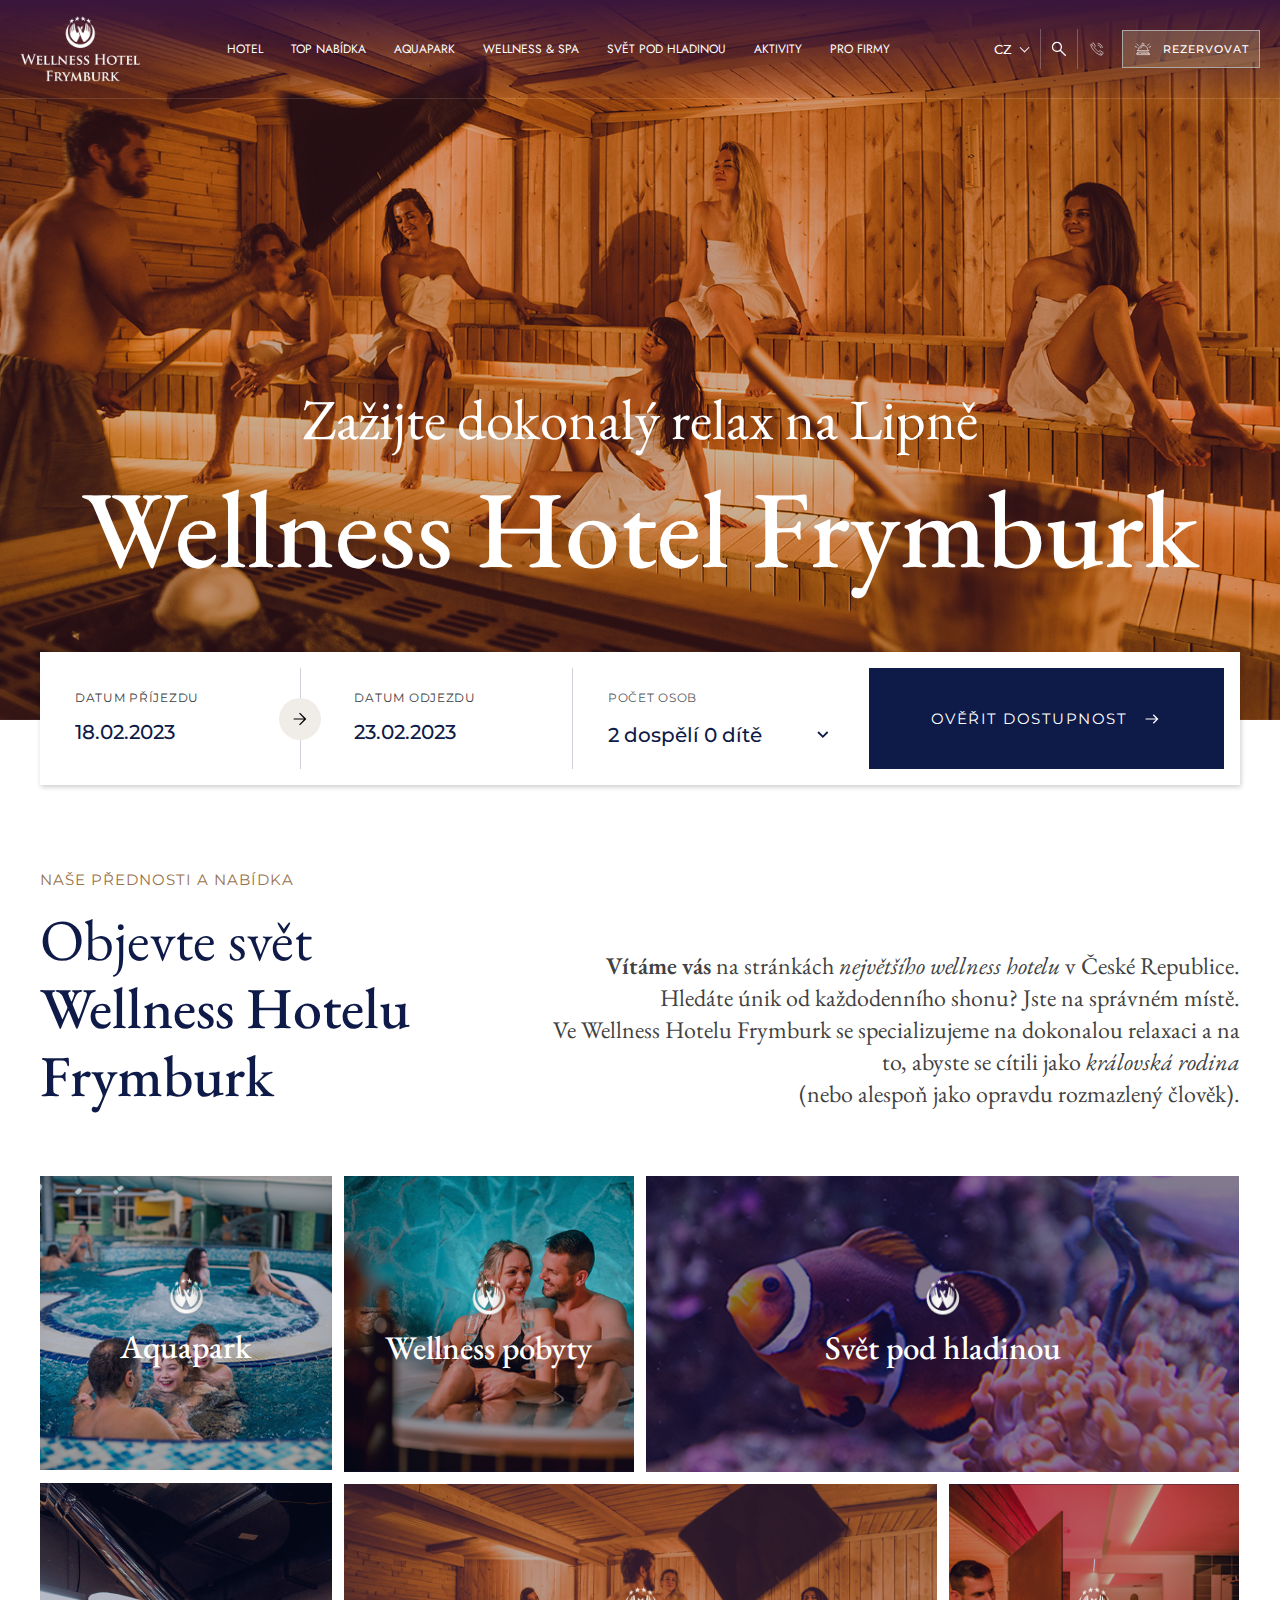
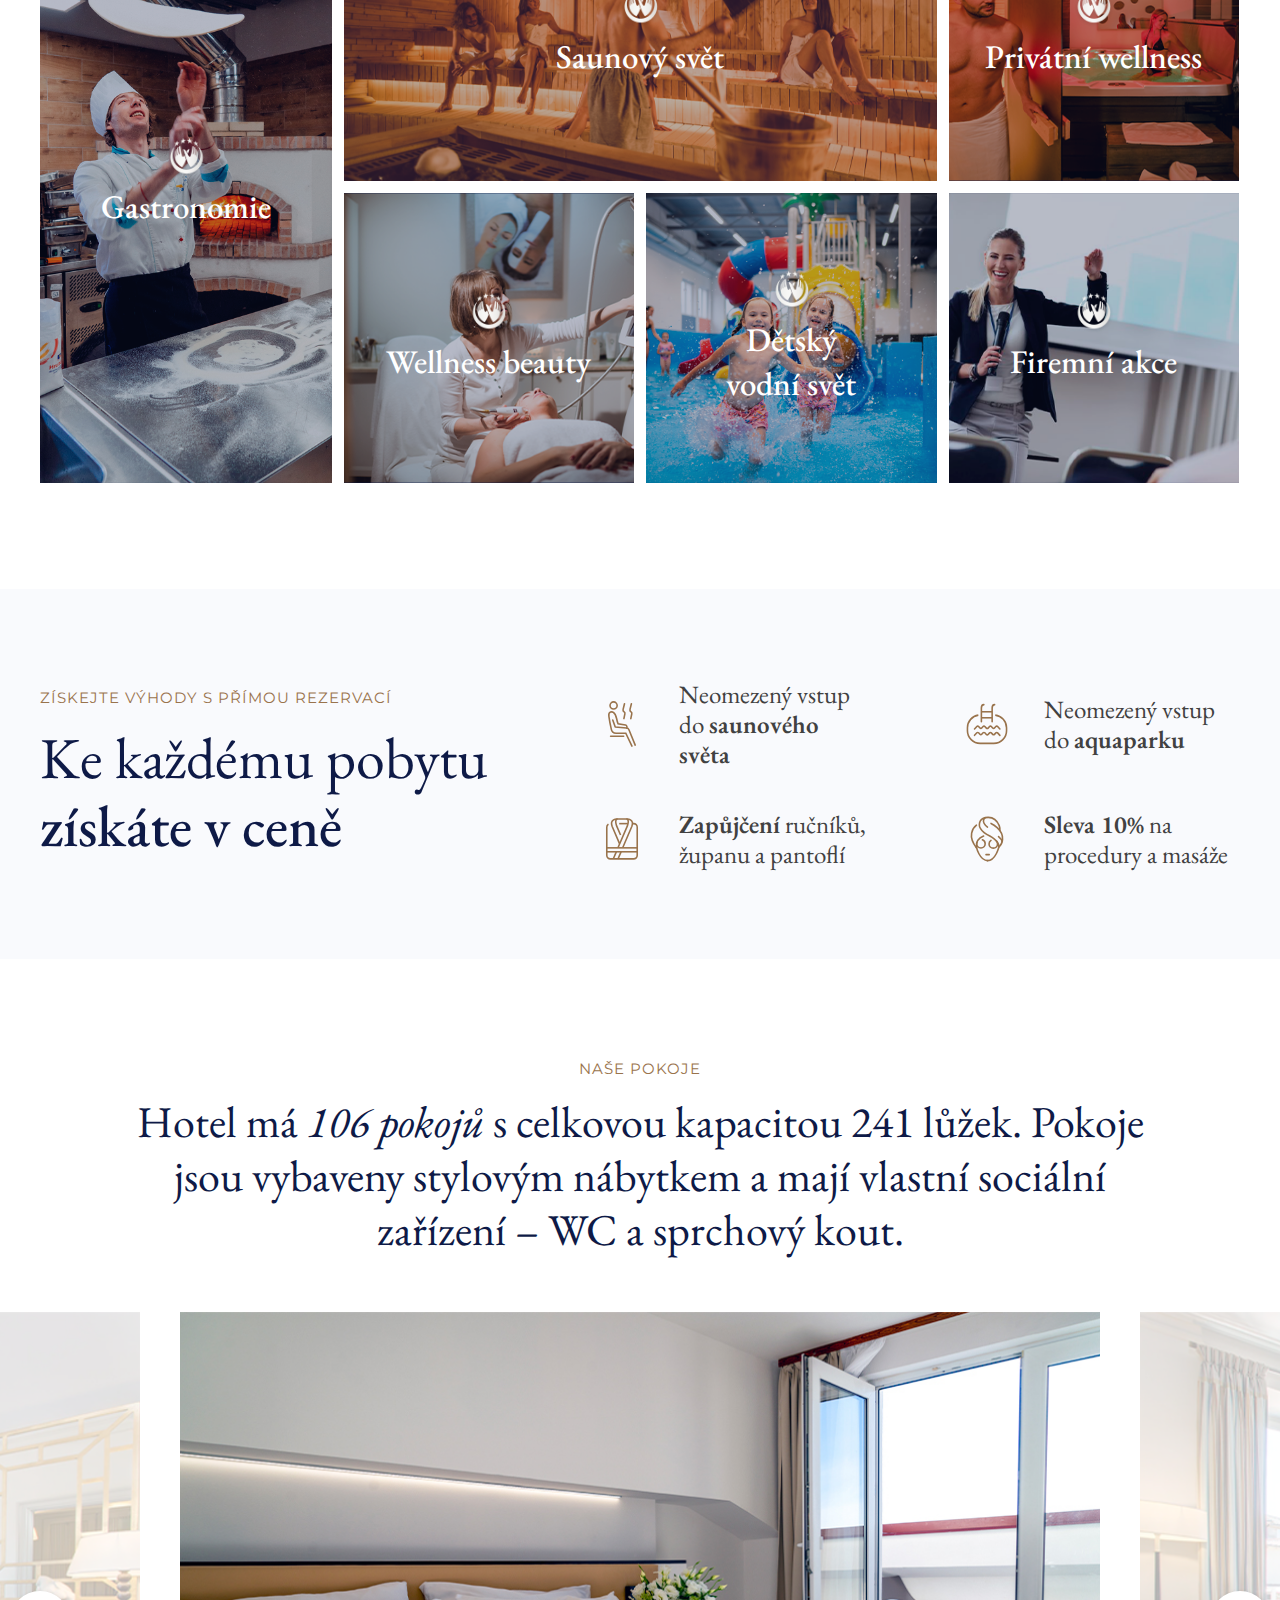
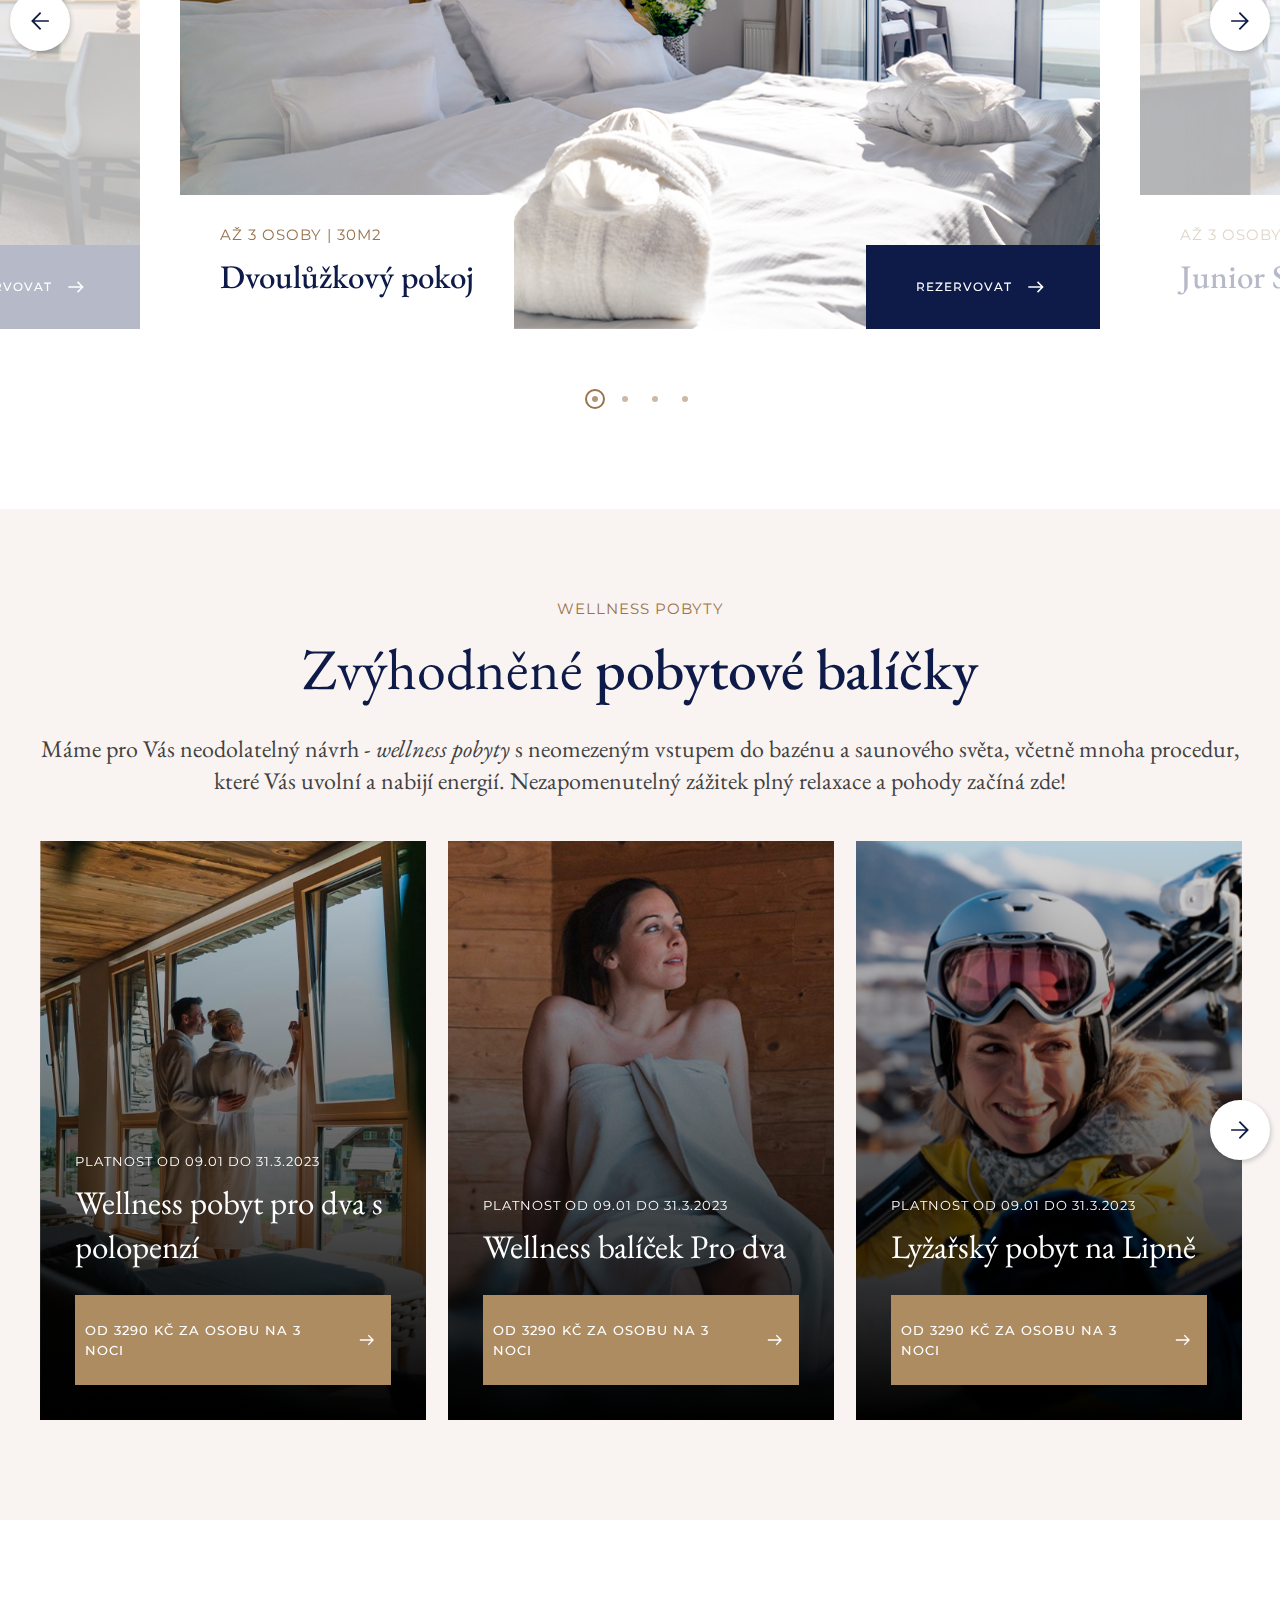
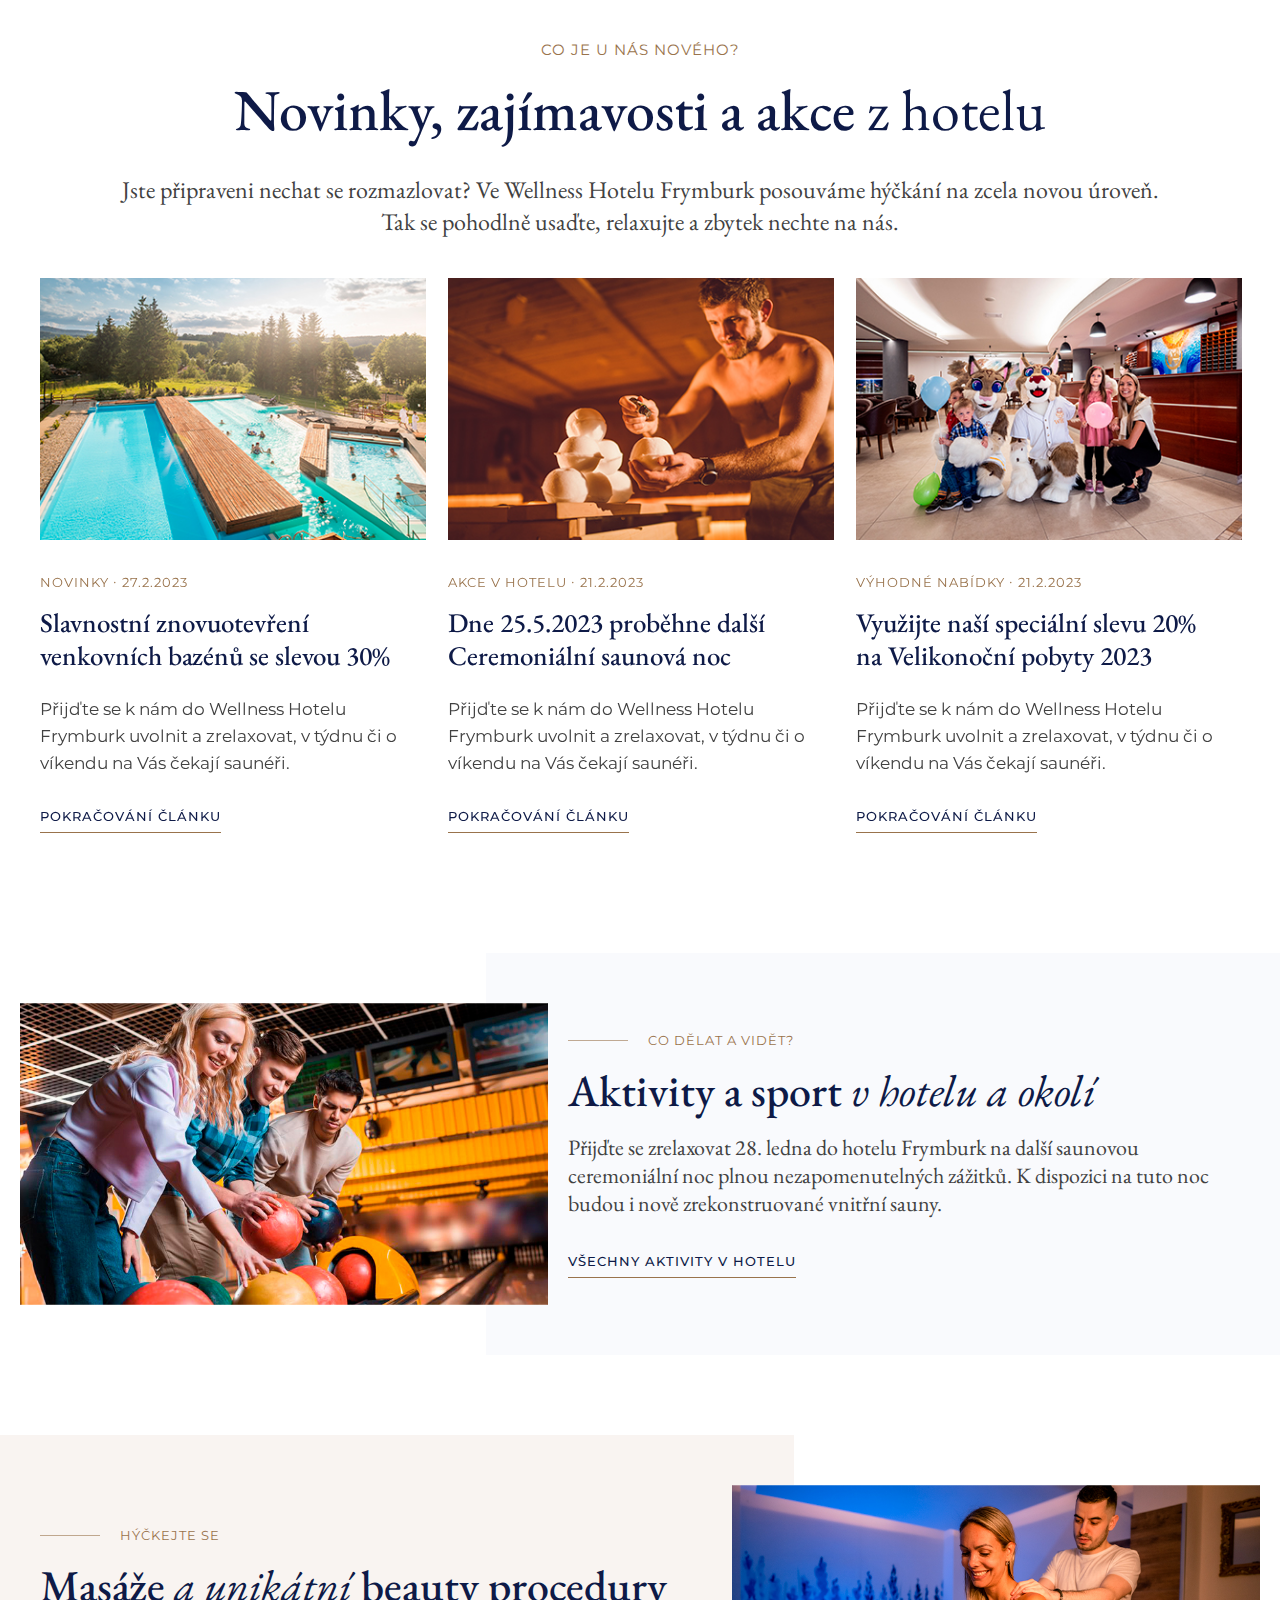
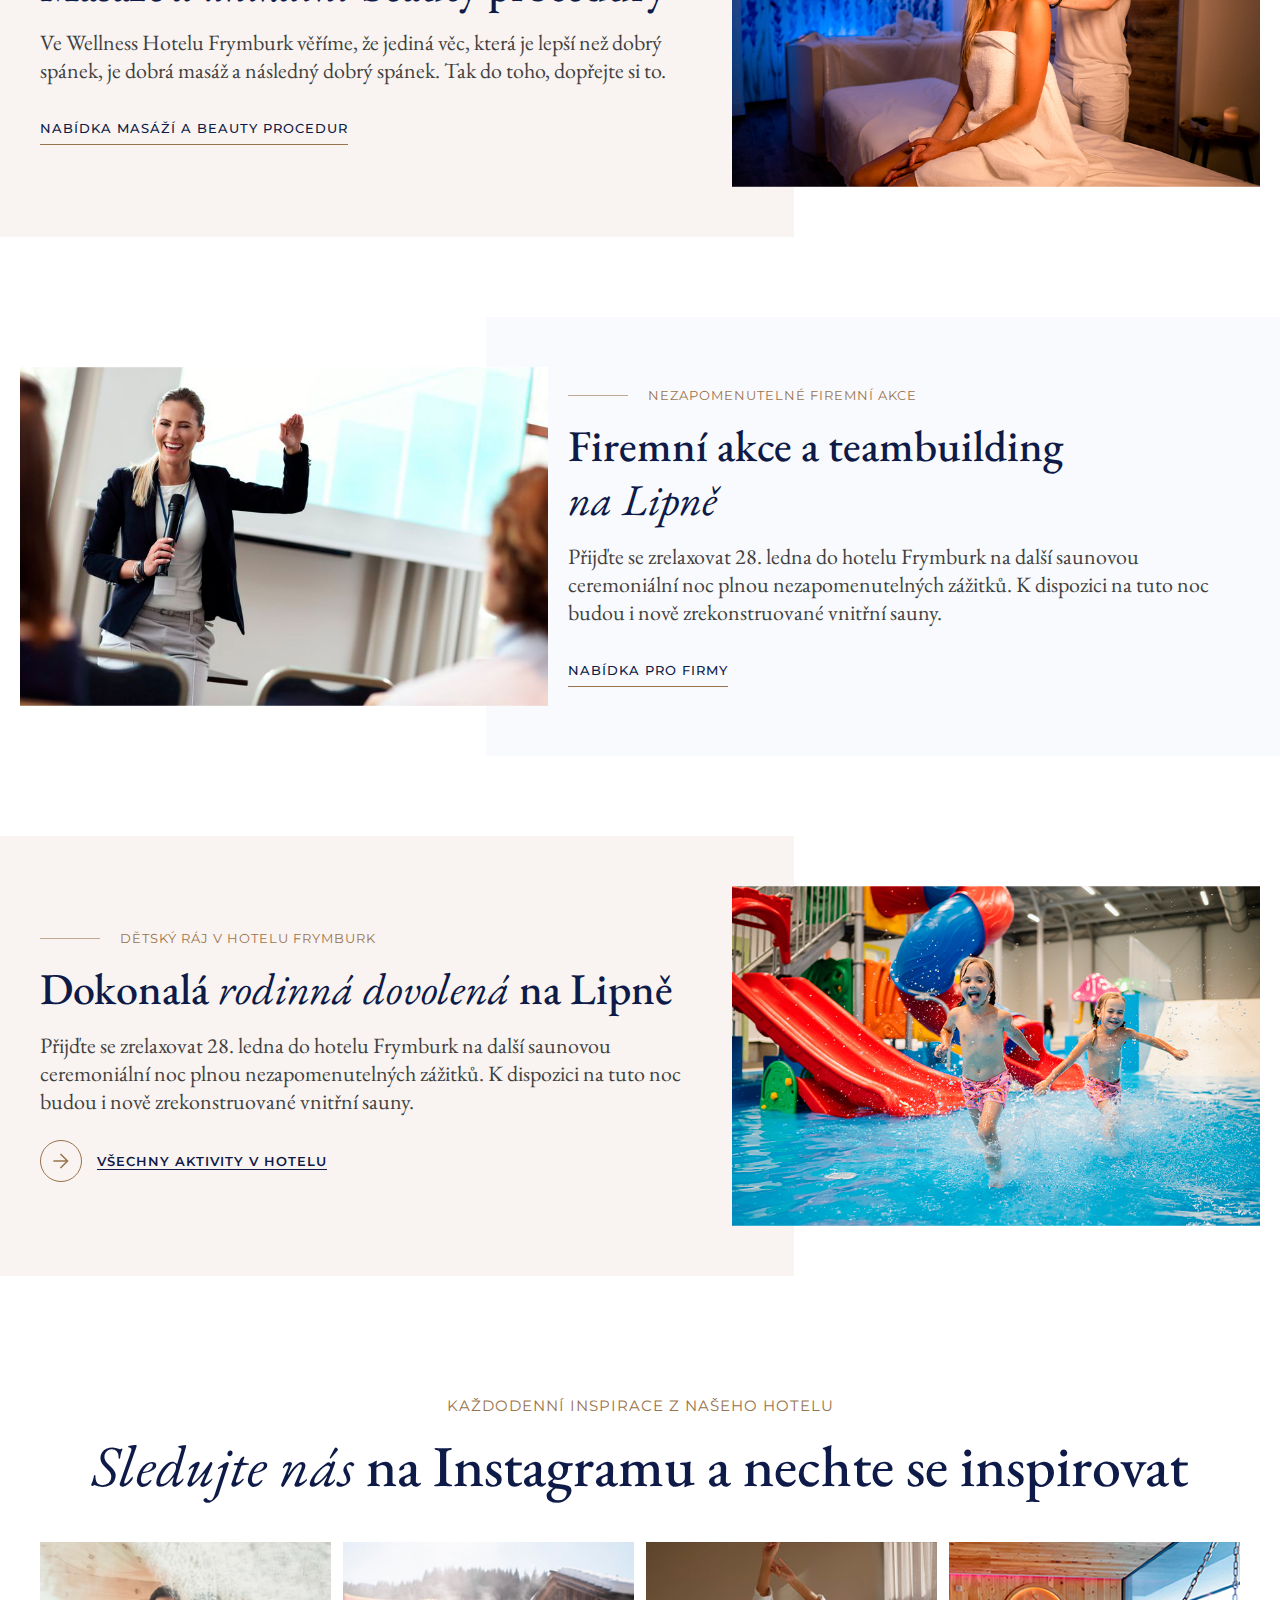
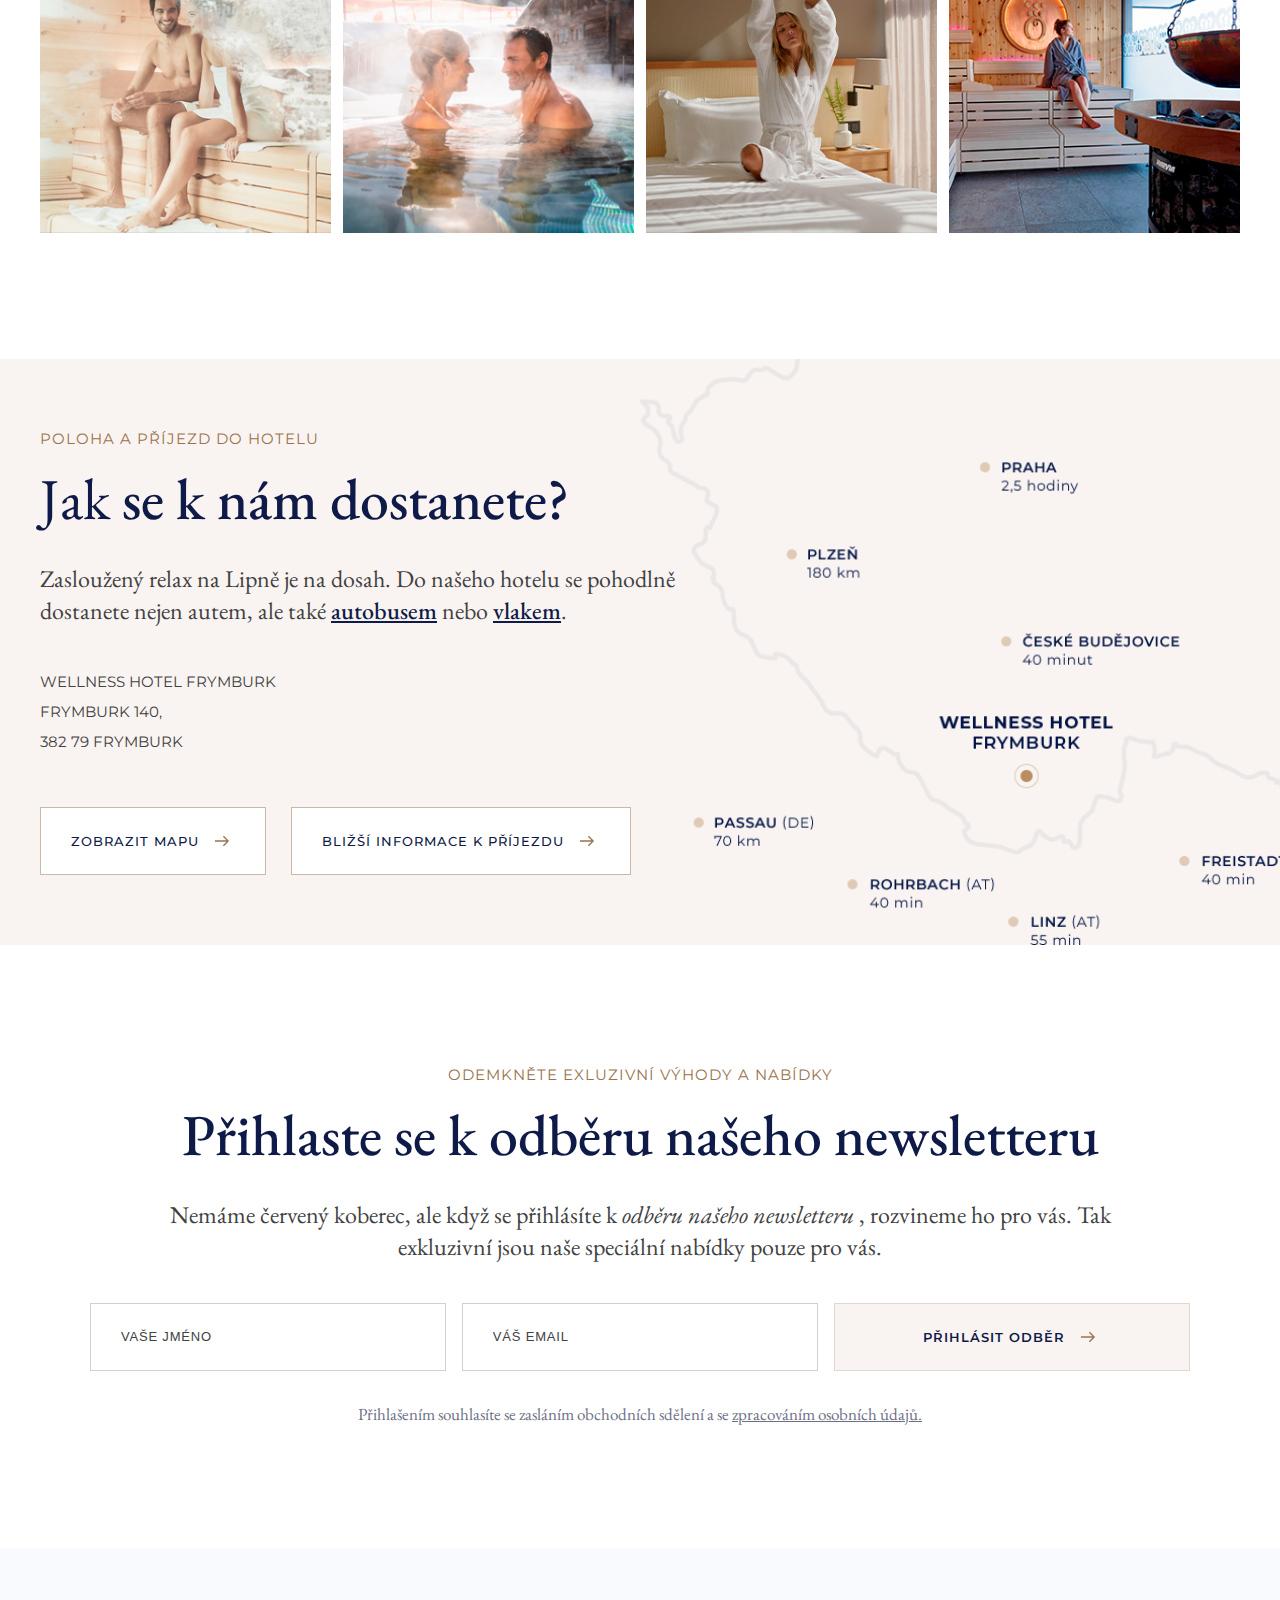
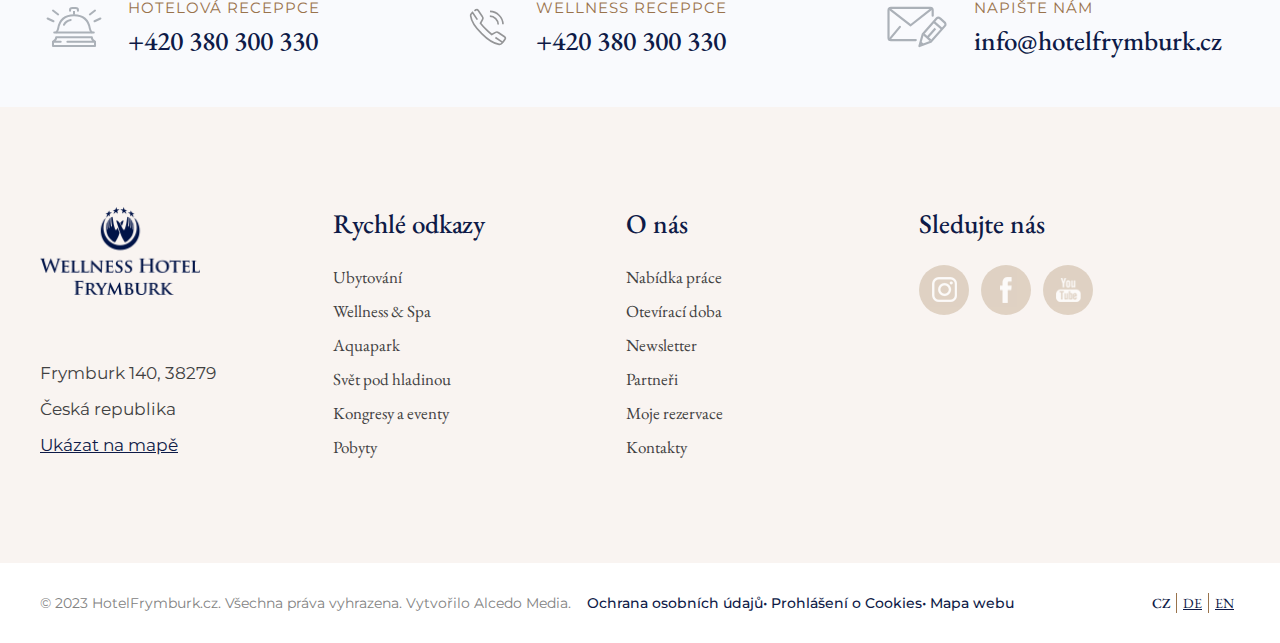
==== index.html @ 37dceac3 "all" ====
<!DOCTYPE html>
<html lang="en">

<head>
  <meta charset="UTF-8" />
  <meta http-equiv="X-UA-Compatible" content="IE=edge" />
  <meta name="viewport" content="width=device-width, initial-scale=1.0" />
  <link rel="preconnect" href="https://fonts.googleapis.com">
  <link rel="preconnect" href="https://fonts.gstatic.com" crossorigin>
  <link
    href="https://fonts.googleapis.com/css2?family=EB+Garamond:ital,wght@0,400;0,500;0,600;0,700;0,800;1,400;1,500;1,600;1,700;1,800&family=Jost:wght@400;500;700&family=Montserrat:ital,wght@0,300;0,400;0,500;0,600;0,700;0,800;0,900;1,300;1,400;1,500;1,600;1,700;1,800;1,900&display=swap"
    rel="stylesheet">
  <link rel="stylesheet" href="css/main.css" />
  <title>Home</title>
</head>

<body>

  <main class="main">
    <!-- header start
    =========================================== -->
    <header class="header" id="header">
      <div class="headerMenu" id="headerMenu">
      </div>
      <div class="auto__container">
        <div class="header__inner">
          <a href="#" class="header__inner-logo">
            <img class="light" src="./images/logo.png" alt="" />
            <img class="dark" src="./images/logo-dark.png" alt="" />
          </a>
          <nav class="nav" id="menu">
            <ul class="nav__inner">
              <li>
                <a id="navMenuBtn">
                  hotel
                </a>
              </li>
              <li>
                <a href="#">
                  top nabídka
                </a>
              </li>
              <li>
                <a href="#">
                  Aquapark
                </a>
              </li>
              <li>
                <a href="#">
                  Wellness & spa
                </a>
              </li>
              <li>
                <a href="#">
                  Svět pod hladinou
                </a>
              </li>
              <li>
                <a href="#">
                  aktivity
                </a>
              </li>
              <li>
                <a href="#">
                  pro firmy
                </a>
              </li>
              <div class="nav__inner-buttons">
                <a href="tel:+420 374 768 687" class="button light">
                  +420 374 768 687
                </a>
                <a href="#" class="button light">
                  rezervovat
                </a>
                <div class="nav__inner-lang">
                  <a href="#">
                    deutsch
                  </a>
                  <hr>
                  <a href="#">
                    english
                  </a>
                </div>
              </div>
            </ul>
            <div class="navMenu" id="navMenu">
              <div class="navMenu__inner">
                <div class="navMenu__inner-col">
                  <a href="#">
                    Naše pokoje
                  </a>
                  <a href="#">
                    Ceník ubytování
                  </a>
                  <a href="#">
                    Fotogalerie
                  </a>
                  <a href="#">
                    Areál hotelu
                  </a>
                  <a href="#">
                    Bezbariérový přístup
                  </a>
                </div>
                <div class="navMenu__inner-col">
                  <div class="navMenu__item">
                    <h5 class="navMenu__item-btn">
                      Kongresy a firemní akce
                    </h5>
                    <div class="navMenu__item-dropdown">
                      <a href="#">
                        Multifunkční sály
                      </a>
                      <a href="#">
                        Catering
                      </a>
                      <a href="#">
                        Teambuilding
                      </a>
                    </div>
                  </div>
                  <a href="#">
                    Pro školy
                  </a>
                </div>
                <div class="navMenu__inner-col">
                  <div class="navMenu__item">
                    <h5 class="navMenu__item-btn">
                      Pro rodiny s dětmi
                    </h5>
                    <div class="navMenu__item-dropdown">
                      <a href="#">
                        Dětský vodní svět
                      </a>
                      <a href="#">
                        Dětské masáže
                      </a>
                      <a href="#">
                        Animační programy
                      </a>
                    </div>
                  </div>
                </div>
              </div>
            </div>
          </nav>
          <div class="header__inner-buttons">
            <div class="lang">
              <span>
                cz
              </span>
              <div class="lang__menu">
                <a href="#">EN</a>
                <a href="#">DE</a>
              </div>
            </div>
            <a href="#" class="header__inner-search">
              <span>
                <svg>
                  <use xlink:href="#searchIcon"></use>
                </svg>
              </span>
            </a>
            <a href="#" class="header__inner-call">
              <span>
                <svg>
                  <use xlink:href="#phone"></use>
                </svg>
              </span>
            </a>
            <a href="#" class="button uniq">
              <span>
                <svg>
                  <use xlink:href="#bell"></use>
                </svg>
              </span>
              rezervovat
            </a>
            <p class="header__inner-text">
              MENU
            </p>
            <div class="burger" id="menuBtn">
              <span></span>
            </div>
          </div>
        </div>
      </div>
    </header>
    <!-- header end
    =========================================== -->
    <!-- hero start
    =========================================== -->
    <section class="hero">
      <div class="auto__container">
        <div class="hero__inner">
          <div class="hero__inner-title">
            <h2 class="sm">
              Zažijte dokonalý relax na Lipně
            </h2>
            <h1>
              Wellness Hotel Frymburk
            </h1>
          </div>
          <form method="" class="HeroCalendar">
            <div class="HeroCalendar__inner">
              <div class="HeroCalendar__items">
                <div class="HeroCalendar__item">
                  <label for="">Datum příjezdu</label>
                  <input value="18.02.2023" id="checkin" />
                  <div class="HeroCalendar__item-icon">
                    <svg>
                      <use xlink:href="#arrow-right"></use>
                    </svg>
                  </div>
                </div>
                <div class="HeroCalendar__item">
                  <label for="">Datum odjezdu</label>
                  <input value="23.02.2023" id="checkout" />
                </div>
                <div class="HeroCalendar__dropdown">
                  <label for="">počet osob</label>
                  <div class="HeroCalendar__dropdown-title">
                    <input type="text" value="2 dospělí 0 dítě" id="total" />
                    <div class="HeroCalendar__dropdown-title-image">
                      <svg>
                        <use xlink:href="#chevronBot"></use>
                      </svg>
                    </div>
                  </div>
                  <div class="HeroCalendar__dropdown-content">
                    <div class="HeroCalendar__dropdown-item">
                      <div class="HeroCalendar__dropdown-item-text">Dospělí</div>
                      <div class="HeroCalendar__dropdown-item-input">
                        <button type="button" class="btn minus">
                          <svg>
                            <use xlink:href="#minus"></use>
                          </svg>
                        </button>
                        <input type="text" value="2" name="" id="adults" />
                        <button type="button" class="btn plus">
                          <svg>
                            <use xlink:href="#add"></use>
                          </svg>
                        </button>
                      </div>
                    </div>
                    <div class="HeroCalendar__dropdown-item">
                      <div class="HeroCalendar__dropdown-item-text">
                        Děti
                        <span>Věk 3-12 let</span>
                      </div>
                      <div class="HeroCalendar__dropdown-item-input">
                        <button type="button" class="btn minus">
                          <svg>
                            <use xlink:href="#minus"></use>
                          </svg>
                        </button>
                        <input type="text" value="0" name="" id="children" />
                        <button type="button" class="btn plus">
                          <svg>
                            <use xlink:href="#add"></use>
                          </svg>
                        </button>
                      </div>
                    </div>
                    <div class="HeroCalendar__dropdown-item">
                      <div class="HeroCalendar__dropdown-item-text">
                        Batolata <span>do 3 let</span>
                      </div>
                      <div class="HeroCalendar__dropdown-item-input">
                        <button type="button" class="btn minus">
                          <svg>
                            <use xlink:href="#minus"></use>
                          </svg>
                        </button>
                        <input type="text" value="0" name="" id="baby" />
                        <button type="button" class="btn plus">
                          <svg>
                            <use xlink:href="#add"></use>
                          </svg>
                        </button>
                      </div>
                    </div>
                  </div>
                </div>
                <button type="submit" class="HeroCalendar__button">
                  ověřit dostupnost
                  <span>
                    <svg>
                      <use xlink:href="#arrow-long"></use>
                    </svg>
                  </span>
                </button>
              </div>
            </div>
          </form>
          <!-- <form action="" class="calendar">
            <div class="calendarItem">
              <label for="">Datum příjezdu</label>
              <input value="20.12.2023" id="checkin" />
              <div class="calendarItem__icon">
                <svg>
                  <use xlink:href="#arrow-right"></use>
                </svg>
              </div>
            </div>
            <div class="calendarItem">
              <h6 class="sm">
                Datum odjezdu:
              </h6>
              <div class="calendarItem__date">
                <input type="text" class="datepicker" value="">
              </div>
            </div>
            <div class="calendarItem">
              <h6 class="sm">
                počet osob:
              </h6>
              <div class="calendarItem__date">
                <input type="number" value="2" min="0">
              </div>
            </div>
            <button type="submit" class="button primary">
              ověřit dostupnost
              <span>
                <img src="./images/icons/arrow-right.png" alt="">
              </span>
            </button>
          </form> -->
        </div>
      </div>
    </section>
    <!-- hero end
    =========================================== -->
    <!-- offer start
    =========================================== -->
    <section class="offer">
      <div class="auto__container">
        <div class="offer__inner">
          <div class="offer__inner-content">
            <div class="offer__inner-title">
              <h6>
                naše přednosti a nabídka
              </h6>
              <h2>
                Objevte svět <br>
                <strong>
                  Wellness Hotelu <br>
                  Frymburk
                </strong>
              </h2>
            </div>
            <p class="big">
              <strong>Vítáme vás</strong> na stránkách <i>největšího wellness hotelu</i> v České Republice. <br>
              Hledáte únik od každodenního shonu?
              Jste na správném místě. <br> <br class="mob">
              Ve Wellness Hotelu Frymburk se specializujeme na dokonalou relaxaci a na to, abyste se cítili jako
              <i>královská rodina</i> <br>
              (nebo alespoň jako opravdu rozmazlený člověk).
            </p>
          </div>
          <div class="offer__inner-advantages">
            <div class="offer__inner-col">
              <a href="#" class="offerItem">
                <div class="offerItem__inner">
                  <div class="offerItem__image">
                    <img src="./images/offer/1.png" alt="">
                  </div>
                  <div class="offerItem__content">
                    <div class="offerItem__icon">
                      <img src="./images/icons/logo-icon.png" alt="">
                    </div>
                    <h4>
                      Aquapark
                    </h4>
                  </div>
                </div>
              </a>
              <a href="#" class="offerItem vertical">
                <div class="offerItem__inner">
                  <div class="offerItem__image">
                    <img src="./images/offer/2.png" alt="">
                  </div>
                  <div class="offerItem__content">
                    <div class="offerItem__icon">
                      <img src="./images/icons/logo-icon.png" alt="">
                    </div>
                    <h4>
                      Gastronomie
                    </h4>
                  </div>
                </div>
              </a>
            </div>
            <div class="offer__inner-row">
              <a href="#" class="offerItem">
                <div class="offerItem__inner">
                  <div class="offerItem__image">
                    <img src="./images/offer/3.png" alt="">
                  </div>
                  <div class="offerItem__content">
                    <div class="offerItem__icon">
                      <img src="./images/icons/logo-icon.png" alt="">
                    </div>
                    <h4>
                      Wellness pobyty
                    </h4>
                  </div>
                </div>
              </a>
              <a href="#" class="offerItem big">
                <div class="offerItem__inner">
                  <div class="offerItem__image">
                    <img src="./images/offer/4.png" alt="">
                  </div>
                  <div class="offerItem__content">
                    <div class="offerItem__icon">
                      <img src="./images/icons/logo-icon.png" alt="">
                    </div>
                    <h4>
                      Svět pod hladinou
                    </h4>
                  </div>
                </div>
              </a>
              <a href="#" class="offerItem big">
                <div class="offerItem__inner">
                  <div class="offerItem__image">
                    <img src="./images/offer/5.png" alt="">
                  </div>
                  <div class="offerItem__content">
                    <div class="offerItem__icon">
                      <img src="./images/icons/logo-icon.png" alt="">
                    </div>
                    <h4>
                      Saunový svět
                    </h4>
                  </div>
                </div>
              </a>
              <a href="#" class="offerItem">
                <div class="offerItem__inner">
                  <div class="offerItem__image">
                    <img src="./images/offer/6.png" alt="">
                  </div>
                  <div class="offerItem__content">
                    <div class="offerItem__icon">
                      <img src="./images/icons/logo-icon.png" alt="">
                    </div>
                    <h4>
                      Privátní wellness
                    </h4>
                  </div>
                </div>
              </a>
              <a href="#" class="offerItem">
                <div class="offerItem__inner">
                  <div class="offerItem__image">
                    <img src="./images/offer/7.png" alt="">
                  </div>
                  <div class="offerItem__content">
                    <div class="offerItem__icon">
                      <img src="./images/icons/logo-icon.png" alt="">
                    </div>
                    <h4>
                      Wellness beauty
                    </h4>
                  </div>
                </div>
              </a>
              <a href="#" class="offerItem">
                <div class="offerItem__inner">
                  <div class="offerItem__image">
                    <img src="./images/offer/8.png" alt="">
                  </div>
                  <div class="offerItem__content">
                    <div class="offerItem__icon">
                      <img src="./images/icons/logo-icon.png" alt="">
                    </div>
                    <h4>
                      Dětský <br>
                      vodní svět
                    </h4>
                  </div>
                </div>
              </a>
              <a href="#" class="offerItem">
                <div class="offerItem__inner">
                  <div class="offerItem__image">
                    <img src="./images/offer/9.png" alt="">
                  </div>
                  <div class="offerItem__content">
                    <div class="offerItem__icon">
                      <img src="./images/icons/logo-icon.png" alt="">
                    </div>
                    <h4>
                      Firemní akce
                    </h4>
                  </div>
                </div>
              </a>
            </div>
          </div>
        </div>
      </div>
    </section>
    <!-- offer end
    =========================================== -->
    <!-- benefits start
    =========================================== -->
    <section class="benefits">
      <div class="auto__container">
        <div class="benefits__inner">
          <div class="benefits__inner-content">
            <h6>
              získejte výhody s přímou rezervací
            </h6>
            <h2>
              Ke každému pobytu <strong>získáte v ceně</strong>
            </h2>
          </div>
          <div class="benefits__inner-row">
            <div class="benefitsItem">
              <div class="benefitsItem__icon">
                <img src="./images/benefits/sauna.svg" alt="">
              </div>
              <p>
                Neomezený vstup do <br> <strong>saunového světa</strong>
              </p>
            </div>
            <div class="benefitsItem">
              <div class="benefitsItem__icon big">
                <img src="./images/benefits/pool.svg" alt="">
              </div>
              <p>
                Neomezený vstup <br>
                do <strong>aquaparku</strong>
              </p>
            </div>
            <div class="benefitsItem">
              <div class="benefitsItem__icon">
                <img src="./images/benefits/dress.svg" alt="">
              </div>
              <p>
                <strong>Zapůjčení</strong> ručníků, <br>
                županu a pantoflí
              </p>
            </div>
            <div class="benefitsItem">
              <div class="benefitsItem__icon">
                <img src="./images/benefits/faceMask.svg" alt="">
              </div>
              <p>
                <strong>Sleva 10%</strong> na <br>
                procedury a masáže
              </p>
            </div>
          </div>
        </div>
      </div>
    </section>
    <!-- benefits end
    =========================================== -->
    <!-- rooms start
    =========================================== -->
    <section class="rooms">
      <div class="auto__container">
        <div class="rooms__inner">
          <div class="rooms__inner-title">
            <h6>
              naše pokoje
            </h6>
            <h3>
              Hotel má <i>106 pokojů</i> s celkovou kapacitou 241 lůžek.
              Pokoje jsou vybaveny stylovým nábytkem a mají vlastní sociální zařízení – WC a sprchový kout.
            </h3>
          </div>
          <div class="rooms__inner-slider-wrapper">
            <div class="rooms__inner-slider">
              <div class="roomsItem">
                <div class="roomsItem__inner">
                  <div class="roomsItem__image">
                    <img src="./images/rooms/1.jpg" alt="">
                  </div>
                  <div class="roomsItem__content">
                    <div class="roomsItem__content-title">
                      <h6>
                        až 3 osoby | 30m2
                      </h6>
                      <h4>
                        Dvoulůžkový pokoj
                      </h4>
                    </div>
                    <a href="#" class="button primary">
                      rezervovat
                      <span>
                        <svg>
                          <use xlink:href="#arrow-long"></use>
                        </svg>
                      </span>
                    </a>
                  </div>
                </div>
              </div>
              <div class="roomsItem">
                <div class="roomsItem__inner">
                  <div class="roomsItem__image">
                    <img src="./images/rooms/2.jpg" alt="">
                  </div>
                  <div class="roomsItem__content">
                    <div class="roomsItem__content-title">
                      <h6>
                        až 3 osoby | 30m2
                      </h6>
                      <h4>
                        Junior Suite
                      </h4>
                    </div>
                    <a href="#" class="button primary">
                      rezervovat
                      <span>
                        <svg>
                          <use xlink:href="#arrow-long"></use>
                        </svg>
                      </span>
                    </a>
                  </div>
                </div>
              </div>
              <div class="roomsItem">
                <div class="roomsItem__inner">
                  <div class="roomsItem__image">
                    <img src="./images/rooms/1.jpg" alt="">
                  </div>
                  <div class="roomsItem__content">
                    <div class="roomsItem__content-title">
                      <h6>
                        až 3 osoby | 30m2
                      </h6>
                      <h4>
                        Dvoulůžkový pokoj
                      </h4>
                    </div>
                    <a href="#" class="button primary">
                      rezervovat
                      <span>
                        <svg>
                          <use xlink:href="#arrow-long"></use>
                        </svg>
                      </span>
                    </a>
                  </div>
                </div>
              </div>
              <div class="roomsItem">
                <div class="roomsItem__inner">
                  <div class="roomsItem__image">
                    <img src="./images/rooms/2.jpg" alt="">
                  </div>
                  <div class="roomsItem__content">
                    <div class="roomsItem__content-title">
                      <h6>
                        až 3 osoby | 30m2
                      </h6>
                      <h4>
                        Junior Suite
                      </h4>
                    </div>
                    <a href="#" class="button primary">
                      rezervovat
                      <span>
                        <svg>
                          <use xlink:href="#arrow-long"></use>
                        </svg>
                      </span>
                    </a>
                  </div>
                </div>
              </div>
            </div>
            <div class="arrows">
              <button type="button" class="prev">
                <svg>
                  <use xlink:href="#arrow-right"></use>
                </svg>
              </button>
              <button type="button" class="next">
                <svg>
                  <use xlink:href="#arrow-right"></use>
                </svg>
              </button>
            </div>
          </div>
        </div>
      </div>
    </section>
    <!-- rooms end
    =========================================== -->
    <!-- stay start
    =========================================== -->
    <section class="stay">
      <div class="auto__container">
        <div class="stay__inner">
          <div class="stay__inner-title">
            <h6>
              wellness pobyty
            </h6>
            <h2>
              Zvýhodněné <strong>pobytové balíčky</strong>
            </h2>
            <p class="big">
              Máme pro Vás neodolatelný návrh - <i>wellness pobyty</i> s neomezeným vstupem do bazénu a saunového světa,
              včetně
              mnoha procedur, které Vás uvolní a nabijí energií. Nezapomenutelný zážitek plný relaxace a pohody začíná
              zde!
            </p>
          </div>
          <div class="stay__inner-row-wrapper">
            <div class="stay__inner-row">
              <div class="stayItem">
                <div class="stayItem__inner">
                  <div class="stayItem__image">
                    <img src="./images/stay/1.jpg" alt="">
                  </div>
                  <div class="stayItem__content">
                    <h6>
                      Platnost od 09.01 do 31.3.2023
                    </h6>
                    <h4>
                      Wellness pobyt pro dva
                      s polopenzí
                    </h4>
                    <ul>
                      <li>
                        skipas pro dva na Hochfichtu v ceně
                      </li>
                      <li>
                        sportovní masáž pro dva
                      </li>
                      <li>
                        polopenze pro dva v ceně
                      </li>
                    </ul>
                    <a href="#" class="button secondary">
                      od 3290 Kč za osobu na 3 noci
                      <span>
                        <svg>
                          <use xlink:href="#arrow-long"></use>
                        </svg>
                      </span>
                    </a>
                  </div>
                </div>
              </div>
              <div class="stayItem">
                <div class="stayItem__inner">
                  <div class="stayItem__image">
                    <img src="./images/stay/2.jpg" alt="">
                  </div>
                  <div class="stayItem__content">
                    <h6>
                      Platnost od 09.01 do 31.3.2023
                    </h6>
                    <h4>
                      Wellness balíček Pro dva
                    </h4>
                    <ul>
                      <li>
                        skipas pro dva na Hochfichtu v ceně
                      </li>
                      <li>
                        sportovní masáž pro dva
                      </li>
                      <li>
                        polopenze pro dva v ceně
                      </li>
                    </ul>
                    <a href="#" class="button secondary">
                      od 3290 Kč za osobu na 3 noci
                      <span>
                        <svg>
                          <use xlink:href="#arrow-long"></use>
                        </svg>
                      </span>
                    </a>
                  </div>
                </div>
              </div>
              <div class="stayItem">
                <div class="stayItem__inner">
                  <div class="stayItem__image">
                    <img src="./images/stay/3.jpg" alt="">
                  </div>
                  <div class="stayItem__content">
                    <h6>
                      Platnost od 09.01 do 31.3.2023
                    </h6>
                    <h4>
                      Lyžařský pobyt na Lipně
                    </h4>
                    <ul>
                      <li>
                        skipas pro dva na Hochfichtu v ceně
                      </li>
                      <li>
                        sportovní masáž pro dva
                      </li>
                      <li>
                        polopenze pro dva v ceně
                      </li>
                    </ul>
                    <a href="#" class="button secondary">
                      od 3290 Kč za osobu na 3 noci
                      <span>
                        <svg>
                          <use xlink:href="#arrow-long"></use>
                        </svg>
                      </span>
                    </a>
                  </div>
                </div>
              </div>
              <div class="stayItem">
                <div class="stayItem__inner">
                  <div class="stayItem__image">
                    <img src="./images/stay/1.jpg" alt="">
                  </div>
                  <div class="stayItem__content">
                    <h6>
                      Platnost od 09.01 do 31.3.2023
                    </h6>
                    <h4>
                      Wellness pobyt pro dva
                      s polopenzí
                    </h4>
                    <ul>
                      <li>
                        skipas pro dva na Hochfichtu v ceně
                      </li>
                      <li>
                        sportovní masáž pro dva
                      </li>
                      <li>
                        polopenze pro dva v ceně
                      </li>
                    </ul>
                    <a href="#" class="button secondary">
                      od 3290 Kč za osobu na 3 noci
                      <span>
                        <svg>
                          <use xlink:href="#arrow-long"></use>
                        </svg>
                      </span>
                    </a>
                  </div>
                </div>
              </div>
            </div>
            <div class="arrows">
              <button type="button" class="prev">
                <svg>
                  <use xlink:href="#arrow-right"></use>
                </svg>
              </button type="button">
              <button type="button" class="next">
                <svg>
                  <use xlink:href="#arrow-right"></use>
                </svg>
              </button type="button">
            </div>
          </div>
        </div>
      </div>
    </section>
    <!-- stay end
    =========================================== -->
    <!-- news start
    =========================================== -->
    <section class="news">
      <div class="auto__container">
        <div class="news__inner">
          <div class="news__inner-title">
            <h6>
              co je u nás nového?
            </h6>
            <h2>
              <strong>Novinky, zajímavosti a akce</strong> z hotelu
            </h2>
            <p class="big">
              Jste připraveni nechat se rozmazlovat? Ve Wellness Hotelu Frymburk posouváme hýčkání na zcela novou
              úroveň. <br> Tak se pohodlně usaďte, relaxujte a zbytek nechte na nás.
            </p>
          </div>
          <div class="news__inner-row-wrapper">
            <div class="news__inner-row">
              <div class="newsItem">
                <div class="newsItem__inner">
                  <div class="newsItem__image">
                    <img src="./images/news/1.jpg" alt="">
                  </div>
                  <div class="newsItem__content">
                    <h6>
                      novinky ∙ 27.2.2023
                    </h6>
                    <h5>
                      Slavnostní znovuotevření venkovních bazénů se slevou 30%
                    </h5>
                    <p class="sm">
                      Přijďte se k nám do Wellness Hotelu Frymburk uvolnit a zrelaxovat, v týdnu či o víkendu na Vás
                      čekají saunéři.
                    </p>
                    <a href="#">
                      pokračování článku
                    </a>
                  </div>
                </div>
              </div>
              <div class="newsItem">
                <div class="newsItem__inner">
                  <div class="newsItem__image">
                    <img src="./images/news/2.jpg" alt="">
                  </div>
                  <div class="newsItem__content">
                    <h6>
                      akce v hotelu ∙ 21.2.2023
                    </h6>
                    <h5>
                      Dne 25.5.2023 proběhne další Ceremoniální saunová noc
                    </h5>
                    <p class="sm">
                      Přijďte se k nám do Wellness Hotelu Frymburk uvolnit a zrelaxovat, v týdnu či o víkendu na Vás
                      čekají saunéři.
                    </p>
                    <a href="#">
                      pokračování článku
                    </a>
                  </div>
                </div>
              </div>
              <div class="newsItem">
                <div class="newsItem__inner">
                  <div class="newsItem__image">
                    <img src="./images/news/3.jpg" alt="">
                  </div>
                  <div class="newsItem__content">
                    <h6>
                      výhodné nabídky ∙ 21.2.2023
                    </h6>
                    <h5>
                      Využijte naší speciální slevu 20% na Velikonoční pobyty 2023
                    </h5>
                    <p class="sm">
                      Přijďte se k nám do Wellness Hotelu Frymburk uvolnit a zrelaxovat, v týdnu či o víkendu na Vás
                      čekají saunéři.
                    </p>
                    <a href="#">
                      pokračování článku
                    </a>
                  </div>
                </div>
              </div>
            </div>
            <div class="arrows">
              <button type="button" class="prev">
                <svg>
                  <use xlink:href="#arrow-right"></use>
                </svg>
              </button type="button">
              <button type="button" class="next">
                <svg>
                  <use xlink:href="#arrow-right"></use>
                </svg>
              </button type="button">
            </div>
          </div>
        </div>
      </div>
    </section>
    <!-- news end
    =========================================== -->
    <!-- activity start
    =========================================== -->
    <section class="activity">
      <div class="auto__container">
        <div class="activity__inner">
          <div class="activity__inner-image">
            <img src="./images/activity/1.jpg" alt="">
          </div>
          <div class="activity__inner-content">
            <h6>
              co dělat a vidět?
            </h6>
            <h3>
              <strong>Aktivity a sport</strong> <i>v hotelu a okolí</i>
            </h3>
            <p>
              Přijďte se zrelaxovat 28. ledna do hotelu Frymburk na další saunovou ceremoniální noc plnou
              nezapomenutelných zážitků. K dispozici na tuto noc budou i nově zrekonstruované vnitřní sauny.
            </p>
            <a href="#">
              všechny aktivity v hotelu
            </a>
          </div>
        </div>
      </div>
    </section>
    <!-- activity end
    =========================================== -->
    <!-- activity start
    =========================================== -->
    <section class="activity rev">
      <div class="auto__container">
        <div class="activity__inner">
          <div class="activity__inner-content">
            <h6>
              hýčkejte se
            </h6>
            <h3>
              <strong>Masáže</strong> <i>a unikátní</i> <strong>beauty procedury</strong>
            </h3>
            <p>
              Ve Wellness Hotelu Frymburk věříme, že jediná věc, která je lepší než dobrý spánek, je dobrá masáž a
              následný dobrý spánek. Tak do toho, dopřejte si to.
            </p>
            <a href="#">
              nabídka masáží a beauty procedur
            </a>
          </div>
          <div class="activity__inner-image">
            <img src="./images/activity/2.jpg" alt="">
          </div>
        </div>
      </div>
    </section>
    <!-- activity end
    =========================================== -->
    <!-- activity start
    =========================================== -->
    <section class="activity">
      <div class="auto__container">
        <div class="activity__inner">
          <div class="activity__inner-image">
            <img src="./images/activity/3.jpg" alt="">
          </div>
          <div class="activity__inner-content">
            <h6>
              nezapomenutelné firemní akce
            </h6>
            <h3>
              <strong>Firemní akce a teambuilding</strong> <br> <i>na Lipně</i>
            </h3>
            <p>
              Přijďte se zrelaxovat 28. ledna do hotelu Frymburk na další saunovou ceremoniální noc plnou
              nezapomenutelných zážitků. K dispozici na tuto noc budou i nově zrekonstruované vnitřní sauny.
            </p>
            <a href="#">
              nabídka pro firmy
            </a>
          </div>
        </div>
      </div>
    </section>
    <!-- activity end
    =========================================== -->
    <!-- activity start
    =========================================== -->
    <section class="activity rev">
      <div class="auto__container">
        <div class="activity__inner">
          <div class="activity__inner-content">
            <h6>
              dětský ráj v hotelu frymburk
            </h6>
            <h3>
              <strong>Dokonalá</strong> <i>rodinná dovolená</i> <strong>na Lipně</strong>
            </h3>
            <p>
              Přijďte se zrelaxovat 28. ledna do hotelu Frymburk na další saunovou ceremoniální noc plnou
              nezapomenutelných zážitků. K dispozici na tuto noc budou i nově zrekonstruované vnitřní sauny.
            </p>
            <a href="#" class="uniq">
              <span>
                <svg>
                  <use xlink:href="#arrow-right"></use>
                </svg>
              </span>
              <b>všechny aktivity v hotelu</b>
            </a>
          </div>
          <div class="activity__inner-image">
            <img src="./images/activity/4.jpg" alt="">
          </div>
        </div>
      </div>
    </section>
    <!-- activity end
    =========================================== -->
    <!-- follow start
    =========================================== -->
    <section class="follow">
      <div class="auto__container">
        <div class="follow__inner">
          <div class="follow__inner-title">
            <h6>
              každodenní inspirace z našeho hotelu
            </h6>
            <h2>
              <i>Sledujte nás</i> <strong> na Instagramu a nechte se inspirovat</strong>
            </h2>
          </div>
          <div class="follow__inner-row">
            <a href="#" class="followItem">
              <div class="followItem__image">
                <img src="./images/follow/1.jpg" alt="">
              </div>
              <div class="followItem__content">
                <div class="followItem__content-icon">
                  <img src="./images/icons/social/instagram.png" alt="">
                </div>
              </div>
            </a>
            <a href="#" class="followItem">
              <div class="followItem__image">
                <img src="./images/follow/2.jpg" alt="">
              </div>
              <div class="followItem__content">
                <div class="followItem__content-icon">
                  <img src="./images/icons/social/instagram.png" alt="">
                </div>
              </div>
            </a>
            <a href="#" class="followItem">
              <div class="followItem__image">
                <img src="./images/follow/3.jpg" alt="">
              </div>
              <div class="followItem__content">
                <div class="followItem__content-icon">
                  <img src="./images/icons/social/instagram.png" alt="">
                </div>
              </div>
            </a>
            <a href="#" class="followItem">
              <div class="followItem__image">
                <img src="./images/follow/4.jpg" alt="">
              </div>
              <div class="followItem__content">
                <div class="followItem__content-icon">
                  <img src="./images/icons/social/instagram.png" alt="">
                </div>
              </div>
            </a>
          </div>
        </div>
      </div>
    </section>
    <!-- follow end
    =========================================== -->
    <!-- location start
    =========================================== -->
    <section class="location">
      <div class="auto__container">
        <div class="location__inner">
          <div class="location__inner-content">
            <h6>
              Poloha a příjezd do hotelu
            </h6>
            <h2>
              Jak <strong>se k nám dostanete?</strong>
            </h2>
            <p class="big">
              Zasloužený relax na Lipně je na dosah. Do našeho hotelu se pohodlně dostanete nejen autem, ale také <a
                href="#">autobusem</a> nebo <a href="#">vlakem</a>.
            </p>
            <p class="sm">
              Wellness Hotel Frymburk <br>
              Frymburk 140, <br>
              382 79 FRYMBURK
            </p>
            <div class="location__inner-buttons">
              <a href="#" class="button light">
                zobrazit mapu
                <span>
                  <svg>
                    <use xlink:href="#arrow-long"></use>
                  </svg>
                </span>
              </a>
              <a href="#" class="button light">
                bližší informace k příjezdu
                <span>
                  <svg>
                    <use xlink:href="#arrow-long"></use>
                  </svg>
                </span>
              </a>
            </div>
          </div>
          <div class="location__inner-map">
            <img src="./images/map.png" alt="">
          </div>
        </div>
      </div>
    </section>
    <!-- location end
    =========================================== -->
    <!-- newsletter start
    =========================================== -->
    <section class="newsletter">
      <div class="auto__container">
        <div class="newsletter__inner">
          <div class="newsletter__inner-title">
            <h6>
              odemkněte exluzivní výhody a nabídky
            </h6>
            <h2>
              Přihlaste se k odběru našeho newsletteru
            </h2>
            <p class="big">
              Nemáme červený koberec, ale když se přihlásíte k <i>odběru našeho newsletteru</i> , rozvineme ho pro vás.
              Tak exkluzivní jsou naše speciální nabídky pouze pro vás.
            </p>
          </div>
          <form action="" class="newsletter__inner-form">
            <div class="input">
              <input type="text" placeholder="vaše jméno">
            </div>
            <div class="input">
              <input type="email" placeholder="váš email">
            </div>
            <button type="submit" class="button light">
              přihlásit odběr
              <span>
                <svg>
                  <use xlink:href="#arrow-long"></use>
                </svg>
              </span>
            </button>
          </form>
          <p class="sm">
            Přihlašením souhlasíte se zasláním obchodních sdělení a se
            <a href="#">zpracováním osobních údajů.</a>
          </p>
        </div>
      </div>
    </section>
    <!-- newsletter end
    =========================================== -->
    <!-- contact start
    =========================================== -->
    <section class="contact">
      <div class="auto__container">
        <div class="contact__inner">
          <a href="tel:+420 380 300 330" class="contactItem">
            <div class="contactItem__icon big">
              <img src="./images/icons/bell.svg" alt="">
            </div>
            <div class="contactItem__content">
              <h6>
                Hotelová receppce
              </h6>
              <h5>
                +420 380 300 330
              </h5>
            </div>
          </a>
          <a href="tel:+420 380 300 330" class="contactItem">
            <div class="contactItem__icon">
              <img src="./images/icons/phone.svg" alt="">
            </div>
            <div class="contactItem__content">
              <h6>
                wellness receppce
              </h6>
              <h5>
                +420 380 300 330
              </h5>
            </div>
          </a>
          <a href="mailto:info@hotelfrymburk.cz" class="contactItem">
            <div class="contactItem__icon ex">
              <img src="./images/icons/mail.svg" alt="">
            </div>
            <div class="contactItem__content">
              <h6>
                napište nám
              </h6>
              <h5>
                info@hotelfrymburk.cz
              </h5>
            </div>
          </a>
        </div>
      </div>
    </section>
    <!-- contact end
    =========================================== -->
    <!-- footer start
    =========================================== -->
    <footer class="footer">
      <div class="auto__container">
        <div class="footer__inner">
          <div class="footer__inner-col">
            <div class="footer__inner-logo">
              <img src="./images/footer-logo.png" alt="">
            </div>
            <p class="sm">
              Frymburk 140, 38279 <br>
              Česká republika <br>
              <a href="#">
                Ukázat na mapě
              </a>
            </p>
          </div>
          <div class="footer__inner-col">
            <h5>
              Rychlé odkazy
            </h5>
            <a href="#">
              Ubytování
            </a>
            <a href="#">
              Wellness & Spa
            </a>
            <a href="#">
              Aquapark
            </a>
            <a href="#">
              Svět pod hladinou
            </a>
            <a href="#">
              Kongresy a eventy
            </a>
            <a href="#">
              Pobyty
            </a>
          </div>
          <div class="footer__inner-col">
            <h5>
              O nás
            </h5>
            <a href="#">
              Nabídka práce
            </a>
            <a href="#">
              Otevírací doba
            </a>
            <a href="#">
              Newsletter
            </a>
            <a href="#">
              Partneři
            </a>
            <a href="#">
              Moje rezervace
            </a>
            <a href="#">
              Kontakty
            </a>
          </div>
          <div class="footer__inner-col">
            <h5>
              Sledujte nás
            </h5>
            <div class="footer__inner-social">
              <a href="#">
                <img src="./images/icons/social/instagram.png" alt="">
              </a>
              <a href="#" class="thin">
                <img src="./images/icons/social/facebook.png" alt="">
              </a>
              <a href="#">
                <img src="./images/icons/social/youtube.png" alt="">
              </a>
            </div>
          </div>
        </div>
      </div>
    </footer>
    <div class="copy">
      <div class="auto__container">
        <div class="copy__inner">
          <div class="copy__inner-text">
            <p>
              © 2023 HotelFrymburk.cz. Všechna práva vyhrazena. Vytvořilo Alcedo Media.
            </p>
            <div class="copy__inner-links">
              <a href="#">
                Ochrana osobních údajů
              </a>
              <a href="#">
                <b>•</b> Prohlášení o Cookies
              </a>
              <a href="#">
                <b>•</b> Mapa webu
              </a>
            </div>
          </div>
          <div class="copy__inner-lang">
            <a href="#" class="active">
              cz
            </a>
            <a href="#">
              DE
            </a>
            <a href="#">
              EN
            </a>
          </div>
        </div>
      </div>
    </div>
    <!-- footer end
    =========================================== -->
  </main>
  <!-- Sprites
    =========================================== -->
  <svg style="display: none">
    <symbol id="arrow-right" viewBox="0 96 960 960">
      <g>
        <path
          d="m480 880.614-42.768-42.153 232.462-232.462H175.386v-59.998h494.308L437.232 313.539 480 271.386 784.614 576 480 880.614Z" />
      </g>
    </symbol>
    <symbol id="arrow-long" viewBox="0 96 960 960">
      <g>
        <path
          d="m561.923 802.153-42.153-43.384 152.77-152.77H171.924v-59.998H672.54l-152.77-152.77 42.153-43.384L788.076 576 561.923 802.153Z" />
      </g>
    </symbol>
    <symbol id="searchIcon" viewBox="0 96 960 960">
      <g>
        <path
          d="M781.692 919.076 530.461 667.845q-30 24.769-69 38.769t-80.692 14q-102.55 0-173.582-71.014t-71.032-173.537q0-102.524 71.014-173.601 71.014-71.076 173.538-71.076 102.523 0 173.6 71.032T625.384 476q0 42.846-14.385 81.846-14.385 39-38.385 67.846l251.231 251.231-42.153 42.153Zm-400.923-258.46q77.308 0 130.962-53.654Q565.385 553.308 565.385 476q0-77.308-53.654-130.962-53.654-53.654-130.962-53.654-77.308 0-130.962 53.654Q196.154 398.692 196.154 476q0 77.308 53.653 130.962 53.654 53.654 130.962 53.654Z" />
      </g>
    </symbol>
    <symbol id="bell" viewBox="0 0 85 85">
      <g>
        <g>
          <line fill="none" stroke="currentColor" stroke-linecap="round" stroke-miterlimit="10" stroke-width="2.5"
            x1="17.793" x2="67.208" y1="49.275" y2="49.275" />
          <line fill="none" stroke="currentColor" stroke-miterlimit="10" stroke-width="2.5" x1="42.5" x2="42.5"
            y1="27.057" y2="22.39" />
          <g>
            <g>
              <line fill="none" stroke="currentColor" stroke-linecap="round" stroke-miterlimit="10" stroke-width="2.5"
                x1="62.311" x2="68.764" y1="26.871" y2="21.934" />
              <line fill="none" stroke="currentColor" stroke-linecap="round" stroke-miterlimit="10" stroke-width="2.5"
                x1="68.152" x2="75.51" y1="35.323" y2="31.876" />
            </g>
            <g>
              <line fill="none" stroke="currentColor" stroke-linecap="round" stroke-miterlimit="10" stroke-width="2.5"
                x1="22.689" x2="16.236" y1="26.871" y2="21.934" />
              <line fill="none" stroke="currentColor" stroke-linecap="round" stroke-miterlimit="10" stroke-width="2.5"
                x1="16.848" x2="9.491" y1="35.323" y2="31.876" />
            </g>
          </g>
          <g>
            <path d="     M68.779,66.394v-5.577c-4-1.397-4-5.418-4-5.418H20.221c0,0,0,4.021-4,5.418v5.577H68.779z"
              fill="none" stroke="currentColor" stroke-linecap="round" stroke-linejoin="round" stroke-miterlimit="10"
              stroke-width="2.5" />
          </g>
          <path
            d="M64.707,49.131    c-1.666-1.846-2.183-3.607-2.356-4.668c-1.558-9.495-6.845-16.738-19.851-16.738c-13.005,0-18.292,7.243-19.85,16.738    c-0.174,1.061-0.69,2.822-2.356,4.668"
            fill="none" stroke="currentColor" stroke-linecap="round" stroke-miterlimit="10" stroke-width="2.5" />
          <path d="M38.374,33.73    c-4.025,0.728-6.749,2.665-8.433,6.032" fill="none" stroke="currentColor"
            stroke-linecap="round" stroke-miterlimit="10" stroke-width="2.5" />
          <line fill="none" stroke="currentColor" stroke-linecap="round" stroke-linejoin="round" stroke-miterlimit="10"
            stroke-width="2.5" x1="68.236" x2="34.208" y1="60.88" y2="60.88" />
          <line fill="none" stroke="currentColor" stroke-linecap="round" stroke-linejoin="round" stroke-miterlimit="10"
            stroke-width="2.5" x1="25.874" x2="16.875" y1="60.88" y2="60.88" />
        </g>
        <path
          d="   M37.567,22.255c0,0,0-0.097,0-1.357s1.275-2.292,2.835-2.292H44.6c1.559,0,2.834,1.031,2.834,2.292s0,1.357,0,1.357"
          fill="none" stroke="CurrentColor" stroke-linecap="round" stroke-linejoin="round" stroke-miterlimit="10"
          stroke-width="2.5" />
      </g>
    </symbol>
    <symbol id="phone" viewBox="0 0 85 85">
      <path d="M45.301,26.104     c3.199,0.076,6.383,1.326,8.844,3.752c2.48,2.447,3.777,5.645,3.881,8.874" fill="none"
        stroke="currentColor" stroke-miterlimit="10" stroke-width="2.5" />
      <path d="M45.547,18.86     c4.957,0.136,9.877,2.079,13.688,5.835c3.807,3.754,5.818,8.64,6.027,13.591" fill="none"
        stroke="currentColor" stroke-miterlimit="10" stroke-width="2.5" />

      <path d="M64.701,65.86l-10.947-7.339" fill="none" stroke="currentColor" stroke-miterlimit="10"
        stroke-width="2.5" />
      <path
        d="M26.326,31.296l-7.271-10.917    c-0.476,0.427-0.773,0.707-0.773,0.707c-2.731,2.433-2.124,4.56-2.124,4.56C18.002,38.65,31.692,51.18,32.738,52.27    c1.413,1.312,13.641,14.723,26.648,16.553c0,0,2.127,0.605,4.559-2.13l0.756-0.832c0.936-1.235,4.146-5.39,4.176-6.084    c0,0,0.305-1.364-1.293-2.503l-9.574-6.375c0,0-1.672-1.52-4.025-0.227l-5.771,3.193c0,0-5.791-4.596-9.001-8.076    c-3.483-3.205-8.087-8.99-8.087-8.99l3.188-5.773C35.603,28.67,34.083,27,34.083,27l-6.388-9.566    c-1.139-1.593-2.506-1.29-2.506-1.29c-0.705,0.032-1.968,0.844-3.222,1.802"
        fill="none" stroke="currentColor" stroke-miterlimit="10" stroke-width="2.5" />
    </symbol>
    <symbol id="minus" viewBox="0 96 960 960" fill="currentColor">
      <path d="M200 616v-80h560v80H200Z" />
    </symbol>
    <symbol id="add" viewBox="0 96 960 960" fill="currentColor">
      <path d="M440 856V616H200v-80h240V296h80v240h240v80H520v240h-80Z" />
    </symbol>
    <symbol id="chevronBot" viewBox="0 96 960 960" fill="currentColor">
      <path d="M480 711 240 471l56-56 184 184 184-184 56 56-240 240Z" />
    </symbol>
  </svg>
  <!-- js
    =========================================== -->
  <script src="./js/jquery.js"></script>
  <script src="./js/slick.min.js"></script>
  <script src="./js/easypick.js"></script>
  <script src="./js/steps.js"></script>
  <script src="./js/main.js"></script>

</body>

</html>
---- css/main.css ----
@charset "UTF-8";
@import "./fonts/stylesheet.css";
@import "./easypick.css";
html, body {
  scroll-behavior: smooth;
}

*,
*::before,
*::after {
  margin: 0;
  padding: 0;
  border: none;
  outline: none;
  -webkit-box-sizing: border-box;
          box-sizing: border-box;
}

button {
  outline: none;
}

button:focus {
  outline: none;
}

input::-webkit-outer-spin-button,
input::-webkit-inner-spin-button {
  -webkit-appearance: none;
  margin: 0;
}

/* width */
::-webkit-scrollbar {
  width: 8px;
}

/* Track */
::-webkit-scrollbar-track {
  background: #fff;
}

/* Handle */
::-webkit-scrollbar-thumb {
  background: rgba(0, 0, 0, 0.2);
  border-radius: 10px;
}

/* Handle on hover */
::-webkit-scrollbar-thumb:hover {
  background: rgba(0, 0, 0, 0.3);
}

/*** 
====================================================================
Global Settings
====================================================================
   ***/
body {
  font-family: "EB Garamond", serif;
  font-size: 24px;
  color: #414141;
  line-height: 32px;
  font-weight: 400;
  background: #fff;
}
body.active {
  overflow: hidden;
}

a {
  text-decoration: none;
  opacity: 1;
  color: #fff;
  -webkit-transition: 0.3s ease;
  transition: 0.3s ease;
  cursor: pointer;
}
a:hover {
  opacity: 0.88;
}

ul li {
  list-style: none;
}

.auto__container {
  position: relative;
  max-width: 1360px;
  margin: 0 auto;
  padding: 0 40px;
}

h1 {
  font-weight: 500;
  font-size: 110px;
  line-height: 118px;
}

h2 {
  font-weight: 400;
  font-size: 63px;
  line-height: 69px;
}
h2.sm {
  font-size: 57px;
  line-height: 60px;
}
h2 strong {
  font-weight: 500;
}

h3 {
  font-weight: 400;
  font-size: 48px;
  line-height: 60px;
}

h4 {
  font-weight: 500;
  font-size: 33px;
  line-height: 44px;
}

h5 {
  font-weight: 500;
  font-size: 27px;
  line-height: 33px;
}

h6 {
  font-weight: 400;
  font-size: 15px;
  line-height: 20px;
  text-transform: uppercase;
  color: #99734c;
  letter-spacing: 1px;
  font-family: "Montserrat", sans-serif;
  margin-bottom: 16px;
}
h6.sm {
  margin: 0;
  color: #414141;
  font-size: 12px;
  line-height: 16px;
  letter-spacing: 0.6px;
}

p.big {
  font-size: 27px;
  line-height: 38px;
}
p.sm {
  font-size: 17px;
  line-height: 27px;
}

.main {
  overflow: hidden;
  padding: 20px 25px;
  position: relative;
}

.button {
  display: -webkit-inline-box;
  display: -ms-inline-flexbox;
  display: inline-flex;
  -webkit-box-pack: center;
      -ms-flex-pack: center;
          justify-content: center;
  -webkit-box-align: center;
      -ms-flex-align: center;
          align-items: center;
  cursor: pointer;
  -webkit-transition: 0.3s ease;
  transition: 0.3s ease;
  font-family: "Montserrat", sans-serif;
  font-size: 12px;
  line-height: 20px;
  font-weight: 500;
  letter-spacing: 1px;
  text-transform: uppercase;
}
.button span {
  display: -webkit-box;
  display: -ms-flexbox;
  display: flex;
  -webkit-box-pack: center;
      -ms-flex-pack: center;
          justify-content: center;
  -webkit-box-align: center;
      -ms-flex-align: center;
          align-items: center;
}
.button span img {
  width: 100%;
}
.button span svg {
  width: 100%;
  height: 100%;
  -webkit-transition: 0.3s ease;
  transition: 0.3s ease;
}
.button.uniq {
  color: #fff;
  padding: 15px 26px;
  border: 1px solid #aaa7a4;
  background-color: #b0957360;
}
.button.uniq span {
  width: 26px;
  height: 26px;
  margin-right: 10px;
}
.button.primary {
  padding: 30px 50px;
  color: #fff;
  background-color: #0e1a47;
}
.button.primary:hover {
  opacity: 1;
  background-color: #99734c;
}
.button.primary span {
  width: 28px;
  height: 24px;
  margin-left: 10px;
}
.button.primary span svg {
  fill: #fff;
}
.button.secondary {
  padding: 25px 10px;
  font-size: 13px;
  background-color: #ae8c62;
  color: #fff;
  font-weight: 500;
}
.button.secondary span {
  width: 28px;
  height: 22px;
  margin-left: 10px;
  position: relative;
}
.button.secondary span svg {
  width: 100%;
  height: 100%;
  -webkit-transition: 0.3s ease;
  transition: 0.3s ease;
  fill: #fff;
}
.button.light {
  padding: 22px 30px;
  background-color: #fff;
  border: 1px solid rgba(153, 115, 76, 0.5);
  color: #0e1a47;
  font-size: 13px;
  line-height: 16px;
}
.button.light:hover {
  opacity: 1;
  background-color: #99734c;
  border-color: #99734c;
  color: #fff;
}
.button.light:hover svg {
  fill: #fff;
}
.button.light span {
  width: 26px;
  height: 22px;
  margin-left: 10px;
}
.button.light span svg {
  width: 100%;
  height: 100%;
  fill: #99734c;
  -webkit-transition: 0.3s ease;
  transition: 0.3s ease;
}

.lang {
  font-size: 15px;
  line-height: 20px;
  font-weight: 500;
  font-family: "Montserrat", sans-serif;
  color: #fff;
  text-transform: uppercase;
  margin-right: 18px;
  cursor: pointer;
  -webkit-transition: 0.3s ease;
  transition: 0.3s ease;
  position: relative;
  display: -webkit-box;
  display: -ms-flexbox;
  display: flex;
  -webkit-box-align: center;
      -ms-flex-align: center;
          align-items: center;
  -webkit-box-pack: center;
      -ms-flex-pack: center;
          justify-content: center;
  -webkit-transition: 0.2s ease;
  transition: 0.2s ease;
  padding: 5px 0;
}
.lang__menu {
  position: absolute;
  top: 100%;
  left: 0;
  min-width: 100%;
  opacity: 0;
  max-height: 0;
  -webkit-transition: 0.4s ease;
  transition: 0.4s ease;
  overflow: hidden;
  background-color: #0e1a47;
  padding: 0 15px;
  border-radius: 3px;
}
.lang__menu a {
  margin-bottom: 4px;
  display: block;
  color: #fff;
}
.lang__menu a:last-child {
  margin: 0;
}
.lang:hover .lang__menu {
  opacity: 1;
  max-height: 180px;
  padding: 12px 15px;
}
.lang:hover span::before {
  -webkit-transform: translateY(-30%) rotate(-45deg);
          transform: translateY(-30%) rotate(-45deg);
}
.lang > span {
  position: relative;
  padding-right: 22px;
}
.lang > span::before {
  position: absolute;
  content: "";
  width: 7px;
  height: 7px;
  border-top: 1.5px solid #fff;
  border-right: 1.5px solid #fff;
  background-color: transparent;
  top: 50%;
  right: 0;
  -webkit-transform: translateY(-70%) rotate(135deg);
          transform: translateY(-70%) rotate(135deg);
  -webkit-transition: 0.3s ease;
  transition: 0.3s ease;
}

.arrows {
  position: static;
}
.arrows button {
  position: absolute;
  top: 50%;
  right: -10%;
  width: 60px;
  height: 60px;
  border-radius: 50%;
  background-color: #fff;
  display: -webkit-box;
  display: -ms-flexbox;
  display: flex;
  -webkit-box-pack: center;
      -ms-flex-pack: center;
          justify-content: center;
  -webkit-box-align: center;
      -ms-flex-align: center;
          align-items: center;
  cursor: pointer;
  -webkit-transition: 0.3s ease;
  transition: 0.3s ease;
  -webkit-box-shadow: 1px 2px 5px rgba(0, 0, 0, 0.2);
          box-shadow: 1px 2px 5px rgba(0, 0, 0, 0.2);
  -webkit-transform: translateY(-50%);
          transform: translateY(-50%);
  z-index: 3;
}
.arrows button:hover {
  opacity: 1;
}
.arrows button:hover svg {
  fill: #99734c;
}
.arrows button svg {
  width: 28px;
  height: 28px;
  fill: #0e1a47;
  -webkit-transition: 0.3s ease;
  transition: 0.3s ease;
}
.arrows .prev {
  right: unset;
  left: -10%;
}
.arrows .prev svg {
  -webkit-transform: scaleX(-1);
          transform: scaleX(-1);
}

.input {
  display: -webkit-box;
  display: -ms-flexbox;
  display: flex;
  -webkit-box-pack: center;
      -ms-flex-pack: center;
          justify-content: center;
  -webkit-box-align: center;
      -ms-flex-align: center;
          align-items: center;
}
.input input {
  width: 100%;
  height: 100%;
  font-size: 13px;
  line-height: 16px;
  text-transform: uppercase;
  color: #414141;
  letter-spacing: 0.8px;
  padding: 22px 30px;
  background-color: transparent;
  border: 1px solid rgba(14, 26, 71, 0.2);
}
.input input::-webkit-input-placeholder {
  color: #414141;
}
.input input::-moz-placeholder {
  color: #414141;
}
.input input:-ms-input-placeholder {
  color: #414141;
}
.input input::-ms-input-placeholder {
  color: #414141;
}
.input input::placeholder {
  color: #414141;
}

.header {
  position: absolute;
  top: 20px;
  left: 24px;
  width: calc(100% - 48px);
  z-index: 10;
  border-bottom: 1px solid #ffffff20;
}
.header::before {
  position: absolute;
  top: 0;
  left: 0;
  width: 100%;
  height: 100%;
  background: -webkit-gradient(linear, left top, left bottom, from(#3a163d), to(#3a163d10));
  background: linear-gradient(to bottom, #3a163d, #3a163d10);
  content: "";
  -webkit-transition: 0.3s ease;
  transition: 0.3s ease;
}
.header .auto__container {
  max-width: 1920px;
}
.header.sticky {
  position: fixed;
  top: 0;
  left: 0;
  width: 100%;
  -webkit-animation-name: sticky;
          animation-name: sticky;
  -webkit-animation-duration: 0.4s;
          animation-duration: 0.4s;
  background-color: #fff;
}
.header.sticky::before {
  opacity: 0;
}
.header.sticky .button {
  background-color: #99734c;
}
.header.active {
  background-color: #fff;
}
.header.active::before {
  opacity: 0;
}
.header.active .header__inner-logo img.dark {
  display: block;
}
.header.active .header__inner-logo img.light {
  display: none;
}
.header.active .header__inner-call span svg {
  color: #0e1a47;
}
.header.active .header__inner-search {
  border-color: rgba(14, 26, 71, 0.2);
}
.header.active .header__inner-search span svg {
  fill: #0e1a47;
}
.header.active .header__inner .lang {
  color: #0e1a47;
}
.header.active .header__inner .lang span::before {
  border-color: #99734c;
}
.header.active .nav__inner li a {
  color: #0e1a47;
}
.header__inner {
  padding: 20px 0 16px;
  display: -webkit-box;
  display: -ms-flexbox;
  display: flex;
  -webkit-box-pack: justify;
      -ms-flex-pack: justify;
          justify-content: space-between;
}
.header__inner-logo {
  display: -webkit-box;
  display: -ms-flexbox;
  display: flex;
  -webkit-box-pack: center;
      -ms-flex-pack: center;
          justify-content: center;
  -webkit-box-align: center;
      -ms-flex-align: center;
          align-items: center;
  width: 160px;
}
.header__inner-logo img {
  width: 100%;
}
.header__inner-logo img.dark {
  display: none;
}
.header__inner-buttons {
  display: -webkit-box;
  display: -ms-flexbox;
  display: flex;
  -webkit-box-align: center;
      -ms-flex-align: center;
          align-items: center;
  -ms-flex-item-align: center;
      -ms-grid-row-align: center;
      align-self: center;
}
.header__inner-search {
  display: -webkit-box;
  display: -ms-flexbox;
  display: flex;
  -webkit-box-pack: center;
      -ms-flex-pack: center;
          justify-content: center;
  -webkit-box-align: center;
      -ms-flex-align: center;
          align-items: center;
  padding: 18px;
  height: 100%;
  border-right: 1px solid #ffffff40;
  border-left: 1px solid #ffffff40;
  margin-right: 10px;
}
.header__inner-search span {
  width: 22px;
  height: 22px;
  display: -webkit-box;
  display: -ms-flexbox;
  display: flex;
  -webkit-box-pack: center;
      -ms-flex-pack: center;
          justify-content: center;
  -webkit-box-align: center;
      -ms-flex-align: center;
          align-items: center;
}
.header__inner-search span svg {
  width: 130%;
  height: 130%;
  fill: #fff;
  -webkit-transition: 0.2s ease;
  transition: 0.2s ease;
}
.header__inner-call {
  display: -webkit-box;
  display: -ms-flexbox;
  display: flex;
  -webkit-box-pack: center;
      -ms-flex-pack: center;
          justify-content: center;
  -webkit-box-align: center;
      -ms-flex-align: center;
          align-items: center;
  padding: 18px 4px;
}
.header__inner-call span {
  width: 24px;
  height: 24px;
  display: -webkit-box;
  display: -ms-flexbox;
  display: flex;
  -webkit-box-pack: center;
      -ms-flex-pack: center;
          justify-content: center;
  -webkit-box-align: center;
      -ms-flex-align: center;
          align-items: center;
}
.header__inner-call span svg {
  width: 130%;
  height: 130%;
  -webkit-transition: 0.2s ease;
  transition: 0.2s ease;
  color: #fff;
}
.header__inner-text {
  display: none;
}
.header__inner .button {
  margin-left: 25px;
}

.headerMenu {
  position: fixed;
  top: 143.56px;
  left: 0;
  width: 100%;
  height: calc(100% - 143.56px);
  z-index: 9;
  background: rgba(0, 0, 0, 0.4);
  z-index: 90;
  opacity: 0;
  pointer-events: none;
  -webkit-transition: 0.4s ease;
  transition: 0.4s ease;
}
.headerMenu.active {
  opacity: 1;
  pointer-events: all;
}

@-webkit-keyframes sticky {
  0% {
    top: -60px;
    opacity: 0;
  }
  100% {
    top: 0;
    opacity: 1;
  }
}

@keyframes sticky {
  0% {
    top: -60px;
    opacity: 0;
  }
  100% {
    top: 0;
    opacity: 1;
  }
}
.nav {
  display: -webkit-box;
  display: -ms-flexbox;
  display: flex;
  -webkit-box-align: center;
      -ms-flex-align: center;
          align-items: center;
  position: relative;
}
.navMenu {
  position: absolute;
  top: calc(100% + 15px);
  left: 0;
  min-width: 100%;
  background-color: #fff;
  -webkit-transition: 0.4s ease;
  transition: 0.4s ease;
  max-height: 0;
  opacity: 0;
  pointer-events: none;
  z-index: 99;
}
.navMenu::before {
  position: absolute;
  top: 0;
  right: calc(100% - 2px);
  width: 2000px;
  height: 100%;
  content: "";
  background-color: #fff;
  -webkit-transition: 0.4s ease;
  transition: 0.4s ease;
}
.navMenu::after {
  position: absolute;
  top: 0;
  left: calc(100% - 2px);
  width: 2000px;
  height: 100%;
  content: "";
  background-color: #fff;
  -webkit-transition: 0.4s ease;
  transition: 0.4s ease;
}
.navMenu.active {
  padding: 60px 0 80px;
  opacity: 1;
  max-height: 500px;
  overflow: visible;
  pointer-events: all;
}
.navMenu__inner {
  width: 100%;
  display: -webkit-box;
  display: -ms-flexbox;
  display: flex;
  -webkit-box-pack: justify;
      -ms-flex-pack: justify;
          justify-content: space-between;
}
.navMenu__inner-col {
  display: -webkit-box;
  display: -ms-flexbox;
  display: flex;
  -webkit-box-orient: vertical;
  -webkit-box-direction: normal;
      -ms-flex-direction: column;
          flex-direction: column;
}
.navMenu__inner h5 {
  font-size: 23px;
  line-height: 26px;
  color: #0e1a47;
  font-weight: 600;
  padding: 5px;
  margin-bottom: 20px;
  cursor: pointer;
  -webkit-user-select: none;
     -moz-user-select: none;
      -ms-user-select: none;
          user-select: none;
}
.navMenu__inner h5:hover {
  opacity: 0.8;
}
.navMenu__inner a {
  font-size: 23px;
  line-height: 26px;
  color: #0e1a47;
  font-weight: 600;
  padding: 5px;
  margin-bottom: 20px;
}
.navMenu__inner a:hover {
  opacity: 1;
  color: #99734c;
}
.navMenu__inner a:last-child {
  margin: 0;
}
.navMenu__item-dropdown {
  display: -webkit-box;
  display: -ms-flexbox;
  display: flex;
  -webkit-box-orient: vertical;
  -webkit-box-direction: normal;
      -ms-flex-direction: column;
          flex-direction: column;
  max-height: 0;
  opacity: 0;
  overflow: hidden;
  -webkit-transition: 0.5s ease;
  transition: 0.5s ease;
  padding: 0 24px;
}
.navMenu__item-dropdown.active {
  opacity: 1;
  max-height: 200px;
  padding: 5px 24px 20px;
}
.navMenu__item a {
  font-size: 20px;
  line-height: 24px;
  font-weight: 400;
}
.nav__inner {
  display: -webkit-box;
  display: -ms-flexbox;
  display: flex;
  -webkit-box-align: center;
      -ms-flex-align: center;
          align-items: center;
  height: 100%;
}
.nav__inner-buttons {
  display: none;
}
.nav__inner li {
  display: -webkit-box;
  display: -ms-flexbox;
  display: flex;
  -webkit-box-pack: center;
      -ms-flex-pack: center;
          justify-content: center;
  -webkit-box-align: center;
      -ms-flex-align: center;
          align-items: center;
  margin-right: 30px;
  height: 100%;
}
.nav__inner li:last-child {
  margin: 0;
}
.nav__inner li a {
  font-size: 16px;
  line-height: 24px;
  font-weight: 400;
  font-family: "Jost", sans-serif;
  text-transform: uppercase;
  color: #fff;
  padding: 5px;
  height: 100%;
  display: -webkit-box;
  display: -ms-flexbox;
  display: flex;
  -webkit-box-pack: center;
      -ms-flex-pack: center;
          justify-content: center;
  -webkit-box-align: center;
      -ms-flex-align: center;
          align-items: center;
  position: relative;
}
.nav__inner li a::before {
  position: absolute;
  content: "";
  width: 100%;
  height: 3px;
  background-color: #af906e;
  bottom: -15px;
  opacity: 0;
  -webkit-transition: 0.3s ease;
  transition: 0.3s ease;
}
.nav__inner li a.active::before {
  opacity: 1;
}

.burger {
  display: none;
}

.footer {
  background-color: #f9f4f1;
  padding: 100px 0;
}
.footer__inner {
  display: -webkit-box;
  display: -ms-flexbox;
  display: flex;
  -webkit-box-pack: justify;
      -ms-flex-pack: justify;
          justify-content: space-between;
}
.footer__inner-logo {
  display: -webkit-box;
  display: -ms-flexbox;
  display: flex;
  -webkit-box-pack: center;
      -ms-flex-pack: center;
          justify-content: center;
  -webkit-box-align: center;
      -ms-flex-align: center;
          align-items: center;
  width: 160px;
  margin-bottom: 60px;
}
.footer__inner-logo img {
  width: 100%;
}
.footer__inner-col {
  width: calc(24% - 15px);
  display: -webkit-box;
  display: -ms-flexbox;
  display: flex;
  -webkit-box-orient: vertical;
  -webkit-box-direction: normal;
      -ms-flex-direction: column;
          flex-direction: column;
}
.footer__inner-col:first-child {
  -webkit-box-pack: justify;
      -ms-flex-pack: justify;
          justify-content: space-between;
}
.footer__inner-col:last-child {
  width: calc(28% - 15px);
}
.footer__inner-col p {
  font-family: "Montserrat", sans-serif;
  line-height: 36px;
}
.footer__inner-col p a {
  color: #0e1a47;
  text-decoration: underline;
}
.footer__inner-col a {
  font-size: 17px;
  line-height: 24px;
  margin-bottom: 10px;
  color: #414141;
}
.footer__inner-col a:last-child {
  margin: 0;
}
.footer__inner-col a:hover {
  opacity: 1;
  color: #99734c;
}
.footer__inner-social {
  display: -webkit-box;
  display: -ms-flexbox;
  display: flex;
  -webkit-box-align: center;
      -ms-flex-align: center;
          align-items: center;
}
.footer__inner-social a {
  width: 50px;
  height: 50px;
  border-radius: 50%;
  margin: 0 12px 0 0;
  display: -webkit-box;
  display: -ms-flexbox;
  display: flex;
  -webkit-box-pack: center;
      -ms-flex-pack: center;
          justify-content: center;
  -webkit-box-align: center;
      -ms-flex-align: center;
          align-items: center;
  background-color: #cebba5;
  opacity: 0.6;
}
.footer__inner-social a:last-child {
  margin: 0;
}
.footer__inner-social a:hover {
  opacity: 1;
}
.footer__inner-social a.thin img {
  width: 25%;
}
.footer__inner-social a img {
  width: 50%;
}
.footer__inner h5 {
  color: #0e1a47;
  margin-bottom: 25px;
}

.copy {
  padding: 30px 0;
  background-color: #fff;
}
.copy__inner {
  display: -webkit-box;
  display: -ms-flexbox;
  display: flex;
  -webkit-box-pack: justify;
      -ms-flex-pack: justify;
          justify-content: space-between;
  -webkit-box-align: center;
      -ms-flex-align: center;
          align-items: center;
}
.copy__inner-text {
  display: -webkit-box;
  display: -ms-flexbox;
  display: flex;
  -webkit-box-align: center;
      -ms-flex-align: center;
          align-items: center;
}
.copy__inner-links {
  margin-left: 16px;
  display: -webkit-box;
  display: -ms-flexbox;
  display: flex;
  -webkit-box-align: center;
      -ms-flex-align: center;
          align-items: center;
}
.copy__inner-links a {
  font-size: 14px;
  line-height: 18px;
  font-family: "Montserrat", sans-serif;
  color: #0e1a47;
  font-weight: 500;
}
.copy__inner-links a b {
  font-weight: 500;
}
.copy__inner-lang {
  display: -webkit-box;
  display: -ms-flexbox;
  display: flex;
  -webkit-box-align: center;
      -ms-flex-align: center;
          align-items: center;
}
.copy__inner-lang a {
  font-size: 14px;
  line-height: 20px;
  color: #0e1a47;
  font-weight: 400;
  text-decoration: underline;
  padding: 0 6px;
  border-right: 1px solid #99734c;
  text-transform: uppercase;
}
.copy__inner-lang a:last-child {
  border: unset;
}
.copy__inner-lang a.active {
  font-weight: 500;
  text-decoration: unset;
}
.copy__inner p {
  font-size: 14px;
  line-height: 18px;
  font-family: "Montserrat", sans-serif;
  color: #828282;
}

.offer {
  padding: 150px 0 100px;
}
.offer__inner-content {
  display: -webkit-box;
  display: -ms-flexbox;
  display: flex;
  -webkit-box-pack: justify;
      -ms-flex-pack: justify;
          justify-content: space-between;
  -webkit-box-align: end;
      -ms-flex-align: end;
          align-items: flex-end;
  margin-bottom: 60px;
}
.offer__inner-content p {
  width: calc(60% - 15px);
  max-width: 730px;
  text-align: end;
}
.offer__inner-content p strong {
  font-weight: 600;
}
.offer__inner-content p i {
  font-style: italic;
}
.offer__inner-content p br.mob {
  display: none;
}
.offer__inner-title {
  width: calc(40% - 15px);
}
.offer__inner-advantages {
  display: -webkit-box;
  display: -ms-flexbox;
  display: flex;
  -webkit-box-pack: justify;
      -ms-flex-pack: justify;
          justify-content: space-between;
}
.offer__inner-col {
  width: 24.3%;
  display: -webkit-box;
  display: -ms-flexbox;
  display: flex;
  -webkit-box-orient: vertical;
  -webkit-box-direction: normal;
      -ms-flex-direction: column;
          flex-direction: column;
  -webkit-box-pack: justify;
      -ms-flex-pack: justify;
          justify-content: space-between;
}
.offer__inner-col .offerItem {
  width: 100%;
  margin: 6px 0;
  height: calc(33.3% - 12px);
}
.offer__inner-col .offerItem:last-child {
  height: calc(66.6% - 12px);
}
.offer__inner-row {
  width: 75.7%;
  display: -webkit-box;
  display: -ms-flexbox;
  display: flex;
  -ms-flex-wrap: wrap;
      flex-wrap: wrap;
  margin: 0 -6px;
}
.offer__inner h2 {
  color: #0e1a47;
}
.offerItem {
  margin: 6px;
  background-color: #0e1a47;
  display: -webkit-box;
  display: -ms-flexbox;
  display: flex;
  -webkit-box-align: center;
      -ms-flex-align: center;
          align-items: center;
  -webkit-box-pack: center;
      -ms-flex-pack: center;
          justify-content: center;
  color: #fff;
  text-align: center;
  position: relative;
  width: calc(33.3% - 12px);
}
.offerItem:hover {
  opacity: 1;
}
.offerItem:hover .offerItem__image img {
  -webkit-transform: scale(1.1);
          transform: scale(1.1);
}
.offerItem.big {
  width: calc(66.6% - 12px);
}
.offerItem.big .offerItem__inner {
  padding-bottom: 50%;
}
.offerItem__inner {
  padding-bottom: 100%;
}
.offerItem__image {
  display: -webkit-box;
  display: -ms-flexbox;
  display: flex;
  -webkit-box-pack: center;
      -ms-flex-pack: center;
          justify-content: center;
  -webkit-box-align: center;
      -ms-flex-align: center;
          align-items: center;
  position: absolute;
  top: 0;
  left: 0;
  width: 100%;
  height: 100%;
  opacity: 0.7;
  overflow: hidden;
}
.offerItem__image img {
  width: 100%;
  height: 100%;
  object-fit: cover;
  -o-object-fit: cover;
  -webkit-transition: 0.3s ease;
  transition: 0.3s ease;
}
.offerItem__content {
  width: 100%;
  position: absolute;
  top: 50%;
  left: 50%;
  display: -webkit-box;
  display: -ms-flexbox;
  display: flex;
  -webkit-box-orient: vertical;
  -webkit-box-direction: normal;
      -ms-flex-direction: column;
          flex-direction: column;
  -webkit-box-align: center;
      -ms-flex-align: center;
          align-items: center;
  -webkit-transform: translate(-50%, -50%);
          transform: translate(-50%, -50%);
  padding: 10px;
}
.offerItem__icon {
  width: 40px;
  height: 40px;
  display: -webkit-box;
  display: -ms-flexbox;
  display: flex;
  -webkit-box-pack: center;
      -ms-flex-pack: center;
          justify-content: center;
  -webkit-box-align: center;
      -ms-flex-align: center;
          align-items: center;
  margin-bottom: 8px;
}
.offerItem__icon img {
  width: 100%;
}

.benefits {
  padding: 90px 0;
  background-color: #f9fafd;
}
.benefits__inner {
  display: -webkit-box;
  display: -ms-flexbox;
  display: flex;
  -webkit-box-align: center;
      -ms-flex-align: center;
          align-items: center;
  -webkit-box-pack: justify;
      -ms-flex-pack: justify;
          justify-content: space-between;
}
.benefits__inner-content {
  width: calc(45% - 15px);
  max-width: 520px;
}
.benefits__inner-row {
  width: calc(55% - 15px);
  max-width: 680px;
  display: -webkit-box;
  display: -ms-flexbox;
  display: flex;
  -ms-flex-wrap: wrap;
      flex-wrap: wrap;
  -webkit-box-pack: justify;
      -ms-flex-pack: justify;
          justify-content: space-between;
}
.benefits__inner h2 {
  color: #0e1a47;
}
.benefitsItem {
  display: -webkit-box;
  display: -ms-flexbox;
  display: flex;
  -webkit-box-align: center;
      -ms-flex-align: center;
          align-items: center;
  -webkit-box-pack: justify;
      -ms-flex-pack: justify;
          justify-content: space-between;
  width: calc(50% - 10px);
  max-width: 280px;
  font-weight: 400;
  margin-bottom: 40px;
}
.benefitsItem:nth-child(n+3) {
  margin: 0;
}
.benefitsItem__icon {
  width: 54px;
  height: 54px;
  display: -webkit-box;
  display: -ms-flexbox;
  display: flex;
  -webkit-box-pack: center;
      -ms-flex-pack: center;
          justify-content: center;
  -webkit-box-align: center;
      -ms-flex-align: center;
          align-items: center;
  margin-right: 30px;
}
.benefitsItem__icon img {
  width: 100%;
}
.benefitsItem strong {
  font-weight: 600;
}
.benefitsItem p {
  width: calc(100% - 84px);
  font-size: 25px;
  line-height: 30px;
}
.benefitsItem p br {
  display: none;
}

.rooms {
  padding: 100px 0 180px;
}
.rooms__inner-title {
  text-align: center;
  max-width: 1024px;
  margin: 0 auto 55px;
}
.rooms__inner-slider {
  max-width: 960px;
  margin: 0 auto;
}
.rooms__inner-slider-wrapper {
  width: 100%;
  position: relative;
}
.rooms__inner .slick-list {
  overflow: visible;
  padding: 0 !important;
}
.rooms__inner .slick-slide {
  opacity: 0.3;
  -webkit-transition: 0.3s ease;
  transition: 0.3s ease;
  pointer-events: none;
}
.rooms__inner .slick-current {
  opacity: 1;
  pointer-events: all;
}
.rooms__inner .slick-dots {
  bottom: unset;
  top: calc(100% + 60px);
  display: -webkit-box;
  display: -ms-flexbox;
  display: flex;
  -webkit-box-align: center;
      -ms-flex-align: center;
          align-items: center;
  -webkit-box-pack: center;
      -ms-flex-pack: center;
          justify-content: center;
}
.rooms__inner .slick-dots li.slick-active button {
  border-color: #99734c;
}
.rooms__inner .slick-dots li button {
  width: 100%;
  height: 100%;
  border-radius: 50%;
  border: 2px solid transparent;
  -webkit-transition: 0.3s ease;
  transition: 0.3s ease;
  background-color: transparent;
}
.rooms__inner .slick-dots li button:before {
  position: absolute;
  top: 50%;
  left: 50%;
  width: 6px;
  height: 6px;
  content: "";
  background-color: #99734c;
  -webkit-transform: translate(-50%, -50%);
          transform: translate(-50%, -50%);
  border-radius: 50%;
  opacity: 0.5;
}
.rooms__inner h3 {
  color: #0e1a47;
}
.rooms__inner h3 i {
  font-style: italic;
}
.roomsItem {
  margin: 0 20px;
}
.roomsItem__inner {
  width: 100%;
  height: 100%;
  position: relative;
  padding-bottom: 67%;
}
.roomsItem__image {
  display: -webkit-box;
  display: -ms-flexbox;
  display: flex;
  -webkit-box-pack: center;
      -ms-flex-pack: center;
          justify-content: center;
  -webkit-box-align: center;
      -ms-flex-align: center;
          align-items: center;
  position: absolute;
  top: 0;
  left: 0;
  width: 100%;
  height: 100%;
}
.roomsItem__image img {
  width: 100%;
  height: 100%;
  object-fit: cover;
  -o-object-fit: cover;
}
.roomsItem__content {
  position: absolute;
  bottom: 0;
  left: 0;
  width: 100%;
  display: -webkit-box;
  display: -ms-flexbox;
  display: flex;
  -webkit-box-pack: justify;
      -ms-flex-pack: justify;
          justify-content: space-between;
  -webkit-box-align: end;
      -ms-flex-align: end;
          align-items: flex-end;
}
.roomsItem__content-title {
  background-color: #fff;
  padding: 30px 40px;
}
.roomsItem__content h6 {
  margin-bottom: 10px;
}
.roomsItem__content h4 {
  color: #0e1a47;
}

.stay {
  padding: 90px 0 100px;
  background-color: #f9f4f1;
}
.stay__inner-title {
  text-align: center;
  margin-bottom: 44px;
}
.stay__inner-row {
  margin: 0 -11px;
}
.stay__inner-row-wrapper {
  position: relative;
}
.stay__inner .slick-disabled {
  opacity: 0;
  pointer-events: none;
}
.stay__inner h2 {
  margin-bottom: 30px;
  color: #0e1a47;
}
.stayItem {
  margin: 0 11px;
  cursor: pointer;
  position: relative;
  display: block;
}
.stayItem::before {
  position: absolute;
  top: 0;
  left: 0;
  width: 100%;
  height: 100%;
  content: "";
  background: -webkit-gradient(linear, left bottom, left top, from(#000), to(#00000020));
  background: linear-gradient(to top, #000, #00000020);
  z-index: 2;
  pointer-events: none;
  -webkit-transition: 0.3s ease;
  transition: 0.3s ease;
}
.stayItem::after {
  position: absolute;
  top: 0;
  left: 0;
  width: 100%;
  height: 100%;
  content: "";
  z-index: 2;
  background-color: #0e1a47;
  opacity: 0;
  pointer-events: none;
  -webkit-transition: 0.3s ease;
  transition: 0.3s ease;
}
.stayItem:hover::before {
  opacity: 0;
}
.stayItem:hover::after {
  opacity: 0.8;
}
.stayItem:hover ul {
  opacity: 1;
  max-height: 200px;
  padding: 5px 0 40px;
}
.stayItem:hover .button {
  background-color: #fff;
  color: #0e1a47;
}
.stayItem:hover .button svg {
  fill: #0e1a47;
}
.stayItem__inner {
  width: 100%;
  height: 100%;
  padding-bottom: 150%;
  position: relative;
}
.stayItem__image {
  position: absolute;
  top: 0;
  left: 0;
  width: 100%;
  height: 100%;
  z-index: 1;
  display: -webkit-box;
  display: -ms-flexbox;
  display: flex;
  -webkit-box-pack: center;
      -ms-flex-pack: center;
          justify-content: center;
  -webkit-box-align: center;
      -ms-flex-align: center;
          align-items: center;
}
.stayItem__image img {
  width: 100%;
  height: 100%;
  object-fit: cover;
  -o-object-fit: cover;
}
.stayItem__content {
  padding: 35px;
  position: absolute;
  bottom: 0;
  width: 100%;
  z-index: 3;
}
.stayItem .button {
  width: 100%;
}
.stayItem .button:hover {
  opacity: 1;
}
.stayItem .button img.dark {
  opacity: 0;
}
.stayItem ul {
  opacity: 0;
  max-height: 0;
  overflow: hidden;
  -webkit-transition: 0.4s ease;
  transition: 0.4s ease;
  color: #fff;
}
.stayItem ul li {
  position: relative;
  padding-left: 12px;
  font-size: 17px;
  line-height: 20px;
  font-family: "Montserrat", sans-serif;
  font-weight: 400;
  margin-bottom: 15px;
}
.stayItem ul li:last-child {
  margin-bottom: 0;
}
.stayItem ul li::before {
  position: absolute;
  top: 9px;
  left: 0;
  width: 4px;
  height: 4px;
  border-radius: 50%;
  background-color: #fff;
  content: "";
}
.stayItem h6 {
  color: #fff;
  font-size: 13px;
  line-height: 16px;
  letter-spacing: 1px;
  margin-bottom: 12px;
}
.stayItem h4 {
  color: #fff;
  margin-bottom: 26px;
  font-weight: 400;
}

.news {
  padding: 120px 0 90px;
}
.news__inner-title {
  text-align: center;
  margin-bottom: 40px;
}
.news__inner-row {
  margin: 0 -11px;
}
.news__inner-row-wrapper {
  position: relative;
}
.news__inner .slick-disabled {
  opacity: 0;
  pointer-events: none;
}
.news__inner .arrows button {
  top: 40%;
}
.news__inner h2 {
  color: #0e1a47;
  margin-bottom: 30px;
}
.newsItem {
  margin: 0 11px;
}
.newsItem__inner {
  width: 100%;
  height: 100%;
}
.newsItem__image {
  padding-bottom: 68%;
  position: relative;
}
.newsItem__image img {
  position: absolute;
  top: 0;
  left: 0;
  width: 100%;
  height: 100%;
  object-fit: cover;
  -o-object-fit: cover;
}
.newsItem__content {
  padding: 34px 0;
}
.newsItem h6 {
  font-size: 13px;
  line-height: 16px;
}
.newsItem h5 {
  color: #0e1a47;
  margin-bottom: 24px;
  max-width: 360px;
  display: -webkit-box;
  -webkit-line-clamp: 2;
  -webkit-box-orient: vertical;
  overflow: hidden;
  text-overflow: ellipsis;
}
.newsItem p {
  max-width: 360px;
  margin-bottom: 20px;
  font-family: "Montserrat", sans-serif;
  display: -webkit-box;
  -webkit-line-clamp: 3;
  -webkit-box-orient: vertical;
  overflow: hidden;
  text-overflow: ellipsis;
}
.newsItem a {
  text-transform: uppercase;
  color: #0e1a47;
  letter-spacing: 1px;
  font-size: 13px;
  line-height: 16px;
  position: relative;
  font-weight: 500;
  font-family: "Montserrat", sans-serif;
  padding-bottom: 8px;
}
.newsItem a:hover {
  opacity: 1;
  color: #99734c;
}
.newsItem a::before {
  position: absolute;
  content: "";
  top: 100%;
  left: 0;
  width: 100%;
  height: 1px;
  background-color: #99734c;
  -webkit-transition: 0.3s ease;
  transition: 0.3s ease;
}

.activity {
  padding: 50px 0;
  position: relative;
  margin-bottom: 80px;
}
.activity.rev::before {
  right: unset;
  left: 0;
  background-color: #f9f4f1;
}
.activity.rev .activity__inner-image {
  margin: 0 -21% 0 0;
}
.activity::before {
  position: absolute;
  top: 0;
  right: 0;
  width: 60%;
  height: 100%;
  background-color: #f9fafd;
  content: "";
  pointer-events: none;
}
.activity__inner {
  display: -webkit-box;
  display: -ms-flexbox;
  display: flex;
  -webkit-box-pack: justify;
      -ms-flex-pack: justify;
          justify-content: space-between;
  -webkit-box-align: center;
      -ms-flex-align: center;
          align-items: center;
}
.activity__inner-image {
  width: calc(62% - 15px);
  max-width: 770px;
  display: -webkit-box;
  display: -ms-flexbox;
  display: flex;
  -webkit-box-pack: center;
      -ms-flex-pack: center;
          justify-content: center;
  -webkit-box-align: center;
      -ms-flex-align: center;
          align-items: center;
  margin-left: -21%;
}
.activity__inner-image img {
  width: 100%;
}
.activity__inner-content {
  width: calc(60% - 15px);
  max-width: 720px;
}
.activity__inner h6 {
  font-size: 13px;
  line-height: 16px;
  padding-left: 80px;
  position: relative;
}
.activity__inner h6::before {
  position: absolute;
  top: 50%;
  left: 0;
  width: 60px;
  height: 1px;
  background-color: #99734c;
  content: "";
  opacity: 0.6;
}
.activity__inner h3 {
  margin-bottom: 16px;
  color: #0e1a47;
}
.activity__inner h3 strong {
  font-weight: 500;
}
.activity__inner p {
  margin-bottom: 24px;
}
.activity__inner a {
  text-transform: uppercase;
  color: #0e1a47;
  letter-spacing: 1px;
  font-size: 13px;
  line-height: 16px;
  position: relative;
  font-weight: 500;
  font-family: "Montserrat", sans-serif;
  padding-bottom: 8px;
  display: -webkit-inline-box;
  display: -ms-inline-flexbox;
  display: inline-flex;
  -webkit-box-align: center;
      -ms-flex-align: center;
          align-items: center;
}
.activity__inner a.uniq {
  padding: 0;
}
.activity__inner a.uniq::before {
  display: none;
}
.activity__inner a:hover {
  opacity: 1;
  color: #99734c;
}
.activity__inner a:hover b::before {
  background-color: #99734c;
}
.activity__inner a:hover span {
  border-color: #0e1a47;
}
.activity__inner a:hover span svg {
  fill: #0e1a47;
}
.activity__inner a::before {
  position: absolute;
  content: "";
  top: 100%;
  left: 0;
  width: 100%;
  height: 1px;
  background-color: #99734c;
  -webkit-transition: 0.3s ease;
  transition: 0.3s ease;
  pointer-events: none;
}
.activity__inner a span {
  display: -webkit-box;
  display: -ms-flexbox;
  display: flex;
  -webkit-box-pack: center;
      -ms-flex-pack: center;
          justify-content: center;
  -webkit-box-align: center;
      -ms-flex-align: center;
          align-items: center;
  width: 42px;
  height: 42px;
  border-radius: 50%;
  border: 1px solid #99734c;
  margin-right: 15px;
  -webkit-transition: 0.3s ease;
  transition: 0.3s ease;
}
.activity__inner a span svg {
  width: 24px;
  height: 24px;
  fill: #99734c;
  -webkit-transition: 0.3s ease;
  transition: 0.3s ease;
}
.activity__inner a b {
  font-weight: 600;
  position: relative;
}
.activity__inner a b::before {
  position: absolute;
  content: "";
  top: 100%;
  left: 0;
  width: 100%;
  height: 1px;
  background-color: #0e1a47;
  -webkit-transition: 0.3s ease;
  transition: 0.3s ease;
  pointer-events: none;
}

.follow {
  padding: 40px 0 120px;
}
.follow__inner-title {
  text-align: center;
  margin-bottom: 36px;
}
.follow__inner-row {
  display: -webkit-box;
  display: -ms-flexbox;
  display: flex;
  -ms-flex-wrap: wrap;
      flex-wrap: wrap;
  -webkit-box-pack: justify;
      -ms-flex-pack: justify;
          justify-content: space-between;
  margin: 0 -6px;
}
.follow__inner h2 {
  color: #0e1a47;
}
.followItem {
  margin: 6px;
  width: calc(25% - 12px);
  position: relative;
  display: block;
  cursor: pointer;
}
.followItem:hover {
  opacity: 1;
}
.followItem:hover .followItem__content {
  opacity: 1;
}
.followItem__image {
  width: 100%;
  height: 100%;
  padding-bottom: 100%;
  position: relative;
}
.followItem__image img {
  position: absolute;
  top: 0;
  left: 0;
  width: 100%;
  height: 100%;
  object-fit: cover;
  -o-object-fit: cover;
}
.followItem__content {
  position: absolute;
  top: 0;
  left: 0;
  width: 100%;
  height: 100%;
  display: -webkit-box;
  display: -ms-flexbox;
  display: flex;
  -webkit-box-pack: center;
      -ms-flex-pack: center;
          justify-content: center;
  -webkit-box-align: center;
      -ms-flex-align: center;
          align-items: center;
  background-color: rgba(14, 26, 71, 0.5);
  opacity: 0;
  -webkit-transition: 0.3s ease;
  transition: 0.3s ease;
}
.followItem__content-icon {
  width: 50px;
  height: 50px;
  border-radius: 50%;
  background-color: rgba(14, 26, 71, 0.7);
  display: -webkit-box;
  display: -ms-flexbox;
  display: flex;
  -webkit-box-pack: center;
      -ms-flex-pack: center;
          justify-content: center;
  -webkit-box-align: center;
      -ms-flex-align: center;
          align-items: center;
}
.followItem__content-icon img {
  width: 60%;
  max-width: 25px;
}

.location {
  background-color: #f9f4f1;
}
.location__inner {
  padding: 100px 0;
}
.location__inner-content {
  width: 55%;
}
.location__inner-map {
  position: absolute;
  top: 50%;
  right: -20%;
  width: 65%;
  height: 100%;
  display: -webkit-box;
  display: -ms-flexbox;
  display: flex;
  -webkit-box-pack: center;
      -ms-flex-pack: center;
          justify-content: center;
  -webkit-box-align: center;
      -ms-flex-align: center;
          align-items: center;
  -webkit-transform: translateY(-50%);
          transform: translateY(-50%);
}
.location__inner-map img {
  width: 100%;
  height: 100%;
  object-fit: cover;
  -o-object-fit: cover;
  -o-object-position: left;
     object-position: left;
}
.location__inner-buttons {
  display: -webkit-box;
  display: -ms-flexbox;
  display: flex;
  -webkit-box-align: center;
      -ms-flex-align: center;
          align-items: center;
}
.location__inner-buttons .button {
  margin-right: 25px;
}
.location__inner-buttons .button:last-child {
  margin: 0;
}
.location__inner h2 {
  margin-bottom: 30px;
  color: #0e1a47;
}
.location__inner p {
  margin-bottom: 40px;
}
.location__inner p.sm {
  font-family: "Montserrat", sans-serif;
  font-size: 15px;
  line-height: 30px;
  text-transform: uppercase;
  margin-bottom: 50px;
}
.location__inner p a {
  text-decoration: underline;
  color: #0e1a47;
  font-weight: 500;
}

.newsletter {
  padding: 120px 0;
}
.newsletter .auto__container {
  max-width: 1180px;
}
.newsletter__inner-title {
  text-align: center;
  max-width: 1024px;
  margin: 0 auto 40px;
}
.newsletter__inner-form {
  display: -webkit-box;
  display: -ms-flexbox;
  display: flex;
  -webkit-box-pack: justify;
      -ms-flex-pack: justify;
          justify-content: space-between;
  margin-bottom: 30px;
}
.newsletter__inner h2 {
  margin-bottom: 30px;
  font-weight: 500;
  color: #0e1a47;
}
.newsletter__inner .input {
  width: calc(33.3% - 10px);
}
.newsletter__inner .button {
  width: calc(33.3% - 10px);
  font-weight: 600;
  background-color: #f9f4f1;
  border-color: #dfd9d2;
}
.newsletter__inner > p {
  color: #6d7185;
  text-align: center;
}
.newsletter__inner > p a {
  text-decoration: underline;
  color: #6d7185;
}

.contact {
  background-color: #f9fafd;
  padding: 50px 0;
}
.contact__inner {
  display: -webkit-box;
  display: -ms-flexbox;
  display: flex;
  -webkit-box-pack: justify;
      -ms-flex-pack: justify;
          justify-content: space-between;
  -webkit-box-align: center;
      -ms-flex-align: center;
          align-items: center;
}
.contactItem {
  display: -webkit-box;
  display: -ms-flexbox;
  display: flex;
  -webkit-box-align: center;
      -ms-flex-align: center;
          align-items: center;
  width: calc(32% - 10px);
  max-width: 300px;
}
.contactItem:last-child {
  width: calc(34% - 10px);
  max-width: 360px;
}
.contactItem:hover {
  opacity: 1;
}
.contactItem:hover img {
  opacity: 1;
}
.contactItem__icon {
  width: 56px;
  height: 52px;
  display: -webkit-box;
  display: -ms-flexbox;
  display: flex;
  -webkit-box-pack: center;
      -ms-flex-pack: center;
          justify-content: center;
  -webkit-box-align: center;
      -ms-flex-align: center;
          align-items: center;
  margin-right: 20px;
}
.contactItem__icon.big {
  width: 68px;
  height: 52px;
}
.contactItem__icon.ex {
  width: 75px;
  height: 52px;
}
.contactItem__icon img {
  width: 100%;
}
.contactItem img {
  opacity: 0.4;
  -webkit-transition: 0.3s ease;
  transition: 0.3s ease;
}
.contactItem__content {
  width: calc(100% - 90px);
}
.contactItem h6 {
  margin-bottom: 6px;
}
.contactItem h5 {
  color: #0e1a47;
  font-weight: 500;
}

.hero {
  background: url("../images/hero.png") no-repeat center;
  background-size: cover;
}
.hero__inner {
  min-height: 80vh;
  padding: 250px 0 0;
  display: -webkit-box;
  display: -ms-flexbox;
  display: flex;
  -webkit-box-orient: vertical;
  -webkit-box-direction: normal;
      -ms-flex-direction: column;
          flex-direction: column;
  -webkit-box-pack: end;
      -ms-flex-pack: end;
          justify-content: flex-end;
  text-align: center;
  color: #fff;
}
.hero__inner h2 {
  margin-bottom: 20px;
}

.HeroCalendar {
  background-color: #fff;
  width: 100%;
  -webkit-box-shadow: 1px 2px 5px rgba(0, 0, 0, 0.2);
          box-shadow: 1px 2px 5px rgba(0, 0, 0, 0.2);
  position: relative;
  bottom: -65px;
  padding: 16px 16px 16px 0;
}
.HeroCalendar__items {
  display: -webkit-box;
  display: -ms-flexbox;
  display: flex;
}
.HeroCalendar__item {
  padding: 22px 35px;
  -webkit-box-sizing: border-box;
          box-sizing: border-box;
  position: relative;
}
.HeroCalendar__item-icon {
  position: absolute;
  width: 42px;
  height: 42px;
  top: 50%;
  right: 0;
  display: -webkit-box;
  display: -ms-flexbox;
  display: flex;
  -webkit-box-align: center;
      -ms-flex-align: center;
          align-items: center;
  -webkit-box-pack: center;
      -ms-flex-pack: center;
          justify-content: center;
  border-radius: 50%;
  background: #f0ece8;
  -webkit-transform: translate(50%, -50%);
          transform: translate(50%, -50%);
  z-index: 2;
}
.HeroCalendar__item-icon svg {
  width: 20px;
  height: 20px;
  color: #0e1a47;
}
.HeroCalendar__item span {
  position: absolute;
  top: calc(100% + 1px);
  left: -1px;
}
.HeroCalendar__item label {
  display: block;
  font-size: 12px;
  font-family: "Montserrat", sans-serif;
  text-transform: uppercase;
  line-height: 15px;
  letter-spacing: 0.06em;
  color: #414141;
  font-weight: 400;
  text-align: start;
  margin-bottom: 10px;
}
.HeroCalendar__item input {
  cursor: pointer;
  font-family: "Montserrat", sans-serif;
  text-transform: uppercase;
  font-size: 27px;
  line-height: 30px;
  font-weight: 500;
  color: #0e1a47;
  width: 100%;
}
.HeroCalendar__item:nth-child(1) {
  width: 22%;
}
.HeroCalendar__item:nth-child(2) {
  padding: 22px 35px 22px 53px;
  width: 23%;
  border-left: 1px solid rgba(14, 26, 71, 0.2);
  border-right: 1px solid rgba(14, 26, 71, 0.2);
}
.HeroCalendar__button {
  display: -webkit-box;
  display: -ms-flexbox;
  display: flex;
  -webkit-box-align: center;
      -ms-flex-align: center;
          align-items: center;
  -webkit-box-pack: center;
      -ms-flex-pack: center;
          justify-content: center;
  width: 30%;
  font-size: 15px;
  line-height: 20px;
  font-weight: 400;
  font-family: "Montserrat", sans-serif;
  color: #fff;
  text-transform: uppercase;
  letter-spacing: 0.1em;
  background: #0e1a47;
  cursor: pointer;
  -webkit-transition: all 0.2s ease-in-out 0s;
  transition: all 0.2s ease-in-out 0s;
  -moz-transition: all 0.2s ease-in-out 0s;
}
.HeroCalendar__button span {
  width: 20px;
  height: 20px;
  display: -webkit-box;
  display: -ms-flexbox;
  display: flex;
  -webkit-box-pack: center;
      -ms-flex-pack: center;
          justify-content: center;
  -webkit-box-align: center;
      -ms-flex-align: center;
          align-items: center;
  margin-left: 15px;
}
.HeroCalendar__button span svg {
  width: 100%;
  height: 100%;
  fill: #fff;
  -webkit-transition: 0.3s ease;
  transition: 0.3s ease;
}
.HeroCalendar__button:hover {
  background-color: #99734c;
}
.HeroCalendar__dropdown {
  padding: 22px 35px;
  -webkit-box-sizing: border-box;
          box-sizing: border-box;
  width: 25%;
  position: relative;
  display: -webkit-box;
  display: -ms-flexbox;
  display: flex;
  -webkit-box-orient: vertical;
  -webkit-box-direction: normal;
      -ms-flex-direction: column;
          flex-direction: column;
  -webkit-box-pack: justify;
      -ms-flex-pack: justify;
          justify-content: space-between;
}
.HeroCalendar__dropdown label {
  display: block;
  font-size: 12px;
  font-family: "Montserrat", sans-serif;
  text-transform: uppercase;
  line-height: 15px;
  letter-spacing: 0.06em;
  color: #585962;
  font-weight: 400;
  text-align: start;
  margin-bottom: 10px;
}
.HeroCalendar__dropdown-title {
  display: -webkit-box;
  display: -ms-flexbox;
  display: flex;
  -webkit-box-align: center;
      -ms-flex-align: center;
          align-items: center;
  cursor: pointer;
}
.HeroCalendar__dropdown-title.active .HeroCalendar__dropdown-title-image {
  -webkit-transform: rotate(-180deg);
          transform: rotate(-180deg);
}
.HeroCalendar__dropdown-title input {
  pointer-events: none;
  font-family: "Montserrat", sans-serif;
  font-size: 27px;
  line-height: 30px;
  font-weight: 500;
  color: #0e1a47;
  width: 100%;
  -webkit-box-sizing: border-box;
          box-sizing: border-box;
}
.HeroCalendar__dropdown-title-image {
  display: -webkit-box;
  display: -ms-flexbox;
  display: flex;
  -webkit-box-align: center;
      -ms-flex-align: center;
          align-items: center;
  -webkit-box-pack: center;
      -ms-flex-pack: center;
          justify-content: center;
  -webkit-transition: all 0.2s ease-in-out 0s;
  transition: all 0.2s ease-in-out 0s;
  -moz-transition: all 0.2s ease-in-out 0s;
  width: 24px;
  height: 24px;
}
.HeroCalendar__dropdown-title-image svg {
  width: 100%;
  height: 100%;
  color: #0e1a47;
}
.HeroCalendar__dropdown-content {
  padding: 40px 80px 40px 45px;
  position: absolute;
  background: #fff;
  top: calc(100% + 1px);
  left: -1px;
  width: calc(100% + 2px);
  min-width: 424px;
  z-index: 1;
  border-left: 1px solid rgba(14, 26, 71, 0.2);
  border-right: 1px solid rgba(14, 26, 71, 0.2);
  border-bottom: 1px solid rgba(14, 26, 71, 0.2);
  opacity: 0;
  visibility: hidden;
  max-height: 0;
  -webkit-transition: all 0.2s ease-in-out 0s;
  transition: all 0.2s ease-in-out 0s;
  -moz-transition: all 0.2s ease-in-out 0s;
}
.HeroCalendar__dropdown-content.active {
  opacity: 1;
  visibility: visible;
  max-height: 300px;
}
.HeroCalendar__dropdown-item {
  display: -webkit-box;
  display: -ms-flexbox;
  display: flex;
  -webkit-box-align: center;
      -ms-flex-align: center;
          align-items: center;
  -webkit-box-pack: justify;
      -ms-flex-pack: justify;
          justify-content: space-between;
  margin-bottom: 25px;
  padding-bottom: 25px;
  border-bottom: 1px solid rgba(14, 26, 71, 0.2);
}
.HeroCalendar__dropdown-item:last-child {
  border-bottom: 0;
  margin-bottom: 0;
  padding-bottom: 0;
}
.HeroCalendar__dropdown-item-text {
  font-family: "Montserrat", sans-serif;
  font-weight: 500;
  font-size: 15px;
  color: #0e1a47;
  line-height: 1.2;
  text-align: start;
}
.HeroCalendar__dropdown-item-text span {
  margin-top: 10px;
  font-weight: 300;
  display: block;
  font-size: 14px;
  color: #585962;
  line-height: 1.2;
}
.HeroCalendar__dropdown-item-input {
  display: -webkit-box;
  display: -ms-flexbox;
  display: flex;
  -webkit-box-align: center;
      -ms-flex-align: center;
          align-items: center;
  /* Firefox */
}
.HeroCalendar__dropdown-item-input input {
  pointer-events: none;
  width: 35px;
  height: 35px;
  margin: 0 10px;
  font-size: 15px;
  font-family: "Montserrat", sans-serif;
  color: #0e1a47;
  line-height: 1.2;
  text-align: center;
}
.HeroCalendar__dropdown-item-input input::-webkit-outer-spin-button, .HeroCalendar__dropdown-item-input input::-webkit-inner-spin-button {
  -webkit-appearance: none;
  margin: 0;
}
.HeroCalendar__dropdown-item-input input input[type=number] {
  -moz-appearance: textfield;
}
.HeroCalendar__dropdown-item-input input::-webkit-outer-spin-button,
.HeroCalendar__dropdown-item-input input::-webkit-inner-spin-button {
  -webkit-appearance: none;
  margin: 0;
  display: none;
}
.HeroCalendar__dropdown-item-input input[type=number] {
  -moz-appearance: textfield;
}
.HeroCalendar__dropdown-item-input .btn {
  cursor: pointer;
  position: relative;
  width: 35px;
  height: 35px;
  border-radius: 50%;
  display: -webkit-box;
  display: -ms-flexbox;
  display: flex;
  -webkit-box-align: center;
      -ms-flex-align: center;
          align-items: center;
  -webkit-box-pack: center;
      -ms-flex-pack: center;
          justify-content: center;
  background: none;
  border: 1px solid #0e1a47;
  font-size: 22px;
  font-family: "Montserrat", sans-serif;
  color: #0e1a47;
  line-height: 1;
  text-align: center;
  -webkit-transition: all 0.2s ease-in-out 0s;
  transition: all 0.2s ease-in-out 0s;
  -moz-transition: all 0.2s ease-in-out 0s;
}
.HeroCalendar__dropdown-item-input .btn:disabled {
  opacity: 0.3;
}
.HeroCalendar__dropdown-item-input .btn:disabled:hover {
  background: none;
}
.HeroCalendar__dropdown-item-input .btn:disabled:hover svg {
  color: #0e1a47;
}
.HeroCalendar__dropdown-item-input .btn:hover {
  background: #0e1a47;
}
.HeroCalendar__dropdown-item-input .btn:hover svg {
  color: #fff;
}
.HeroCalendar__dropdown-item-input .btn svg {
  width: 20px;
  height: 20px;
  color: #0e1a47;
  -webkit-transition: all 0.2s ease-in-out 0s;
  transition: all 0.2s ease-in-out 0s;
  -moz-transition: all 0.2s ease-in-out 0s;
}

@media (max-width: 1840px) {
  .activity.rev .activity__inner-image {
    margin: 0 -16% 0 0;
  }
  .activity__inner-image {
    width: 55%;
    margin-left: -16%;
  }
}
@media (max-width: 1720px) {
  .activity.rev .activity__inner-image {
    margin: 0 -11% 0 0;
  }
  .activity__inner-image {
    width: 52%;
    margin-left: -11%;
  }
}
@media (max-width: 1600px) {
  .arrows button {
    right: 0;
    -webkit-transform: translate(50%, -50%);
            transform: translate(50%, -50%);
  }
  .arrows .prev {
    left: 0;
    -webkit-transform: translate(-50%, -50%);
            transform: translate(-50%, -50%);
  }

  .button.uniq {
    padding: 12px 20px;
  }

  .header__inner-logo {
    width: 130px;
  }
  .header__inner-search {
    padding: 16px 10px;
    margin-right: 6px;
  }
  .header__inner-call {
    padding: 16px 4px;
  }

  .nav__inner li {
    margin-right: 20px;
  }
  .nav__inner li a {
    font-size: 14px;
    line-height: 20px;
  }

  .activity.rev .activity__inner-image {
    margin: 0 -7% 0 0;
  }
  .activity__inner-image {
    width: 48%;
    margin-left: -7%;
  }
}
@media (max-width: 1500px) {
  .activity.rev .activity__inner-image {
    margin: 0 -3% 0 0;
  }
  .activity__inner-image {
    width: 44%;
    margin-left: -3%;
  }
}
@media (max-width: 1380px) {
  .main {
    padding: 0;
  }

  h2 {
    font-size: 58px;
    line-height: 68px;
  }

  h3 {
    font-size: 44px;
    line-height: 54px;
  }

  p {
    font-size: 22px;
    line-height: 28px;
  }
  p.big {
    font-size: 24px;
    line-height: 32px;
  }

  .button.uniq {
    padding: 8px 10px;
    font-size: 11px;
  }
  .button.uniq span {
    width: 20px;
    height: 20px;
  }

  .header {
    position: absolute;
    top: 0;
    left: 0;
    width: 100%;
  }
  .header .auto__container {
    padding: 0 20px;
  }
  .header__inner {
    padding: 16px 0;
  }
  .header__inner-logo {
    width: 120px;
  }
  .header__inner-search {
    padding: 10px 8px;
    margin-right: 6px;
  }
  .header__inner-search span {
    width: 20px;
    height: 20px;
  }
  .header__inner-call {
    padding: 10px 3px;
  }
  .header__inner-call span {
    width: 20px;
    height: 20px;
  }
  .header__inner .button {
    margin-left: 12px;
  }
  .header__inner .lang {
    margin-right: 12px;
    font-size: 13px;
    line-height: 16px;
  }
  .header__inner .lang span {
    padding-right: 16px;
  }

  .navMenu {
    min-width: 700px;
  }
  .navMenu.active {
    padding: 40px 0 60px;
  }
  .navMenu__inner a {
    font-size: 20px;
    line-height: 25px;
    margin-bottom: 15px;
  }
  .navMenu__inner h5 {
    font-size: 20px;
    line-height: 25px;
    margin-bottom: 15px;
  }
  .navMenu__item a {
    font-size: 18px;
    line-height: 22px;
    margin-bottom: 15px;
  }
  .nav__inner li {
    margin-right: 18px;
  }
  .nav__inner li a {
    font-size: 12px;
    line-height: 16px;
  }

  .HeroCalendar__item input {
    font-size: 20px;
    line-height: 24px;
  }
  .HeroCalendar__dropdown-title input {
    font-size: 20px;
    line-height: 24px;
  }

  .activity::before {
    width: 62%;
  }
  .activity.rev .activity__inner-image {
    margin: 0 -20px 0 0;
  }
  .activity__inner-image {
    width: 44%;
    margin-left: -20px;
  }
  .activity__inner-content {
    width: 56%;
  }

  .location__inner {
    padding: 70px 0;
  }
  .location__inner-map {
    width: 60%;
    right: -10%;
  }
}
@media (max-width: 1250px) {
  .stay__inner-row {
    margin: 0 -6px;
  }
  .stayItem {
    margin: 0 6px;
  }
  .stayItem__content {
    padding: 25px;
  }
  .stayItem .button {
    font-size: 12px;
    line-height: 15px;
  }

  .news__inner-row {
    margin: 0 -6px;
  }
  .newsItem {
    margin: 0 6px;
  }
}
@media (max-width: 1180px) {
  h2 {
    font-size: 53px;
    line-height: 60px;
  }

  h3 {
    font-size: 40px;
    line-height: 49px;
  }

  h4 {
    font-size: 28px;
    line-height: 34px;
  }

  h5 {
    font-size: 24px;
    line-height: 30px;
  }

  .navMenu {
    min-width: 600px;
  }
  .navMenu.active {
    padding: 40px 0 40px;
  }
  .navMenu__inner a {
    font-size: 18px;
    line-height: 22px;
    margin-bottom: 12px;
  }
  .navMenu__inner h5 {
    font-size: 18px;
    line-height: 22px;
    margin-bottom: 12px;
  }
  .navMenu__item-dropdown.active {
    padding: 5px 18px 18px;
  }
  .navMenu__item a {
    font-size: 16px;
    line-height: 20px;
    margin-bottom: 10px;
  }
  .nav__inner li {
    margin-right: 14px;
  }
  .nav__inner li a {
    font-size: 11px;
    line-height: 15px;
    padding: 3px;
  }

  .header__inner-logo {
    width: 100px;
  }
  .header__inner .lang {
    margin-right: 12px;
    font-size: 12px;
    line-height: 14px;
  }
  .header__inner .lang span {
    padding-right: 16px;
  }
  .header__inner .lang span::before {
    width: 6px;
    height: 6px;
  }
  .header__inner .button {
    margin-left: 8px;
  }

  .HeroCalendar {
    padding: 12px;
    bottom: -60px;
  }
  .HeroCalendar__item {
    padding: 20px;
  }
  .HeroCalendar__item:nth-child(2) {
    padding: 20px 25px 20px 43px;
    width: 23%;
  }
  .HeroCalendar__dropdown {
    padding: 20px 15px;
  }
  .HeroCalendar__dropdown-content {
    min-width: 324px;
    padding: 20px 15px 20px 15px;
  }

  .offer {
    padding: 130px 0 90px;
  }
  .offer__inner-content {
    margin-bottom: 40px;
  }
  .offer__inner-content p {
    width: calc(63% - 10px);
  }
  .offer__inner-content p br {
    display: none;
  }
  .offer__inner-title {
    width: calc(37% - 10px);
  }

  .rooms {
    padding: 90px 0 160px;
  }
  .roomsItem {
    margin: 0 10px;
  }

  .benefits {
    padding: 80px 0;
  }
  .benefitsItem__icon {
    margin-right: 10px;
  }
  .benefitsItem p {
    width: calc(100% - 64px);
    font-size: 22px;
    line-height: 28px;
  }

  .stayItem__content {
    padding: 18px;
  }
  .stayItem .button {
    font-size: 11px;
    line-height: 13px;
  }

  .activity {
    margin-bottom: 60px;
  }
  .activity__inner p {
    margin-bottom: 18px;
  }

  .location__inner-map {
    width: 55%;
    right: -5%;
  }
  .location__inner-buttons .button {
    margin-right: 15px;
    font-size: 12px;
    line-height: 15px;
    padding: 20px 15px;
  }
  .location__inner p.sm {
    margin-bottom: 40px;
  }

  .newsletter {
    padding: 90px 0;
  }

  .contactItem__icon {
    margin-right: 15px;
  }

  .footer {
    padding: 90px 0;
  }

  .copy__inner {
    -webkit-box-orient: vertical;
    -webkit-box-direction: normal;
        -ms-flex-direction: column;
            flex-direction: column;
  }
  .copy__inner-lang {
    -webkit-box-ordinal-group: 0;
        -ms-flex-order: -1;
            order: -1;
    margin-bottom: 20px;
  }
  .copy__inner p {
    font-size: 12px;
    line-height: 16px;
  }
  .copy__inner a {
    font-size: 12px;
    line-height: 16px;
  }
}
@media (max-width: 1024px) {
  ::-webkit-scrollbar {
    display: none;
  }

  h2 {
    font-size: 45px;
    line-height: 50px;
  }

  h3 {
    font-size: 35px;
    line-height: 44px;
  }

  h6 {
    margin-bottom: 10px;
  }

  p {
    font-size: 20px;
    line-height: 26px;
  }
  p.big {
    font-size: 22px;
    line-height: 30px;
  }

  .header .auto__container {
    padding: 0 40px;
  }
  .header.active .header__inner-text {
    color: #0e1a47;
  }
  .header.active .header__inner-call::before {
    background-color: rgba(14, 26, 71, 0.2);
  }
  .header.active .header__inner-call::after {
    background-color: rgba(14, 26, 71, 0.2);
  }
  .header.active .nav__inner li a:hover {
    color: #99734c;
  }
  .header.active .burger span {
    background-color: #0e1a47;
  }
  .header.active .burger::before {
    background-color: #0e1a47;
  }
  .header.active .burger::after {
    background-color: #0e1a47;
  }
  .header.new {
    background-color: #fff;
  }
  .header.new::before {
    display: none;
  }
  .header.new .header__inner-logo img.dark {
    display: block;
  }
  .header.new .header__inner-logo img.light {
    display: none;
  }
  .header.new .header__inner-text {
    opacity: 0;
    pointer-events: none;
  }
  .header.new .header__inner-call {
    opacity: 0;
    pointer-events: none;
  }
  .header.new .header__inner .burger span {
    background-color: #0e1a47;
  }
  .header.new .header__inner .burger::before {
    background-color: #0e1a47;
  }
  .header.new .header__inner .burger::after {
    background-color: #0e1a47;
  }
  .headerMenu {
    display: none;
  }
  .header__inner {
    padding: 20px 0;
  }
  .header__inner-logo {
    width: 148px;
  }
  .header__inner-buttons .lang {
    display: none;
  }
  .header__inner-buttons .header__inner-search {
    display: none;
  }
  .header__inner-buttons .button {
    display: none;
  }
  .header__inner-call {
    margin-right: 40px;
    padding: 10px 26px;
    position: relative;
    -webkit-transition: 0.3s ease;
    transition: 0.3s ease;
  }
  .header__inner-call::before {
    position: absolute;
    top: 50%;
    left: 0;
    width: 1px;
    height: 200%;
    content: "";
    background-color: #ffffff40;
    -webkit-transform: translateY(-50%);
            transform: translateY(-50%);
    -webkit-transition: 0.2s ease;
    transition: 0.2s ease;
  }
  .header__inner-call::after {
    position: absolute;
    top: 50%;
    right: 0;
    width: 1px;
    height: 200%;
    content: "";
    background-color: #ffffff40;
    -webkit-transform: translateY(-50%);
            transform: translateY(-50%);
    -webkit-transition: 0.2s ease;
    transition: 0.2s ease;
  }
  .header__inner-call span {
    width: 40px;
    height: 40px;
  }
  .header__inner-text {
    display: block;
    font-size: 16px;
    line-height: 22px;
    text-transform: uppercase;
    color: #fff;
    letter-spacing: 0.8px;
    font-family: "Montserrat", sans-serif;
    margin-right: 20px;
    -webkit-transition: 0.3s ease;
    transition: 0.3s ease;
  }

  body.active {
    overflow: hidden;
  }

  .nav {
    position: fixed;
    top: 121px;
    left: 0;
    width: 100%;
    height: calc(100% - 121px);
    z-index: 9;
    background: rgba(0, 0, 0, 0.4);
    -webkit-transform: translateX(100%);
            transform: translateX(100%);
    -webkit-transition: all 0.2s ease-in-out 0s;
    transition: all 0.2s ease-in-out 0s;
    -moz-transition: all 0.2s ease-in-out 0s;
  }
  .nav.active {
    transform: translate(0, 0);
    -moz-ransform: translate(0, 0);
    -o-transform: translate(0, 0);
    -ms-transform: translate(0, 0);
    -webkit-transform: translate(0, 0);
  }
  .navMenu {
    display: none;
  }
  .nav__inner {
    -webkit-box-orient: vertical;
    -webkit-box-direction: normal;
        -ms-flex-direction: column;
            flex-direction: column;
    position: absolute;
    -webkit-box-pack: unset;
        -ms-flex-pack: unset;
            justify-content: unset;
    -webkit-box-align: center;
        -ms-flex-align: center;
            align-items: center;
    -webkit-box-sizing: border-box;
            box-sizing: border-box;
    top: 0;
    right: 0;
    width: 100%;
    max-width: 750px;
    z-index: 1;
    padding: 40px 50px 50px;
    height: 100%;
    overflow-y: auto;
    background: #fff;
  }
  .nav__inner-buttons {
    width: 100%;
    display: -webkit-box;
    display: -ms-flexbox;
    display: flex;
    -webkit-box-orient: vertical;
    -webkit-box-direction: normal;
        -ms-flex-direction: column;
            flex-direction: column;
    margin: auto 0 0 0;
  }
  .nav__inner-buttons .button {
    width: 100%;
    padding: 40px 50px;
    font-size: 30px;
    line-height: 35px;
    color: #0e1a47;
    border-color: #e4c494;
    background-color: #fbf6ef;
    margin: 0 0 20px 0;
    font-family: "Montserrat", sans-serif;
    font-weight: 600;
  }
  .nav__inner-buttons .button:last-of-type {
    margin-bottom: 45px;
  }
  .nav__inner-lang {
    width: 100%;
    display: -webkit-box;
    display: -ms-flexbox;
    display: flex;
    -webkit-box-align: center;
        -ms-flex-align: center;
            align-items: center;
    -webkit-box-pack: center;
        -ms-flex-pack: center;
            justify-content: center;
    font-family: "Jost", sans-serif;
    font-weight: 500;
  }
  .nav__inner-lang a {
    font-size: 30px;
    line-height: 35px;
    color: #0e1a47;
    text-transform: uppercase;
  }
  .nav__inner-lang a:hover {
    color: #99734c;
  }
  .nav__inner-lang hr {
    width: 1px;
    height: 30px;
    margin: 0 15px;
    background-color: rgba(14, 26, 71, 0.4);
  }
  .nav__inner li {
    margin: 0 0 30px 0;
    width: 100%;
  }
  .nav__inner li:last-of-type {
    margin-bottom: 50px;
  }
  .nav__inner li a {
    width: 100%;
    font-size: 30px;
    line-height: 35px;
    padding: 10px;
    color: #0e1a47;
    font-weight: 500;
    text-align: center;
  }
  .nav__inner li a::before {
    display: none;
  }
  .nav__inner li a:hover {
    color: #99734c;
  }

  .burger {
    display: block;
    cursor: pointer;
    -webkit-transition: all 0.2s ease-in-out 0s;
    transition: all 0.2s ease-in-out 0s;
    -moz-transition: all 0.2s ease-in-out 0s;
    position: relative;
    width: 36px;
    height: 36px;
  }
  .burger:hover {
    opacity: 0.8;
  }
  .burger::before {
    top: 20%;
    width: 100%;
    height: 3px;
    background-color: #fff;
    -webkit-transition: all 0.3s ease;
    transition: all 0.3s ease;
    content: "";
    position: absolute;
    left: 50%;
    transform: translateX(-50%);
    -moz-ransform: translateX(-50%);
    -o-transform: translateX(-50%);
    -ms-transform: translateX(-50%);
    -webkit-transform: translateX(-50%);
  }
  .burger span {
    top: 50%;
    width: 100%;
    height: 3px;
    background-color: #fff;
    -webkit-transition: all 0.3s ease;
    transition: all 0.3s ease;
    position: absolute;
    left: 50%;
    transform: translate(-50%, -50%);
    -moz-ransform: translate(-50%, -50%);
    -o-transform: translate(-50%, -50%);
    -ms-transform: translate(-50%, -50%);
    -webkit-transform: translate(-50%, -50%);
    -webkit-transition: all 0.2s ease-in-out 0s;
    transition: all 0.2s ease-in-out 0s;
    -moz-transition: all 0.2s ease-in-out 0s;
  }
  .burger::after {
    bottom: 20%;
    width: 100%;
    height: 3px;
    background-color: #fff;
    -webkit-transition: all 0.3s ease;
    transition: all 0.3s ease;
    content: "";
    position: absolute;
    left: 50%;
    transform: translateX(-50%);
    -moz-ransform: translateX(-50%);
    -o-transform: translateX(-50%);
    -ms-transform: translateX(-50%);
    -webkit-transform: translateX(-50%);
  }
  .burger.active::before {
    top: 50%;
    -webkit-transform: translate(-50%, -50%) rotate(45deg);
    transform: translate(-50%, -50%) rotate(45deg);
  }
  .burger.active span {
    opacity: 0;
  }
  .burger.active::after {
    bottom: 50%;
    -webkit-transform: translate(-50%, 50%) rotate(-45deg);
    transform: translate(-50%, 50%) rotate(-45deg);
  }

  .HeroCalendar {
    bottom: -57.5px;
  }
  .HeroCalendar__item label {
    margin-bottom: 4px;
  }
  .HeroCalendar__item input {
    font-size: 16px;
  }
  .HeroCalendar__dropdown label {
    margin-bottom: 4px;
  }
  .HeroCalendar__dropdown-title input {
    font-size: 16px;
  }

  .rooms__inner-title {
    margin-bottom: 45px;
  }
  .rooms__inner-slider {
    width: calc(100% + 20px);
    margin: 0 -10px;
  }
  .rooms__inner .slick-list {
    overflow: hidden;
  }

  .benefits {
    padding: 70px 0;
  }
  .benefits__inner-content {
    width: calc(42% - 10px);
  }
  .benefits__inner-row {
    width: calc(58% - 10px);
  }
  .benefitsItem {
    margin-bottom: 30px;
  }

  .stay__inner-row {
    margin: 0 -10px;
  }
  .stayItem {
    margin: 0 10px;
  }
  .stayItem__content {
    padding: 30px;
  }
  .stayItem .button {
    font-size: 13px;
    line-height: 16px;
  }

  .news__inner-row {
    margin: 0 -10px;
  }
  .newsItem {
    margin: 0 10px;
  }

  .activity::before {
    width: 58%;
  }
  .activity__inner-image {
    width: 50%;
  }
  .activity__inner-content {
    width: 50%;
  }

  .follow {
    padding: 20px 0 100px;
  }

  .location__inner {
    display: -webkit-box;
    display: -ms-flexbox;
    display: flex;
    -webkit-box-orient: vertical;
    -webkit-box-direction: normal;
        -ms-flex-direction: column;
            flex-direction: column;
  }
  .location__inner-content {
    width: 100%;
    max-width: unset;
    margin-bottom: 40px;
  }
  .location__inner-map {
    width: 100%;
    max-width: unset;
    position: static;
    -webkit-transform: translate(0);
            transform: translate(0);
  }
  .location__inner-buttons .button {
    padding: 20px 12px;
  }

  .contact {
    padding: 40px 0;
  }
  .contactItem {
    width: calc(32% - 5px);
  }
  .contactItem:last-child {
    width: calc(34% - 5px);
  }
  .contactItem__content {
    width: calc(100% - 56px);
  }
  .contactItem__icon {
    margin-right: 8px;
    width: 44px;
    height: 44px;
  }
  .contactItem__icon.big {
    width: 50px;
    height: 44px;
  }
  .contactItem__icon.ex {
    width: 55px;
    height: 44px;
  }
  .contactItem h5 {
    font-size: 20px;
    line-height: 24px;
  }
  .contactItem h6 {
    font-size: 13px;
    line-height: 16px;
    margin-bottom: 4px;
  }

  .footer {
    padding: 70px 0;
  }
  .footer__inner-col {
    width: calc(22% - 15px);
    max-width: 150px;
  }
  .footer__inner-col:first-child {
    width: calc(28% - 15px);
    max-width: 190px;
  }
  .footer__inner-col:last-child {
    width: calc(28% - 15px);
    max-width: 190px;
  }
}
@media (max-width: 930px) {
  h1 {
    font-size: 90px;
    line-height: 95px;
  }

  h2.sm {
    font-size: 46px;
    line-height: 52px;
  }

  h3 {
    font-size: 30px;
    line-height: 38px;
  }

  .hero__inner {
    padding: 200px 0 80px;
    min-height: 100vh;
  }
  .hero__inner-title {
    margin-bottom: 60px;
  }

  .HeroCalendar {
    padding: 0;
    position: static;
  }
  .HeroCalendar__items {
    -ms-flex-wrap: wrap;
        flex-wrap: wrap;
  }
  .HeroCalendar__item {
    padding: 40px;
    width: 50% !important;
  }
  .HeroCalendar__item-icon {
    width: 50px;
    height: 50px;
  }
  .HeroCalendar__item:nth-child(2) {
    padding: 40px;
  }
  .HeroCalendar__item label {
    font-size: 15px;
    line-height: 18px;
  }
  .HeroCalendar__item input {
    font-size: 32px;
    line-height: 37px;
  }
  .HeroCalendar__dropdown {
    display: none;
    padding: 40px;
    width: 50%;
  }
  .HeroCalendar__button {
    width: 100%;
    padding: 50px 30px;
    font-size: 25px;
    line-height: 30px;
  }
  .HeroCalendar__button span {
    width: 40px;
    height: 40px;
  }

  .offer {
    padding: 100px 0 70px;
  }
  .offer__inner-content {
    -webkit-box-orient: vertical;
    -webkit-box-direction: normal;
        -ms-flex-direction: column;
            flex-direction: column;
    -webkit-box-align: center;
        -ms-flex-align: center;
            align-items: center;
  }
  .offer__inner-content p {
    width: 100%;
    text-align: center;
    max-width: 650px;
  }
  .offer__inner-content p br {
    display: block;
  }
  .offer__inner-content p br:first-of-type {
    display: none;
  }
  .offer__inner-content p br:last-of-type {
    display: none;
  }
  .offer__inner-content p br.mob {
    display: block;
  }
  .offer__inner-title {
    width: 100%;
    text-align: center;
    margin-bottom: 40px;
  }
  .offer__inner-col {
    display: none;
  }
  .offer__inner-row {
    width: calc(100% + 12px);
  }

  .benefits__inner {
    -webkit-box-orient: vertical;
    -webkit-box-direction: normal;
        -ms-flex-direction: column;
            flex-direction: column;
  }
  .benefits__inner-content {
    width: 100%;
    margin-bottom: 55px;
    max-width: unset;
  }
  .benefits__inner-row {
    width: 100%;
    max-width: unset;
  }
  .benefits__inner h2 {
    font-size: 65px;
    line-height: 75px;
  }
  .benefits__inner h2 strong {
    display: block;
  }
  .benefitsItem__icon {
    margin-right: 20px;
  }
  .benefitsItem p {
    width: calc(100% - 74px);
    font-size: 25px;
    line-height: 30px;
  }

  .stay__inner-row {
    margin: 0 -5px;
  }
  .stayItem {
    margin: 0 5px;
  }
  .stayItem__content {
    padding: 20px;
  }
  .stayItem .button {
    font-size: 12px;
    line-height: 14px;
  }

  .news__inner-row {
    margin: 0 -5px;
  }
  .newsItem {
    margin: 0 5px;
  }

  .activity::before {
    width: 100%;
  }
  .activity.rev .activity__inner-image {
    margin: 0 0 40px 0;
  }
  .activity__inner {
    -webkit-box-orient: vertical;
    -webkit-box-direction: normal;
        -ms-flex-direction: column;
            flex-direction: column;
  }
  .activity__inner-image {
    width: 100%;
    margin: 0 0 40px 0;
    -webkit-box-ordinal-group: 0;
        -ms-flex-order: -1;
            order: -1;
    max-width: unset;
  }
  .activity__inner-content {
    width: 100%;
    max-width: unset;
  }

  .follow__inner-row {
    -ms-flex-wrap: wrap;
        flex-wrap: wrap;
    margin: 0 -10px;
  }
  .followItem {
    width: calc(50% - 20px);
    margin: 10px;
  }
  .followItem__content-icon {
    width: 18%;
    height: 18%;
  }
  .followItem__content-icon img {
    max-width: unset;
    width: 50%;
  }

  .newsletter {
    padding: 70px 0;
  }
  .newsletter__inner-title {
    margin-bottom: 30px;
  }
  .newsletter__inner .input {
    width: calc(33.3% - 6px);
  }
  .newsletter__inner .input input {
    padding: 18px 20px;
    font-size: 12px;
  }
  .newsletter__inner .button {
    width: calc(33.3% - 6px);
    padding: 18px 20px;
    font-size: 12px;
  }
  .newsletter__inner h2 {
    margin-bottom: 20px;
  }

  .contactItem h5 {
    font-size: 18px;
    line-height: 22px;
  }
  .contactItem h6 {
    font-size: 11px;
    line-height: 14px;
    margin-bottom: 4px;
  }

  .footer {
    padding: 60px 0;
  }
  .footer__inner {
    -ms-flex-wrap: wrap;
        flex-wrap: wrap;
  }
  .footer__inner-logo {
    margin-bottom: 40px;
  }
  .footer__inner-col {
    width: calc(30% - 10px);
    max-width: 150px;
  }
  .footer__inner-col:first-child {
    width: 100%;
    max-width: unset;
    margin-bottom: 40px;
  }
  .footer__inner-col:last-child {
    width: calc(40% - 10px);
    max-width: 190px;
  }

  .copy {
    padding: 20px 0;
  }
  .copy__inner {
    -webkit-box-orient: vertical;
    -webkit-box-direction: normal;
        -ms-flex-direction: column;
            flex-direction: column;
  }
  .copy__inner-lang {
    margin-bottom: 15px;
  }
  .copy__inner-text {
    -webkit-box-orient: vertical;
    -webkit-box-direction: normal;
        -ms-flex-direction: column;
            flex-direction: column;
    -webkit-box-align: center;
        -ms-flex-align: center;
            align-items: center;
    text-align: center;
  }
  .copy__inner-links {
    -webkit-box-ordinal-group: 0;
        -ms-flex-order: -1;
            order: -1;
    margin: 0 0 15px 0;
  }
  .copy__inner p {
    font-size: 14px;
    line-height: 18px;
  }
  .copy__inner a {
    font-size: 14px;
    line-height: 18px;
  }
}
@media (max-width: 750px) {
  .arrows {
    display: none;
  }

  .offer__inner-content {
    margin-bottom: 30px;
  }
  .offer__inner-content p.big {
    font-size: 30px;
    line-height: 37px;
  }
  .offer__inner-row {
    width: calc(100% + 102px);
    margin: 0 -51px;
  }
  .offerItem {
    width: calc(50% - 22px);
    margin: 11px;
  }
  .offerItem:nth-child(4) {
    -webkit-box-ordinal-group: 0;
        -ms-flex-order: -1;
            order: -1;
  }
  .offerItem:nth-child(3) {
    display: none;
  }
  .offerItem:nth-child(5) {
    display: none;
  }
  .offerItem.big {
    width: 100%;
  }
  .offerItem h4 {
    font-size: 40px;
    line-height: 45px;
  }

  .rooms .auto__container {
    padding: 0;
  }
  .rooms__inner-title {
    padding: 0 40px;
  }
  .rooms__inner-slider {
    width: calc(100% + 30px);
    margin: 0 -15px;
  }
  .rooms__inner .slick-dots li.slick-active button {
    background-color: #d4c4ac;
    border-color: transparent;
  }
  .rooms__inner .slick-dots li button::before {
    background-color: #d4c4ac;
    width: 8px;
    height: 8px;
  }
  .roomsItem {
    margin: 0 15px;
  }
  .roomsItem__content-title {
    padding: 25px 35px;
  }
  .roomsItem h6 {
    margin-bottom: 5px;
  }
  .roomsItem .button {
    padding: 30px 40px;
  }

  .stay {
    padding: 90px 0 160px;
  }
  .stay__inner-row {
    margin: 0 -10px;
  }
  .stay__inner .slick-dots {
    bottom: unset;
    top: calc(100% + 60px);
    display: -webkit-box;
    display: -ms-flexbox;
    display: flex;
    -webkit-box-align: center;
        -ms-flex-align: center;
            align-items: center;
    -webkit-box-pack: center;
        -ms-flex-pack: center;
            justify-content: center;
  }
  .stay__inner .slick-dots li {
    margin: 0 3px;
    width: 20px;
    height: 20px;
  }
  .stay__inner .slick-dots li.slick-active button {
    background-color: #d4c4ac;
  }
  .stay__inner .slick-dots li button {
    width: 100%;
    height: 100%;
    border-radius: 50%;
    -webkit-transition: 0.3s ease;
    transition: 0.3s ease;
    background-color: transparent;
  }
  .stay__inner .slick-dots li button:before {
    position: absolute;
    top: 50%;
    left: 50%;
    width: 8px;
    height: 8px;
    content: "";
    background-color: #d4c4ac;
    -webkit-transform: translate(-50%, -50%);
            transform: translate(-50%, -50%);
    border-radius: 50%;
    opacity: 0.5;
  }
  .stay__inner h2 {
    font-size: 65px;
    line-height: 70px;
    margin-bottom: 40px;
  }
  .stay__inner h2 strong {
    display: block;
  }
  .stay__inner p {
    font-size: 30px;
    line-height: 40px;
  }
  .stayItem {
    margin: 0 10px;
  }
  .stayItem__content {
    padding: 50px;
  }
  .stayItem .button {
    padding: 33px 10px;
    font-size: 19px;
    line-height: 24px;
  }
  .stayItem .button span {
    display: none;
  }
  .stayItem h6 {
    font-size: 16px;
    line-height: 20px;
  }
  .stayItem h4 {
    font-size: 50px;
    line-height: 55px;
    margin-bottom: 40px;
  }
  .stayItem ul li {
    font-size: 20px;
    line-height: 24px;
  }

  .news {
    padding: 90px 0 140px;
  }
  .news__inner-row {
    margin: 0 -10px;
  }
  .news__inner .slick-dots {
    bottom: unset;
    top: calc(100% + 40px);
    display: -webkit-box;
    display: -ms-flexbox;
    display: flex;
    -webkit-box-align: center;
        -ms-flex-align: center;
            align-items: center;
    -webkit-box-pack: center;
        -ms-flex-pack: center;
            justify-content: center;
  }
  .news__inner .slick-dots li {
    margin: 0 3px;
    width: 20px;
    height: 20px;
  }
  .news__inner .slick-dots li.slick-active button {
    background-color: #d4c4ac;
  }
  .news__inner .slick-dots li button {
    width: 100%;
    height: 100%;
    border-radius: 50%;
    -webkit-transition: 0.3s ease;
    transition: 0.3s ease;
    background-color: transparent;
  }
  .news__inner .slick-dots li button:before {
    position: absolute;
    top: 50%;
    left: 50%;
    width: 8px;
    height: 8px;
    content: "";
    background-color: #d4c4ac;
    -webkit-transform: translate(-50%, -50%);
            transform: translate(-50%, -50%);
    border-radius: 50%;
    opacity: 0.5;
  }
  .news__inner h2 {
    font-size: 65px;
    line-height: 70px;
    margin-bottom: 40px;
  }
  .news__inner p {
    font-size: 30px;
    line-height: 40px;
  }
  .newsItem {
    margin: 0 10px;
  }
  .newsItem h5 {
    font-size: 40px;
    line-height: 50px;
    max-width: unset;
  }
  .newsItem h6 {
    font-size: 16px;
    line-height: 20px;
  }
  .newsItem p {
    font-size: 26px;
    line-height: 36px;
    max-width: unset;
  }
  .newsItem a {
    font-size: 16px;
    line-height: 20px;
  }

  .newsletter__inner-form {
    -ms-flex-wrap: wrap;
        flex-wrap: wrap;
  }
  .newsletter__inner .input {
    width: calc(50% - 10px);
  }
  .newsletter__inner .input input {
    padding: 22px 24px;
    font-size: 13px;
  }
  .newsletter__inner .button {
    width: 100%;
    padding: 18px 20px;
    font-size: 13px;
    -ms-grid-column-align: center;
        justify-self: center;
    margin-top: 20px;
  }

  .contact__inner {
    -webkit-box-orient: vertical;
    -webkit-box-direction: normal;
        -ms-flex-direction: column;
            flex-direction: column;
    -webkit-box-align: start;
        -ms-flex-align: start;
            align-items: flex-start;
  }
  .contactItem {
    width: 100%;
    margin-bottom: 30px;
  }
  .contactItem:last-child {
    width: 100%;
    margin: 0;
  }
  .contactItem__content {
    width: calc(100% - 90px);
  }
  .contactItem__icon {
    width: 70px;
    height: 70px;
    margin-right: 20px;
  }
  .contactItem__icon img {
    max-width: 60px;
  }
  .contactItem__icon.big {
    width: 70px;
    height: 70px;
  }
  .contactItem__icon.big img {
    max-width: 65px;
  }
  .contactItem__icon.ex {
    width: 70px;
    height: 70px;
  }
  .contactItem__icon.ex img {
    max-width: unset;
  }
  .contactItem h5 {
    font-size: 24px;
    line-height: 28px;
  }
  .contactItem h6 {
    font-size: 15px;
    line-height: 18px;
    margin-bottom: 6px;
  }
}
@media (max-width: 650px) {
  .auto__container {
    padding: 0 30px;
  }

  h1 {
    font-size: 80px;
    line-height: 100%;
  }

  h2 {
    font-size: 40px;
    line-height: 45px;
  }
  h2.sm {
    font-size: 40px;
    line-height: 45px;
  }

  h3 {
    font-size: 26px;
    line-height: 34px;
  }

  .header .auto__container {
    padding: 0 30px;
  }
  .header__inner {
    padding: 16px 0;
  }
  .header__inner-text {
    font-size: 14px;
    line-height: 18px;
    margin-right: 16px;
  }
  .header__inner-logo {
    width: 120px;
  }
  .header__inner-call {
    padding: 6px 16px;
    margin-right: 16px;
  }
  .header__inner-call span {
    width: 32px;
    height: 32px;
  }
  .header__inner .burger {
    width: 30px;
    height: 30px;
  }

  .nav {
    top: 97.67px;
    height: calc(100% - 97.67px);
  }
  .nav__inner {
    padding: 40px 20px;
  }
  .nav__inner-lang a {
    font-size: 22px;
    line-height: 25px;
  }
  .nav__inner li {
    margin-bottom: 25px;
  }
  .nav__inner li a {
    font-size: 22px;
    line-height: 25px;
    padding: 5px;
  }
  .nav__inner .button {
    font-size: 22px;
    line-height: 25px;
    padding: 30px 40px;
  }
  .nav__inner .button:last-of-type {
    margin-bottom: 30px;
  }

  .hero__inner {
    padding: 200px 0 50px;
  }
  .hero__inner-title {
    margin-bottom: 40px;
  }

  .HeroCalendar__item {
    padding: 25px 40px 25px 20px;
  }
  .HeroCalendar__item:nth-child(2) {
    padding: 25px 20px 25px 40px;
  }
  .HeroCalendar__item-icon {
    width: 40px;
    height: 40px;
  }
  .HeroCalendar__item label {
    font-size: 12px;
    line-height: 14px;
  }
  .HeroCalendar__item input {
    font-size: 20px;
    line-height: 24px;
  }
  .HeroCalendar__button {
    width: 100%;
    padding: 35px 10px;
    font-size: 17px;
    line-height: 22px;
  }
  .HeroCalendar__button span {
    width: 30px;
    height: 30px;
  }

  .offer__inner-row {
    width: calc(100% + 72px);
    margin: 0 -36px;
  }
  .offer__inner-content p.big {
    font-size: 25px;
    line-height: 32px;
  }
  .offerItem {
    margin: 6px;
    width: calc(50% - 12px);
  }
  .offerItem h4 {
    font-size: 35px;
    line-height: 40px;
  }

  .benefits__inner-content {
    margin-bottom: 45px;
  }
  .benefits__inner h2 {
    font-size: 55px;
    line-height: 60px;
  }
  .benefitsItem__icon {
    margin-right: 10px;
  }
  .benefitsItem p {
    width: calc(100% - 64px);
    font-size: 20px;
    line-height: 25px;
  }

  .rooms__inner-title {
    padding: 0 30px;
    margin-bottom: 40px;
  }
  .roomsItem__content-title {
    padding: 18px 22px;
  }
  .roomsItem h6 {
    font-size: 12px;
    line-height: 15px;
    margin-bottom: 3px;
  }
  .roomsItem h4 {
    font-size: 24px;
    line-height: 28px;
  }
  .roomsItem .button {
    padding: 20px 30px;
  }

  .stay {
    padding: 90px 0 140px;
  }
  .stay__inner h2 {
    font-size: 55px;
    line-height: 60px;
    margin-bottom: 30px;
  }
  .stay__inner p {
    font-size: 25px;
    line-height: 30px;
  }
  .stayItem__content {
    padding: 30px;
  }
  .stayItem .button {
    padding: 25px 10px;
    font-size: 15px;
    line-height: 20px;
  }
  .stayItem h6 {
    font-size: 14px;
    line-height: 18px;
  }
  .stayItem h4 {
    font-size: 45px;
    line-height: 50px;
    margin-bottom: 40px;
  }
  .stayItem ul li {
    font-size: 20px;
    line-height: 24px;
  }

  .news__inner h2 {
    font-size: 55px;
    line-height: 60px;
    margin-bottom: 30px;
  }
  .news__inner p {
    font-size: 25px;
    line-height: 30px;
  }
  .newsItem h5 {
    font-size: 35px;
    line-height: 40px;
  }
  .newsItem h6 {
    font-size: 16px;
    line-height: 20px;
  }
  .newsItem p {
    font-size: 20px;
    line-height: 26px;
  }
  .newsItem a {
    font-size: 14px;
    line-height: 18px;
  }

  .follow {
    padding: 20px 0 80px;
  }
  .follow__inner-title {
    margin-bottom: 26px;
  }
  .follow__inner-row {
    -ms-flex-wrap: wrap;
        flex-wrap: wrap;
    margin: 0 -5px;
  }
  .followItem {
    width: calc(50% - 10px);
    margin: 5px;
  }
  .followItem__content-icon {
    width: 18%;
    height: 18%;
  }
  .followItem__content-icon img {
    max-width: unset;
    width: 50%;
  }

  .footer {
    padding: 50px 0;
  }
  .footer__inner-logo {
    margin-bottom: 30px;
  }
  .footer__inner-col {
    width: 100%;
    max-width: unset;
    margin-bottom: 40px;
  }
  .footer__inner-col:first-child {
    width: 100%;
    max-width: unset;
  }
  .footer__inner-col:last-child {
    width: 100%;
    max-width: unset;
    margin: 0;
  }
  .footer__inner-col h5 {
    margin-bottom: 18px;
    font-size: 28px;
    line-height: 34px;
  }
  .footer__inner-col a {
    font-size: 22px;
    line-height: 28px;
  }
  .footer__inner-col p {
    font-size: 22px;
    line-height: 34px;
  }

  .copy__inner-links {
    -webkit-box-orient: vertical;
    -webkit-box-direction: normal;
        -ms-flex-direction: column;
            flex-direction: column;
  }
  .copy__inner-links a {
    margin-bottom: 10px;
    -webkit-box-ordinal-group: 2;
        -ms-flex-order: 1;
            order: 1;
  }
  .copy__inner-links a:last-child {
    -webkit-box-ordinal-group: 0;
        -ms-flex-order: -1;
            order: -1;
  }
  .copy__inner-links a:first-child {
    -webkit-box-ordinal-group: 3;
        -ms-flex-order: 2;
            order: 2;
    margin: 0;
  }
  .copy__inner-links a b {
    display: none;
  }
}
@media (max-width: 540px) {
  h1 {
    font-size: 65px;
  }

  h2.sm {
    font-size: 33px;
    line-height: 38px;
  }

  h3 {
    font-size: 22px;
    line-height: 30px;
  }

  h6 {
    font-size: 12px;
    line-height: 15px;
  }

  p {
    font-size: 17px;
    line-height: 23px;
  }
  p.big {
    font-size: 20px;
    line-height: 26px;
  }

  .hero__inner {
    padding: 150px 0 30px;
  }
  .hero__inner-title {
    margin-bottom: 30px;
  }

  .HeroCalendar__item {
    width: 100% !important;
    border-bottom: 1px solid rgba(14, 26, 71, 0.2);
    padding: 20px;
  }
  .HeroCalendar__item span {
    top: calc(200% + 2px);
    z-index: 1;
  }
  .HeroCalendar__item-icon {
    width: 35px;
    height: 35px;
    top: unset;
    right: unset;
    left: 50%;
    bottom: -18px;
    -webkit-transform: translate(-50%, 0) rotate(90deg);
            transform: translate(-50%, 0) rotate(90deg);
  }
  .HeroCalendar__item:nth-child(2) {
    padding: 20px;
    border: unset;
  }
  .HeroCalendar__button {
    width: 100%;
    padding: 25px 0;
    font-size: 14px;
    line-height: 18px;
  }

  .offer__inner-title {
    margin-bottom: 30px;
  }
  .offer__inner-content p.big {
    font-size: 22px;
    line-height: 28px;
  }
  .offerItem h4 {
    font-size: 30px;
    line-height: 35px;
  }

  .benefits {
    padding: 50px 0;
  }
  .benefits__inner h2 {
    font-size: 45px;
    line-height: 50px;
  }
  .benefitsItem {
    width: 100%;
    max-width: unset;
  }
  .benefitsItem:nth-child(n) {
    margin-bottom: 30px;
  }
  .benefitsItem:last-child {
    margin: 0;
  }
  .benefitsItem__icon {
    margin-right: 20px;
  }
  .benefitsItem p {
    width: calc(100% - 74px);
    font-size: 26px;
    line-height: 30px;
  }
  .benefitsItem p br {
    display: block;
  }

  .rooms {
    padding: 70px 0 140px;
  }
  .rooms__inner-slider {
    width: calc(100% + 16px);
    margin: 0 -8px;
  }
  .rooms__inner-title {
    margin-bottom: 30px;
  }
  .rooms__inner .slick-dots {
    top: calc(100% + 35px);
  }
  .rooms__inner .slick-dots li {
    width: 16px;
    height: 16px;
    margin: 0 3px;
  }
  .rooms__inner .slick-dots li button::before {
    width: 6px;
    height: 6px;
  }
  .roomsItem {
    margin: 0 8px;
  }
  .roomsItem__content-title {
    padding: 10px 14px;
  }
  .roomsItem h6 {
    font-size: 10px;
    line-height: 12px;
    margin-bottom: 3px;
  }
  .roomsItem h4 {
    font-size: 18px;
    line-height: 22px;
  }
  .roomsItem .button {
    padding: 12px 18px;
    font-size: 10px;
    line-height: 12px;
  }
  .roomsItem .button span {
    width: 20px;
    height: 20px;
    margin-left: 5px;
  }

  .stay {
    padding: 70px 0 120px;
  }
  .stay__inner .slick-dots {
    top: calc(100% + 35px);
  }
  .stay__inner .slick-dots li {
    width: 16px;
    height: 16px;
    margin: 0 3px;
  }
  .stay__inner .slick-dots li button::before {
    width: 6px;
    height: 6px;
  }
  .stay__inner h2 {
    font-size: 46px;
    line-height: 52px;
    margin-bottom: 25px;
  }
  .stay__inner p {
    font-size: 20px;
    line-height: 25px;
  }
  .stayItem__content {
    padding: 20px;
  }
  .stayItem .button {
    padding: 20px 10px;
    font-size: 13px;
    line-height: 16px;
  }
  .stayItem h6 {
    font-size: 12px;
    line-height: 16px;
  }
  .stayItem h4 {
    font-size: 35px;
    line-height: 40px;
    margin-bottom: 25px;
  }
  .stayItem ul li {
    font-size: 15px;
    line-height: 18px;
    margin-bottom: 10px;
  }

  .news {
    padding: 70px 0 120px;
  }
  .news__inner .slick-dots {
    top: calc(100% + 25px);
  }
  .news__inner .slick-dots li {
    width: 16px;
    height: 16px;
    margin: 0 3px;
  }
  .news__inner .slick-dots li button::before {
    width: 6px;
    height: 6px;
  }
  .news__inner h2 {
    font-size: 46px;
    line-height: 52px;
    margin-bottom: 25px;
  }
  .news__inner p {
    font-size: 20px;
    line-height: 25px;
  }
  .newsItem__content {
    padding: 28px 0;
  }
  .newsItem h5 {
    font-size: 30px;
    line-height: 35px;
    margin-bottom: 18px;
  }
  .newsItem h6 {
    font-size: 14px;
    line-height: 18px;
  }
  .newsItem p {
    font-size: 18px;
    line-height: 24px;
  }
  .newsItem a {
    font-size: 14px;
    line-height: 18px;
  }

  .activity {
    margin-bottom: 50px;
    padding: 40px 0;
  }
  .activity.rev .activity__inner-image {
    margin: 0 0 30px 0;
  }
  .activity__inner-image {
    margin-bottom: 30px;
  }
  .activity__inner h3 {
    font-size: 26px;
    line-height: 34px;
  }
  .activity__inner h6 {
    padding-left: 50px;
  }
  .activity__inner h6::before {
    width: 40px;
  }
  .activity__inner p {
    margin-bottom: 14px;
  }
  .activity__inner a span {
    width: 35px;
    height: 35px;
    margin-right: 10px;
  }
  .activity__inner a span svg {
    width: 20px;
    height: 20px;
  }

  .location__inner-map img {
    -o-object-position: center;
       object-position: center;
    width: 110%;
  }
  .location__inner-buttons {
    -webkit-box-orient: vertical;
    -webkit-box-direction: normal;
        -ms-flex-direction: column;
            flex-direction: column;
    -webkit-box-align: start;
        -ms-flex-align: start;
            align-items: flex-start;
  }
  .location__inner-buttons .button {
    margin: 0 0 30px 0;
    padding: 18px 24px;
  }

  .newsletter {
    padding: 60px 0;
  }
  .newsletter__inner .input {
    width: 100%;
    margin-bottom: 20px;
  }
  .newsletter__inner .button {
    width: 100%;
    margin: 0;
  }
}
@media (max-width: 440px) {
  .auto__container {
    padding: 0 20px;
  }

  h1 {
    font-size: 55px;
  }

  h2.sm {
    font-size: 28px;
    line-height: 30px;
  }

  .header .auto__container {
    padding: 0 20px;
  }
  .header__inner-logo {
    width: 100px;
  }
  .header__inner-text {
    display: none;
  }
  .header__inner-call {
    display: none;
  }

  .nav {
    top: 86.72px;
    height: calc(100% - 86.72px);
  }

  .offer__inner-content p.big {
    font-size: 18px;
    line-height: 24px;
  }
  .offer__inner-row {
    width: calc(100% + 56px);
    margin: 0 -24px;
  }
  .offer__inner h2 {
    font-size: 40px;
    line-height: 45px;
  }
  .offerItem {
    margin: 4px;
    width: calc(50% - 8px);
  }
  .offerItem__icon {
    width: 30px;
    height: 30px;
    margin-bottom: 4px;
  }
  .offerItem h4 {
    font-size: 25px;
    line-height: 30px;
  }

  .benefits {
    padding: 40px 0;
  }
  .benefits__inner h2 {
    font-size: 40px;
    line-height: 45px;
  }

  .rooms {
    padding: 50px 0 110px;
  }
  .rooms__inner-title {
    padding: 0 20px;
  }

  .stay {
    padding: 70px 0 110px;
  }
  .stay__inner h2 {
    font-size: 40px;
    line-height: 45px;
  }
  .stayItem ul li::before {
    top: 8px;
  }

  .news {
    padding: 70px 0 110px;
  }
  .news__inner h2 {
    font-size: 40px;
    line-height: 45px;
  }
  .newsItem h5 {
    font-size: 25px;
    line-height: 30px;
  }
  .newsItem h6 {
    font-size: 12px;
    line-height: 15px;
  }
  .newsItem p {
    font-size: 16px;
    line-height: 22px;
  }

  .activity {
    margin-bottom: 40px;
  }
}
@media (max-width: 390px) {
  h1 {
    font-size: 45px;
  }

  h2.sm {
    font-size: 22px;
    line-height: 26px;
  }
}
/* Slider */
.slick-loading .slick-list {
  background: #fff url("./ajax-loader.gif") center center no-repeat;
}

/* Icons */
@font-face {
  font-family: "slick";
  src: url("./fonts/slick.eot");
  font-weight: normal;
  font-style: normal;
}
/* Arrows */
.slick-prev,
.slick-next {
  position: absolute;
  display: block;
  height: 20px;
  width: 20px;
  line-height: 0px;
  font-size: 0px;
  cursor: pointer;
  background: transparent;
  color: transparent;
  top: 50%;
  -webkit-transform: translate(0, -50%);
  transform: translate(0, -50%);
  padding: 0;
  border: none;
  outline: none;
}
.slick-prev:hover, .slick-prev:focus,
.slick-next:hover,
.slick-next:focus {
  outline: none;
  background: transparent;
  color: transparent;
}
.slick-prev:hover:before, .slick-prev:focus:before,
.slick-next:hover:before,
.slick-next:focus:before {
  opacity: 1;
}
.slick-prev.slick-disabled:before,
.slick-next.slick-disabled:before {
  opacity: 0.25;
}
.slick-prev:before,
.slick-next:before {
  font-family: "slick";
  font-size: 20px;
  line-height: 1;
  color: white;
  opacity: 0.75;
  -webkit-font-smoothing: antialiased;
  -moz-osx-font-smoothing: grayscale;
}

.slick-prev {
  left: -25px;
}
[dir=rtl] .slick-prev {
  left: auto;
  right: -25px;
}
.slick-prev:before {
  content: "←";
}
[dir=rtl] .slick-prev:before {
  content: "→";
}

.slick-next {
  right: -25px;
}
[dir=rtl] .slick-next {
  left: -25px;
  right: auto;
}
.slick-next:before {
  content: "→";
}
[dir=rtl] .slick-next:before {
  content: "←";
}

/* Dots */
.slick-dotted.slick-slider {
  margin-bottom: 0;
}

.slick-dots {
  position: absolute;
  bottom: -25px;
  list-style: none;
  display: block;
  text-align: center;
  padding: 0;
  margin: 0;
  width: 100%;
}
.slick-dots li {
  position: relative;
  display: inline-block;
  height: 20px;
  width: 20px;
  margin: 0 5px;
  padding: 0;
  cursor: pointer;
}
.slick-dots li button {
  border: 0;
  background: transparent;
  display: block;
  height: 20px;
  width: 20px;
  outline: none;
  line-height: 0px;
  font-size: 0px;
  color: transparent;
  padding: 5px;
  cursor: pointer;
}
.slick-dots li button:hover, .slick-dots li button:focus {
  outline: none;
}
.slick-dots li button:hover:before, .slick-dots li button:focus:before {
  opacity: 1;
}
.slick-dots li button:before {
  position: absolute;
  top: 0;
  left: 0;
  content: "•";
  width: 20px;
  height: 20px;
  font-family: "slick";
  font-size: 6px;
  line-height: 20px;
  text-align: center;
  color: black;
  opacity: 0.25;
  -webkit-font-smoothing: antialiased;
  -moz-osx-font-smoothing: grayscale;
}
.slick-dots li.slick-active button:before {
  color: black;
  opacity: 0.75;
}

/* Slider */
.slick-slider {
  position: relative;
  display: block;
  -webkit-box-sizing: border-box;
          box-sizing: border-box;
  -webkit-touch-callout: none;
  -webkit-user-select: none;
  -moz-user-select: none;
  -ms-user-select: none;
  user-select: none;
  -ms-touch-action: pan-y;
  touch-action: pan-y;
  -webkit-tap-highlight-color: transparent;
}

.slick-list {
  position: relative;
  overflow: hidden;
  display: block;
  margin: 0;
  padding: 0;
}
.slick-list:focus {
  outline: none;
}
.slick-list.dragging {
  cursor: pointer;
  cursor: hand;
}

.slick-slider .slick-track,
.slick-slider .slick-list {
  -webkit-transform: translate3d(0, 0, 0);
  transform: translate3d(0, 0, 0);
}

.slick-track {
  position: relative;
  left: 0;
  top: 0;
  display: block;
  margin-left: auto;
  margin-right: auto;
  height: 100%;
}
.slick-track:before, .slick-track:after {
  content: "";
  display: table;
}
.slick-track:after {
  clear: both;
}
.slick-loading .slick-track {
  visibility: hidden;
}

.slick-slide {
  float: left;
  height: 100%;
  min-height: 1px;
  display: none;
}
[dir=rtl] .slick-slide {
  float: right;
}
.slick-slide img {
  display: block;
}
.slick-slide.slick-loading img {
  display: none;
}
.slick-slide.dragging img {
  pointer-events: none;
}
.slick-initialized .slick-slide {
  display: block;
}
.slick-loading .slick-slide {
  visibility: hidden;
}
.slick-vertical .slick-slide {
  display: block;
  height: auto;
  border: 1px solid transparent;
}

.slick-arrow.slick-hidden {
  display: none;
}
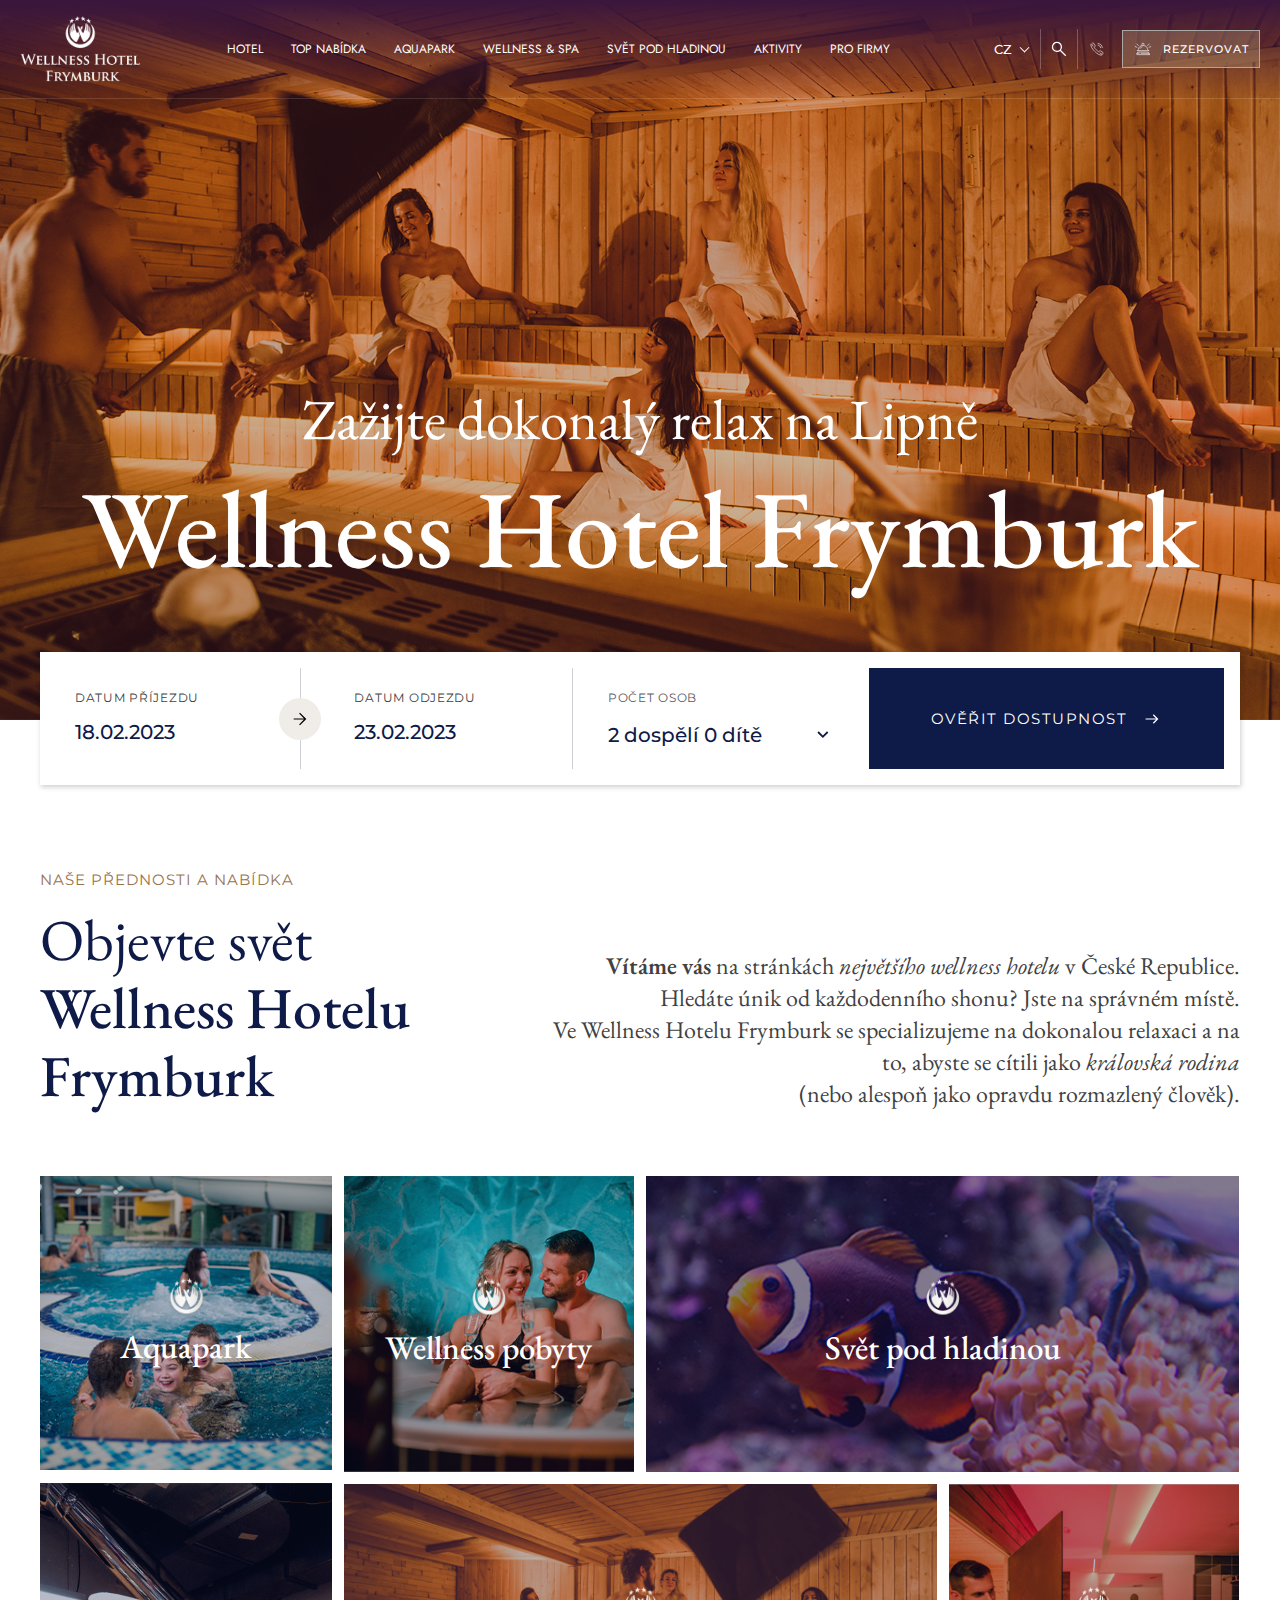
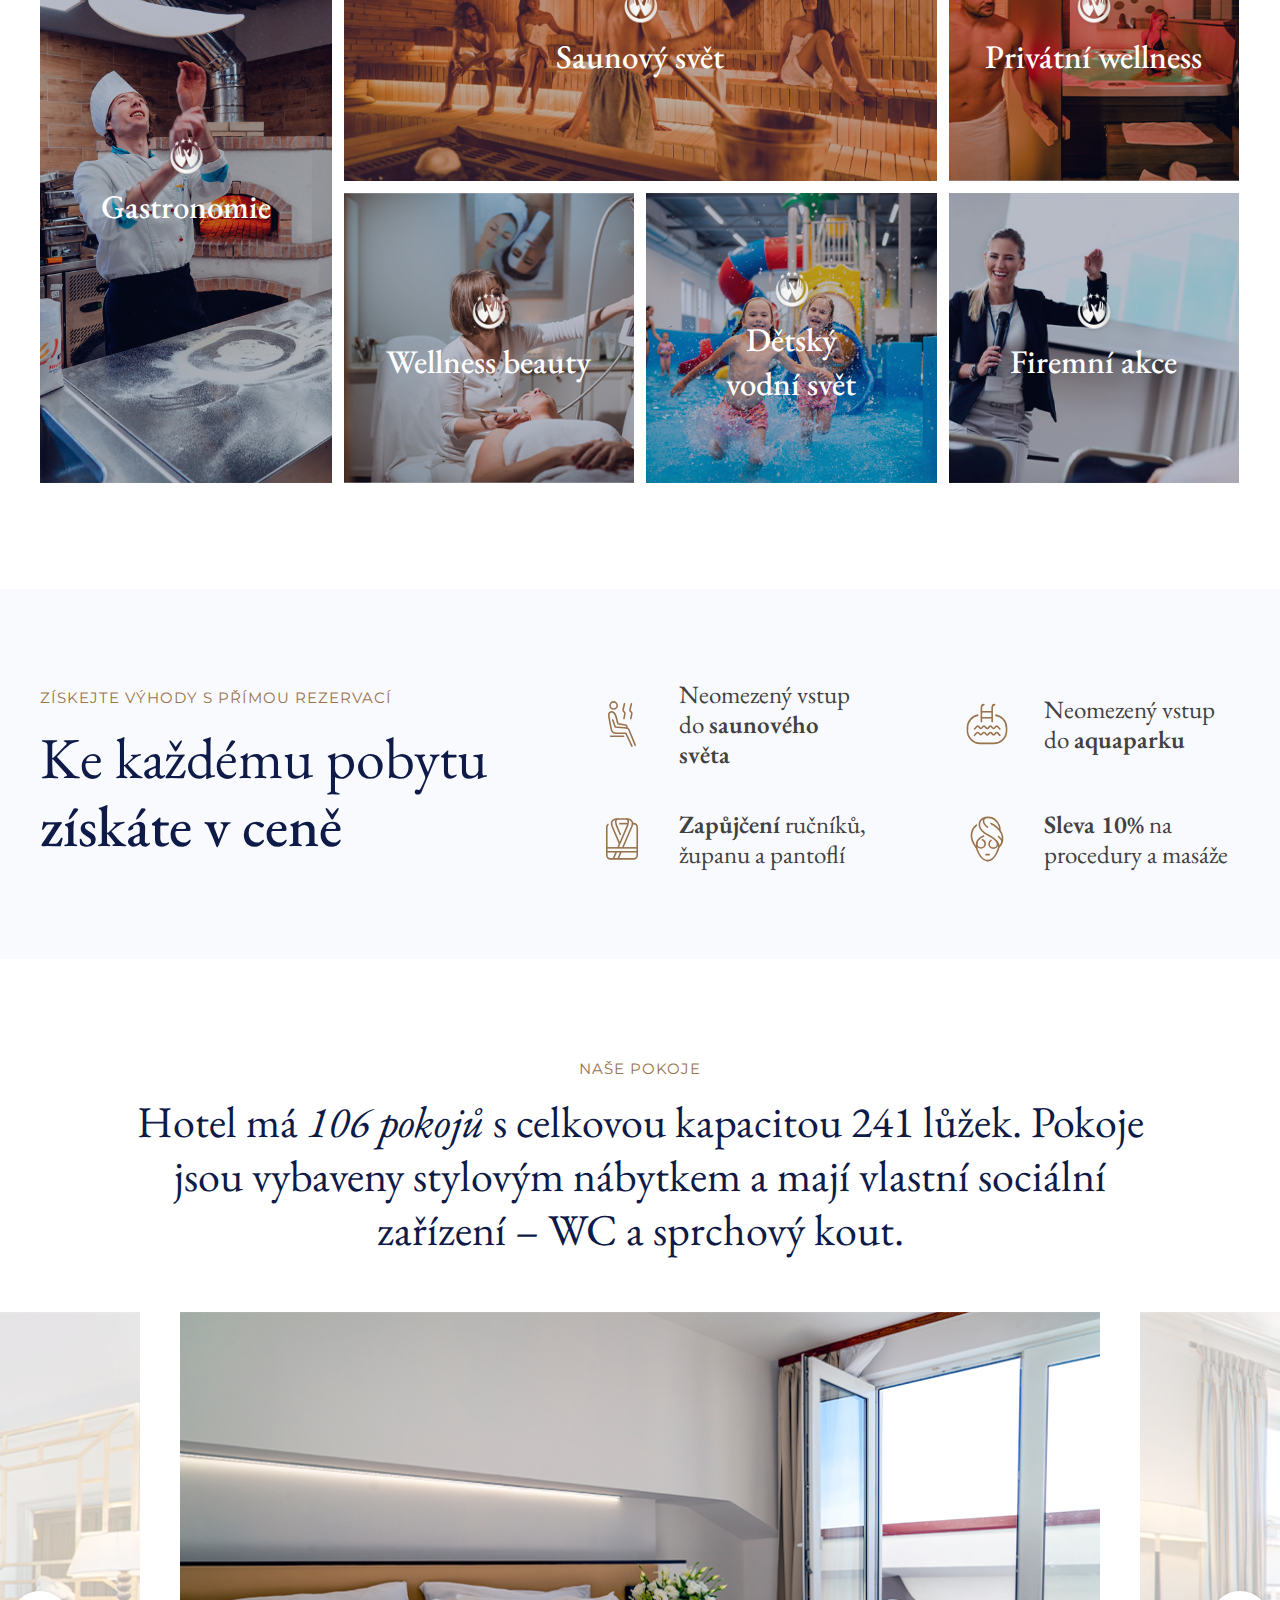
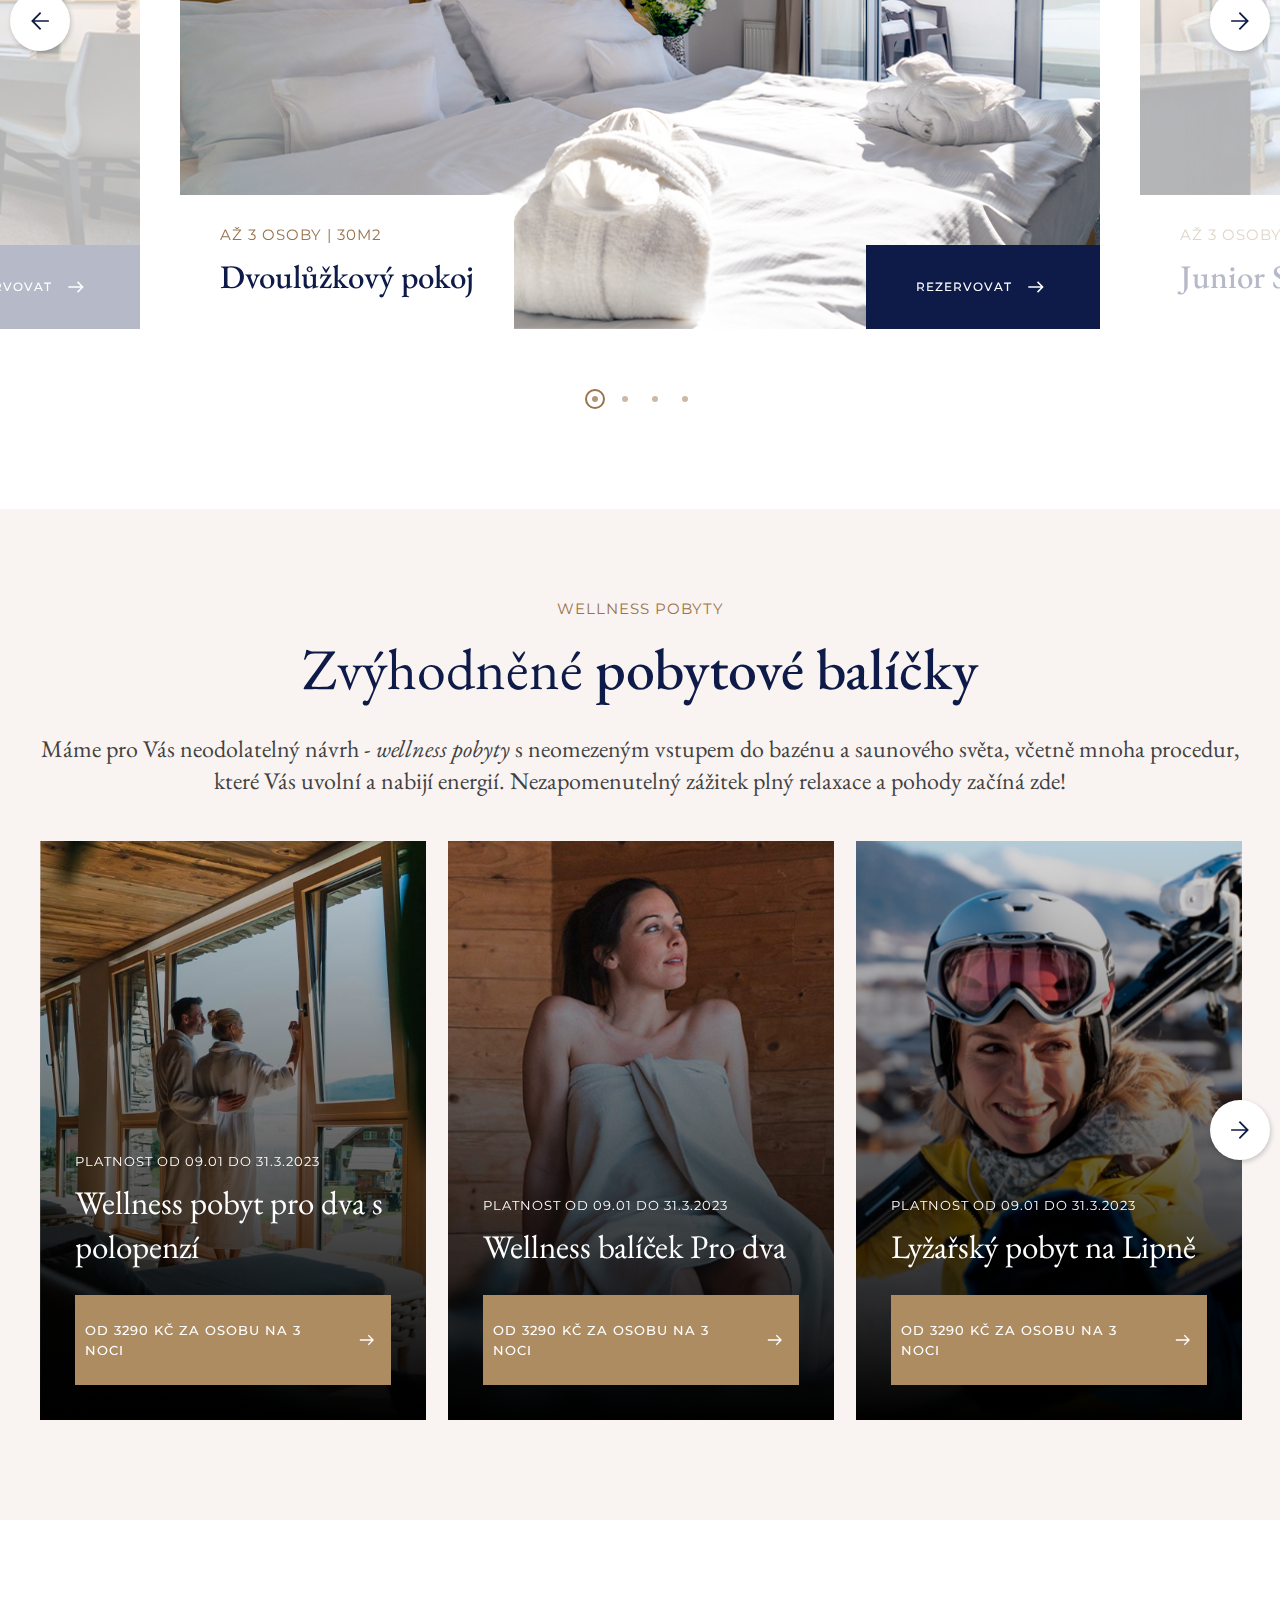
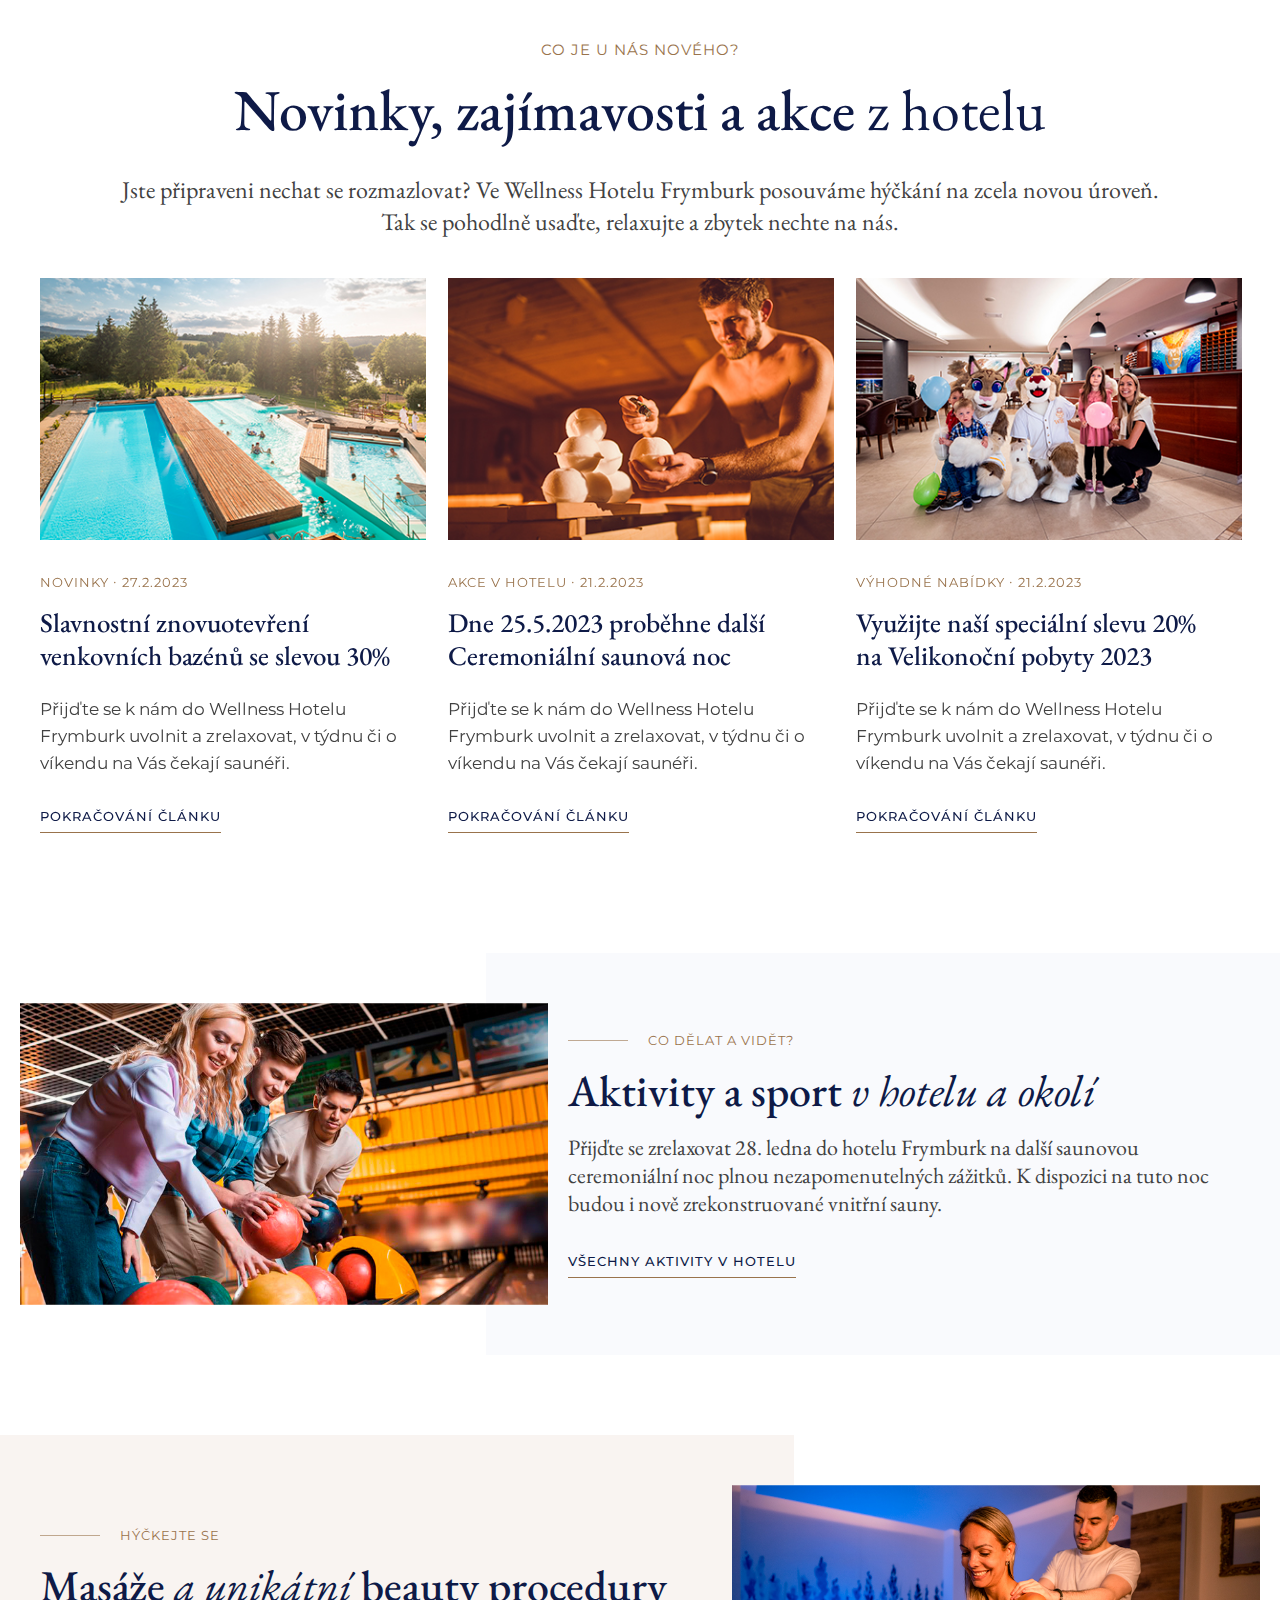
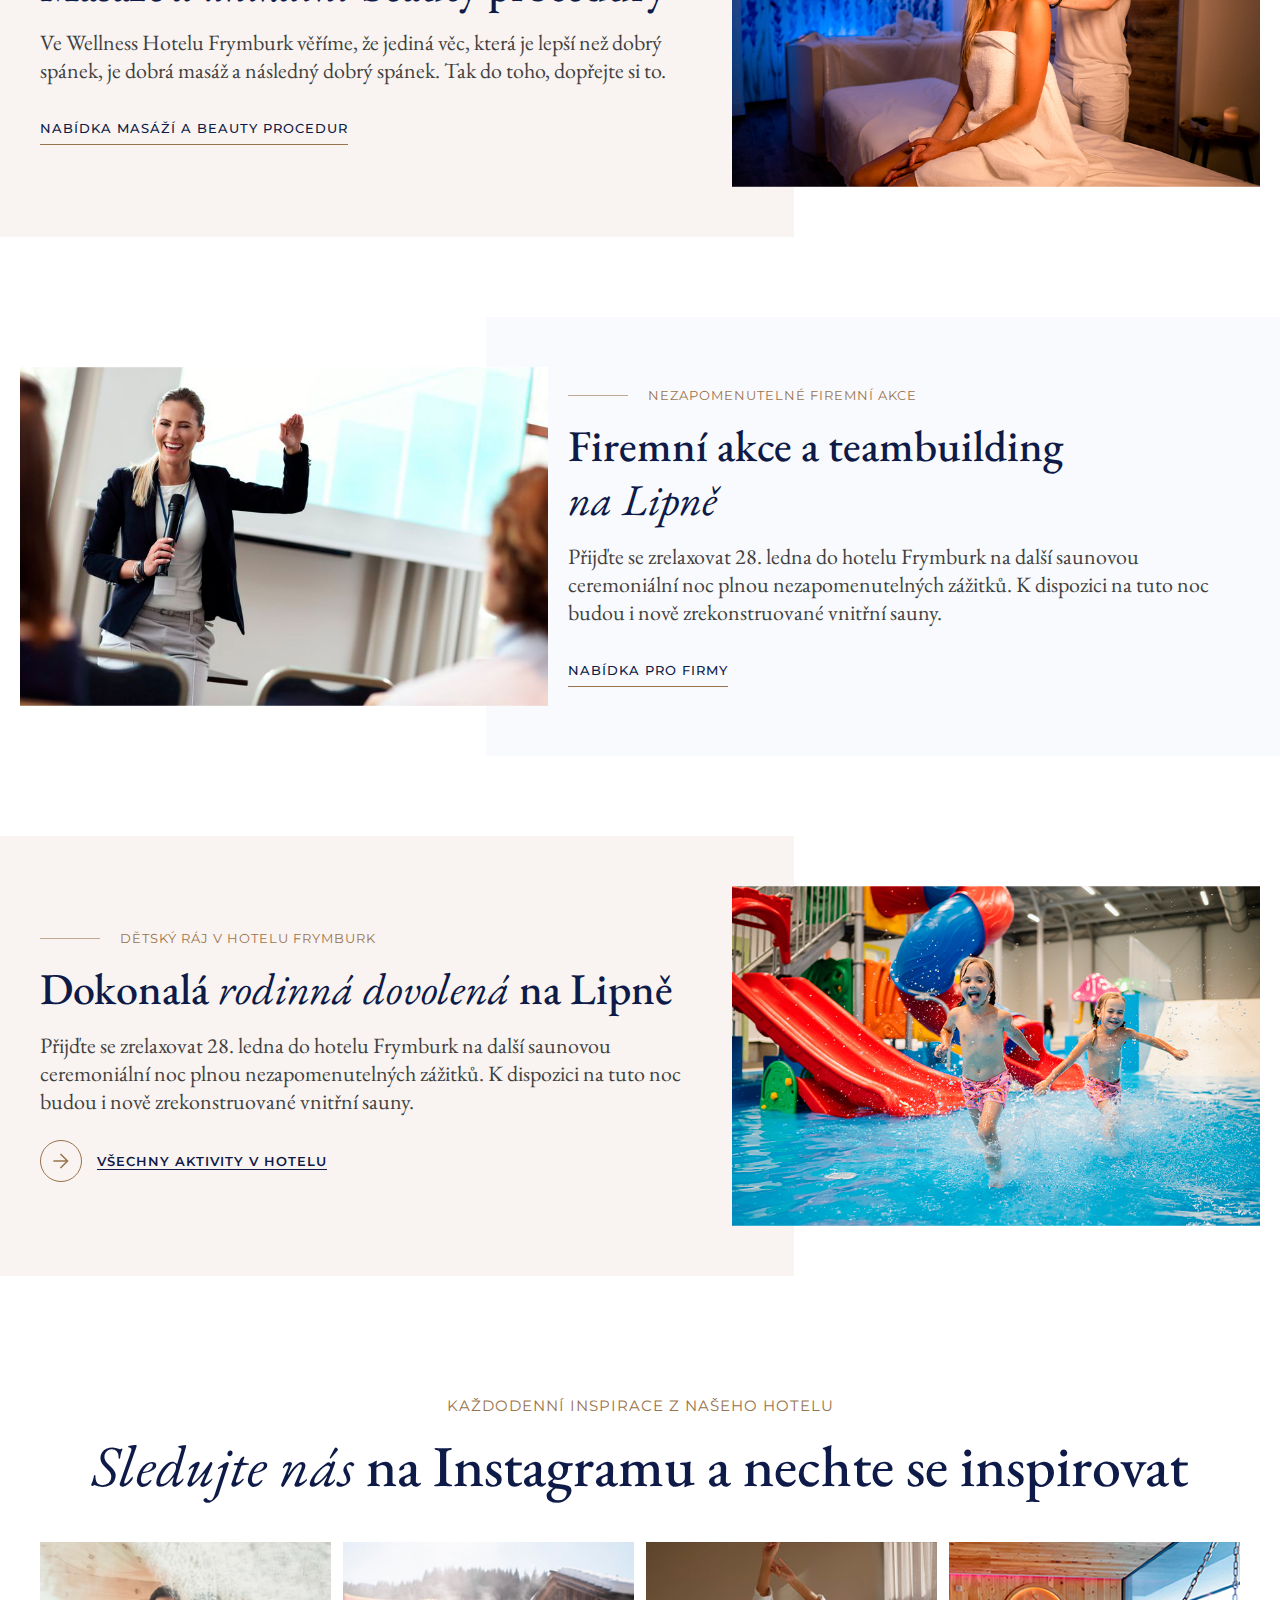
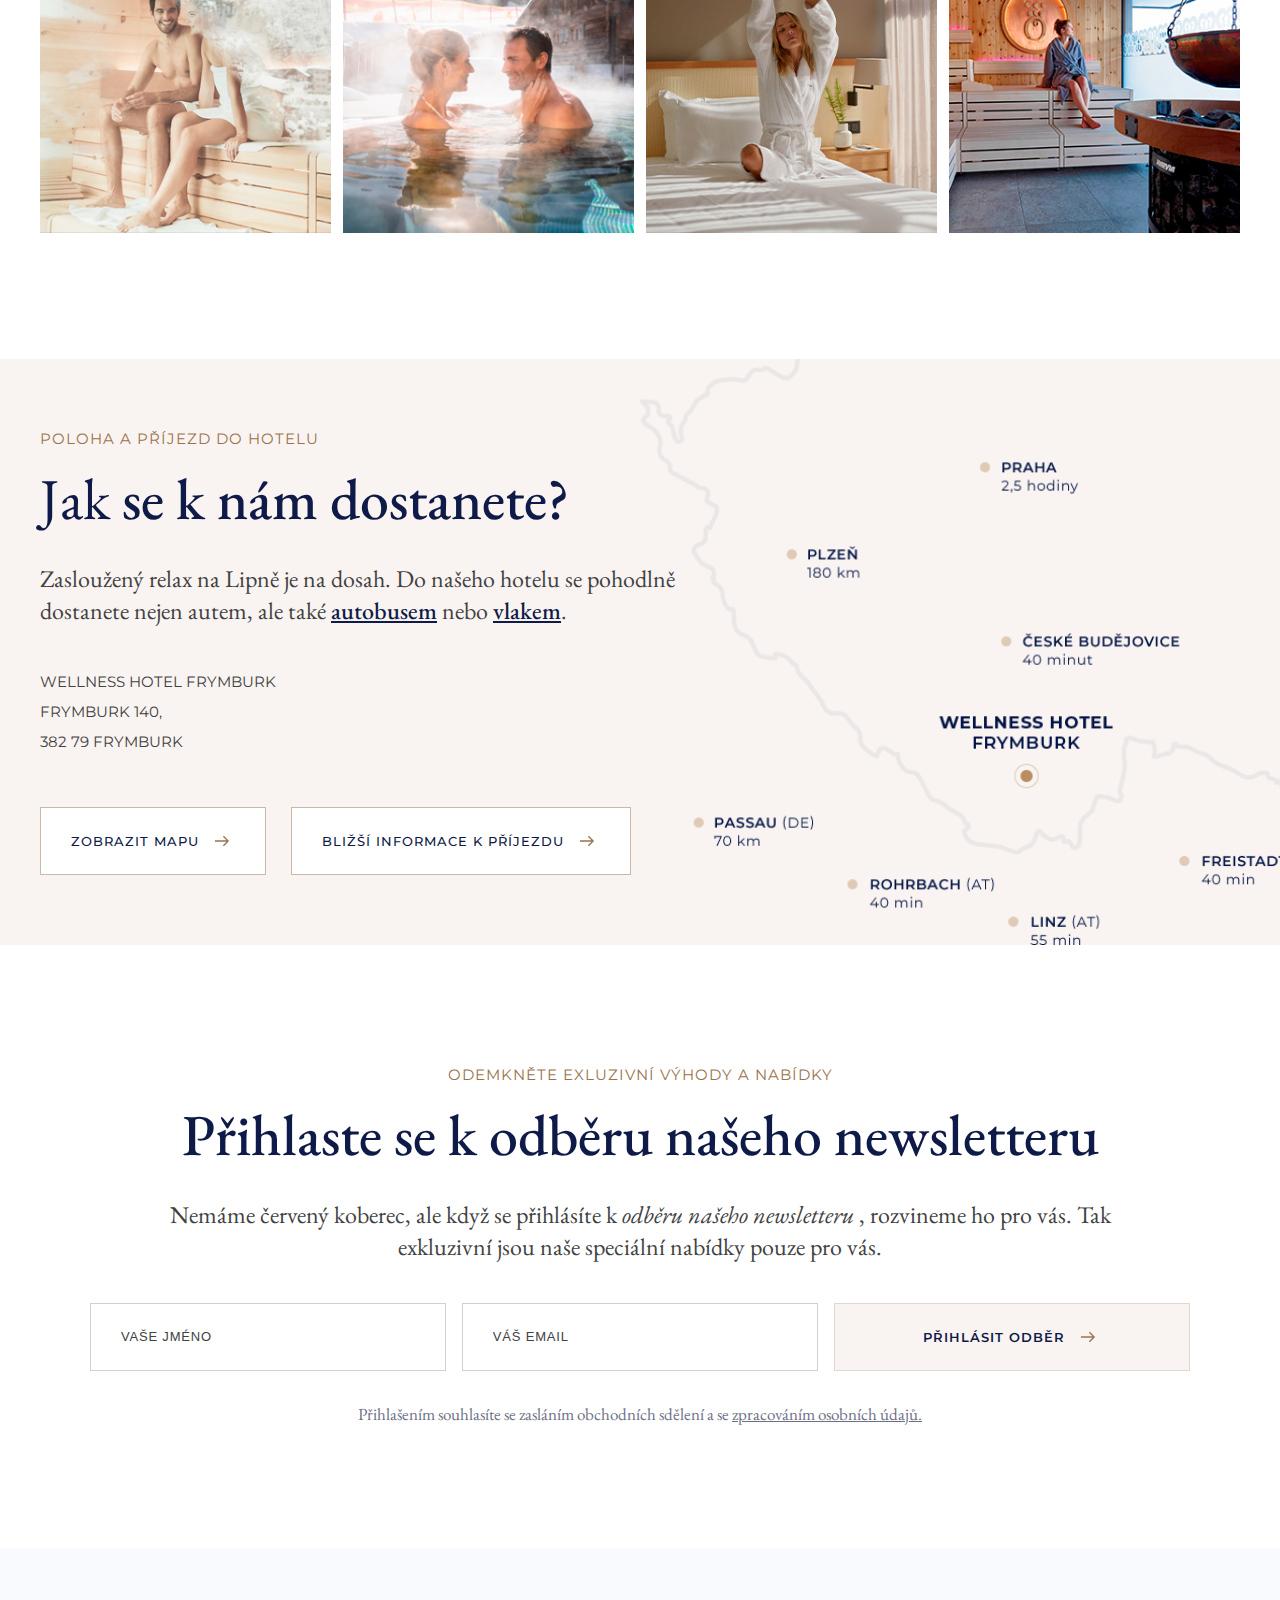
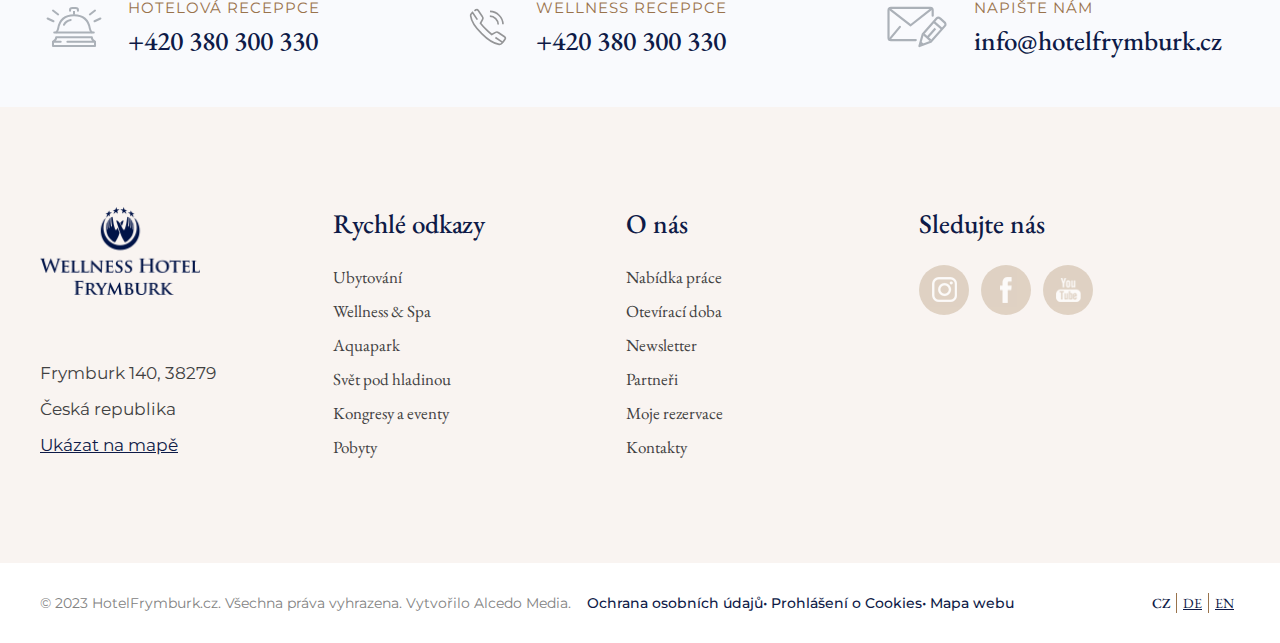
==== commit 7f597444: "asd" ====
--- a/index.html
+++ b/index.html
@@ -364,7 +364,7 @@
               <a href="#" class="offerItem">
                 <div class="offerItem__inner">
                   <div class="offerItem__image">
-                    <img src="./images/offer/1.png" alt="">
+                    <img src="./images/offer/1.jpg" alt="">
                   </div>
                   <div class="offerItem__content">
                     <div class="offerItem__icon">
@@ -379,7 +379,7 @@
               <a href="#" class="offerItem vertical">
                 <div class="offerItem__inner">
                   <div class="offerItem__image">
-                    <img src="./images/offer/2.png" alt="">
+                    <img src="./images/offer/2.jpg" alt="">
                   </div>
                   <div class="offerItem__content">
                     <div class="offerItem__icon">
@@ -396,7 +396,7 @@
               <a href="#" class="offerItem">
                 <div class="offerItem__inner">
                   <div class="offerItem__image">
-                    <img src="./images/offer/3.png" alt="">
+                    <img src="./images/offer/3.jpg" alt="">
                   </div>
                   <div class="offerItem__content">
                     <div class="offerItem__icon">
@@ -411,7 +411,7 @@
               <a href="#" class="offerItem big">
                 <div class="offerItem__inner">
                   <div class="offerItem__image">
-                    <img src="./images/offer/4.png" alt="">
+                    <img src="./images/offer/4.jpg" alt="">
                   </div>
                   <div class="offerItem__content">
                     <div class="offerItem__icon">
@@ -426,7 +426,7 @@
               <a href="#" class="offerItem big">
                 <div class="offerItem__inner">
                   <div class="offerItem__image">
-                    <img src="./images/offer/5.png" alt="">
+                    <img src="./images/offer/5.jpg" alt="">
                   </div>
                   <div class="offerItem__content">
                     <div class="offerItem__icon">
@@ -441,7 +441,7 @@
               <a href="#" class="offerItem">
                 <div class="offerItem__inner">
                   <div class="offerItem__image">
-                    <img src="./images/offer/6.png" alt="">
+                    <img src="./images/offer/6.jpg" alt="">
                   </div>
                   <div class="offerItem__content">
                     <div class="offerItem__icon">
@@ -456,7 +456,7 @@
               <a href="#" class="offerItem">
                 <div class="offerItem__inner">
                   <div class="offerItem__image">
-                    <img src="./images/offer/7.png" alt="">
+                    <img src="./images/offer/7.jpg" alt="">
                   </div>
                   <div class="offerItem__content">
                     <div class="offerItem__icon">
@@ -471,7 +471,7 @@
               <a href="#" class="offerItem">
                 <div class="offerItem__inner">
                   <div class="offerItem__image">
-                    <img src="./images/offer/8.png" alt="">
+                    <img src="./images/offer/8.jpg" alt="">
                   </div>
                   <div class="offerItem__content">
                     <div class="offerItem__icon">
@@ -487,7 +487,7 @@
               <a href="#" class="offerItem">
                 <div class="offerItem__inner">
                   <div class="offerItem__image">
-                    <img src="./images/offer/9.png" alt="">
+                    <img src="./images/offer/9.jpg" alt="">
                   </div>
                   <div class="offerItem__content">
                     <div class="offerItem__icon">
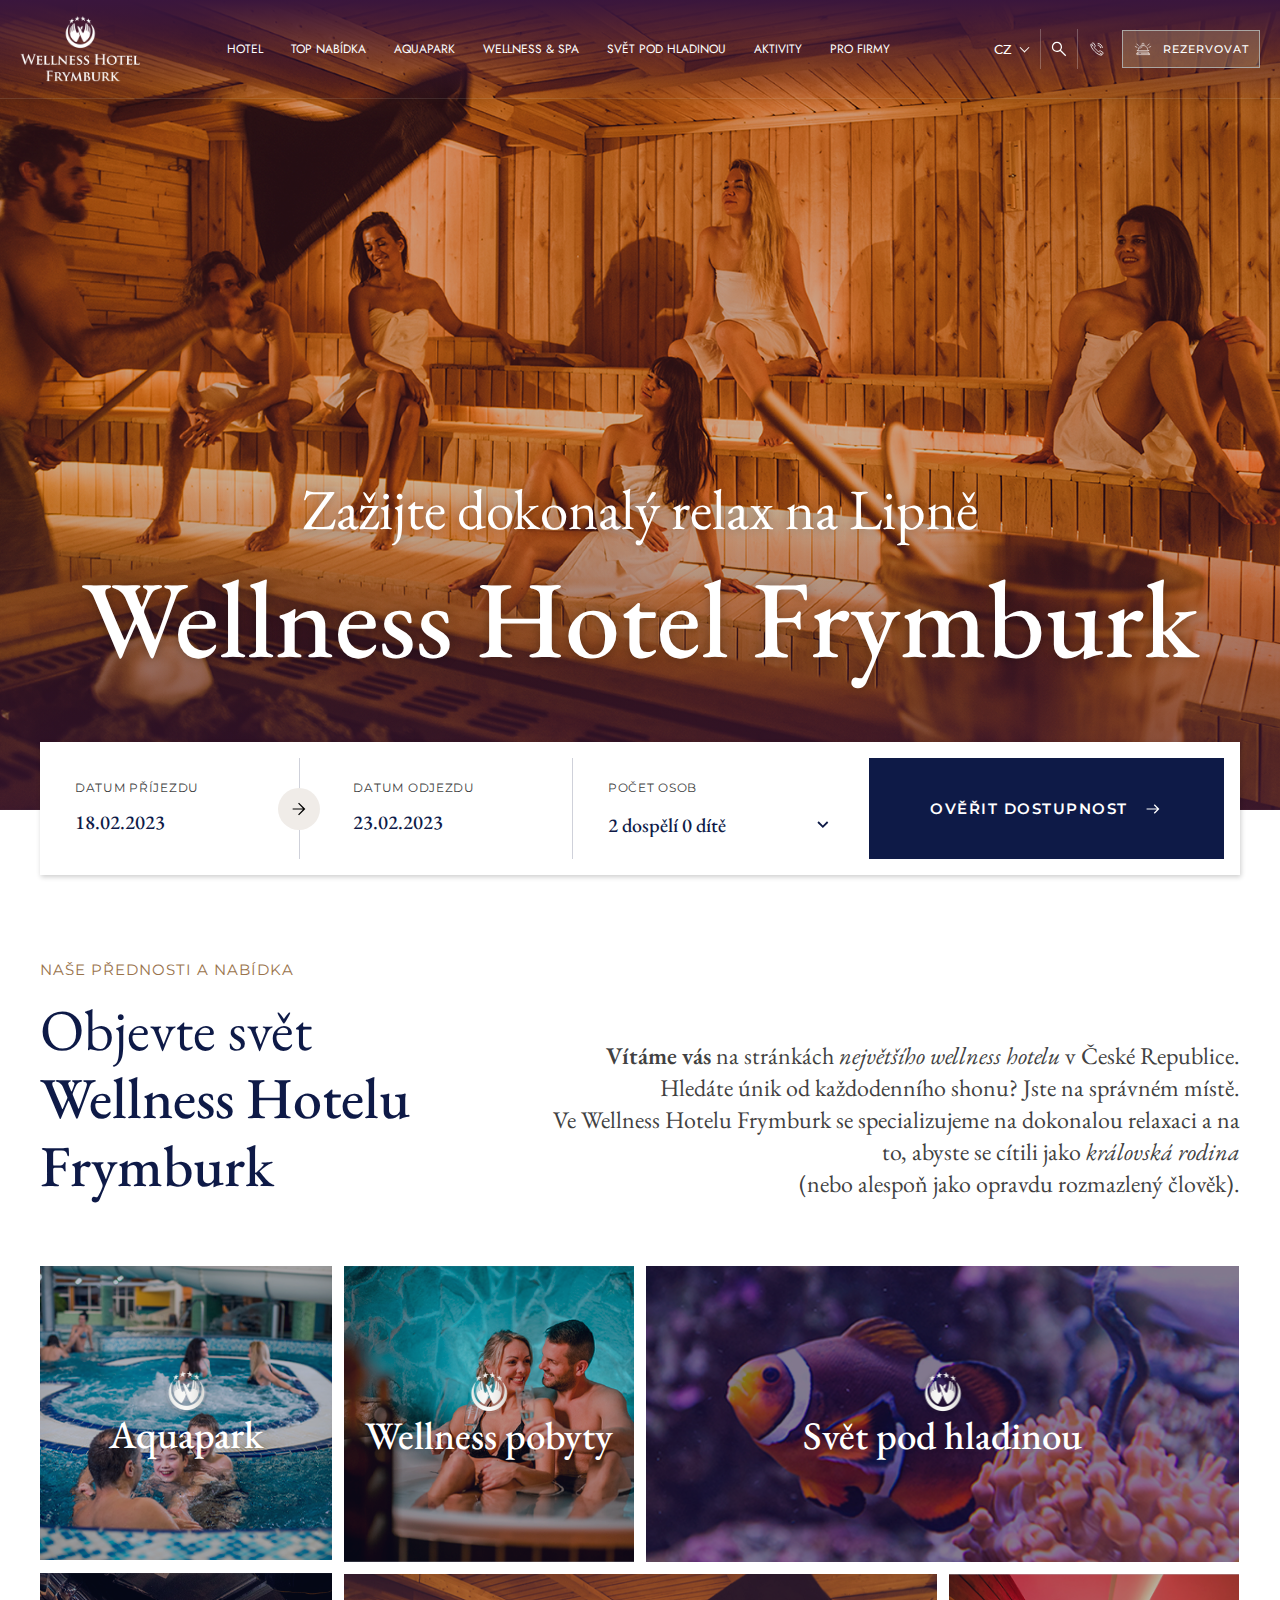
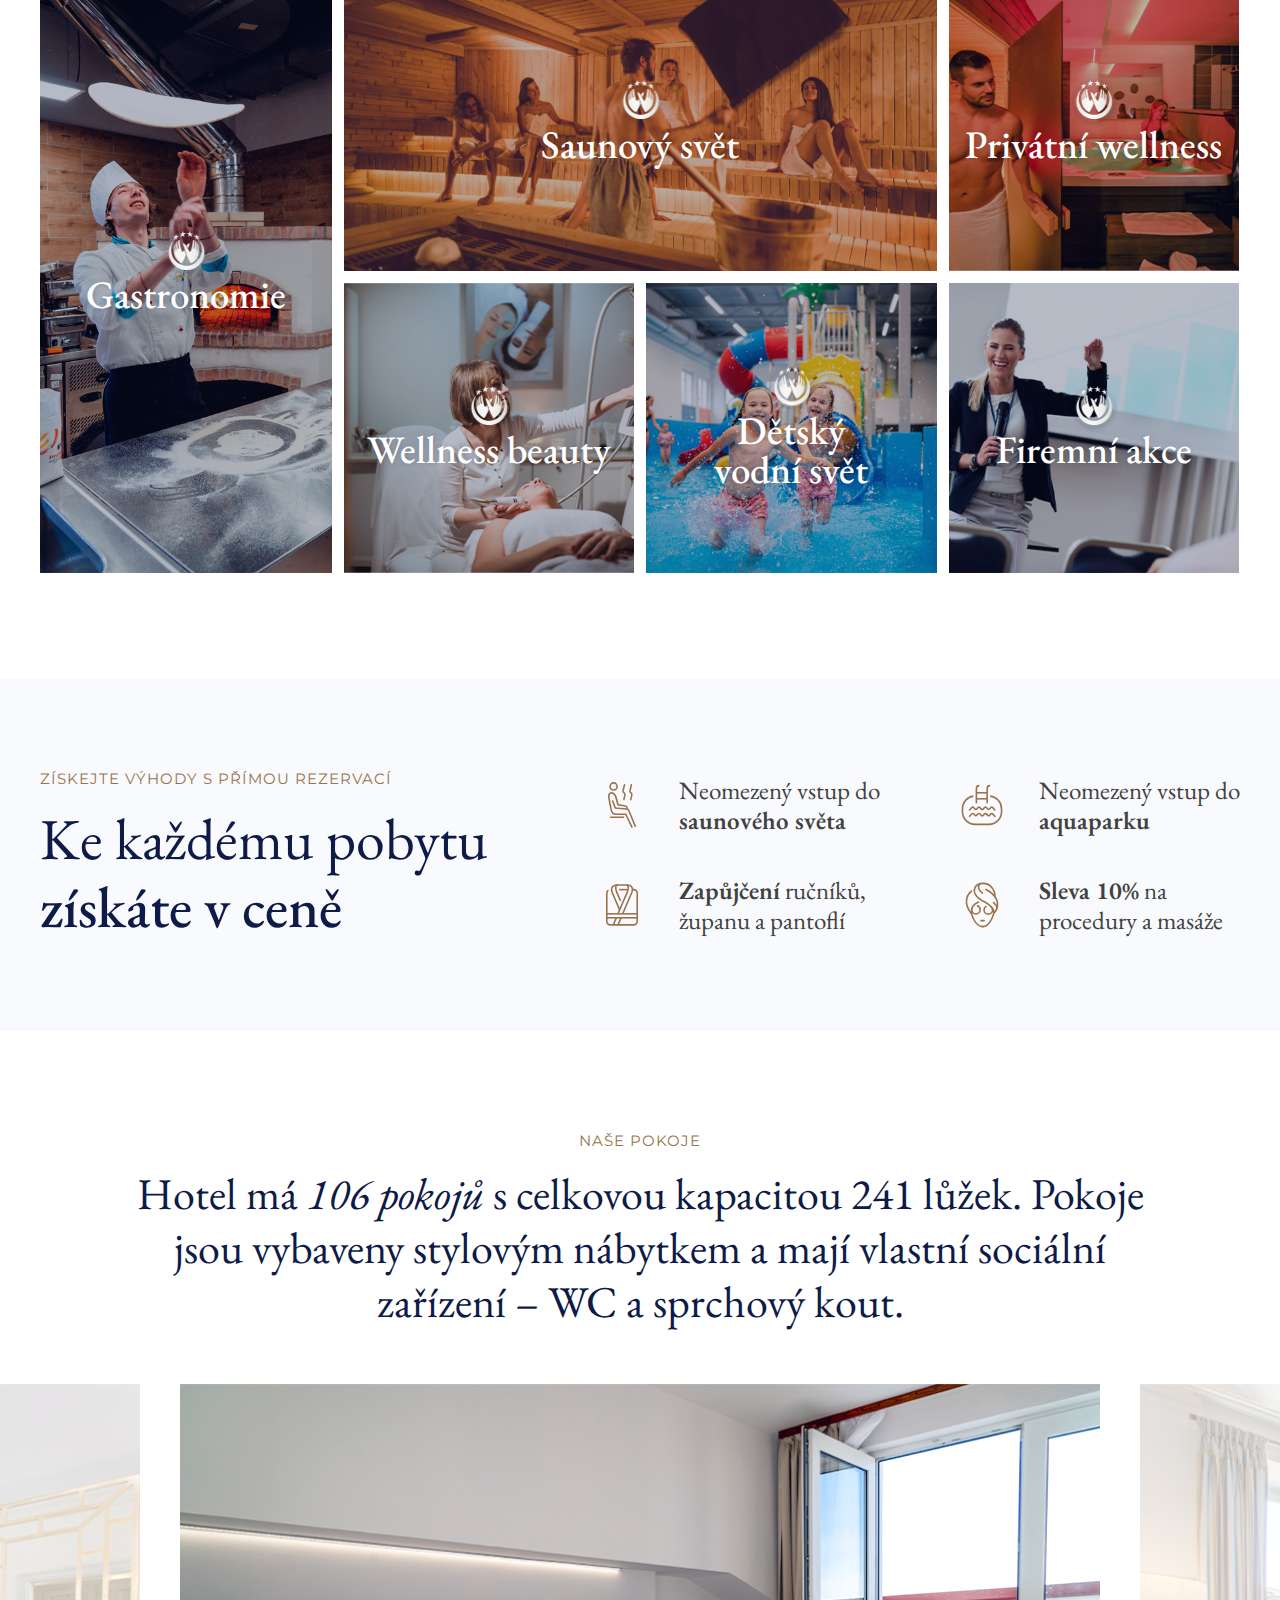
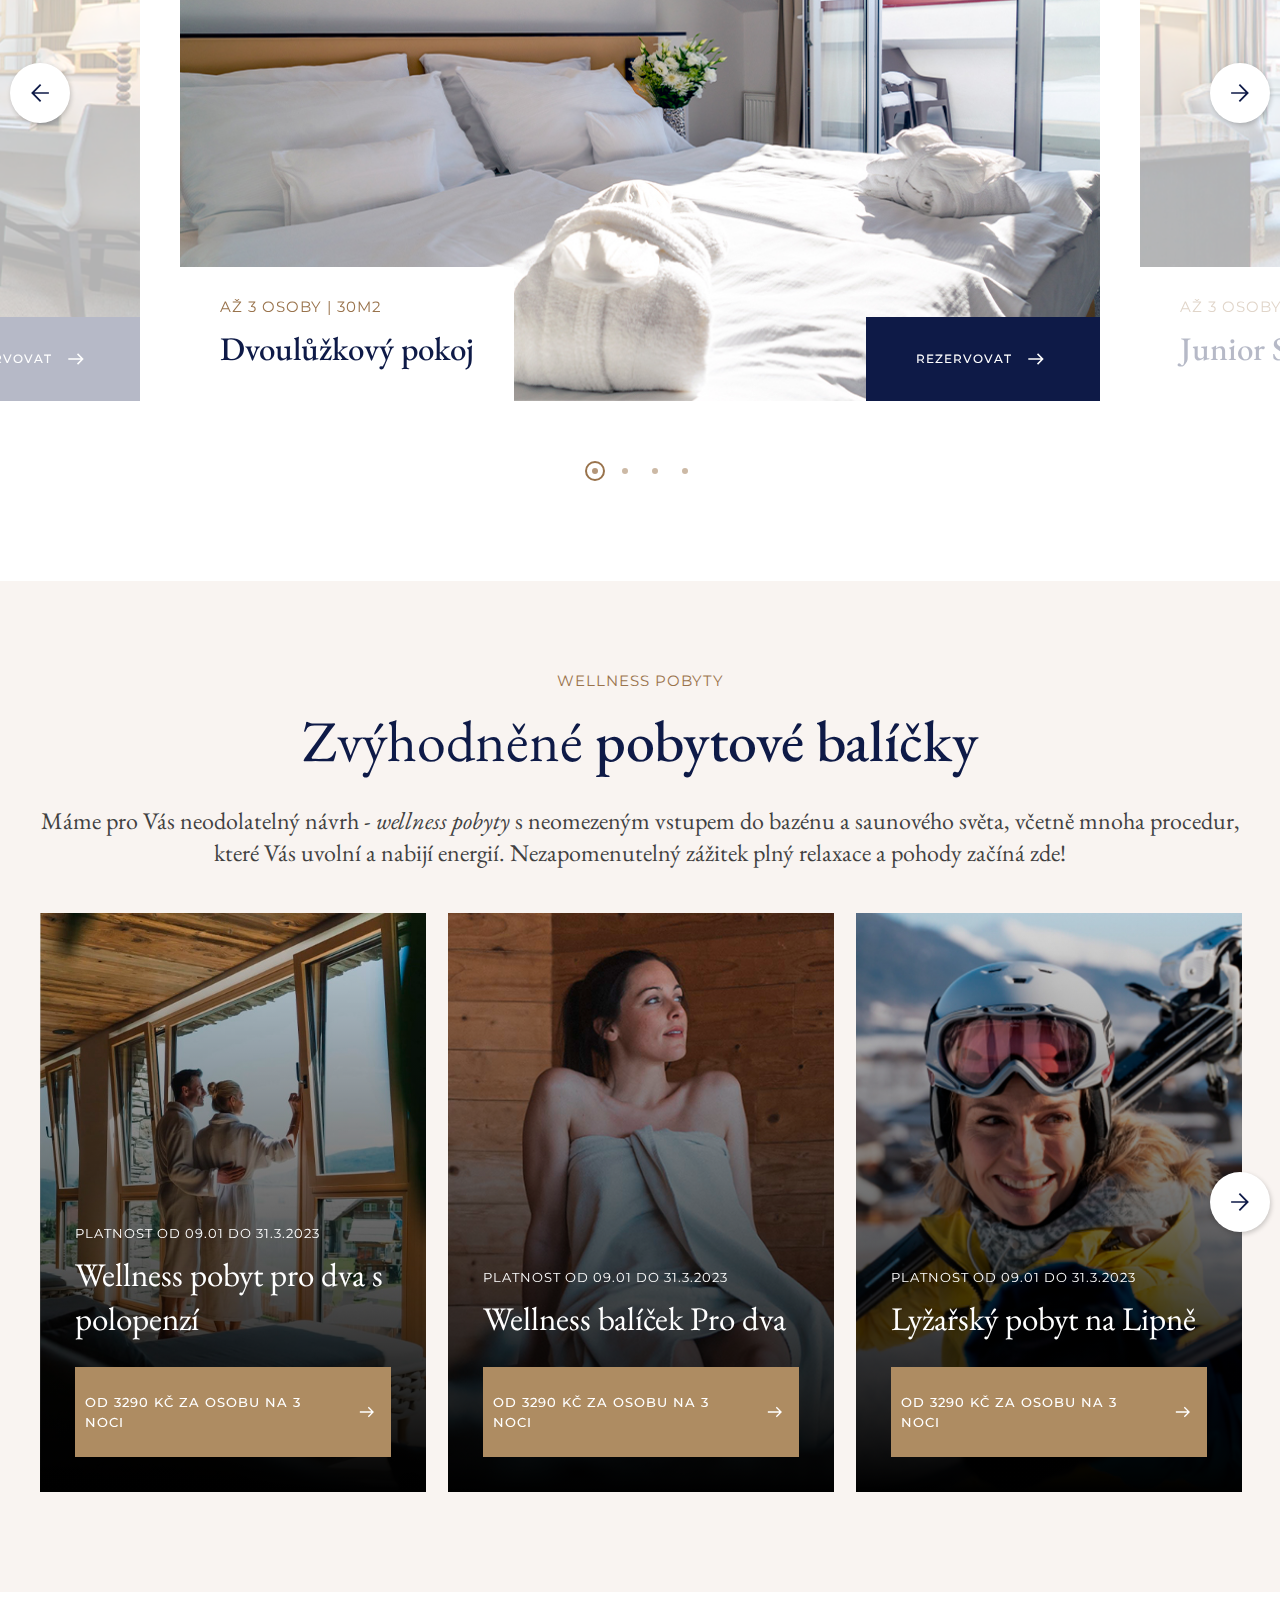
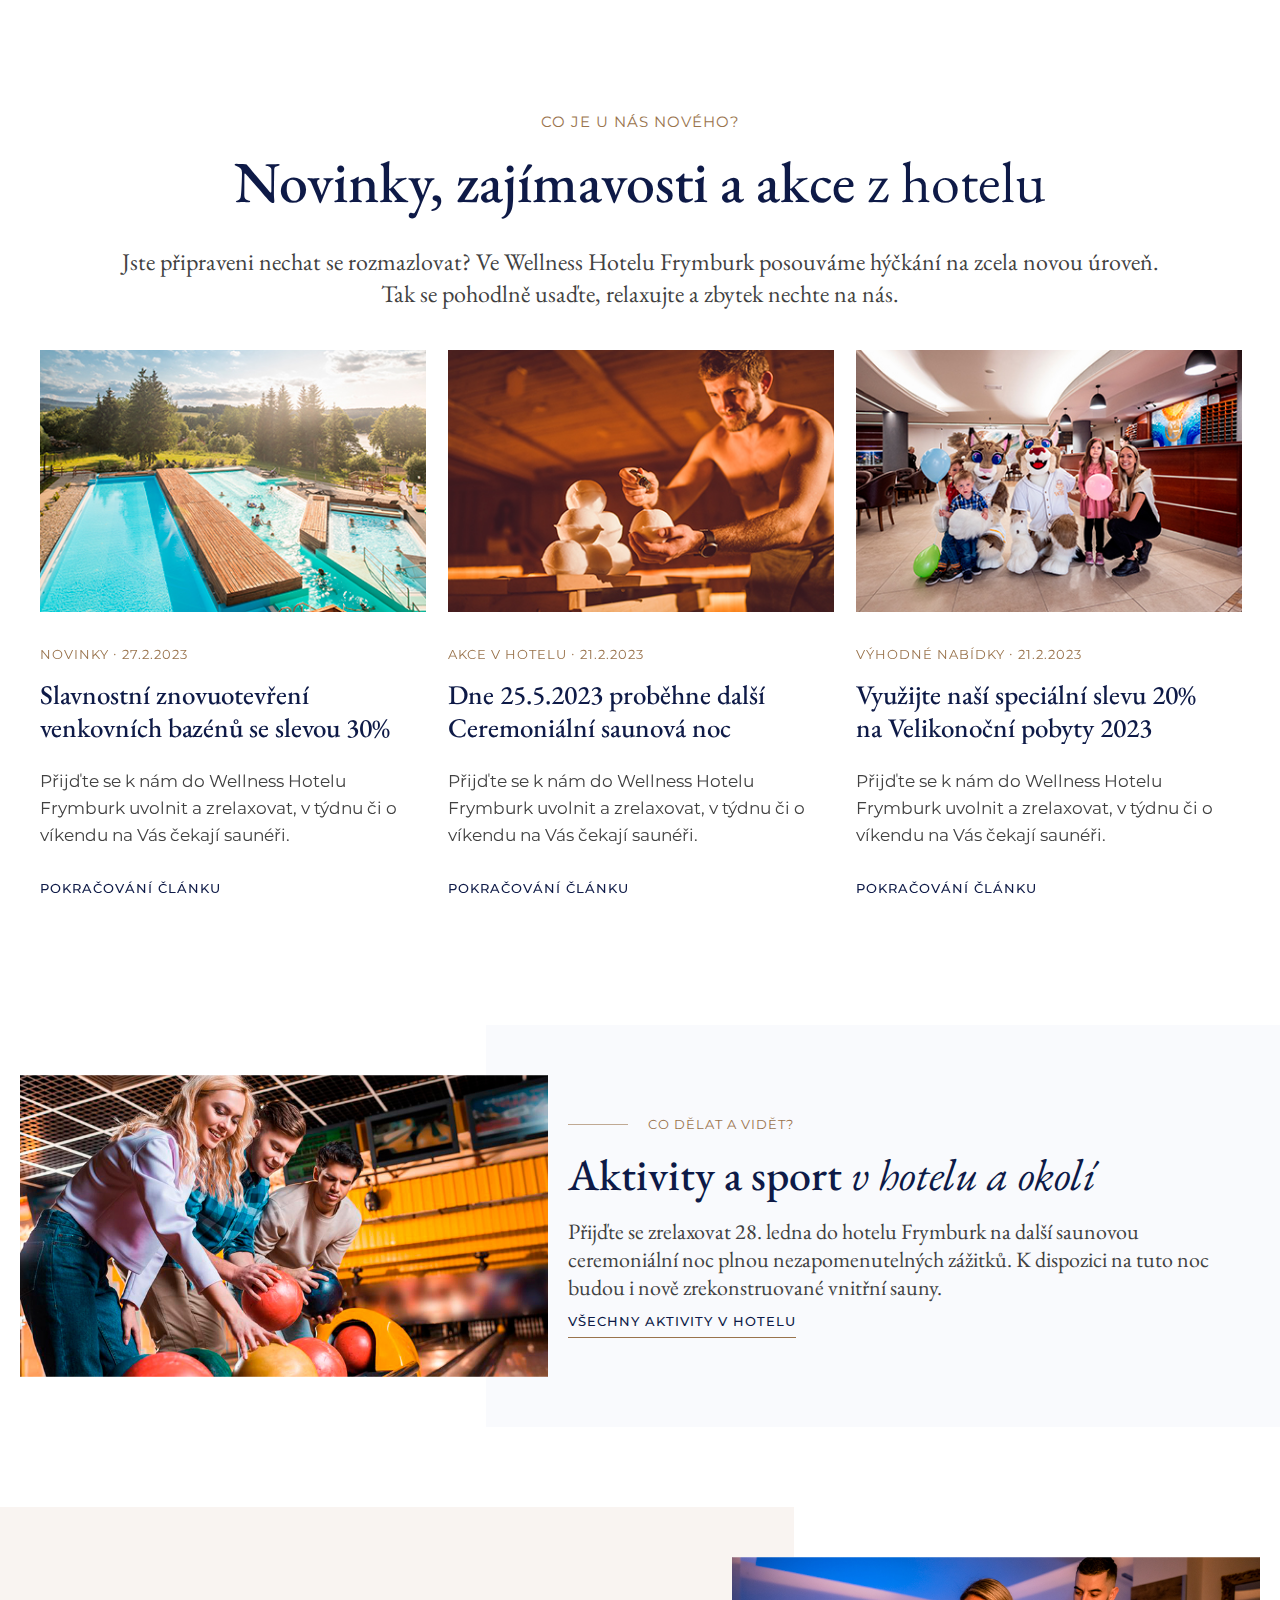
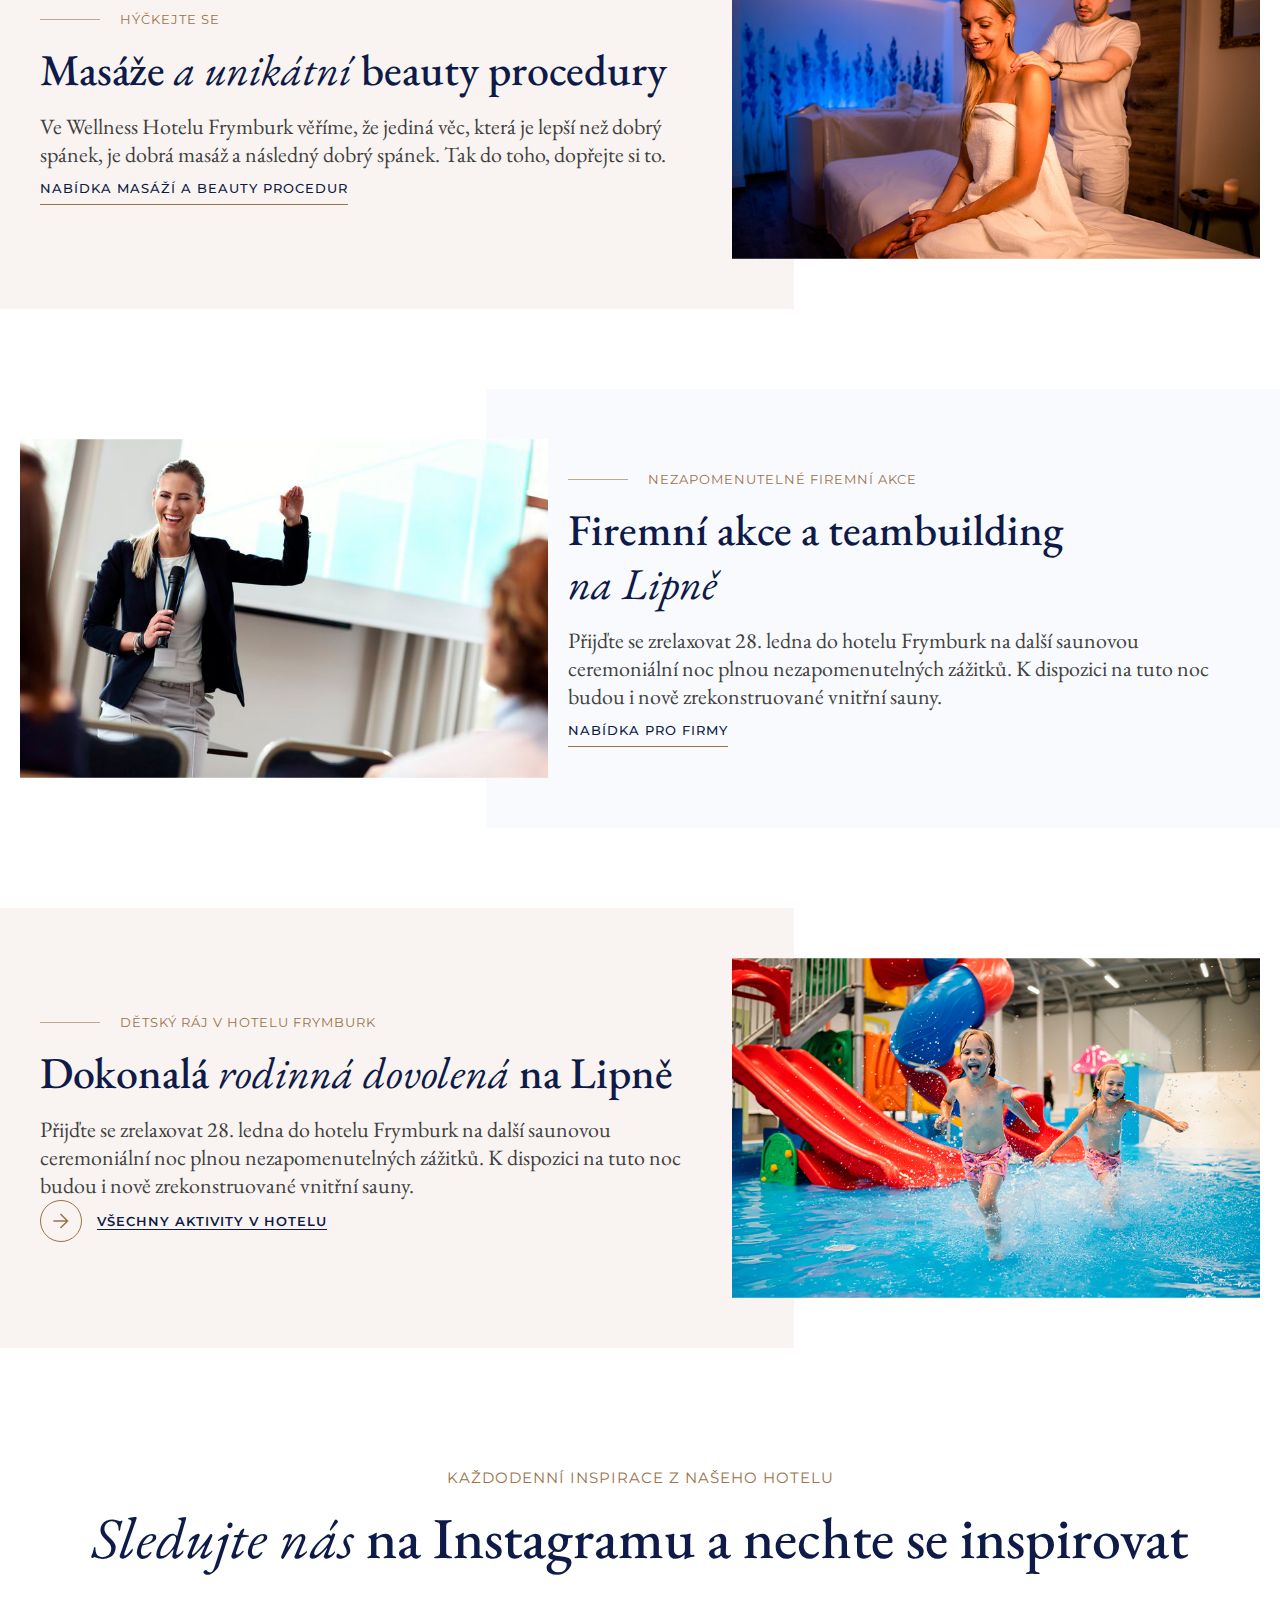
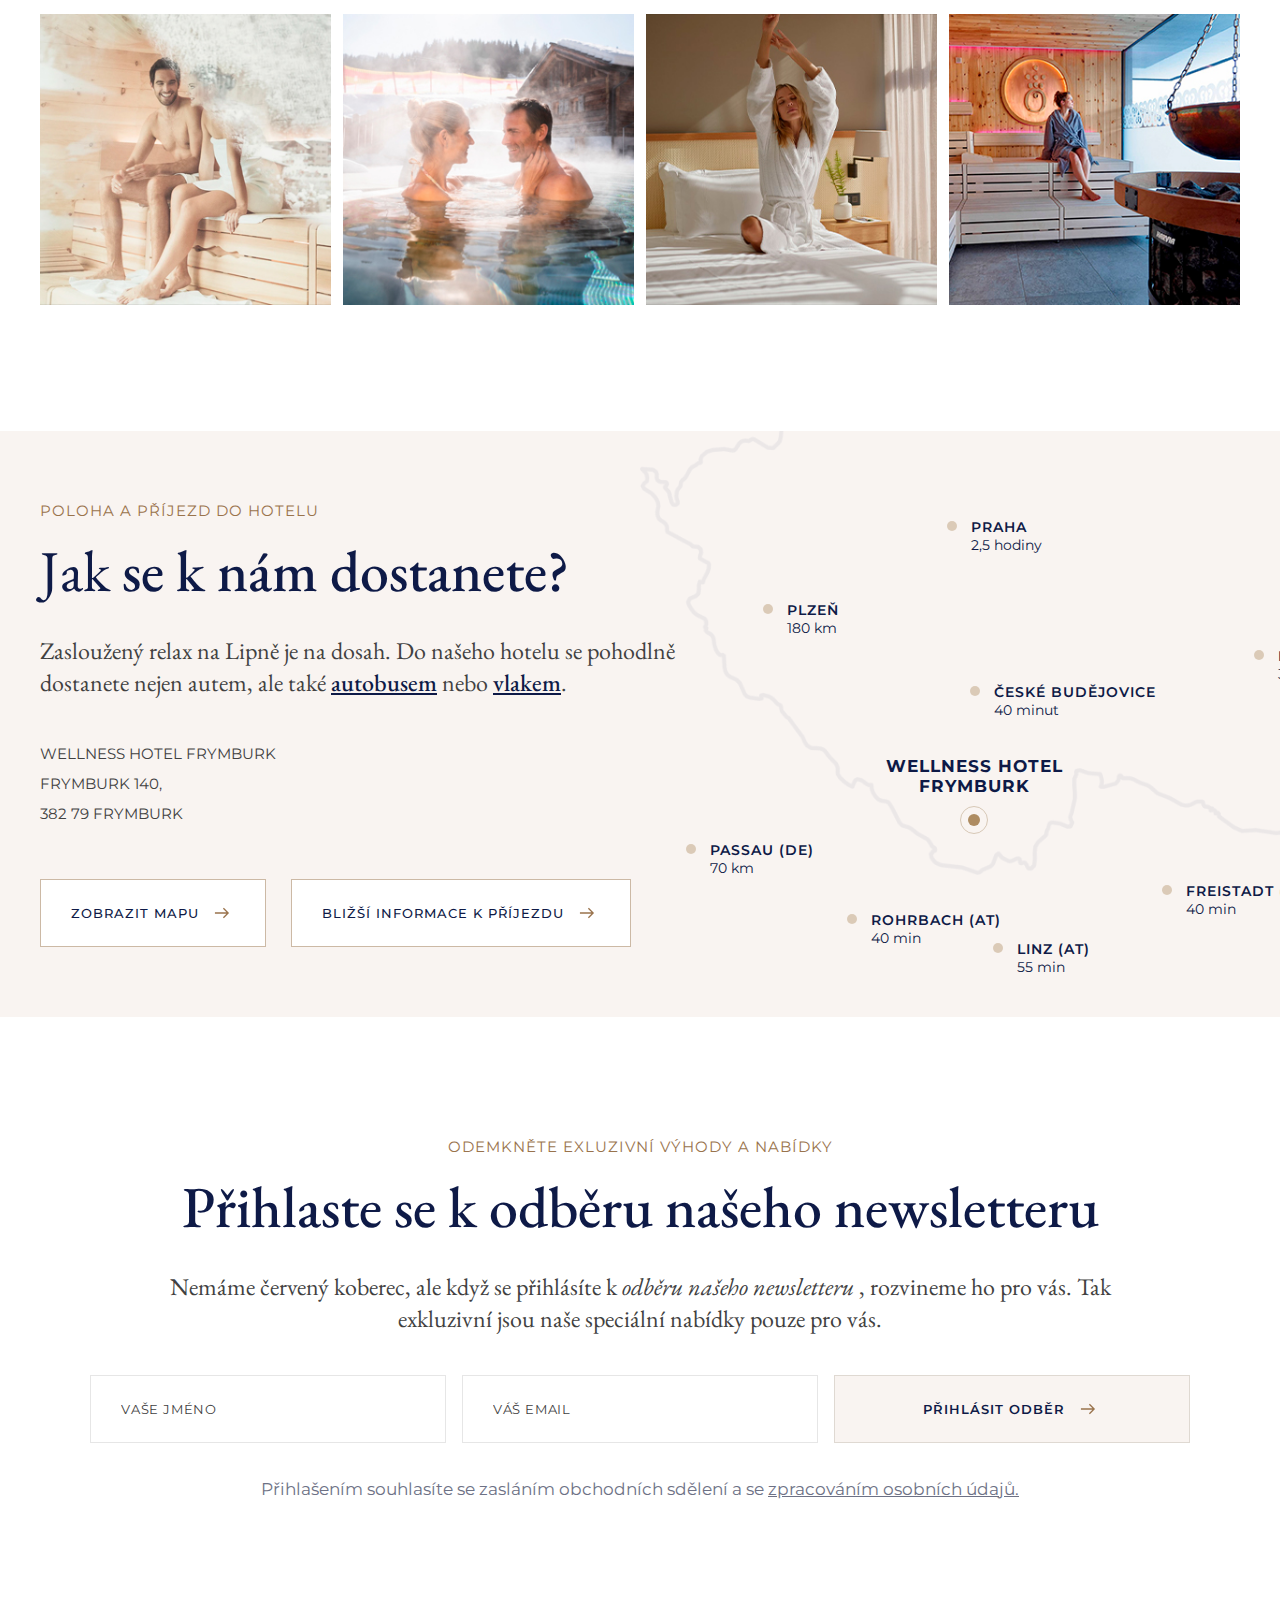
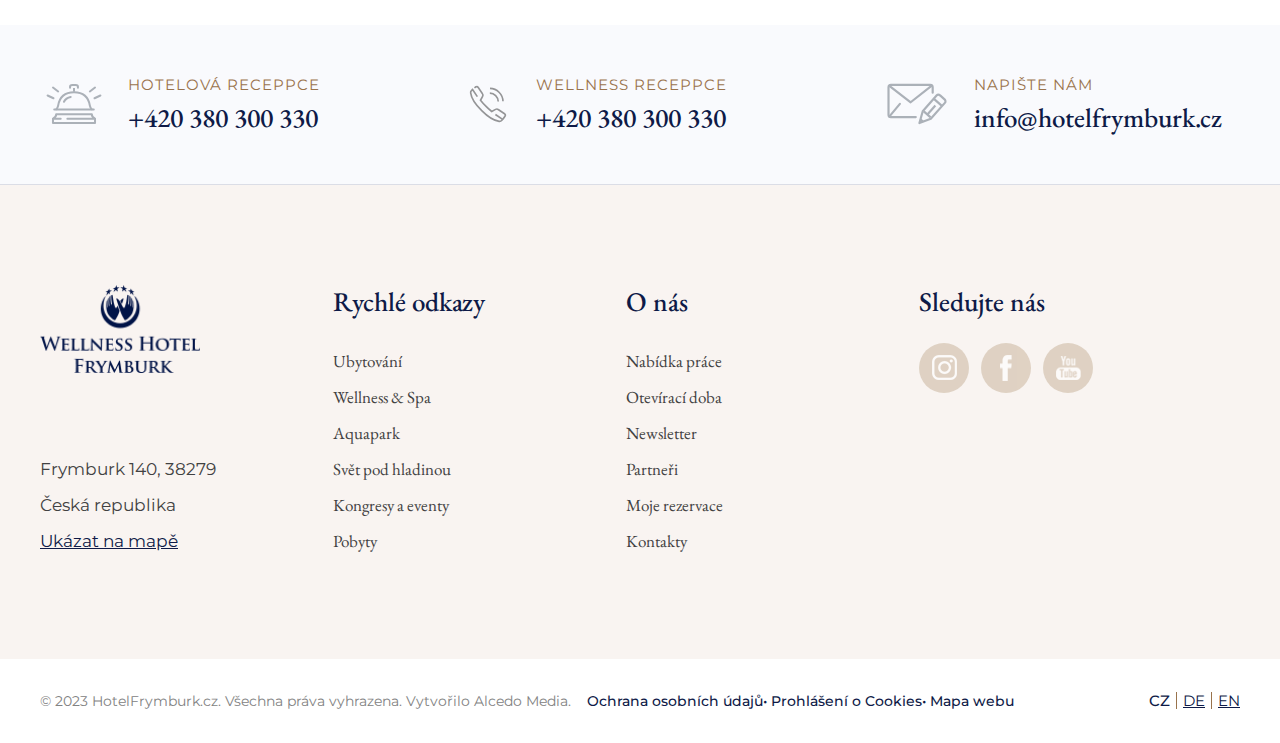
==== commit ef5b5d67: "asd" ====
--- a/index.html
+++ b/index.html
@@ -194,10 +194,10 @@
       <div class="auto__container">
         <div class="hero__inner">
           <div class="hero__inner-title">
-            <h2 class="sm">
+            <h2 class="title2 sm">
               Zažijte dokonalý relax na Lipně
             </h2>
-            <h1>
+            <h1 class="title1">
               Wellness Hotel Frymburk
             </h1>
           </div>
@@ -294,39 +294,6 @@
               </div>
             </div>
           </form>
-          <!-- <form action="" class="calendar">
-            <div class="calendarItem">
-              <label for="">Datum příjezdu</label>
-              <input value="20.12.2023" id="checkin" />
-              <div class="calendarItem__icon">
-                <svg>
-                  <use xlink:href="#arrow-right"></use>
-                </svg>
-              </div>
-            </div>
-            <div class="calendarItem">
-              <h6 class="sm">
-                Datum odjezdu:
-              </h6>
-              <div class="calendarItem__date">
-                <input type="text" class="datepicker" value="">
-              </div>
-            </div>
-            <div class="calendarItem">
-              <h6 class="sm">
-                počet osob:
-              </h6>
-              <div class="calendarItem__date">
-                <input type="number" value="2" min="0">
-              </div>
-            </div>
-            <button type="submit" class="button primary">
-              ověřit dostupnost
-              <span>
-                <img src="./images/icons/arrow-right.png" alt="">
-              </span>
-            </button>
-          </form> -->
         </div>
       </div>
     </section>
@@ -339,10 +306,10 @@
         <div class="offer__inner">
           <div class="offer__inner-content">
             <div class="offer__inner-title">
-              <h6>
+              <h6 class="title6">
                 naše přednosti a nabídka
               </h6>
-              <h2>
+              <h2 class="title2">
                 Objevte svět <br>
                 <strong>
                   Wellness Hotelu <br>
@@ -350,7 +317,7 @@
                 </strong>
               </h2>
             </div>
-            <p class="big">
+            <p class="paragraph big">
               <strong>Vítáme vás</strong> na stránkách <i>největšího wellness hotelu</i> v České Republice. <br>
               Hledáte únik od každodenního shonu?
               Jste na správném místě. <br> <br class="mob">
@@ -370,7 +337,7 @@
                     <div class="offerItem__icon">
                       <img src="./images/icons/logo-icon.png" alt="">
                     </div>
-                    <h4>
+                    <h4 class="title4">
                       Aquapark
                     </h4>
                   </div>
@@ -385,7 +352,7 @@
                     <div class="offerItem__icon">
                       <img src="./images/icons/logo-icon.png" alt="">
                     </div>
-                    <h4>
+                    <h4 class="title4">
                       Gastronomie
                     </h4>
                   </div>
@@ -402,7 +369,7 @@
                     <div class="offerItem__icon">
                       <img src="./images/icons/logo-icon.png" alt="">
                     </div>
-                    <h4>
+                    <h4 class="title4">
                       Wellness pobyty
                     </h4>
                   </div>
@@ -417,7 +384,7 @@
                     <div class="offerItem__icon">
                       <img src="./images/icons/logo-icon.png" alt="">
                     </div>
-                    <h4>
+                    <h4 class="title4">
                       Svět pod hladinou
                     </h4>
                   </div>
@@ -432,7 +399,7 @@
                     <div class="offerItem__icon">
                       <img src="./images/icons/logo-icon.png" alt="">
                     </div>
-                    <h4>
+                    <h4 class="title4">
                       Saunový svět
                     </h4>
                   </div>
@@ -447,7 +414,7 @@
                     <div class="offerItem__icon">
                       <img src="./images/icons/logo-icon.png" alt="">
                     </div>
-                    <h4>
+                    <h4 class="title4">
                       Privátní wellness
                     </h4>
                   </div>
@@ -462,7 +429,7 @@
                     <div class="offerItem__icon">
                       <img src="./images/icons/logo-icon.png" alt="">
                     </div>
-                    <h4>
+                    <h4 class="title4">
                       Wellness beauty
                     </h4>
                   </div>
@@ -477,7 +444,7 @@
                     <div class="offerItem__icon">
                       <img src="./images/icons/logo-icon.png" alt="">
                     </div>
-                    <h4>
+                    <h4 class="title4">
                       Dětský <br>
                       vodní svět
                     </h4>
@@ -493,7 +460,7 @@
                     <div class="offerItem__icon">
                       <img src="./images/icons/logo-icon.png" alt="">
                     </div>
-                    <h4>
+                    <h4 class="title4">
                       Firemní akce
                     </h4>
                   </div>
@@ -512,10 +479,10 @@
       <div class="auto__container">
         <div class="benefits__inner">
           <div class="benefits__inner-content">
-            <h6>
+            <h6 class="title6">
               získejte výhody s přímou rezervací
             </h6>
-            <h2>
+            <h2 class="title2">
               Ke každému pobytu <strong>získáte v ceně</strong>
             </h2>
           </div>
@@ -524,7 +491,7 @@
               <div class="benefitsItem__icon">
                 <img src="./images/benefits/sauna.svg" alt="">
               </div>
-              <p>
+              <p class="paragraph">
                 Neomezený vstup do <br> <strong>saunového světa</strong>
               </p>
             </div>
@@ -532,7 +499,7 @@
               <div class="benefitsItem__icon big">
                 <img src="./images/benefits/pool.svg" alt="">
               </div>
-              <p>
+              <p class="paragraph">
                 Neomezený vstup <br>
                 do <strong>aquaparku</strong>
               </p>
@@ -541,7 +508,7 @@
               <div class="benefitsItem__icon">
                 <img src="./images/benefits/dress.svg" alt="">
               </div>
-              <p>
+              <p class="paragraph">
                 <strong>Zapůjčení</strong> ručníků, <br>
                 županu a pantoflí
               </p>
@@ -550,7 +517,7 @@
               <div class="benefitsItem__icon">
                 <img src="./images/benefits/faceMask.svg" alt="">
               </div>
-              <p>
+              <p class="paragraph">
                 <strong>Sleva 10%</strong> na <br>
                 procedury a masáže
               </p>
@@ -567,10 +534,10 @@
       <div class="auto__container">
         <div class="rooms__inner">
           <div class="rooms__inner-title">
-            <h6>
+            <h6 class="title6">
               naše pokoje
             </h6>
-            <h3>
+            <h3 class="title3">
               Hotel má <i>106 pokojů</i> s celkovou kapacitou 241 lůžek.
               Pokoje jsou vybaveny stylovým nábytkem a mají vlastní sociální zařízení – WC a sprchový kout.
             </h3>
@@ -579,16 +546,16 @@
             <div class="rooms__inner-slider">
               <div class="roomsItem">
                 <div class="roomsItem__inner">
-                  <div class="roomsItem__image">
+                  <a href="#" class="roomsItem__image">
                     <img src="./images/rooms/1.jpg" alt="">
-                  </div>
+                  </a>
                   <div class="roomsItem__content">
                     <div class="roomsItem__content-title">
-                      <h6>
+                      <h6 class="title6">
                         až 3 osoby | 30m2
                       </h6>
-                      <h4>
-                        Dvoulůžkový pokoj
+                      <h4 class="title4">
+                        <a href="#"> Dvoulůžkový pokoj</a>
                       </h4>
                     </div>
                     <a href="#" class="button primary">
@@ -604,16 +571,16 @@
               </div>
               <div class="roomsItem">
                 <div class="roomsItem__inner">
-                  <div class="roomsItem__image">
+                  <a href="#" class="roomsItem__image">
                     <img src="./images/rooms/2.jpg" alt="">
-                  </div>
+                  </a>
                   <div class="roomsItem__content">
                     <div class="roomsItem__content-title">
-                      <h6>
+                      <h6 class="title6">
                         až 3 osoby | 30m2
                       </h6>
-                      <h4>
-                        Junior Suite
+                      <h4 class="title4">
+                        <a href="#">Junior Suite</a>
                       </h4>
                     </div>
                     <a href="#" class="button primary">
@@ -629,16 +596,16 @@
               </div>
               <div class="roomsItem">
                 <div class="roomsItem__inner">
-                  <div class="roomsItem__image">
+                  <a href="#" class="roomsItem__image">
                     <img src="./images/rooms/1.jpg" alt="">
-                  </div>
+                  </a>
                   <div class="roomsItem__content">
                     <div class="roomsItem__content-title">
-                      <h6>
+                      <h6 class="title6">
                         až 3 osoby | 30m2
                       </h6>
-                      <h4>
-                        Dvoulůžkový pokoj
+                      <h4 class="title4">
+                        <a href="#"> Dvoulůžkový pokoj</a>
                       </h4>
                     </div>
                     <a href="#" class="button primary">
@@ -654,16 +621,16 @@
               </div>
               <div class="roomsItem">
                 <div class="roomsItem__inner">
-                  <div class="roomsItem__image">
+                  <a href="#" class="roomsItem__image">
                     <img src="./images/rooms/2.jpg" alt="">
-                  </div>
+                  </a>
                   <div class="roomsItem__content">
                     <div class="roomsItem__content-title">
-                      <h6>
+                      <h6 class="title6">
                         až 3 osoby | 30m2
                       </h6>
-                      <h4>
-                        Junior Suite
+                      <h4 class="title4">
+                        <a href="#">Junior Suite</a>
                       </h4>
                     </div>
                     <a href="#" class="button primary">
@@ -702,13 +669,13 @@
       <div class="auto__container">
         <div class="stay__inner">
           <div class="stay__inner-title">
-            <h6>
+            <h6 class="title6">
               wellness pobyty
             </h6>
-            <h2>
+            <h2 class="title2">
               Zvýhodněné <strong>pobytové balíčky</strong>
             </h2>
-            <p class="big">
+            <p class="paragraph big">
               Máme pro Vás neodolatelný návrh - <i>wellness pobyty</i> s neomezeným vstupem do bazénu a saunového světa,
               včetně
               mnoha procedur, které Vás uvolní a nabijí energií. Nezapomenutelný zážitek plný relaxace a pohody začíná
@@ -723,10 +690,10 @@
                     <img src="./images/stay/1.jpg" alt="">
                   </div>
                   <div class="stayItem__content">
-                    <h6>
+                    <h6 class="title6">
                       Platnost od 09.01 do 31.3.2023
                     </h6>
-                    <h4>
+                    <h4 class="title4">
                       Wellness pobyt pro dva
                       s polopenzí
                     </h4>
@@ -758,10 +725,10 @@
                     <img src="./images/stay/2.jpg" alt="">
                   </div>
                   <div class="stayItem__content">
-                    <h6>
+                    <h6 class="title6">
                       Platnost od 09.01 do 31.3.2023
                     </h6>
-                    <h4>
+                    <h4 class="title4">
                       Wellness balíček Pro dva
                     </h4>
                     <ul>
@@ -792,10 +759,10 @@
                     <img src="./images/stay/3.jpg" alt="">
                   </div>
                   <div class="stayItem__content">
-                    <h6>
+                    <h6 class="title6">
                       Platnost od 09.01 do 31.3.2023
                     </h6>
-                    <h4>
+                    <h4 class="title4">
                       Lyžařský pobyt na Lipně
                     </h4>
                     <ul>
@@ -826,10 +793,10 @@
                     <img src="./images/stay/1.jpg" alt="">
                   </div>
                   <div class="stayItem__content">
-                    <h6>
+                    <h6 class="title6">
                       Platnost od 09.01 do 31.3.2023
                     </h6>
-                    <h4>
+                    <h4 class="title4">
                       Wellness pobyt pro dva
                       s polopenzí
                     </h4>
@@ -880,13 +847,13 @@
       <div class="auto__container">
         <div class="news__inner">
           <div class="news__inner-title">
-            <h6>
+            <h6 class="title6">
               co je u nás nového?
             </h6>
-            <h2>
+            <h2 class="title2">
               <strong>Novinky, zajímavosti a akce</strong> z hotelu
             </h2>
-            <p class="big">
+            <p class="paragraph big">
               Jste připraveni nechat se rozmazlovat? Ve Wellness Hotelu Frymburk posouváme hýčkání na zcela novou
               úroveň. <br> Tak se pohodlně usaďte, relaxujte a zbytek nechte na nás.
             </p>
@@ -895,17 +862,19 @@
             <div class="news__inner-row">
               <div class="newsItem">
                 <div class="newsItem__inner">
-                  <div class="newsItem__image">
+                  <a href="#" class="newsItem__image">
                     <img src="./images/news/1.jpg" alt="">
-                  </div>
+                  </a>
                   <div class="newsItem__content">
-                    <h6>
+                    <h6 class="title6">
                       novinky ∙ 27.2.2023
                     </h6>
-                    <h5>
-                      Slavnostní znovuotevření venkovních bazénů se slevou 30%
+                    <h5 class="title5">
+                      <a href="#">
+                        Slavnostní znovuotevření venkovních bazénů se slevou 30%
+                      </a>
                     </h5>
-                    <p class="sm">
+                    <p class="paragraph sm">
                       Přijďte se k nám do Wellness Hotelu Frymburk uvolnit a zrelaxovat, v týdnu či o víkendu na Vás
                       čekají saunéři.
                     </p>
@@ -917,17 +886,19 @@
               </div>
               <div class="newsItem">
                 <div class="newsItem__inner">
-                  <div class="newsItem__image">
+                  <a href="#" class="newsItem__image">
                     <img src="./images/news/2.jpg" alt="">
-                  </div>
+                  </a>
                   <div class="newsItem__content">
-                    <h6>
+                    <h6 class="title6">
                       akce v hotelu ∙ 21.2.2023
                     </h6>
-                    <h5>
-                      Dne 25.5.2023 proběhne další Ceremoniální saunová noc
+                    <h5 class="title5">
+                      <a href="#">
+                        Dne 25.5.2023 proběhne další Ceremoniální saunová noc
+                      </a>
                     </h5>
-                    <p class="sm">
+                    <p class="paragraph sm">
                       Přijďte se k nám do Wellness Hotelu Frymburk uvolnit a zrelaxovat, v týdnu či o víkendu na Vás
                       čekají saunéři.
                     </p>
@@ -939,17 +910,19 @@
               </div>
               <div class="newsItem">
                 <div class="newsItem__inner">
-                  <div class="newsItem__image">
+                  <a href="#" class="newsItem__image">
                     <img src="./images/news/3.jpg" alt="">
-                  </div>
+                  </a>
                   <div class="newsItem__content">
-                    <h6>
+                    <h6 class="title6">
                       výhodné nabídky ∙ 21.2.2023
                     </h6>
-                    <h5>
-                      Využijte naší speciální slevu 20% na Velikonoční pobyty 2023
+                    <h5 class="title5">
+                      <a href="#">
+                        Využijte naší speciální slevu 20% na Velikonoční pobyty 2023
+                      </a>
                     </h5>
-                    <p class="sm">
+                    <p class="paragraph sm">
                       Přijďte se k nám do Wellness Hotelu Frymburk uvolnit a zrelaxovat, v týdnu či o víkendu na Vás
                       čekají saunéři.
                     </p>
@@ -987,13 +960,13 @@
             <img src="./images/activity/1.jpg" alt="">
           </div>
           <div class="activity__inner-content">
-            <h6>
+            <h6 class="title6">
               co dělat a vidět?
             </h6>
-            <h3>
+            <h3 class="title3">
               <strong>Aktivity a sport</strong> <i>v hotelu a okolí</i>
             </h3>
-            <p>
+            <p class="paragraph">
               Přijďte se zrelaxovat 28. ledna do hotelu Frymburk na další saunovou ceremoniální noc plnou
               nezapomenutelných zážitků. K dispozici na tuto noc budou i nově zrekonstruované vnitřní sauny.
             </p>
@@ -1012,13 +985,13 @@
       <div class="auto__container">
         <div class="activity__inner">
           <div class="activity__inner-content">
-            <h6>
+            <h6 class="title6">
               hýčkejte se
             </h6>
-            <h3>
+            <h3 class="title3">
               <strong>Masáže</strong> <i>a unikátní</i> <strong>beauty procedury</strong>
             </h3>
-            <p>
+            <p class="paragraph">
               Ve Wellness Hotelu Frymburk věříme, že jediná věc, která je lepší než dobrý spánek, je dobrá masáž a
               následný dobrý spánek. Tak do toho, dopřejte si to.
             </p>
@@ -1043,13 +1016,13 @@
             <img src="./images/activity/3.jpg" alt="">
           </div>
           <div class="activity__inner-content">
-            <h6>
+            <h6 class="title6">
               nezapomenutelné firemní akce
             </h6>
-            <h3>
+            <h3 class="title3">
               <strong>Firemní akce a teambuilding</strong> <br> <i>na Lipně</i>
             </h3>
-            <p>
+            <p class="paragraph">
               Přijďte se zrelaxovat 28. ledna do hotelu Frymburk na další saunovou ceremoniální noc plnou
               nezapomenutelných zážitků. K dispozici na tuto noc budou i nově zrekonstruované vnitřní sauny.
             </p>
@@ -1068,13 +1041,13 @@
       <div class="auto__container">
         <div class="activity__inner">
           <div class="activity__inner-content">
-            <h6>
+            <h6 class="title6">
               dětský ráj v hotelu frymburk
             </h6>
-            <h3>
+            <h3 class="title3">
               <strong>Dokonalá</strong> <i>rodinná dovolená</i> <strong>na Lipně</strong>
             </h3>
-            <p>
+            <p class="paragraph">
               Přijďte se zrelaxovat 28. ledna do hotelu Frymburk na další saunovou ceremoniální noc plnou
               nezapomenutelných zážitků. K dispozici na tuto noc budou i nově zrekonstruované vnitřní sauny.
             </p>
@@ -1101,10 +1074,10 @@
       <div class="auto__container">
         <div class="follow__inner">
           <div class="follow__inner-title">
-            <h6>
+            <h6 class="title6">
               každodenní inspirace z našeho hotelu
             </h6>
-            <h2>
+            <h2 class="title2">
               <i>Sledujte nás</i> <strong> na Instagramu a nechte se inspirovat</strong>
             </h2>
           </div>
@@ -1161,17 +1134,17 @@
       <div class="auto__container">
         <div class="location__inner">
           <div class="location__inner-content">
-            <h6>
+            <h6 class="title6">
               Poloha a příjezd do hotelu
             </h6>
-            <h2>
+            <h2 class="title2">
               Jak <strong>se k nám dostanete?</strong>
             </h2>
-            <p class="big">
+            <p class="paragraph big">
               Zasloužený relax na Lipně je na dosah. Do našeho hotelu se pohodlně dostanete nejen autem, ale také <a
                 href="#">autobusem</a> nebo <a href="#">vlakem</a>.
             </p>
-            <p class="sm">
+            <p class="paragraph sm">
               Wellness Hotel Frymburk <br>
               Frymburk 140, <br>
               382 79 FRYMBURK
@@ -1197,6 +1170,79 @@
           </div>
           <div class="location__inner-map">
             <img src="./images/map.png" alt="">
+            <div class="locationItem__wrapper">
+              <div class="locationItem">
+                <h6 class="title6">
+                  praha
+                </h6>
+                <p class="paragraph">
+                  2,5 hodiny
+                </p>
+              </div>
+              <div class="locationItem">
+                <h6 class="title6">
+                  plzeň
+                </h6>
+                <p class="paragraph">
+                  180 km
+                </p>
+              </div>
+              <div class="locationItem">
+                <h6 class="title6">
+                  české budějovice
+                </h6>
+                <p class="paragraph">
+                  40 minut
+                </p>
+              </div>
+              <div class="locationItem">
+                <h6 class="title6">
+                  brno
+                </h6>
+                <p class="paragraph">
+                  3,5 hodiny
+                </p>
+              </div>
+              <div class="locationItem main">
+                <h6 class="title6">
+                  Wellness hotel <br> frymburk
+                </h6>
+                <span></span>
+              </div>
+              <div class="locationItem">
+                <h6 class="title6">
+                  Passau (DE)
+                </h6>
+                <p class="paragraph">
+                  70 km
+                </p>
+              </div>
+              <div class="locationItem">
+                <h6 class="title6">
+                  rohrbach (AT)
+                </h6>
+                <p class="paragraph">
+                  40 min
+                </p>
+              </div>
+              <div class="locationItem">
+                <h6 class="title6">
+                  Linz (AT)
+                </h6>
+                <p class="paragraph">
+                  55 min
+                </p>
+              </div>
+              <div class="locationItem">
+                <h6 class="title6">
+                  freistadt (AT)
+                </h6>
+                <p class="paragraph">
+                  40 min
+                </p>
+              </div>
+            </div>
+
           </div>
         </div>
       </div>
@@ -1209,13 +1255,13 @@
       <div class="auto__container">
         <div class="newsletter__inner">
           <div class="newsletter__inner-title">
-            <h6>
+            <h6 class="title6">
               odemkněte exluzivní výhody a nabídky
             </h6>
-            <h2>
+            <h2 class="title2">
               Přihlaste se k odběru našeho newsletteru
             </h2>
-            <p class="big">
+            <p class="paragraph big">
               Nemáme červený koberec, ale když se přihlásíte k <i>odběru našeho newsletteru</i> , rozvineme ho pro vás.
               Tak exkluzivní jsou naše speciální nabídky pouze pro vás.
             </p>
@@ -1236,7 +1282,7 @@
               </span>
             </button>
           </form>
-          <p class="sm">
+          <p class="paragraph">
             Přihlašením souhlasíte se zasláním obchodních sdělení a se
             <a href="#">zpracováním osobních údajů.</a>
           </p>
@@ -1255,10 +1301,10 @@
               <img src="./images/icons/bell.svg" alt="">
             </div>
             <div class="contactItem__content">
-              <h6>
+              <h6 class="title6">
                 Hotelová receppce
               </h6>
-              <h5>
+              <h5 class="title5">
                 +420 380 300 330
               </h5>
             </div>
@@ -1268,10 +1314,10 @@
               <img src="./images/icons/phone.svg" alt="">
             </div>
             <div class="contactItem__content">
-              <h6>
+              <h6 class="title6">
                 wellness receppce
               </h6>
-              <h5>
+              <h5 class="title5">
                 +420 380 300 330
               </h5>
             </div>
@@ -1281,10 +1327,10 @@
               <img src="./images/icons/mail.svg" alt="">
             </div>
             <div class="contactItem__content">
-              <h6>
+              <h6 class="title6">
                 napište nám
               </h6>
-              <h5>
+              <h5 class="title5">
                 info@hotelfrymburk.cz
               </h5>
             </div>
@@ -1303,7 +1349,7 @@
             <div class="footer__inner-logo">
               <img src="./images/footer-logo.png" alt="">
             </div>
-            <p class="sm">
+            <p class="paragraph sm">
               Frymburk 140, 38279 <br>
               Česká republika <br>
               <a href="#">
@@ -1312,7 +1358,7 @@
             </p>
           </div>
           <div class="footer__inner-col">
-            <h5>
+            <h5 class="title5">
               Rychlé odkazy
             </h5>
             <a href="#">
@@ -1335,7 +1381,7 @@
             </a>
           </div>
           <div class="footer__inner-col">
-            <h5>
+            <h5 class="title5">
               O nás
             </h5>
             <a href="#">
@@ -1358,7 +1404,7 @@
             </a>
           </div>
           <div class="footer__inner-col">
-            <h5>
+            <h5 class="title5">
               Sledujte nás
             </h5>
             <div class="footer__inner-social">
@@ -1380,7 +1426,7 @@
       <div class="auto__container">
         <div class="copy__inner">
           <div class="copy__inner-text">
-            <p>
+            <p class="paragraph">
               © 2023 HotelFrymburk.cz. Všechna práva vyhrazena. Vytvořilo Alcedo Media.
             </p>
             <div class="copy__inner-links">
@@ -1399,9 +1445,11 @@
             <a href="#" class="active">
               cz
             </a>
+            <hr>
             <a href="#">
               DE
             </a>
+            <hr>
             <a href="#">
               EN
             </a>
@@ -1477,15 +1525,14 @@
     </symbol>
     <symbol id="phone" viewBox="0 0 85 85">
       <path d="M45.301,26.104     c3.199,0.076,6.383,1.326,8.844,3.752c2.48,2.447,3.777,5.645,3.881,8.874" fill="none"
-        stroke="currentColor" stroke-miterlimit="10" stroke-width="2.5" />
+        stroke="currentColor" stroke-width="3.5" />
       <path d="M45.547,18.86     c4.957,0.136,9.877,2.079,13.688,5.835c3.807,3.754,5.818,8.64,6.027,13.591" fill="none"
-        stroke="currentColor" stroke-miterlimit="10" stroke-width="2.5" />
+        stroke="currentColor" stroke-width="3.5" />
 
-      <path d="M64.701,65.86l-10.947-7.339" fill="none" stroke="currentColor" stroke-miterlimit="10"
-        stroke-width="2.5" />
+      <path d="M64.701,65.86l-10.947-7.339" fill="none" stroke="currentColor" stroke-width="3.5" />
       <path
         d="M26.326,31.296l-7.271-10.917    c-0.476,0.427-0.773,0.707-0.773,0.707c-2.731,2.433-2.124,4.56-2.124,4.56C18.002,38.65,31.692,51.18,32.738,52.27    c1.413,1.312,13.641,14.723,26.648,16.553c0,0,2.127,0.605,4.559-2.13l0.756-0.832c0.936-1.235,4.146-5.39,4.176-6.084    c0,0,0.305-1.364-1.293-2.503l-9.574-6.375c0,0-1.672-1.52-4.025-0.227l-5.771,3.193c0,0-5.791-4.596-9.001-8.076    c-3.483-3.205-8.087-8.99-8.087-8.99l3.188-5.773C35.603,28.67,34.083,27,34.083,27l-6.388-9.566    c-1.139-1.593-2.506-1.29-2.506-1.29c-0.705,0.032-1.968,0.844-3.222,1.802"
-        fill="none" stroke="currentColor" stroke-miterlimit="10" stroke-width="2.5" />
+        fill="none" stroke="currentColor" stroke-width="3.5" />
     </symbol>
     <symbol id="minus" viewBox="0 96 960 960" fill="currentColor">
       <path d="M200 616v-80h560v80H200Z" />
--- a/css/main.css
+++ b/css/main.css
@@ -91,44 +91,44 @@
   padding: 0 40px;
 }
 
-h1 {
+.title1 {
   font-weight: 500;
   font-size: 110px;
   line-height: 118px;
 }
 
-h2 {
+.title2 {
   font-weight: 400;
   font-size: 63px;
   line-height: 69px;
 }
-h2.sm {
+.title2.sm {
   font-size: 57px;
   line-height: 60px;
 }
-h2 strong {
+.title2 strong {
   font-weight: 500;
 }
 
-h3 {
+.title3 {
   font-weight: 400;
   font-size: 48px;
   line-height: 60px;
 }
 
-h4 {
+.title4 {
   font-weight: 500;
   font-size: 33px;
   line-height: 44px;
 }
 
-h5 {
+.title5 {
   font-weight: 500;
   font-size: 27px;
   line-height: 33px;
 }
 
-h6 {
+.title6 {
   font-weight: 400;
   font-size: 15px;
   line-height: 20px;
@@ -138,7 +138,7 @@
   font-family: "Montserrat", sans-serif;
   margin-bottom: 16px;
 }
-h6.sm {
+.title6.sm {
   margin: 0;
   color: #414141;
   font-size: 12px;
@@ -146,18 +146,22 @@
   letter-spacing: 0.6px;
 }
 
-p.big {
+.paragraph {
+  font-size: 24px;
+  line-height: 32px;
+}
+.paragraph.big {
   font-size: 27px;
   line-height: 38px;
 }
-p.sm {
+.paragraph.sm {
   font-size: 17px;
   line-height: 27px;
 }
 
 .main {
   overflow: hidden;
-  padding: 20px 25px;
+  padding: 20px 25px 0 25px;
   position: relative;
 }
 
@@ -206,6 +210,10 @@
   padding: 15px 26px;
   border: 1px solid #aaa7a4;
   background-color: #b0957360;
+  font-weight: 500;
+}
+.button.uniq svg {
+  color: #fff;
 }
 .button.uniq span {
   width: 26px;
@@ -317,6 +325,7 @@
   background-color: #0e1a47;
   padding: 0 15px;
   border-radius: 3px;
+  z-index: 999;
 }
 .lang__menu a {
   margin-bottom: 4px;
@@ -416,6 +425,7 @@
   -webkit-box-align: center;
       -ms-flex-align: center;
           align-items: center;
+  background-color: #fff;
 }
 .input input {
   width: 100%;
@@ -427,7 +437,9 @@
   letter-spacing: 0.8px;
   padding: 22px 30px;
   background-color: transparent;
-  border: 1px solid rgba(14, 26, 71, 0.2);
+  border: 1px solid #e6e6e6;
+  text-align: left;
+  font-family: "Montserrat", sans-serif;
 }
 .input input::-webkit-input-placeholder {
   color: #414141;
@@ -465,6 +477,18 @@
   -webkit-transition: 0.3s ease;
   transition: 0.3s ease;
 }
+.header::after {
+  position: absolute;
+  bottom: 0;
+  left: 0;
+  width: 100%;
+  height: 100%;
+  content: "";
+  -webkit-box-shadow: 0px 0px 10px rgba(1, 0, 3, 0.15);
+          box-shadow: 0px 0px 10px rgba(1, 0, 3, 0.15);
+  z-index: 99;
+  pointer-events: none;
+}
 .header .auto__container {
   max-width: 1920px;
 }
@@ -478,15 +502,15 @@
   -webkit-animation-duration: 0.4s;
           animation-duration: 0.4s;
   background-color: #fff;
+  -webkit-box-shadow: 0px 0px 10px rgba(1, 0, 3, 0.15);
+          box-shadow: 0px 0px 10px rgba(1, 0, 3, 0.15);
 }
 .header.sticky::before {
   opacity: 0;
 }
-.header.sticky .button {
-  background-color: #99734c;
-}
 .header.active {
   background-color: #fff;
+  border-color: transparent;
 }
 .header.active::before {
   opacity: 0;
@@ -505,6 +529,23 @@
 }
 .header.active .header__inner-search span svg {
   fill: #0e1a47;
+}
+.header.active .header__inner-buttons .button {
+  background-color: #f9f4f1;
+  border-color: #dfd9d2;
+  color: #0e1a47;
+  font-weight: 600;
+}
+.header.active .header__inner-buttons .button:hover {
+  opacity: 1;
+  background-color: #99734c;
+  color: #fff;
+}
+.header.active .header__inner-buttons .button:hover svg {
+  color: #fff;
+}
+.header.active .header__inner-buttons .button svg {
+  color: #99734c;
 }
 .header.active .header__inner .lang {
   color: #0e1a47;
@@ -602,8 +643,8 @@
   padding: 18px 4px;
 }
 .header__inner-call span {
-  width: 24px;
-  height: 24px;
+  width: 26px;
+  height: 26px;
   display: -webkit-box;
   display: -ms-flexbox;
   display: flex;
@@ -615,8 +656,8 @@
           align-items: center;
 }
 .header__inner-call span svg {
-  width: 130%;
-  height: 130%;
+  width: 140%;
+  height: 140%;
   -webkit-transition: 0.2s ease;
   transition: 0.2s ease;
   color: #fff;
@@ -679,7 +720,7 @@
 }
 .navMenu {
   position: absolute;
-  top: calc(100% + 15px);
+  top: calc(100% + 16px);
   left: 0;
   min-width: 100%;
   background-color: #fff;
@@ -737,21 +778,13 @@
       -ms-flex-direction: column;
           flex-direction: column;
 }
-.navMenu__inner h5 {
+.navMenu__inner .title5 {
   font-size: 23px;
   line-height: 26px;
   color: #0e1a47;
   font-weight: 600;
   padding: 5px;
   margin-bottom: 20px;
-  cursor: pointer;
-  -webkit-user-select: none;
-     -moz-user-select: none;
-      -ms-user-select: none;
-          user-select: none;
-}
-.navMenu__inner h5:hover {
-  opacity: 0.8;
 }
 .navMenu__inner a {
   font-size: 23px;
@@ -776,12 +809,9 @@
   -webkit-box-direction: normal;
       -ms-flex-direction: column;
           flex-direction: column;
-  max-height: 0;
-  opacity: 0;
-  overflow: hidden;
   -webkit-transition: 0.5s ease;
   transition: 0.5s ease;
-  padding: 0 24px;
+  padding: 5px 24px 20px;
 }
 .navMenu__item-dropdown.active {
   opacity: 1;
@@ -841,19 +871,15 @@
           align-items: center;
   position: relative;
 }
-.nav__inner li a::before {
+.nav__inner li a.active::before {
   position: absolute;
   content: "";
   width: 100%;
   height: 3px;
   background-color: #af906e;
-  bottom: -15px;
-  opacity: 0;
+  bottom: -16px;
   -webkit-transition: 0.3s ease;
   transition: 0.3s ease;
-}
-.nav__inner li a.active::before {
-  opacity: 1;
 }
 
 .burger {
@@ -906,22 +932,18 @@
 .footer__inner-col:last-child {
   width: calc(28% - 15px);
 }
-.footer__inner-col p {
+.footer__inner-col .paragraph {
   font-family: "Montserrat", sans-serif;
   line-height: 36px;
 }
-.footer__inner-col p a {
+.footer__inner-col .paragraph a {
   color: #0e1a47;
   text-decoration: underline;
 }
 .footer__inner-col a {
   font-size: 17px;
-  line-height: 24px;
-  margin-bottom: 10px;
+  line-height: 36px;
   color: #414141;
-}
-.footer__inner-col a:last-child {
-  margin: 0;
 }
 .footer__inner-col a:hover {
   opacity: 1;
@@ -964,7 +986,7 @@
 .footer__inner-social a img {
   width: 50%;
 }
-.footer__inner h5 {
+.footer__inner .title5 {
   color: #0e1a47;
   margin-bottom: 25px;
 }
@@ -1020,23 +1042,25 @@
           align-items: center;
 }
 .copy__inner-lang a {
-  font-size: 14px;
-  line-height: 20px;
+  font-size: 15px;
+  line-height: 24px;
   color: #0e1a47;
   font-weight: 400;
   text-decoration: underline;
-  padding: 0 6px;
-  border-right: 1px solid #99734c;
   text-transform: uppercase;
-}
-.copy__inner-lang a:last-child {
-  border: unset;
+  font-family: "Montserrat", sans-serif;
 }
 .copy__inner-lang a.active {
   font-weight: 500;
   text-decoration: unset;
 }
-.copy__inner p {
+.copy__inner-lang hr {
+  width: 1px;
+  height: 17px;
+  background-color: #99734c;
+  margin: 0 6px;
+}
+.copy__inner .paragraph {
   font-size: 14px;
   line-height: 18px;
   font-family: "Montserrat", sans-serif;
@@ -1058,18 +1082,18 @@
           align-items: flex-end;
   margin-bottom: 60px;
 }
-.offer__inner-content p {
+.offer__inner-content .paragraph {
   width: calc(60% - 15px);
   max-width: 730px;
   text-align: end;
 }
-.offer__inner-content p strong {
+.offer__inner-content .paragraph strong {
   font-weight: 600;
 }
-.offer__inner-content p i {
+.offer__inner-content .paragraph i {
   font-style: italic;
 }
-.offer__inner-content p br.mob {
+.offer__inner-content .paragraph br.mob {
   display: none;
 }
 .offer__inner-title {
@@ -1113,7 +1137,7 @@
       flex-wrap: wrap;
   margin: 0 -6px;
 }
-.offer__inner h2 {
+.offer__inner .title2 {
   color: #0e1a47;
 }
 .offerItem {
@@ -1206,10 +1230,18 @@
   -webkit-box-align: center;
       -ms-flex-align: center;
           align-items: center;
-  margin-bottom: 8px;
+  margin-bottom: 3px;
+  -webkit-box-shadow: 0px 1px 5px 0px rgba(2, 3, 2, 0.15);
+          box-shadow: 0px 1px 5px 0px rgba(2, 3, 2, 0.15);
+  border-radius: 50%;
 }
 .offerItem__icon img {
-  width: 100%;
+  width: 110%;
+}
+.offerItem .title4 {
+  font-size: 39px;
+  line-height: 100%;
+  text-shadow: 0px 0px 5px rgba(2, 3, 2, 0.15);
 }
 
 .benefits {
@@ -1243,7 +1275,7 @@
       -ms-flex-pack: justify;
           justify-content: space-between;
 }
-.benefits__inner h2 {
+.benefits__inner .title2 {
   color: #0e1a47;
 }
 .benefitsItem {
@@ -1257,7 +1289,7 @@
       -ms-flex-pack: justify;
           justify-content: space-between;
   width: calc(50% - 10px);
-  max-width: 280px;
+  max-width: 285px;
   font-weight: 400;
   margin-bottom: 40px;
 }
@@ -1284,12 +1316,12 @@
 .benefitsItem strong {
   font-weight: 600;
 }
-.benefitsItem p {
+.benefitsItem .paragraph {
   width: calc(100% - 84px);
   font-size: 25px;
   line-height: 30px;
 }
-.benefitsItem p br {
+.benefitsItem .paragraph br {
   display: none;
 }
 
@@ -1361,10 +1393,10 @@
   border-radius: 50%;
   opacity: 0.5;
 }
-.rooms__inner h3 {
+.rooms__inner .title3 {
   color: #0e1a47;
 }
-.rooms__inner h3 i {
+.rooms__inner .title3 i {
   font-style: italic;
 }
 .roomsItem {
@@ -1391,12 +1423,25 @@
   left: 0;
   width: 100%;
   height: 100%;
+  overflow: hidden;
+  cursor: pointer;
+  -webkit-transition: 0.3s ease;
+  transition: 0.3s ease;
+}
+.roomsItem__image:hover {
+  opacity: 1;
+}
+.roomsItem__image:hover img {
+  -webkit-transform: scale(1.1);
+          transform: scale(1.1);
 }
 .roomsItem__image img {
   width: 100%;
   height: 100%;
   object-fit: cover;
   -o-object-fit: cover;
+  -webkit-transition: 0.3s ease;
+  transition: 0.3s ease;
 }
 .roomsItem__content {
   position: absolute;
@@ -1417,11 +1462,18 @@
   background-color: #fff;
   padding: 30px 40px;
 }
-.roomsItem__content h6 {
+.roomsItem__content .title6 {
   margin-bottom: 10px;
 }
-.roomsItem__content h4 {
+.roomsItem__content .title4 {
   color: #0e1a47;
+}
+.roomsItem__content .title4 a {
+  color: inherit;
+}
+.roomsItem__content .title4 a:hover {
+  opacity: 1;
+  color: #99734c;
 }
 
 .stay {
@@ -1442,7 +1494,7 @@
   opacity: 0;
   pointer-events: none;
 }
-.stay__inner h2 {
+.stay__inner .title2 {
   margin-bottom: 30px;
   color: #0e1a47;
 }
@@ -1573,14 +1625,14 @@
   background-color: #fff;
   content: "";
 }
-.stayItem h6 {
+.stayItem .title6 {
   color: #fff;
   font-size: 13px;
   line-height: 16px;
   letter-spacing: 1px;
   margin-bottom: 12px;
 }
-.stayItem h4 {
+.stayItem .title4 {
   color: #fff;
   margin-bottom: 26px;
   font-weight: 400;
@@ -1606,7 +1658,7 @@
 .news__inner .arrows button {
   top: 40%;
 }
-.news__inner h2 {
+.news__inner .title2 {
   color: #0e1a47;
   margin-bottom: 30px;
 }
@@ -1620,6 +1672,15 @@
 .newsItem__image {
   padding-bottom: 68%;
   position: relative;
+  display: block;
+  overflow: hidden;
+}
+.newsItem__image:hover {
+  opacity: 1;
+}
+.newsItem__image:hover img {
+  -webkit-transform: scale(1.1);
+          transform: scale(1.1);
 }
 .newsItem__image img {
   position: absolute;
@@ -1629,50 +1690,34 @@
   height: 100%;
   object-fit: cover;
   -o-object-fit: cover;
+  -webkit-transition: 0.3s ease;
+  transition: 0.3s ease;
 }
 .newsItem__content {
   padding: 34px 0;
 }
-.newsItem h6 {
-  font-size: 13px;
-  line-height: 16px;
-}
-.newsItem h5 {
-  color: #0e1a47;
-  margin-bottom: 24px;
-  max-width: 360px;
-  display: -webkit-box;
-  -webkit-line-clamp: 2;
-  -webkit-box-orient: vertical;
-  overflow: hidden;
-  text-overflow: ellipsis;
-}
-.newsItem p {
-  max-width: 360px;
-  margin-bottom: 20px;
-  font-family: "Montserrat", sans-serif;
-  display: -webkit-box;
-  -webkit-line-clamp: 3;
-  -webkit-box-orient: vertical;
-  overflow: hidden;
-  text-overflow: ellipsis;
-}
-.newsItem a {
+.newsItem__content > a {
   text-transform: uppercase;
   color: #0e1a47;
   letter-spacing: 1px;
   font-size: 13px;
   line-height: 16px;
-  position: relative;
   font-weight: 500;
   font-family: "Montserrat", sans-serif;
   padding-bottom: 8px;
-}
-.newsItem a:hover {
+  position: relative;
+  text-decoration: none;
+}
+.newsItem__content > a:hover {
   opacity: 1;
-  color: #99734c;
-}
-.newsItem a::before {
+}
+.newsItem__content > a:hover::before {
+  -webkit-transform-origin: left;
+          transform-origin: left;
+  -webkit-transform: scaleX(1);
+          transform: scaleX(1);
+}
+.newsItem__content > a::before {
   position: absolute;
   content: "";
   top: 100%;
@@ -1680,8 +1725,46 @@
   width: 100%;
   height: 1px;
   background-color: #99734c;
-  -webkit-transition: 0.3s ease;
-  transition: 0.3s ease;
+  -webkit-transform-origin: right;
+          transform-origin: right;
+  -webkit-transform: scaleX(0);
+          transform: scaleX(0);
+  -webkit-transition: -webkit-transform 0.3s ease-in-out;
+  transition: -webkit-transform 0.3s ease-in-out;
+  transition: transform 0.3s ease-in-out;
+  transition: transform 0.3s ease-in-out, -webkit-transform 0.3s ease-in-out;
+}
+.newsItem .title6 {
+  font-size: 13px;
+  line-height: 16px;
+}
+.newsItem .title5 {
+  color: #0e1a47;
+  margin-bottom: 24px;
+  max-width: 360px;
+  display: -webkit-box;
+  -webkit-line-clamp: 2;
+  -webkit-box-orient: vertical;
+  overflow: hidden;
+  text-overflow: ellipsis;
+}
+.newsItem .title5 a {
+  color: inherit;
+  font-size: inherit;
+}
+.newsItem .title5 a:hover {
+  opacity: 1;
+  color: #99734c;
+}
+.newsItem .paragraph {
+  max-width: 360px;
+  margin-bottom: 20px;
+  font-family: "Montserrat", sans-serif;
+  display: -webkit-box;
+  -webkit-line-clamp: 3;
+  -webkit-box-orient: vertical;
+  overflow: hidden;
+  text-overflow: ellipsis;
 }
 
 .activity {
@@ -1739,13 +1822,13 @@
   width: calc(60% - 15px);
   max-width: 720px;
 }
-.activity__inner h6 {
+.activity__inner .title6 {
   font-size: 13px;
   line-height: 16px;
   padding-left: 80px;
   position: relative;
 }
-.activity__inner h6::before {
+.activity__inner .title6::before {
   position: absolute;
   top: 50%;
   left: 0;
@@ -1755,14 +1838,14 @@
   content: "";
   opacity: 0.6;
 }
-.activity__inner h3 {
+.activity__inner .title3 {
   margin-bottom: 16px;
   color: #0e1a47;
 }
-.activity__inner h3 strong {
+.activity__inner .title3 strong {
   font-weight: 500;
 }
-.activity__inner p {
+.activity__inner .pargraph {
   margin-bottom: 24px;
 }
 .activity__inner a {
@@ -1873,7 +1956,7 @@
           justify-content: space-between;
   margin: 0 -6px;
 }
-.follow__inner h2 {
+.follow__inner .title2 {
   color: #0e1a47;
 }
 .followItem {
@@ -1962,30 +2045,27 @@
   display: -webkit-box;
   display: -ms-flexbox;
   display: flex;
-  -webkit-box-pack: center;
-      -ms-flex-pack: center;
-          justify-content: center;
+  -webkit-box-pack: start;
+      -ms-flex-pack: start;
+          justify-content: flex-start;
+  -webkit-box-align: start;
+      -ms-flex-align: start;
+          align-items: flex-start;
+  -webkit-transform: translateY(-50%);
+          transform: translateY(-50%);
+}
+.location__inner-map img {
+  width: 100%;
+  -o-object-position: left;
+     object-position: left;
+}
+.location__inner-buttons {
+  display: -webkit-box;
+  display: -ms-flexbox;
+  display: flex;
   -webkit-box-align: center;
       -ms-flex-align: center;
           align-items: center;
-  -webkit-transform: translateY(-50%);
-          transform: translateY(-50%);
-}
-.location__inner-map img {
-  width: 100%;
-  height: 100%;
-  object-fit: cover;
-  -o-object-fit: cover;
-  -o-object-position: left;
-     object-position: left;
-}
-.location__inner-buttons {
-  display: -webkit-box;
-  display: -ms-flexbox;
-  display: flex;
-  -webkit-box-align: center;
-      -ms-flex-align: center;
-          align-items: center;
 }
 .location__inner-buttons .button {
   margin-right: 25px;
@@ -1993,24 +2073,138 @@
 .location__inner-buttons .button:last-child {
   margin: 0;
 }
-.location__inner h2 {
+.location__inner .title2 {
   margin-bottom: 30px;
   color: #0e1a47;
 }
-.location__inner p {
+.location__inner .paragraph {
   margin-bottom: 40px;
 }
-.location__inner p.sm {
+.location__inner .paragraph.sm {
   font-family: "Montserrat", sans-serif;
   font-size: 15px;
   line-height: 30px;
   text-transform: uppercase;
   margin-bottom: 50px;
 }
-.location__inner p a {
+.location__inner .paragraph a {
   text-decoration: underline;
   color: #0e1a47;
   font-weight: 500;
+}
+.locationItem {
+  position: absolute;
+  padding-left: 24px;
+}
+.locationItem.main {
+  top: 55.5%;
+  left: 32%;
+  text-align: center;
+}
+.locationItem.main::before {
+  display: none;
+}
+.locationItem.main .title6 {
+  font-size: 17px;
+  line-height: 20px;
+  font-family: "Montserrat", sans-serif;
+  font-weight: 700;
+  color: #0e1a47;
+  margin: 0;
+}
+.locationItem__wrapper {
+  position: absolute;
+  top: 0;
+  left: 0;
+  width: 100%;
+  height: 100%;
+  z-index: 2;
+}
+.locationItem:nth-child(1) {
+  top: 15%;
+  left: 40%;
+}
+.locationItem:nth-child(2) {
+  top: 29%;
+  left: 16%;
+}
+.locationItem:nth-child(3) {
+  top: 43%;
+  left: 43%;
+}
+.locationItem:nth-child(4) {
+  top: 37%;
+  left: 80%;
+}
+.locationItem:nth-child(6) {
+  top: 70%;
+  left: 6%;
+}
+.locationItem:nth-child(7) {
+  top: 82%;
+  left: 27%;
+}
+.locationItem:nth-child(8) {
+  top: 87%;
+  left: 46%;
+}
+.locationItem:nth-child(9) {
+  top: 77%;
+  left: 68%;
+}
+.locationItem::before {
+  position: absolute;
+  top: 3px;
+  left: 0;
+  width: 10px;
+  height: 10px;
+  content: "";
+  background-color: #ae8c62;
+  border-radius: 50%;
+  opacity: 0.4;
+}
+.locationItem .title6 {
+  font-size: 14px;
+  line-height: 18px;
+  font-family: "Montserrat", sans-serif;
+  font-weight: 600;
+  color: #0e1a47;
+  margin: 0;
+  text-transform: uppercase;
+}
+.locationItem .paragraph {
+  font-size: 14px;
+  line-height: 18px;
+  font-family: "Montserrat", sans-serif;
+  font-weight: 400;
+  color: #0e1a47;
+  margin: 0;
+}
+.locationItem span {
+  position: relative;
+  display: block;
+  left: 50%;
+  width: 28px;
+  height: 28px;
+  border-radius: 50%;
+  border: 1px solid #d7c8b6;
+  background-color: transparent;
+  -webkit-transform: translateX(-50%);
+          transform: translateX(-50%);
+  z-index: 2;
+  margin-top: 10px;
+}
+.locationItem span::before {
+  position: absolute;
+  top: 50%;
+  left: 50%;
+  content: "";
+  background-color: #ae8c62;
+  border-radius: 50%;
+  width: 12px;
+  height: 12px;
+  -webkit-transform: translate(-50%, -50%);
+          transform: translate(-50%, -50%);
 }
 
 .newsletter {
@@ -2033,7 +2227,7 @@
           justify-content: space-between;
   margin-bottom: 30px;
 }
-.newsletter__inner h2 {
+.newsletter__inner .title2 {
   margin-bottom: 30px;
   font-weight: 500;
   color: #0e1a47;
@@ -2047,11 +2241,14 @@
   background-color: #f9f4f1;
   border-color: #dfd9d2;
 }
-.newsletter__inner > p {
+.newsletter__inner > .paragraph {
   color: #6d7185;
   text-align: center;
-}
-.newsletter__inner > p a {
+  font-family: "Montserrat", sans-serif;
+  font-size: 17px;
+  line-height: 32px;
+}
+.newsletter__inner > .paragraph a {
   text-decoration: underline;
   color: #6d7185;
 }
@@ -2059,6 +2256,7 @@
 .contact {
   background-color: #f9fafd;
   padding: 50px 0;
+  border-bottom: 1px solid #0e1a4720;
 }
 .contact__inner {
   display: -webkit-box;
@@ -2124,10 +2322,10 @@
 .contactItem__content {
   width: calc(100% - 90px);
 }
-.contactItem h6 {
+.contactItem .title6 {
   margin-bottom: 6px;
 }
-.contactItem h5 {
+.contactItem .title5 {
   color: #0e1a47;
   font-weight: 500;
 }
@@ -2135,9 +2333,23 @@
 .hero {
   background: url("../images/hero.png") no-repeat center;
   background-size: cover;
+  position: relative;
+}
+.hero::before {
+  position: absolute;
+  bottom: 0;
+  left: 0;
+  width: 100%;
+  height: 40%;
+  background: -webkit-gradient(linear, left bottom, left top, from(#3a163d85), to(transparent));
+  background: linear-gradient(to top, #3a163d85, transparent);
+  content: "";
+  -webkit-transition: 0.3s ease;
+  transition: 0.3s ease;
+  pointer-events: none;
 }
 .hero__inner {
-  min-height: 80vh;
+  min-height: 90vh;
   padding: 250px 0 0;
   display: -webkit-box;
   display: -ms-flexbox;
@@ -2152,8 +2364,14 @@
   text-align: center;
   color: #fff;
 }
-.hero__inner h2 {
+.hero__inner .title2 {
   margin-bottom: 20px;
+  text-shadow: 0px 0px 12px rgba(5, 6, 5, 0.3);
+  color: white;
+}
+.hero__inner .title1 {
+  text-shadow: 0px 0px 12px rgba(5, 6, 5, 0.3);
+  color: #fff;
 }
 
 .HeroCalendar {
@@ -2175,6 +2393,7 @@
   -webkit-box-sizing: border-box;
           box-sizing: border-box;
   position: relative;
+  border-right: 1px solid rgba(14, 26, 71, 0.2);
 }
 .HeroCalendar__item-icon {
   position: absolute;
@@ -2195,7 +2414,6 @@
   background: #f0ece8;
   -webkit-transform: translate(50%, -50%);
           transform: translate(50%, -50%);
-  z-index: 2;
 }
 .HeroCalendar__item-icon svg {
   width: 20px;
@@ -2221,7 +2439,7 @@
 }
 .HeroCalendar__item input {
   cursor: pointer;
-  font-family: "Montserrat", sans-serif;
+  font-family: "EB Garamond", serif;
   text-transform: uppercase;
   font-size: 27px;
   line-height: 30px;
@@ -2235,7 +2453,6 @@
 .HeroCalendar__item:nth-child(2) {
   padding: 22px 35px 22px 53px;
   width: 23%;
-  border-left: 1px solid rgba(14, 26, 71, 0.2);
   border-right: 1px solid rgba(14, 26, 71, 0.2);
 }
 .HeroCalendar__button {
@@ -2251,7 +2468,7 @@
   width: 30%;
   font-size: 15px;
   line-height: 20px;
-  font-weight: 400;
+  font-weight: 600;
   font-family: "Montserrat", sans-serif;
   color: #fff;
   text-transform: uppercase;
@@ -2310,7 +2527,7 @@
   text-transform: uppercase;
   line-height: 15px;
   letter-spacing: 0.06em;
-  color: #585962;
+  color: #414141;
   font-weight: 400;
   text-align: start;
   margin-bottom: 10px;
@@ -2330,7 +2547,7 @@
 }
 .HeroCalendar__dropdown-title input {
   pointer-events: none;
-  font-family: "Montserrat", sans-serif;
+  font-family: "EB Garamond", serif;
   font-size: 27px;
   line-height: 30px;
   font-weight: 500;
@@ -2580,21 +2797,21 @@
     padding: 0;
   }
 
-  h2 {
+  .title2 {
     font-size: 58px;
     line-height: 68px;
   }
 
-  h3 {
+  .title3 {
     font-size: 44px;
     line-height: 54px;
   }
 
-  p {
+  .paragraph {
     font-size: 22px;
     line-height: 28px;
   }
-  p.big {
+  .paragraph.big {
     font-size: 24px;
     line-height: 32px;
   }
@@ -2661,7 +2878,7 @@
     line-height: 25px;
     margin-bottom: 15px;
   }
-  .navMenu__inner h5 {
+  .navMenu__inner .title5 {
     font-size: 20px;
     line-height: 25px;
     margin-bottom: 15px;
@@ -2733,22 +2950,22 @@
   }
 }
 @media (max-width: 1180px) {
-  h2 {
+  .title2 {
     font-size: 53px;
     line-height: 60px;
   }
 
-  h3 {
+  .title3 {
     font-size: 40px;
     line-height: 49px;
   }
 
-  h4 {
+  .title4 {
     font-size: 28px;
     line-height: 34px;
   }
 
-  h5 {
+  .title5 {
     font-size: 24px;
     line-height: 30px;
   }
@@ -2764,12 +2981,12 @@
     line-height: 22px;
     margin-bottom: 12px;
   }
-  .navMenu__inner h5 {
+  .navMenu__inner .title5 {
     font-size: 18px;
     line-height: 22px;
     margin-bottom: 12px;
   }
-  .navMenu__item-dropdown.active {
+  .navMenu__item-dropdown {
     padding: 5px 18px 18px;
   }
   .navMenu__item a {
@@ -2830,10 +3047,10 @@
   .offer__inner-content {
     margin-bottom: 40px;
   }
-  .offer__inner-content p {
+  .offer__inner-content .paragraph {
     width: calc(63% - 10px);
   }
-  .offer__inner-content p br {
+  .offer__inner-content .paragraph br {
     display: none;
   }
   .offer__inner-title {
@@ -2853,7 +3070,7 @@
   .benefitsItem__icon {
     margin-right: 10px;
   }
-  .benefitsItem p {
+  .benefitsItem .paragraph {
     width: calc(100% - 64px);
     font-size: 22px;
     line-height: 28px;
@@ -2870,13 +3087,17 @@
   .activity {
     margin-bottom: 60px;
   }
-  .activity__inner p {
+  .activity__inner .pargraph {
     margin-bottom: 18px;
   }
 
   .location__inner-map {
     width: 55%;
     right: -5%;
+  }
+  .location__inner-map img {
+    width: 105%;
+    height: 76%;
   }
   .location__inner-buttons .button {
     margin-right: 15px;
@@ -2884,7 +3105,7 @@
     line-height: 15px;
     padding: 20px 15px;
   }
-  .location__inner p.sm {
+  .location__inner .paragraph.sm {
     margin-bottom: 40px;
   }
 
@@ -2912,7 +3133,7 @@
             order: -1;
     margin-bottom: 20px;
   }
-  .copy__inner p {
+  .copy__inner .paragraph {
     font-size: 12px;
     line-height: 16px;
   }
@@ -2926,25 +3147,25 @@
     display: none;
   }
 
-  h2 {
+  .title2 {
     font-size: 45px;
     line-height: 50px;
   }
 
-  h3 {
+  .title3 {
     font-size: 35px;
     line-height: 44px;
   }
 
-  h6 {
+  .title6 {
     margin-bottom: 10px;
   }
 
-  p {
+  .paragraph {
     font-size: 20px;
     line-height: 26px;
   }
-  p.big {
+  .paragraph.big {
     font-size: 22px;
     line-height: 30px;
   }
@@ -3367,12 +3588,19 @@
     margin-bottom: 40px;
   }
   .location__inner-map {
-    width: 100%;
+    margin: 0 -50px;
+    width: calc(100% + 100px);
     max-width: unset;
     position: static;
     -webkit-transform: translate(0);
             transform: translate(0);
   }
+  .location__inner-map img {
+    opacity: 0;
+    pointer-events: none;
+    height: unset;
+    width: 100%;
+  }
   .location__inner-buttons .button {
     padding: 20px 12px;
   }
@@ -3402,11 +3630,11 @@
     width: 55px;
     height: 44px;
   }
-  .contactItem h5 {
+  .contactItem .title5 {
     font-size: 20px;
     line-height: 24px;
   }
-  .contactItem h6 {
+  .contactItem .title6 {
     font-size: 13px;
     line-height: 16px;
     margin-bottom: 4px;
@@ -3429,17 +3657,17 @@
   }
 }
 @media (max-width: 930px) {
-  h1 {
+  .title1 {
     font-size: 90px;
     line-height: 95px;
   }
 
-  h2.sm {
+  .title2.sm {
     font-size: 46px;
     line-height: 52px;
   }
 
-  h3 {
+  .title3 {
     font-size: 30px;
     line-height: 38px;
   }
@@ -3470,6 +3698,7 @@
   }
   .HeroCalendar__item:nth-child(2) {
     padding: 40px;
+    border: unset;
   }
   .HeroCalendar__item label {
     font-size: 15px;
@@ -3496,7 +3725,7 @@
   }
 
   .offer {
-    padding: 100px 0 70px;
+    padding: 70px 0;
   }
   .offer__inner-content {
     -webkit-box-orient: vertical;
@@ -3507,21 +3736,21 @@
         -ms-flex-align: center;
             align-items: center;
   }
-  .offer__inner-content p {
+  .offer__inner-content .paragraph {
     width: 100%;
     text-align: center;
     max-width: 650px;
   }
-  .offer__inner-content p br {
+  .offer__inner-content .paragraph br {
     display: block;
   }
-  .offer__inner-content p br:first-of-type {
+  .offer__inner-content .paragraph br:first-of-type {
     display: none;
   }
-  .offer__inner-content p br:last-of-type {
+  .offer__inner-content .paragraph br:last-of-type {
     display: none;
   }
-  .offer__inner-content p br.mob {
+  .offer__inner-content .paragraph br.mob {
     display: block;
   }
   .offer__inner-title {
@@ -3551,17 +3780,17 @@
     width: 100%;
     max-width: unset;
   }
-  .benefits__inner h2 {
+  .benefits__inner .title2 {
     font-size: 65px;
     line-height: 75px;
   }
-  .benefits__inner h2 strong {
+  .benefits__inner .title2 strong {
     display: block;
   }
   .benefitsItem__icon {
     margin-right: 20px;
   }
-  .benefitsItem p {
+  .benefitsItem .paragraph {
     width: calc(100% - 74px);
     font-size: 25px;
     line-height: 30px;
@@ -3649,15 +3878,15 @@
     padding: 18px 20px;
     font-size: 12px;
   }
-  .newsletter__inner h2 {
+  .newsletter__inner .title2 {
     margin-bottom: 20px;
   }
 
-  .contactItem h5 {
+  .contactItem .title5 {
     font-size: 18px;
     line-height: 22px;
   }
-  .contactItem h6 {
+  .contactItem .title6 {
     font-size: 11px;
     line-height: 14px;
     margin-bottom: 4px;
@@ -3715,7 +3944,7 @@
             order: -1;
     margin: 0 0 15px 0;
   }
-  .copy__inner p {
+  .copy__inner .paragraph {
     font-size: 14px;
     line-height: 18px;
   }
@@ -3732,7 +3961,7 @@
   .offer__inner-content {
     margin-bottom: 30px;
   }
-  .offer__inner-content p.big {
+  .offer__inner-content .paragraph.big {
     font-size: 30px;
     line-height: 37px;
   }
@@ -3758,7 +3987,7 @@
   .offerItem.big {
     width: 100%;
   }
-  .offerItem h4 {
+  .offerItem .title4 {
     font-size: 40px;
     line-height: 45px;
   }
@@ -3788,7 +4017,7 @@
   .roomsItem__content-title {
     padding: 25px 35px;
   }
-  .roomsItem h6 {
+  .roomsItem .title6 {
     margin-bottom: 5px;
   }
   .roomsItem .button {
@@ -3843,15 +4072,15 @@
     border-radius: 50%;
     opacity: 0.5;
   }
-  .stay__inner h2 {
+  .stay__inner .title2 {
     font-size: 65px;
     line-height: 70px;
     margin-bottom: 40px;
   }
-  .stay__inner h2 strong {
+  .stay__inner .title2 strong {
     display: block;
   }
-  .stay__inner p {
+  .stay__inner .paragraph {
     font-size: 30px;
     line-height: 40px;
   }
@@ -3869,11 +4098,11 @@
   .stayItem .button span {
     display: none;
   }
-  .stayItem h6 {
+  .stayItem .title6 {
     font-size: 16px;
     line-height: 20px;
   }
-  .stayItem h4 {
+  .stayItem .title4 {
     font-size: 50px;
     line-height: 55px;
     margin-bottom: 40px;
@@ -3881,6 +4110,9 @@
   .stayItem ul li {
     font-size: 20px;
     line-height: 24px;
+  }
+  .stayItem ul li::before {
+    top: 12px;
   }
 
   .news {
@@ -3931,28 +4163,28 @@
     border-radius: 50%;
     opacity: 0.5;
   }
-  .news__inner h2 {
+  .news__inner .title2 {
     font-size: 65px;
     line-height: 70px;
     margin-bottom: 40px;
   }
-  .news__inner p {
+  .news__inner .paragraph {
     font-size: 30px;
     line-height: 40px;
   }
   .newsItem {
     margin: 0 10px;
   }
-  .newsItem h5 {
+  .newsItem .title5 {
     font-size: 40px;
     line-height: 50px;
     max-width: unset;
   }
-  .newsItem h6 {
+  .newsItem .title6 {
     font-size: 16px;
     line-height: 20px;
   }
-  .newsItem p {
+  .newsItem .paragraph {
     font-size: 26px;
     line-height: 36px;
     max-width: unset;
@@ -4024,11 +4256,11 @@
   .contactItem__icon.ex img {
     max-width: unset;
   }
-  .contactItem h5 {
+  .contactItem .title5 {
     font-size: 24px;
     line-height: 28px;
   }
-  .contactItem h6 {
+  .contactItem .title6 {
     font-size: 15px;
     line-height: 18px;
     margin-bottom: 6px;
@@ -4039,21 +4271,21 @@
     padding: 0 30px;
   }
 
-  h1 {
+  .title1 {
     font-size: 80px;
     line-height: 100%;
   }
 
-  h2 {
+  .title2 {
     font-size: 40px;
     line-height: 45px;
   }
-  h2.sm {
+  .title2.sm {
     font-size: 40px;
     line-height: 45px;
   }
 
-  h3 {
+  .title3 {
     font-size: 26px;
     line-height: 34px;
   }
@@ -4153,7 +4385,7 @@
     width: calc(100% + 72px);
     margin: 0 -36px;
   }
-  .offer__inner-content p.big {
+  .offer__inner-content .paragraph.big {
     font-size: 25px;
     line-height: 32px;
   }
@@ -4161,7 +4393,7 @@
     margin: 6px;
     width: calc(50% - 12px);
   }
-  .offerItem h4 {
+  .offerItem .title4 {
     font-size: 35px;
     line-height: 40px;
   }
@@ -4169,14 +4401,14 @@
   .benefits__inner-content {
     margin-bottom: 45px;
   }
-  .benefits__inner h2 {
+  .benefits__inner .title2 {
     font-size: 55px;
     line-height: 60px;
   }
   .benefitsItem__icon {
     margin-right: 10px;
   }
-  .benefitsItem p {
+  .benefitsItem .paragraph {
     width: calc(100% - 64px);
     font-size: 20px;
     line-height: 25px;
@@ -4189,12 +4421,12 @@
   .roomsItem__content-title {
     padding: 18px 22px;
   }
-  .roomsItem h6 {
+  .roomsItem .title6 {
     font-size: 12px;
     line-height: 15px;
     margin-bottom: 3px;
   }
-  .roomsItem h4 {
+  .roomsItem .title4 {
     font-size: 24px;
     line-height: 28px;
   }
@@ -4205,12 +4437,12 @@
   .stay {
     padding: 90px 0 140px;
   }
-  .stay__inner h2 {
+  .stay__inner .title2 {
     font-size: 55px;
     line-height: 60px;
     margin-bottom: 30px;
   }
-  .stay__inner p {
+  .stay__inner .paragraph {
     font-size: 25px;
     line-height: 30px;
   }
@@ -4222,38 +4454,34 @@
     font-size: 15px;
     line-height: 20px;
   }
-  .stayItem h6 {
+  .stayItem .title6 {
     font-size: 14px;
     line-height: 18px;
   }
-  .stayItem h4 {
+  .stayItem .title4 {
     font-size: 45px;
     line-height: 50px;
     margin-bottom: 40px;
   }
-  .stayItem ul li {
-    font-size: 20px;
-    line-height: 24px;
-  }
-
-  .news__inner h2 {
+
+  .news__inner .title2 {
     font-size: 55px;
     line-height: 60px;
     margin-bottom: 30px;
   }
-  .news__inner p {
+  .news__inner .paragraph {
     font-size: 25px;
     line-height: 30px;
   }
-  .newsItem h5 {
+  .newsItem .title5 {
     font-size: 35px;
     line-height: 40px;
   }
-  .newsItem h6 {
+  .newsItem .title6 {
     font-size: 16px;
     line-height: 20px;
   }
-  .newsItem p {
+  .newsItem .paragraph {
     font-size: 20px;
     line-height: 26px;
   }
@@ -4306,16 +4534,16 @@
     max-width: unset;
     margin: 0;
   }
-  .footer__inner-col h5 {
+  .footer__inner-col .title5 {
     margin-bottom: 18px;
     font-size: 28px;
     line-height: 34px;
   }
   .footer__inner-col a {
     font-size: 22px;
-    line-height: 28px;
-  }
-  .footer__inner-col p {
+    line-height: 40px;
+  }
+  .footer__inner-col .paragraph {
     font-size: 22px;
     line-height: 34px;
   }
@@ -4346,32 +4574,54 @@
   .copy__inner-links a b {
     display: none;
   }
+
+  .location__inner-map {
+    min-height: 400px;
+  }
+  .locationItem {
+    padding-left: 16px;
+  }
+  .locationItem::before {
+    top: 2px;
+  }
+  .locationItem.main .title6 {
+    font-size: 14px;
+    line-height: 18px;
+  }
+  .locationItem .title6 {
+    font-size: 12px;
+    line-height: 16px;
+  }
+  .locationItem .paragraph {
+    font-size: 12px;
+    line-height: 16px;
+  }
 }
 @media (max-width: 540px) {
-  h1 {
+  .title1 {
     font-size: 65px;
   }
 
-  h2.sm {
+  .title2.sm {
     font-size: 33px;
     line-height: 38px;
   }
 
-  h3 {
+  .title3 {
     font-size: 22px;
     line-height: 30px;
   }
 
-  h6 {
+  .title6 {
     font-size: 12px;
     line-height: 15px;
   }
 
-  p {
+  .paragraph {
     font-size: 17px;
     line-height: 23px;
   }
-  p.big {
+  .paragraph.big {
     font-size: 20px;
     line-height: 26px;
   }
@@ -4387,6 +4637,7 @@
     width: 100% !important;
     border-bottom: 1px solid rgba(14, 26, 71, 0.2);
     padding: 20px;
+    border-right: unset;
   }
   .HeroCalendar__item span {
     top: calc(200% + 2px);
@@ -4416,11 +4667,11 @@
   .offer__inner-title {
     margin-bottom: 30px;
   }
-  .offer__inner-content p.big {
+  .offer__inner-content .paragraph.big {
     font-size: 22px;
     line-height: 28px;
   }
-  .offerItem h4 {
+  .offerItem .title4 {
     font-size: 30px;
     line-height: 35px;
   }
@@ -4428,7 +4679,7 @@
   .benefits {
     padding: 50px 0;
   }
-  .benefits__inner h2 {
+  .benefits__inner .title2 {
     font-size: 45px;
     line-height: 50px;
   }
@@ -4445,12 +4696,12 @@
   .benefitsItem__icon {
     margin-right: 20px;
   }
-  .benefitsItem p {
+  .benefitsItem .paragraph {
     width: calc(100% - 74px);
     font-size: 26px;
     line-height: 30px;
   }
-  .benefitsItem p br {
+  .benefitsItem .paragraph br {
     display: block;
   }
 
@@ -4482,12 +4733,12 @@
   .roomsItem__content-title {
     padding: 10px 14px;
   }
-  .roomsItem h6 {
+  .roomsItem .title6 {
     font-size: 10px;
     line-height: 12px;
     margin-bottom: 3px;
   }
-  .roomsItem h4 {
+  .roomsItem .title4 {
     font-size: 18px;
     line-height: 22px;
   }
@@ -4517,12 +4768,12 @@
     width: 6px;
     height: 6px;
   }
-  .stay__inner h2 {
+  .stay__inner .title2 {
     font-size: 46px;
     line-height: 52px;
     margin-bottom: 25px;
   }
-  .stay__inner p {
+  .stay__inner .paragraph {
     font-size: 20px;
     line-height: 25px;
   }
@@ -4534,11 +4785,11 @@
     font-size: 13px;
     line-height: 16px;
   }
-  .stayItem h6 {
+  .stayItem .title6 {
     font-size: 12px;
     line-height: 16px;
   }
-  .stayItem h4 {
+  .stayItem .title4 {
     font-size: 35px;
     line-height: 40px;
     margin-bottom: 25px;
@@ -4548,6 +4799,9 @@
     line-height: 18px;
     margin-bottom: 10px;
   }
+  .stayItem ul li::before {
+    top: 8px;
+  }
 
   .news {
     padding: 70px 0 120px;
@@ -4564,28 +4818,28 @@
     width: 6px;
     height: 6px;
   }
-  .news__inner h2 {
+  .news__inner .title2 {
     font-size: 46px;
     line-height: 52px;
     margin-bottom: 25px;
   }
-  .news__inner p {
+  .news__inner .paragraph {
     font-size: 20px;
     line-height: 25px;
   }
   .newsItem__content {
     padding: 28px 0;
   }
-  .newsItem h5 {
+  .newsItem .title5 {
     font-size: 30px;
     line-height: 35px;
     margin-bottom: 18px;
   }
-  .newsItem h6 {
+  .newsItem .title6 {
     font-size: 14px;
     line-height: 18px;
   }
-  .newsItem p {
+  .newsItem .paragraph {
     font-size: 18px;
     line-height: 24px;
   }
@@ -4604,17 +4858,17 @@
   .activity__inner-image {
     margin-bottom: 30px;
   }
-  .activity__inner h3 {
+  .activity__inner .title3 {
     font-size: 26px;
     line-height: 34px;
   }
-  .activity__inner h6 {
+  .activity__inner .title6 {
     padding-left: 50px;
   }
-  .activity__inner h6::before {
+  .activity__inner .title6::before {
     width: 40px;
   }
-  .activity__inner p {
+  .activity__inner .pargraph {
     margin-bottom: 14px;
   }
   .activity__inner a span {
@@ -4627,10 +4881,13 @@
     height: 20px;
   }
 
-  .location__inner-map img {
-    -o-object-position: center;
-       object-position: center;
-    width: 110%;
+  .location__inner__content {
+    margin-bottom: 20px;
+  }
+  .location__inner-map {
+    margin: 0 -30px;
+    width: calc(100% + 50px);
+    min-height: 450px;
   }
   .location__inner-buttons {
     -webkit-box-orient: vertical;
@@ -4645,6 +4902,31 @@
     margin: 0 0 30px 0;
     padding: 18px 24px;
   }
+  .locationItem::before {
+    width: 8px;
+    height: 8px;
+  }
+  .locationItem.main .title6 {
+    font-size: 12px;
+    line-height: 14px;
+  }
+  .locationItem .title6 {
+    font-size: 10px;
+    line-height: 13px;
+  }
+  .locationItem .paragraph {
+    font-size: 10px;
+    line-height: 13px;
+  }
+  .locationItem span {
+    width: 22px;
+    height: 22px;
+    margin-top: 7px;
+  }
+  .locationItem span::before {
+    width: 9px;
+    height: 9px;
+  }
 
   .newsletter {
     padding: 60px 0;
@@ -4663,11 +4945,11 @@
     padding: 0 20px;
   }
 
-  h1 {
+  .title1 {
     font-size: 55px;
   }
 
-  h2.sm {
+  .title2.sm {
     font-size: 28px;
     line-height: 30px;
   }
@@ -4690,7 +4972,10 @@
     height: calc(100% - 86.72px);
   }
 
-  .offer__inner-content p.big {
+  .offer {
+    padding: 50px 0;
+  }
+  .offer__inner-content .paragraph.big {
     font-size: 18px;
     line-height: 24px;
   }
@@ -4698,7 +4983,7 @@
     width: calc(100% + 56px);
     margin: 0 -24px;
   }
-  .offer__inner h2 {
+  .offer__inner .title2 {
     font-size: 40px;
     line-height: 45px;
   }
@@ -4711,15 +4996,15 @@
     height: 30px;
     margin-bottom: 4px;
   }
-  .offerItem h4 {
+  .offerItem .title4 {
     font-size: 25px;
     line-height: 30px;
   }
 
   .benefits {
-    padding: 40px 0;
-  }
-  .benefits__inner h2 {
+    padding: 30px 0;
+  }
+  .benefits__inner .title2 {
     font-size: 40px;
     line-height: 45px;
   }
@@ -4732,32 +5017,29 @@
   }
 
   .stay {
-    padding: 70px 0 110px;
-  }
-  .stay__inner h2 {
+    padding: 50px 0 100px;
+  }
+  .stay__inner .title2 {
     font-size: 40px;
     line-height: 45px;
   }
-  .stayItem ul li::before {
-    top: 8px;
-  }
 
   .news {
-    padding: 70px 0 110px;
-  }
-  .news__inner h2 {
+    padding: 50px 0 100px;
+  }
+  .news__inner .title2 {
     font-size: 40px;
     line-height: 45px;
   }
-  .newsItem h5 {
+  .newsItem .title5 {
     font-size: 25px;
     line-height: 30px;
   }
-  .newsItem h6 {
+  .newsItem .title6 {
     font-size: 12px;
     line-height: 15px;
   }
-  .newsItem p {
+  .newsItem .paragraph {
     font-size: 16px;
     line-height: 22px;
   }
@@ -4767,11 +5049,11 @@
   }
 }
 @media (max-width: 390px) {
-  h1 {
+  .title1 {
     font-size: 45px;
   }
 
-  h2.sm {
+  .title2.sm {
     font-size: 22px;
     line-height: 26px;
   }
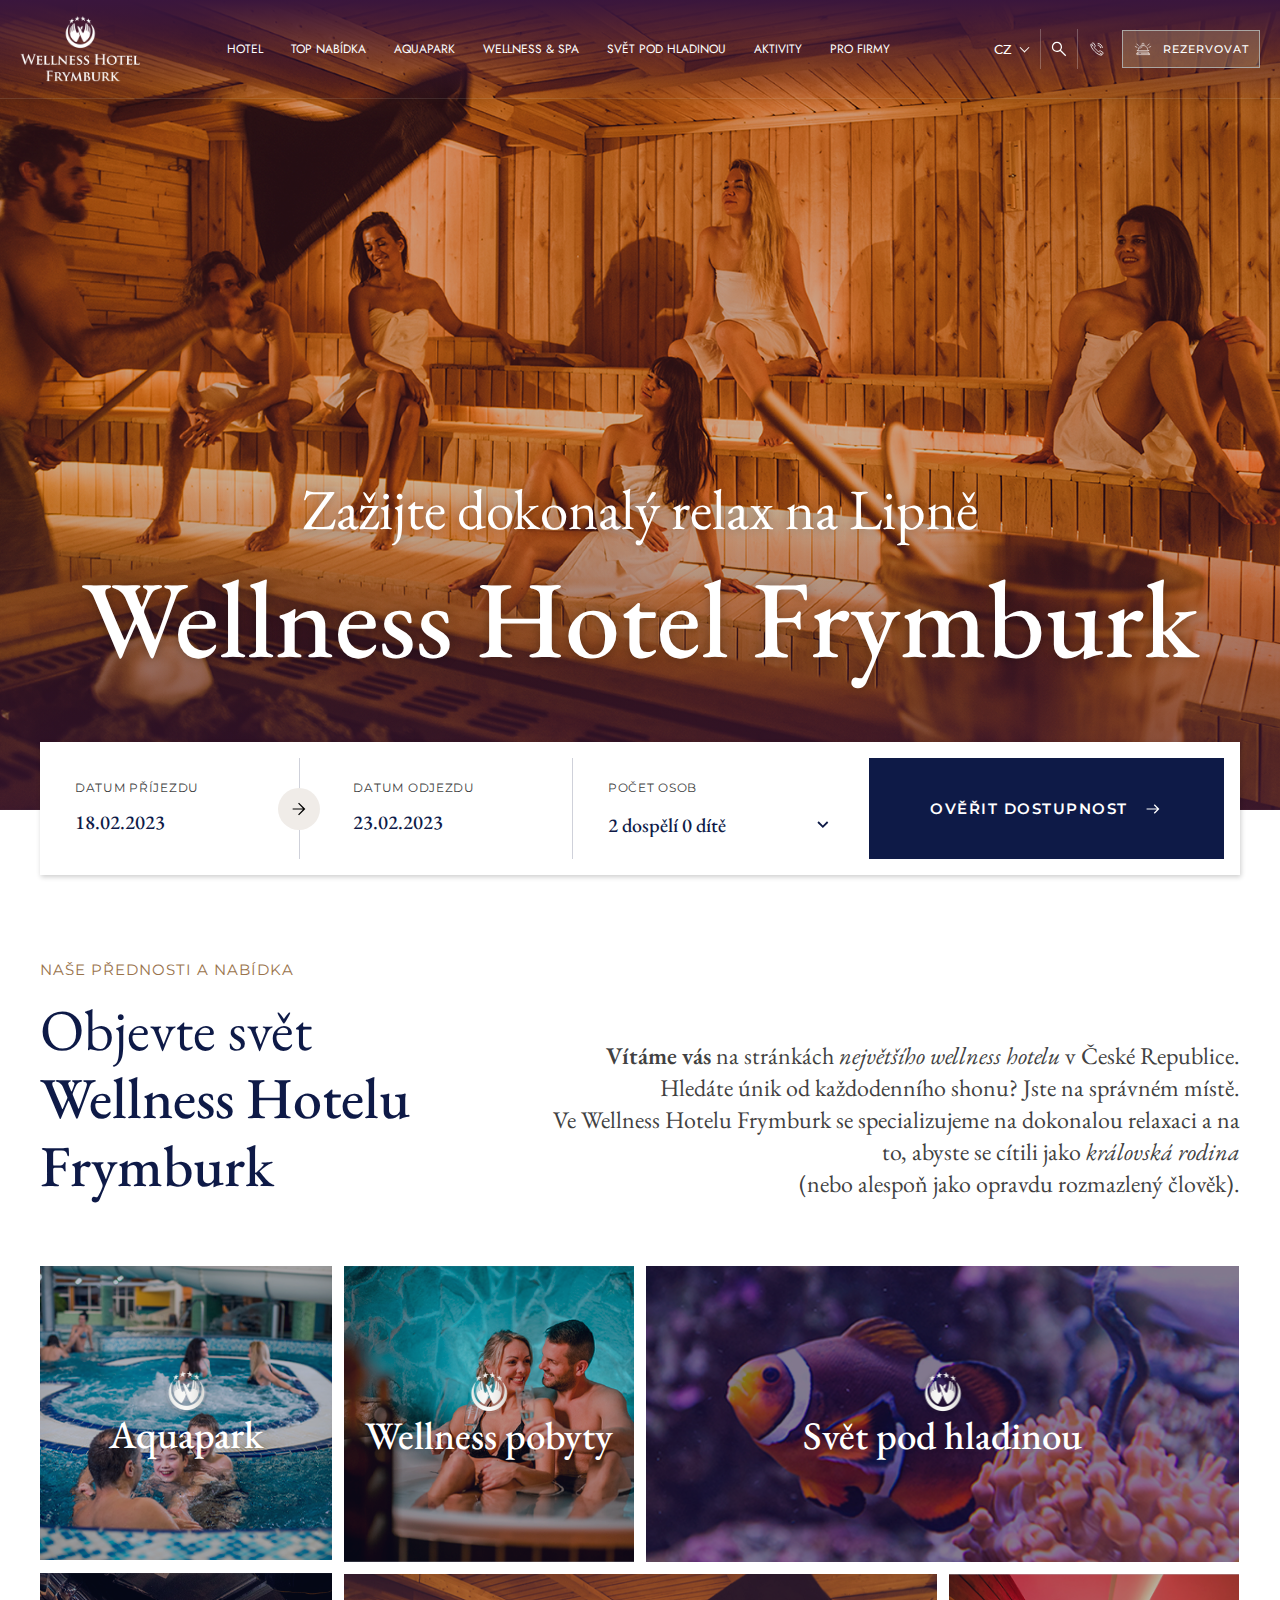
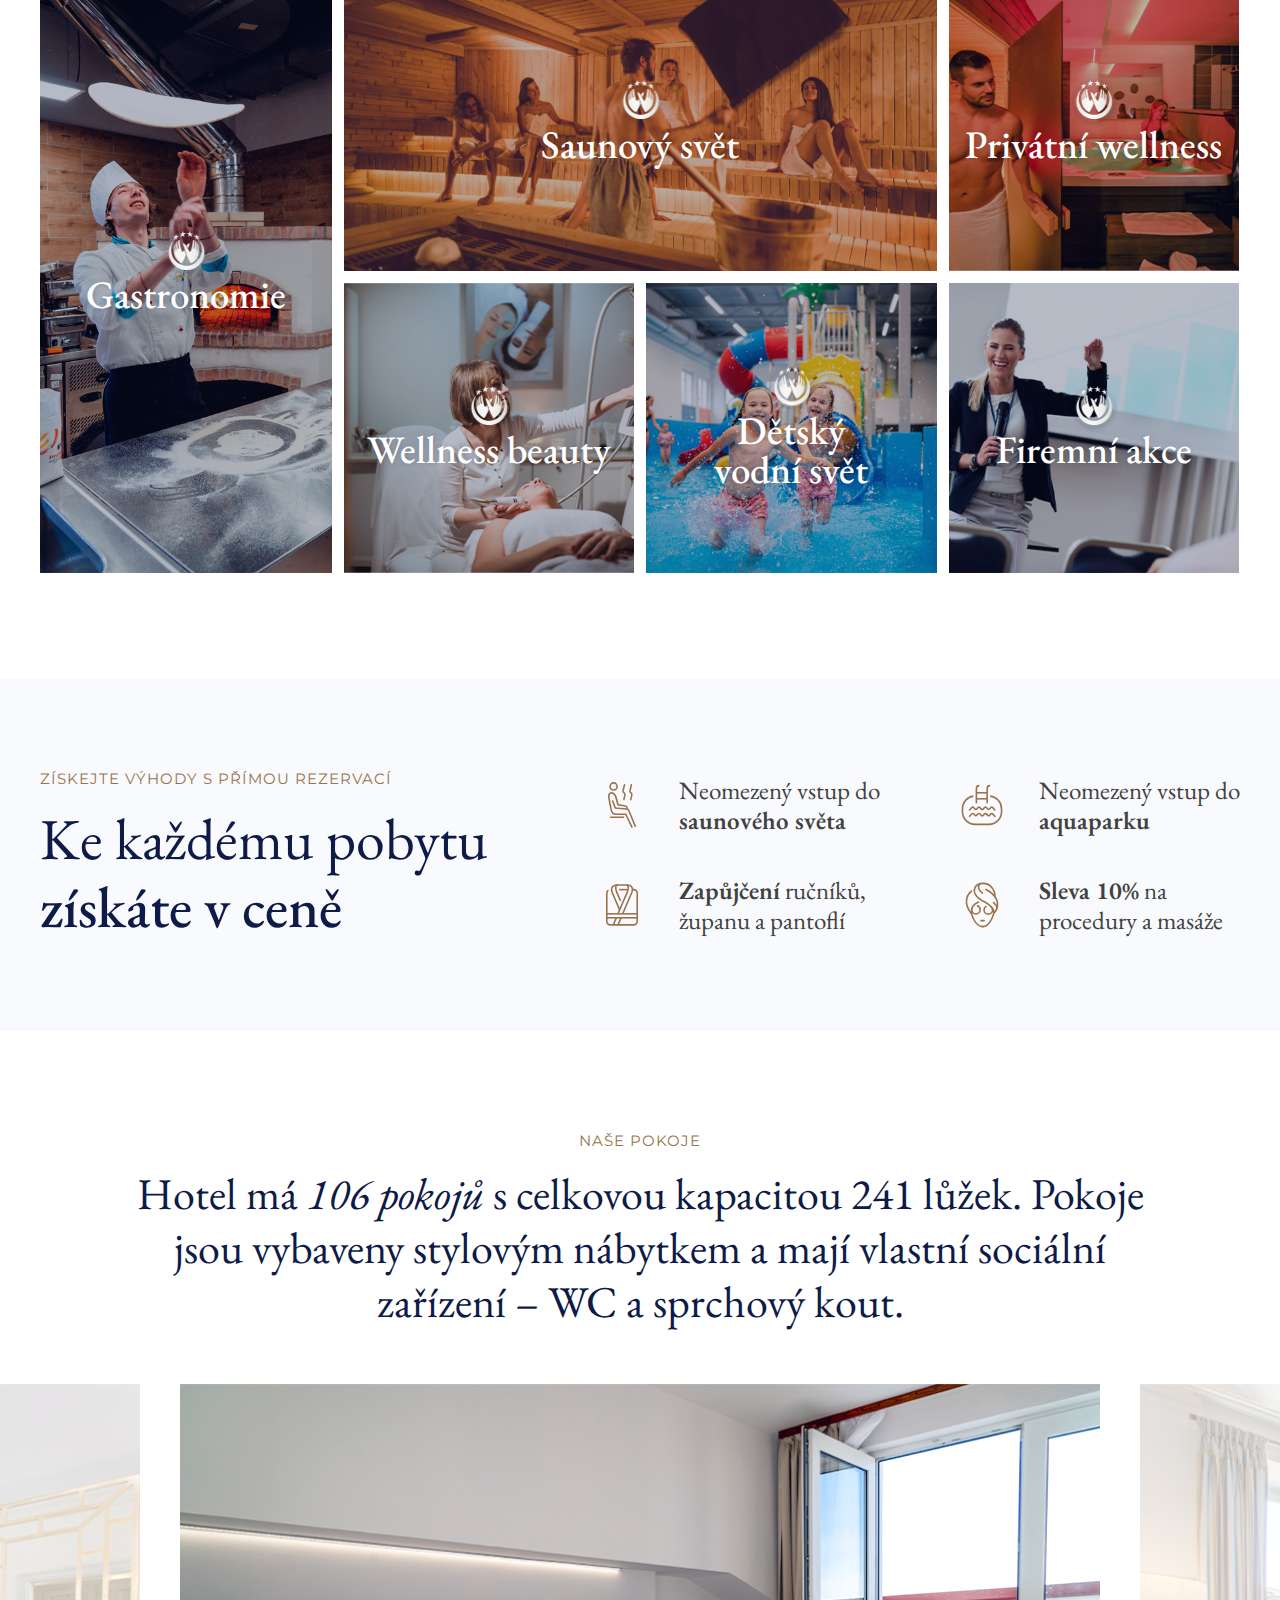
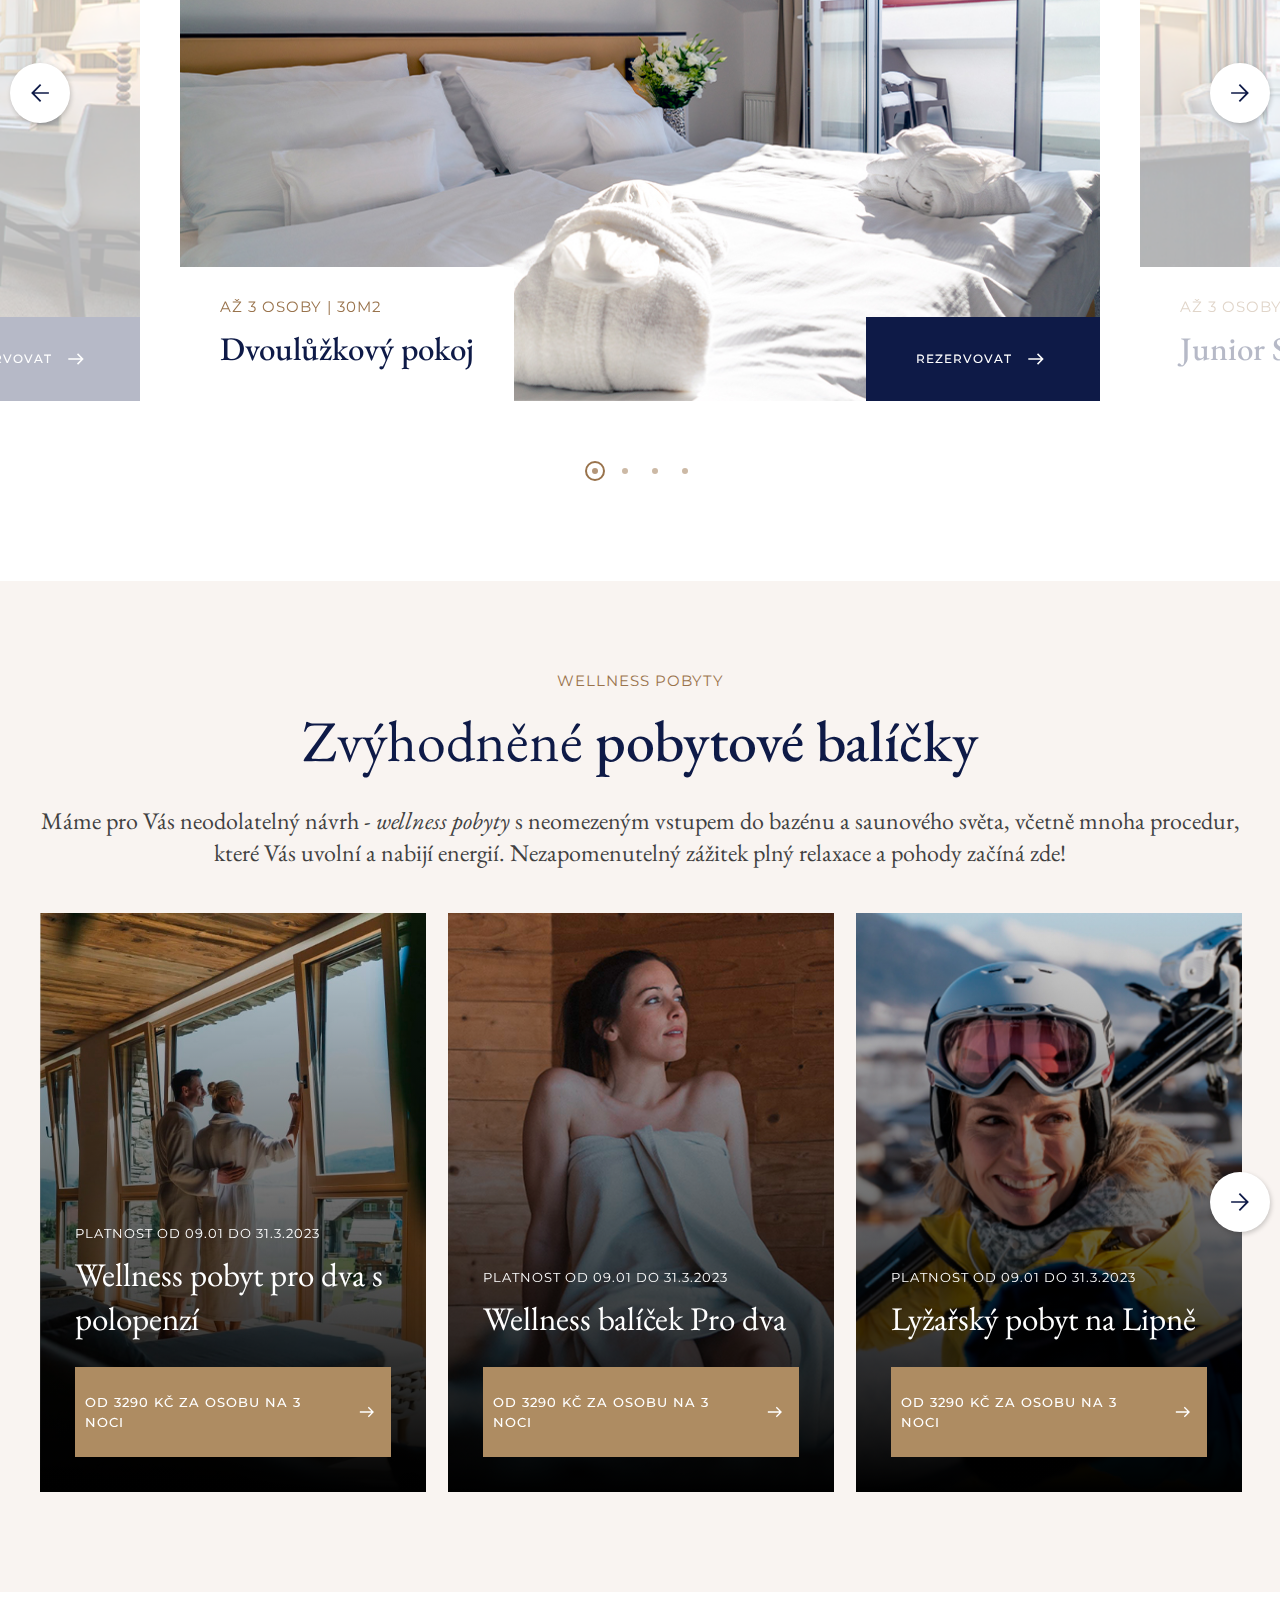
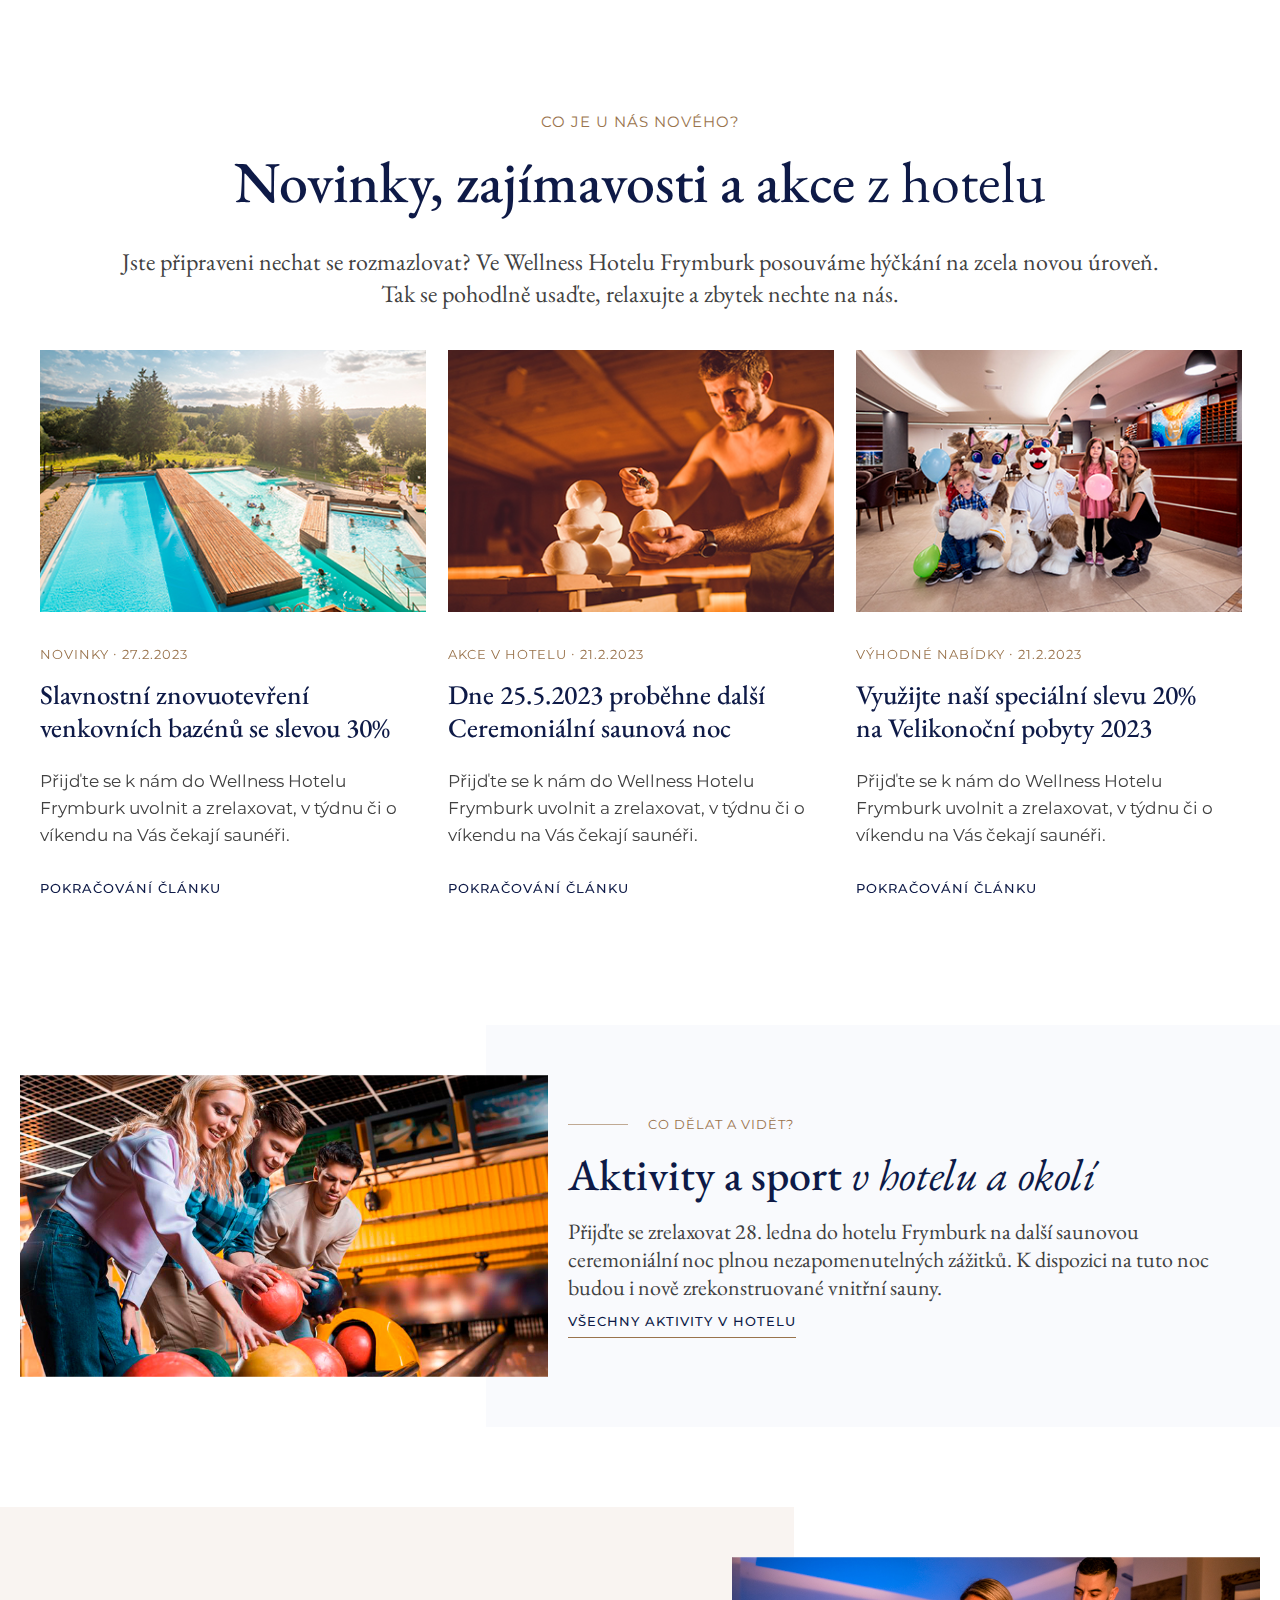
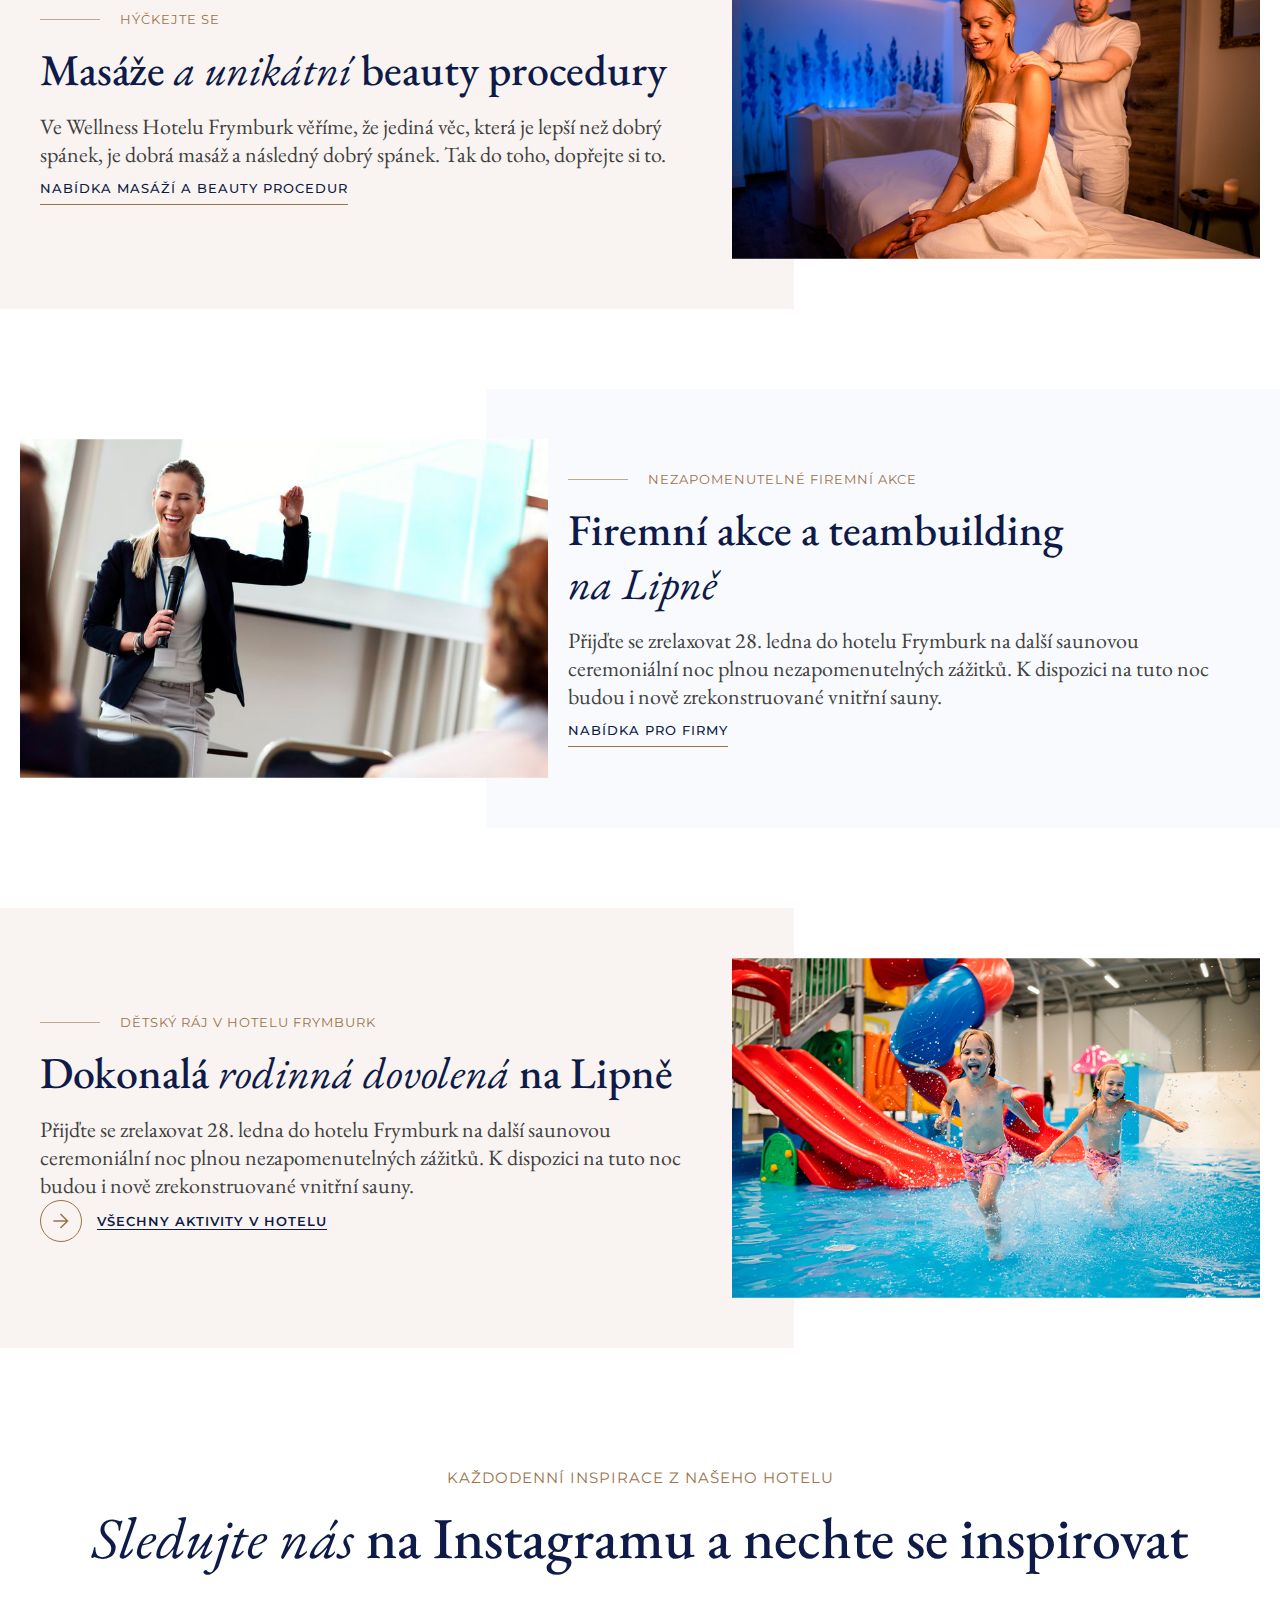
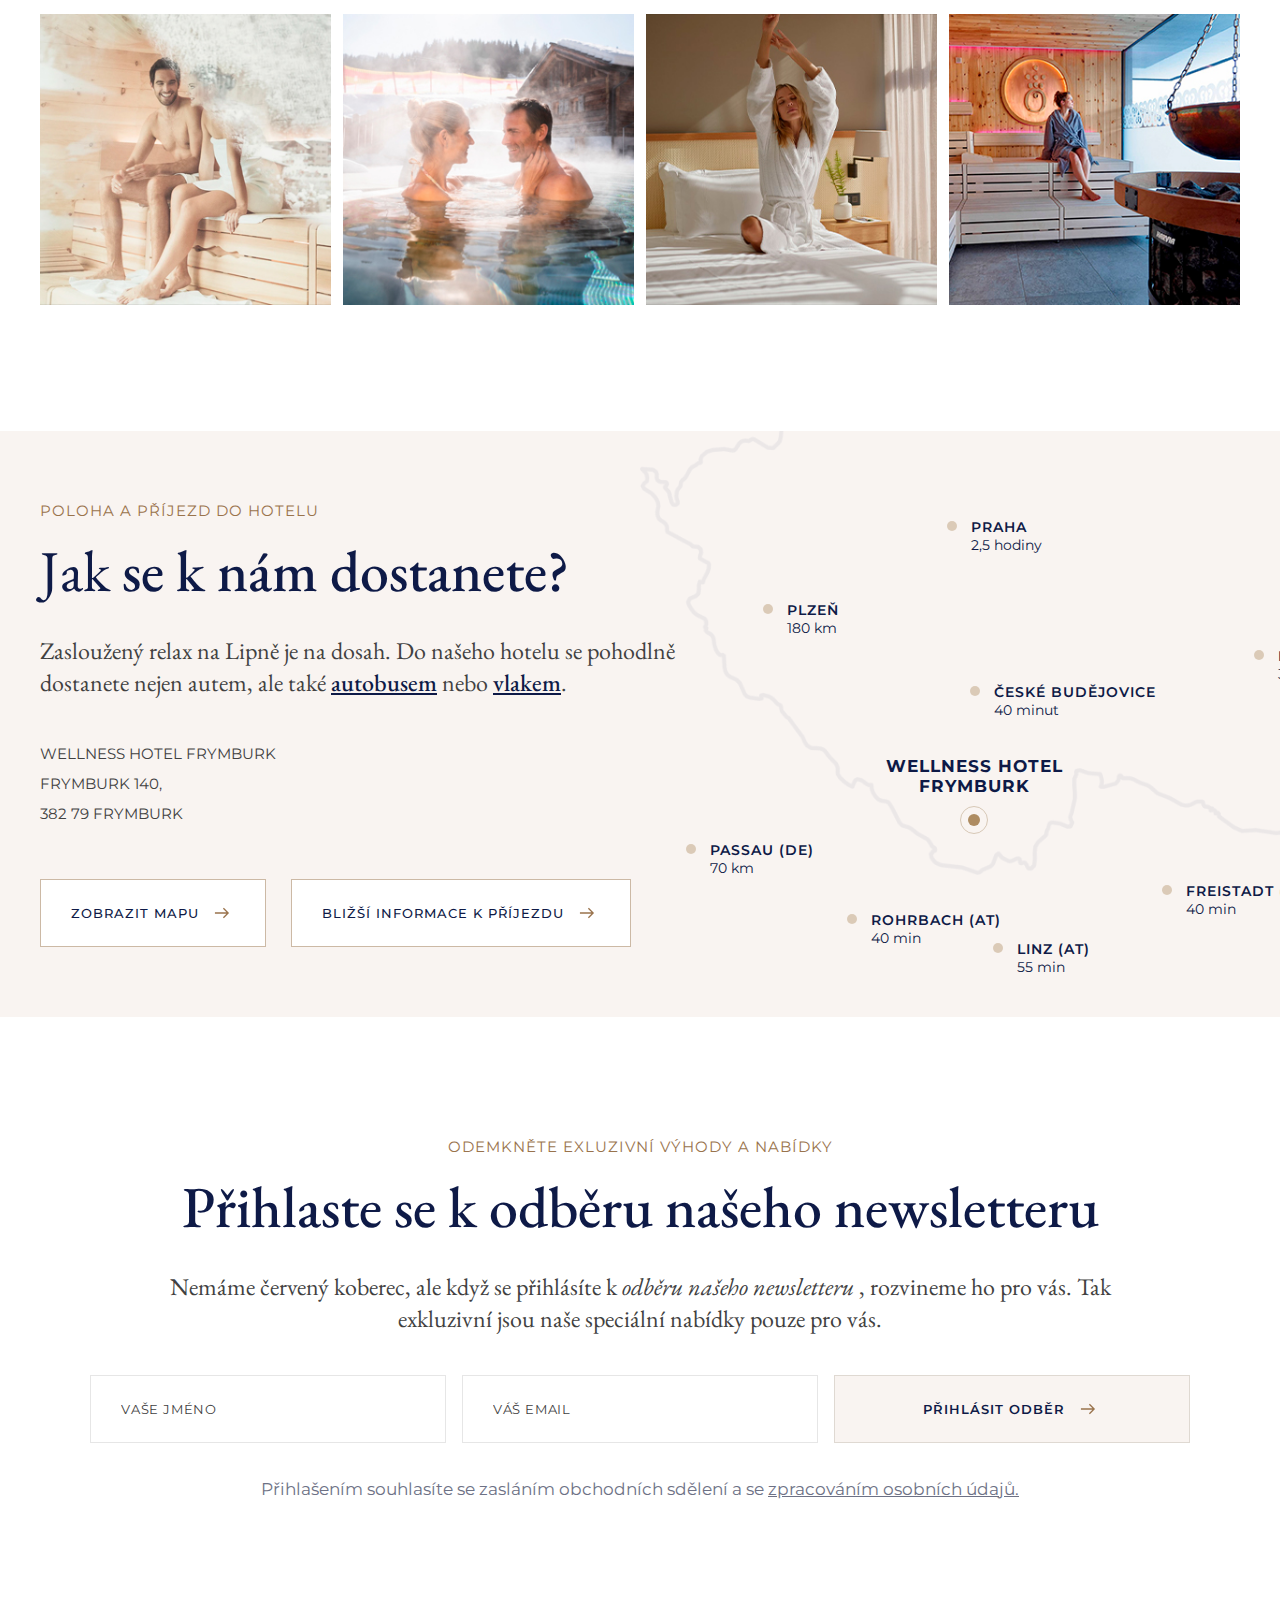
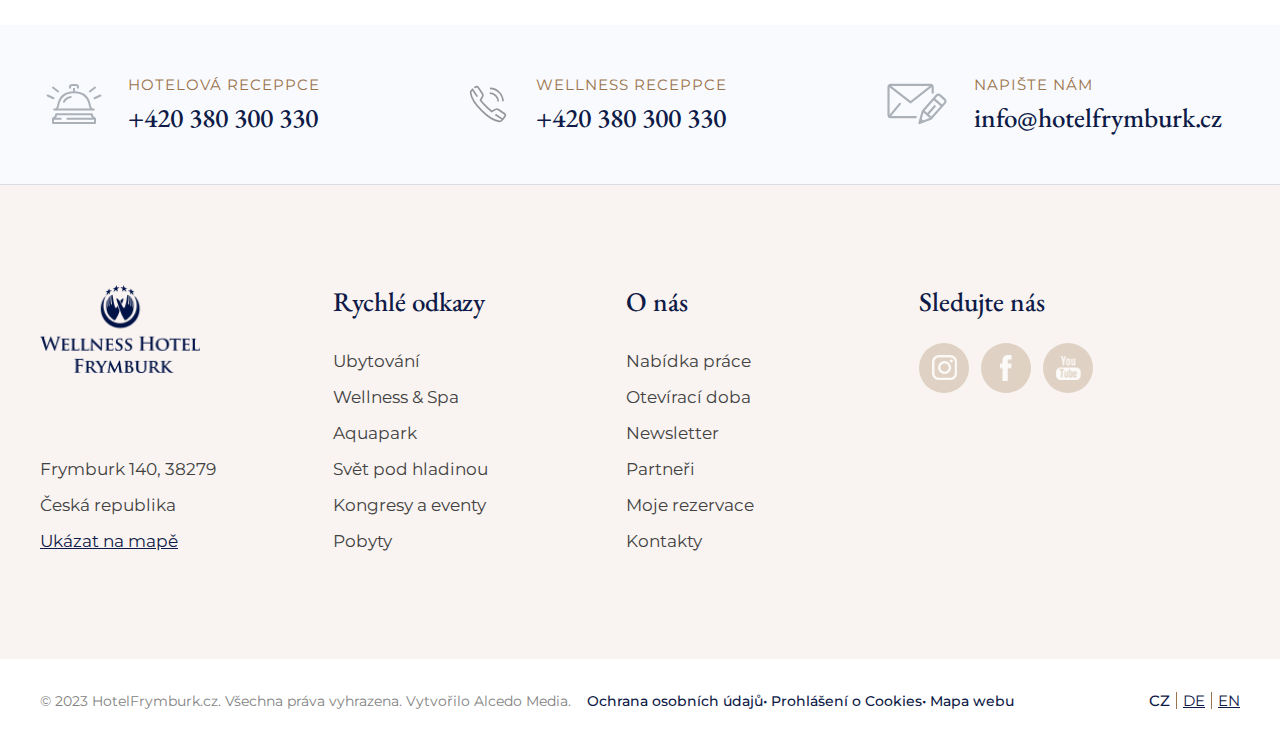
==== commit 218f6b9b: "asd" ====
--- a/index.html
+++ b/index.html
@@ -104,7 +104,7 @@
                 </div>
                 <div class="navMenu__inner-col">
                   <div class="navMenu__item">
-                    <h5 class="navMenu__item-btn">
+                    <h5 class="title5 navMenu__item-btn">
                       Kongresy a firemní akce
                     </h5>
                     <div class="navMenu__item-dropdown">
@@ -125,7 +125,7 @@
                 </div>
                 <div class="navMenu__inner-col">
                   <div class="navMenu__item">
-                    <h5 class="navMenu__item-btn">
+                    <h5 class="title5 navMenu__item-btn">
                       Pro rodiny s dětmi
                     </h5>
                     <div class="navMenu__item-dropdown">
--- a/css/main.css
+++ b/css/main.css
@@ -479,10 +479,10 @@
 }
 .header::after {
   position: absolute;
-  bottom: 0;
-  left: 0;
-  width: 100%;
-  height: 100%;
+  top: -25px;
+  left: -20px;
+  width: calc(100% + 40px);
+  height: calc(100% + 25px);
   content: "";
   -webkit-box-shadow: 0px 0px 10px rgba(1, 0, 3, 0.15);
           box-shadow: 0px 0px 10px rgba(1, 0, 3, 0.15);
@@ -502,8 +502,6 @@
   -webkit-animation-duration: 0.4s;
           animation-duration: 0.4s;
   background-color: #fff;
-  -webkit-box-shadow: 0px 0px 10px rgba(1, 0, 3, 0.15);
-          box-shadow: 0px 0px 10px rgba(1, 0, 3, 0.15);
 }
 .header.sticky::before {
   opacity: 0;
@@ -576,6 +574,10 @@
       -ms-flex-align: center;
           align-items: center;
   width: 160px;
+  opacity: 1;
+}
+.header__inner-logo:hover {
+  opacity: 1;
 }
 .header__inner-logo img {
   width: 100%;
@@ -785,6 +787,10 @@
   font-weight: 600;
   padding: 5px;
   margin-bottom: 20px;
+  -webkit-user-select: none;
+     -moz-user-select: none;
+      -ms-user-select: none;
+          user-select: none;
 }
 .navMenu__inner a {
   font-size: 23px;
@@ -811,7 +817,7 @@
           flex-direction: column;
   -webkit-transition: 0.5s ease;
   transition: 0.5s ease;
-  padding: 5px 24px 20px;
+  padding: 0 24px 20px;
 }
 .navMenu__item-dropdown.active {
   opacity: 1;
@@ -820,7 +826,7 @@
 }
 .navMenu__item a {
   font-size: 20px;
-  line-height: 24px;
+  line-height: 26px;
   font-weight: 400;
 }
 .nav__inner {
@@ -870,6 +876,10 @@
       -ms-flex-align: center;
           align-items: center;
   position: relative;
+  -webkit-user-select: none;
+     -moz-user-select: none;
+      -ms-user-select: none;
+          user-select: none;
 }
 .nav__inner li a.active::before {
   position: absolute;
@@ -944,6 +954,7 @@
   font-size: 17px;
   line-height: 36px;
   color: #414141;
+  font-family: "Montserrat", sans-serif;
 }
 .footer__inner-col a:hover {
   opacity: 1;
@@ -2833,6 +2844,18 @@
   }
   .header .auto__container {
     padding: 0 20px;
+  }
+  .header::after {
+    position: absolute;
+    top: 0;
+    left: 0;
+    width: 100%;
+    height: 100%;
+    content: "";
+    -webkit-box-shadow: 0px 0px 10px rgba(1, 0, 3, 0.15);
+            box-shadow: 0px 0px 10px rgba(1, 0, 3, 0.15);
+    z-index: 99;
+    pointer-events: none;
   }
   .header__inner {
     padding: 16px 0;
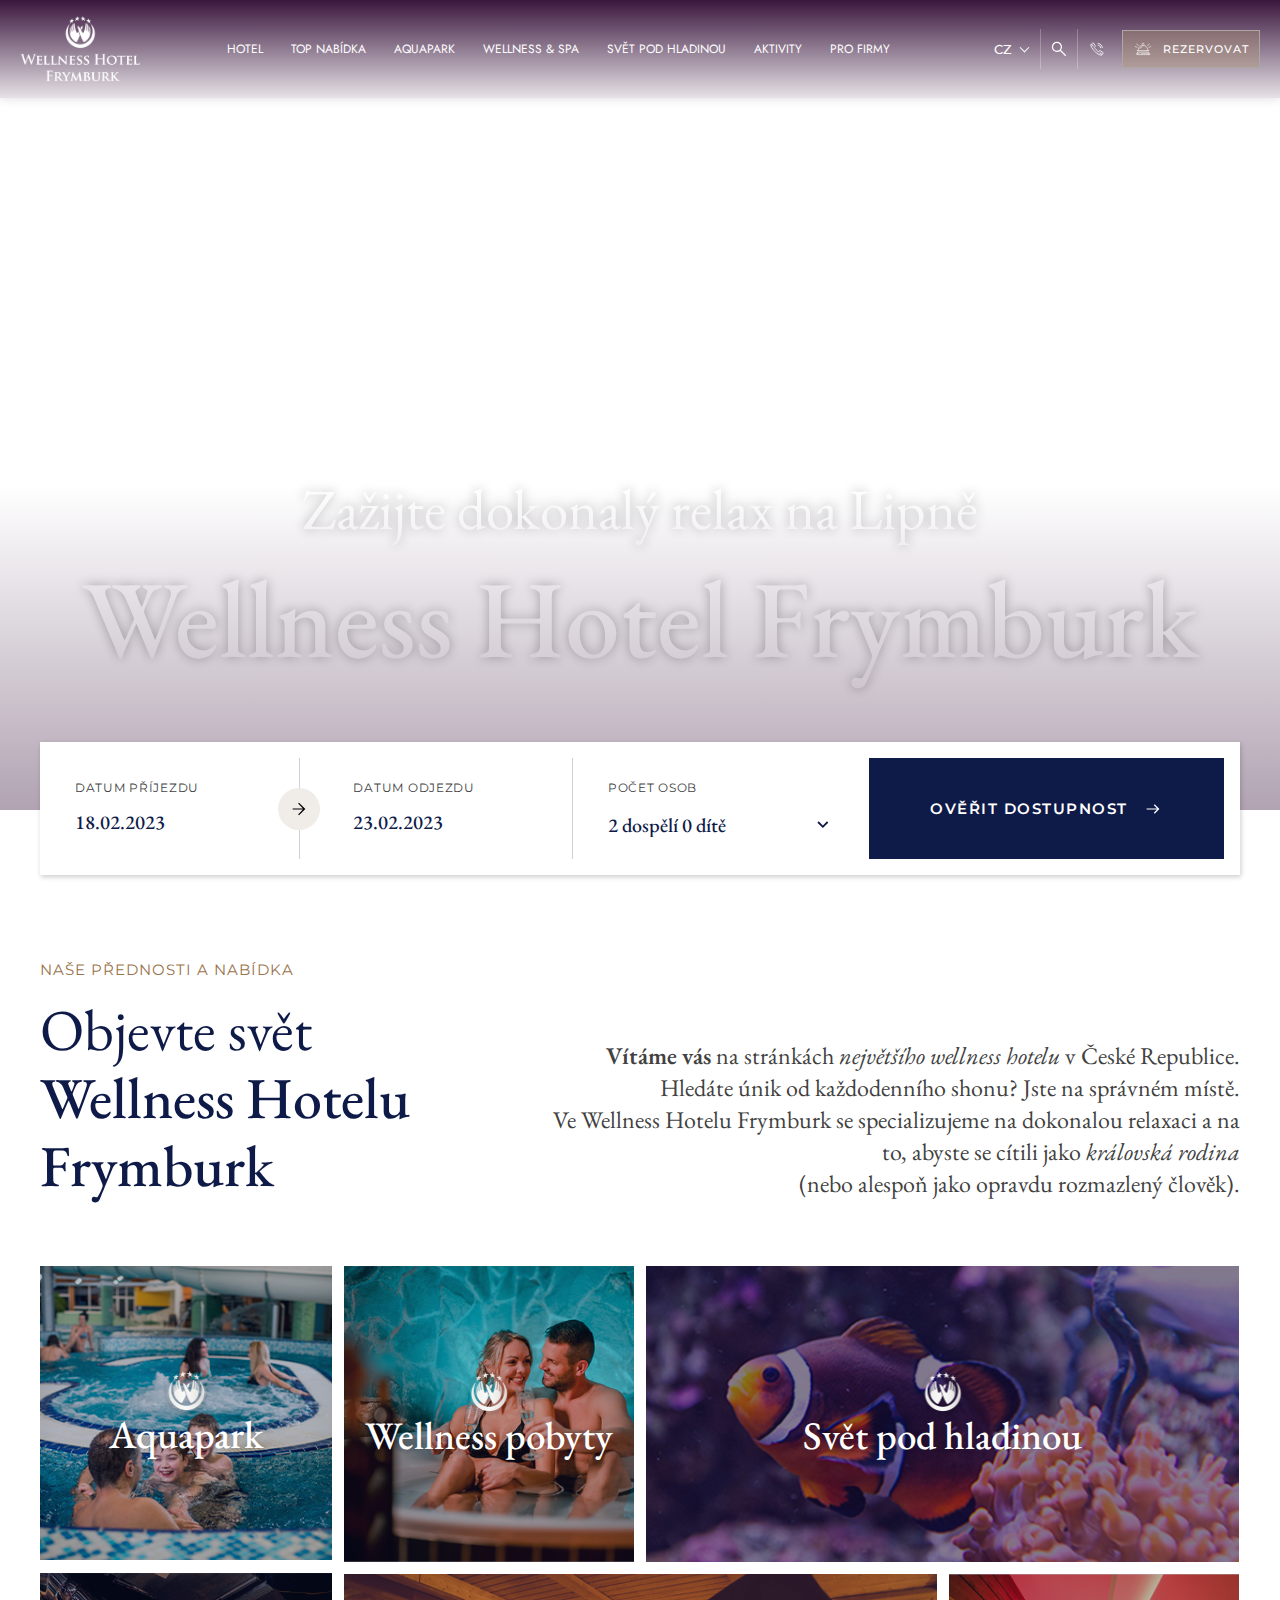
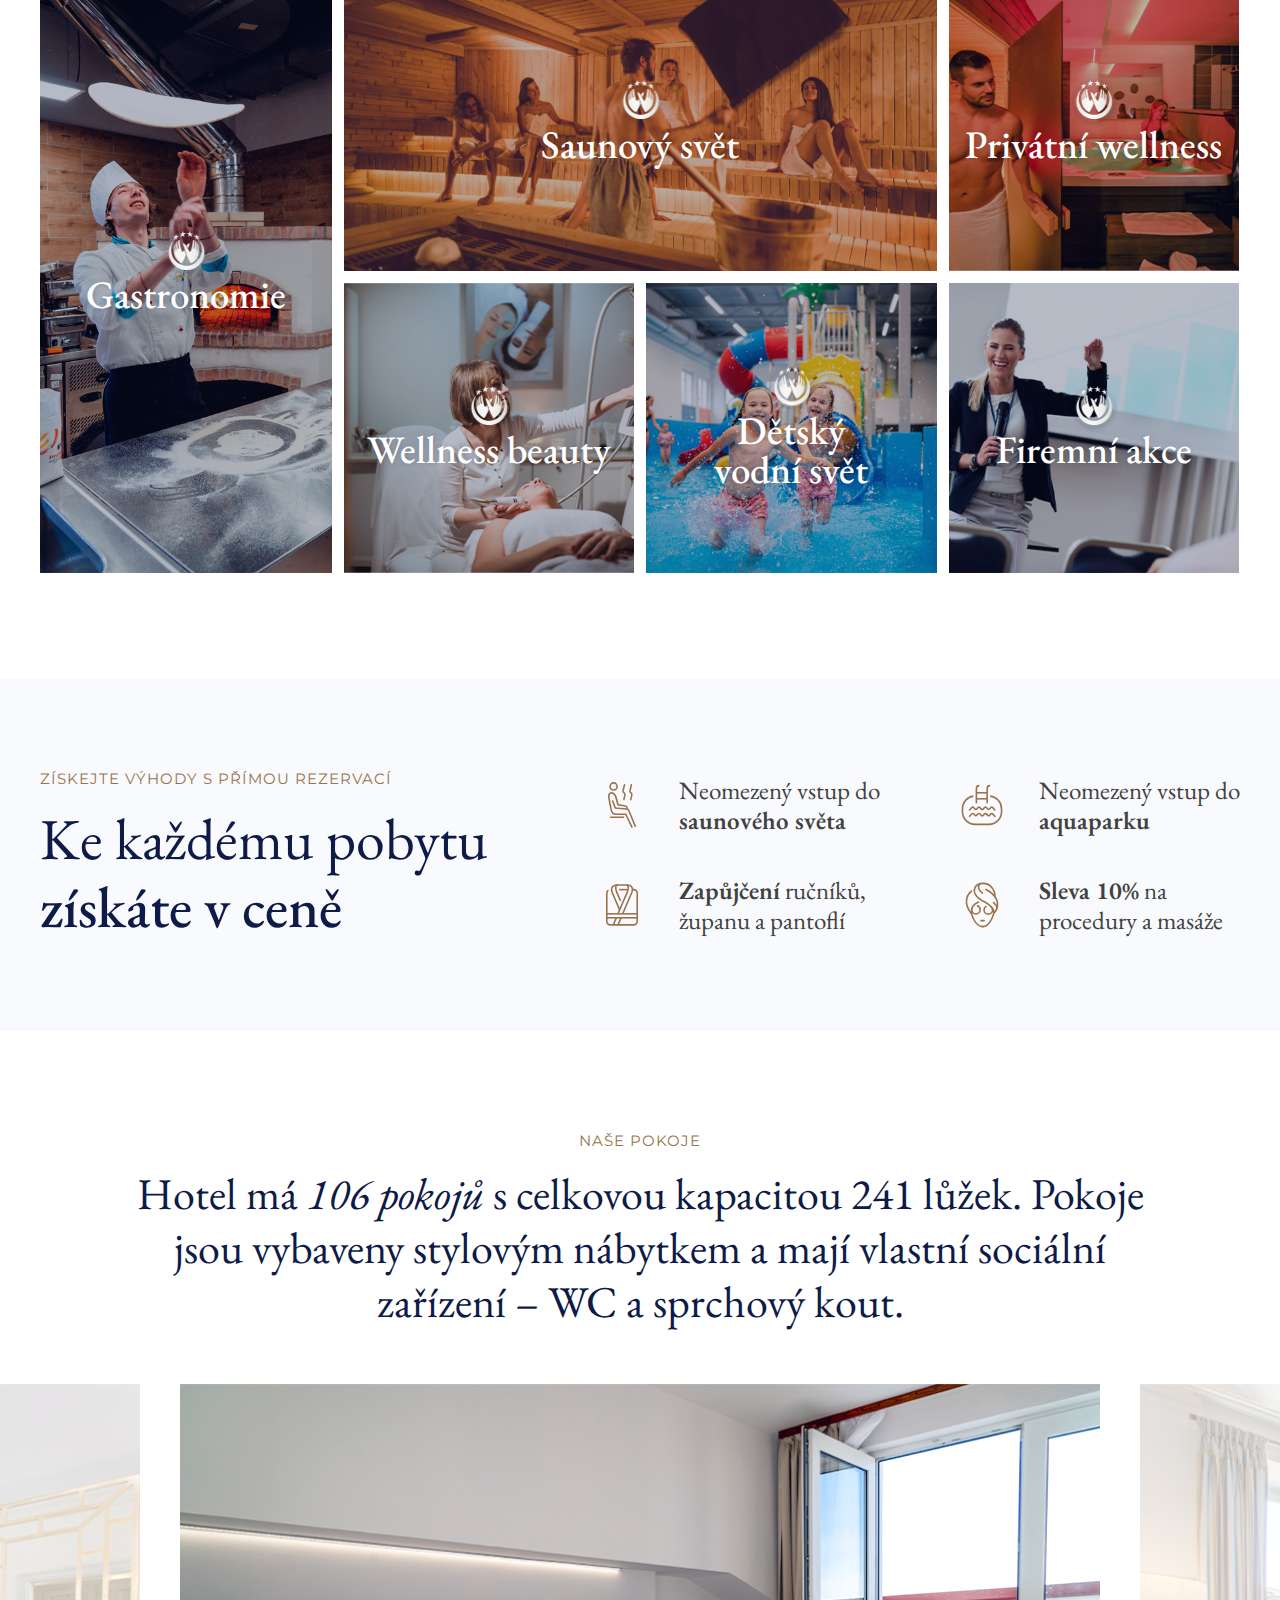
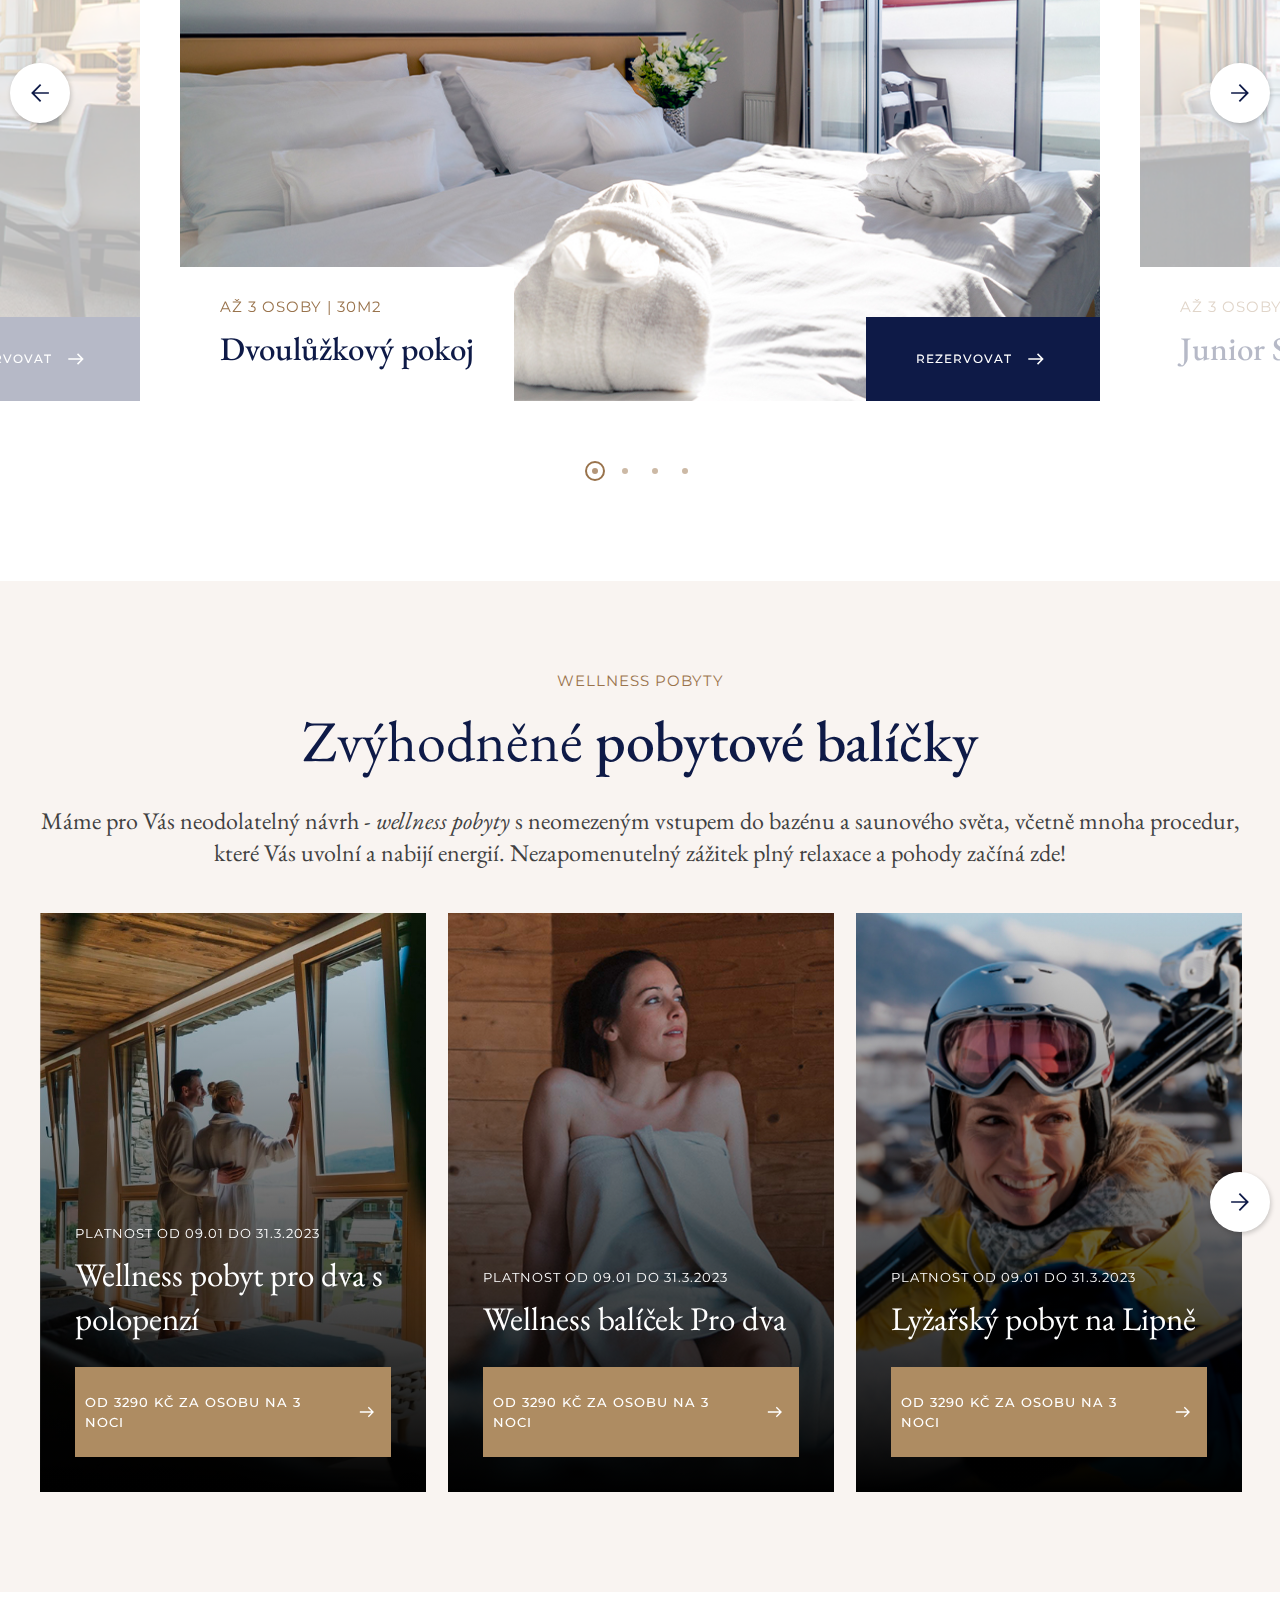
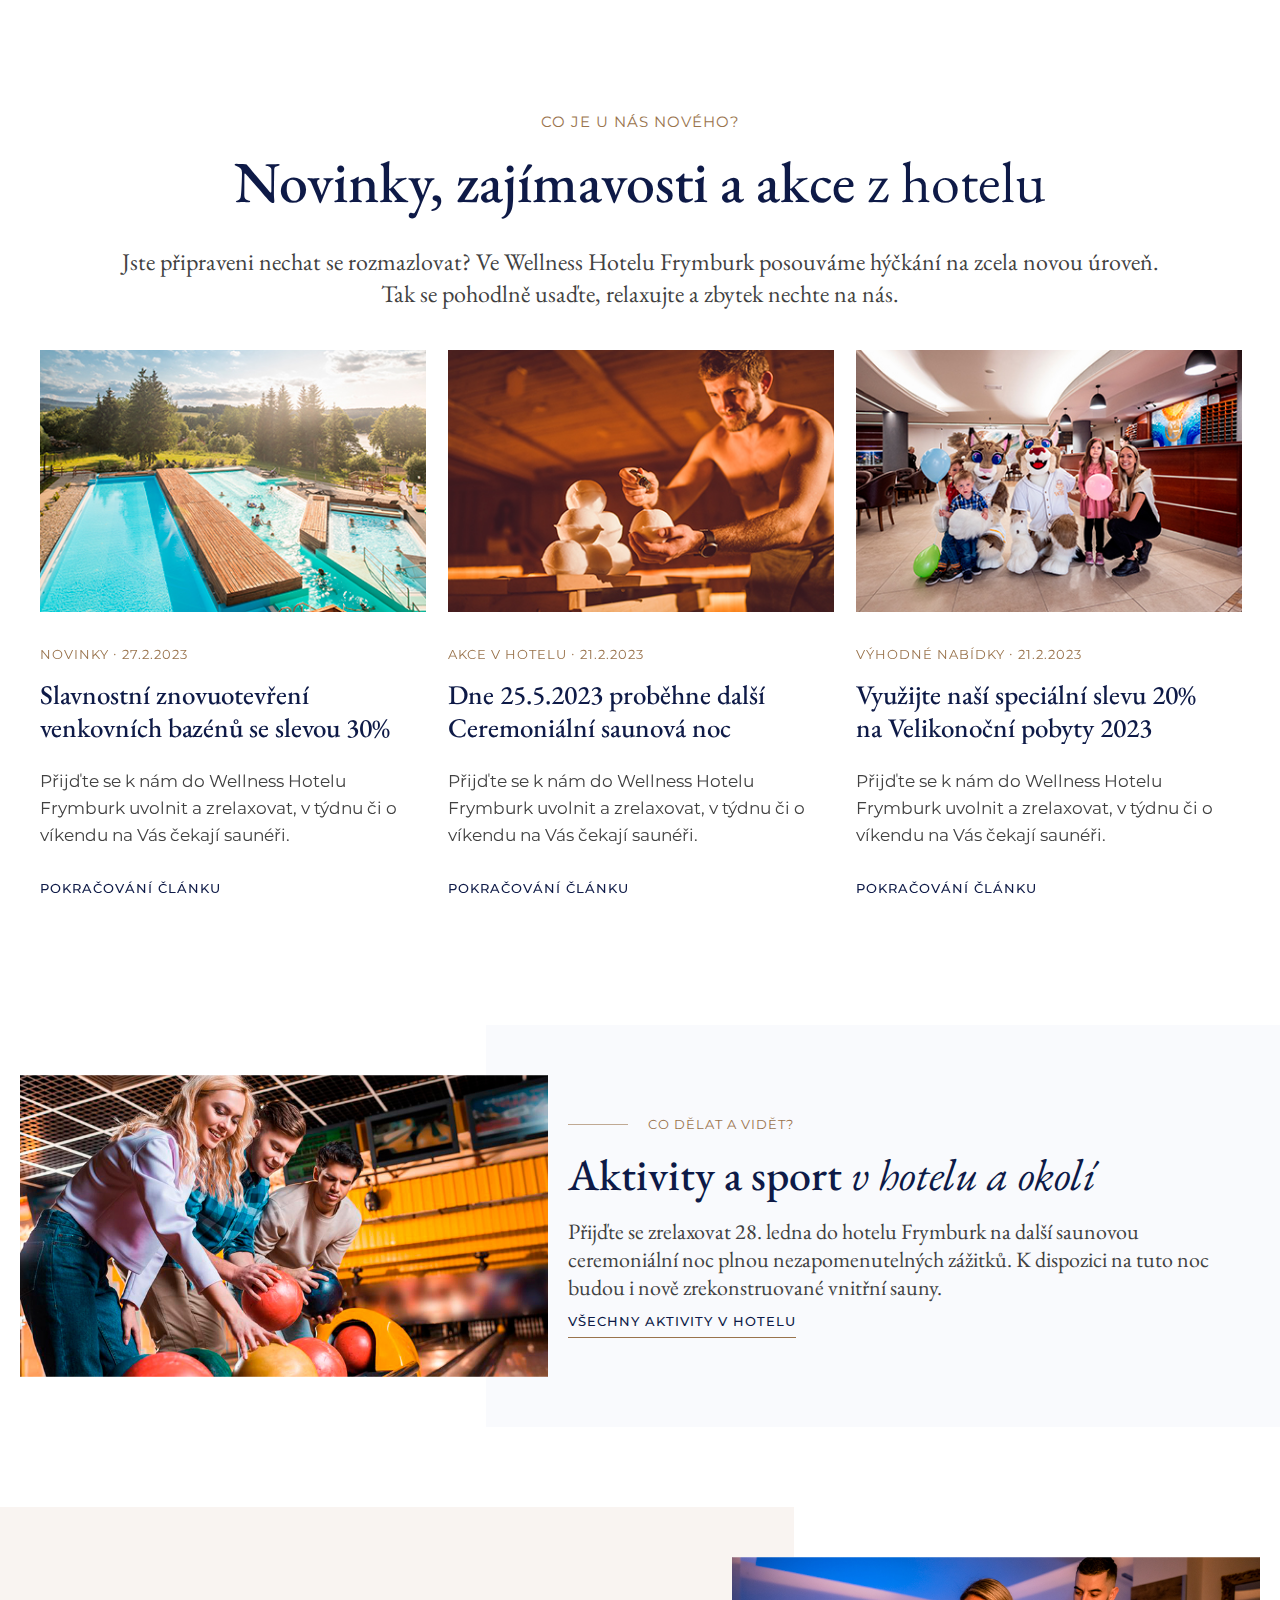
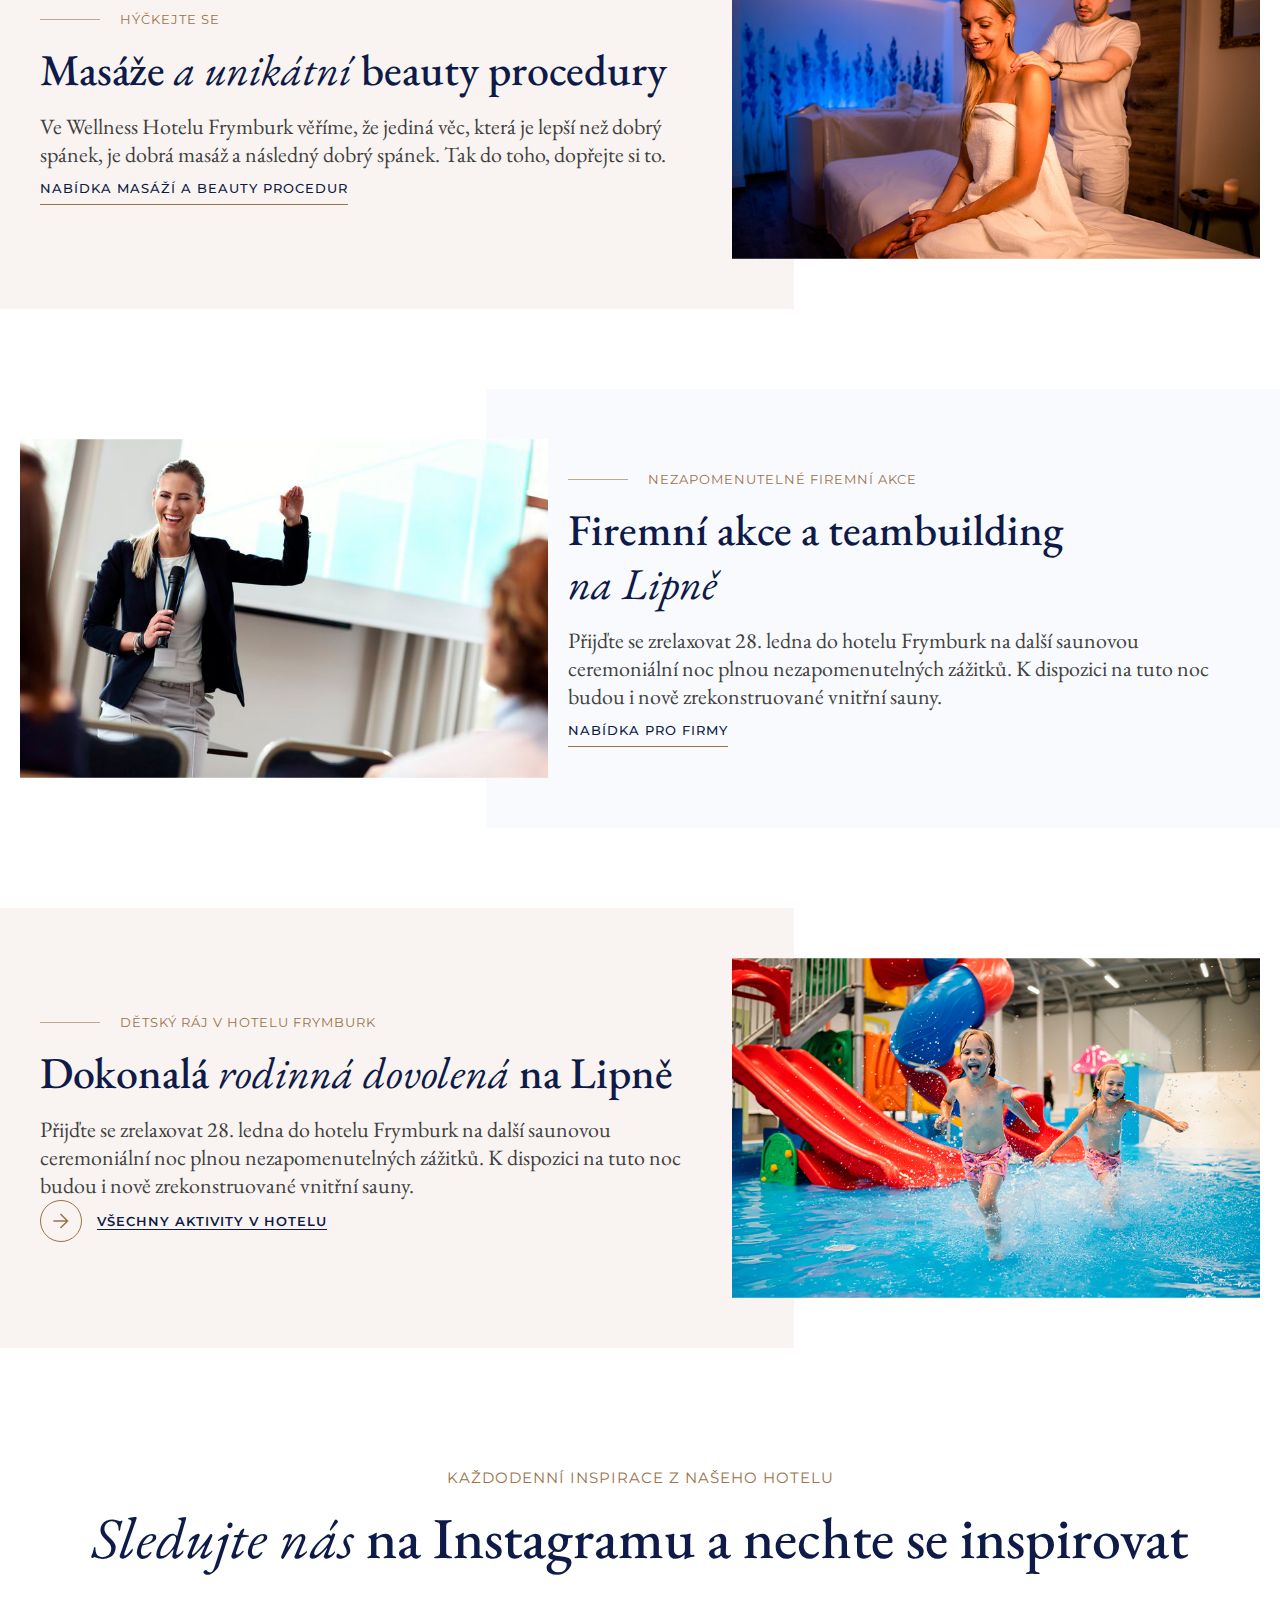
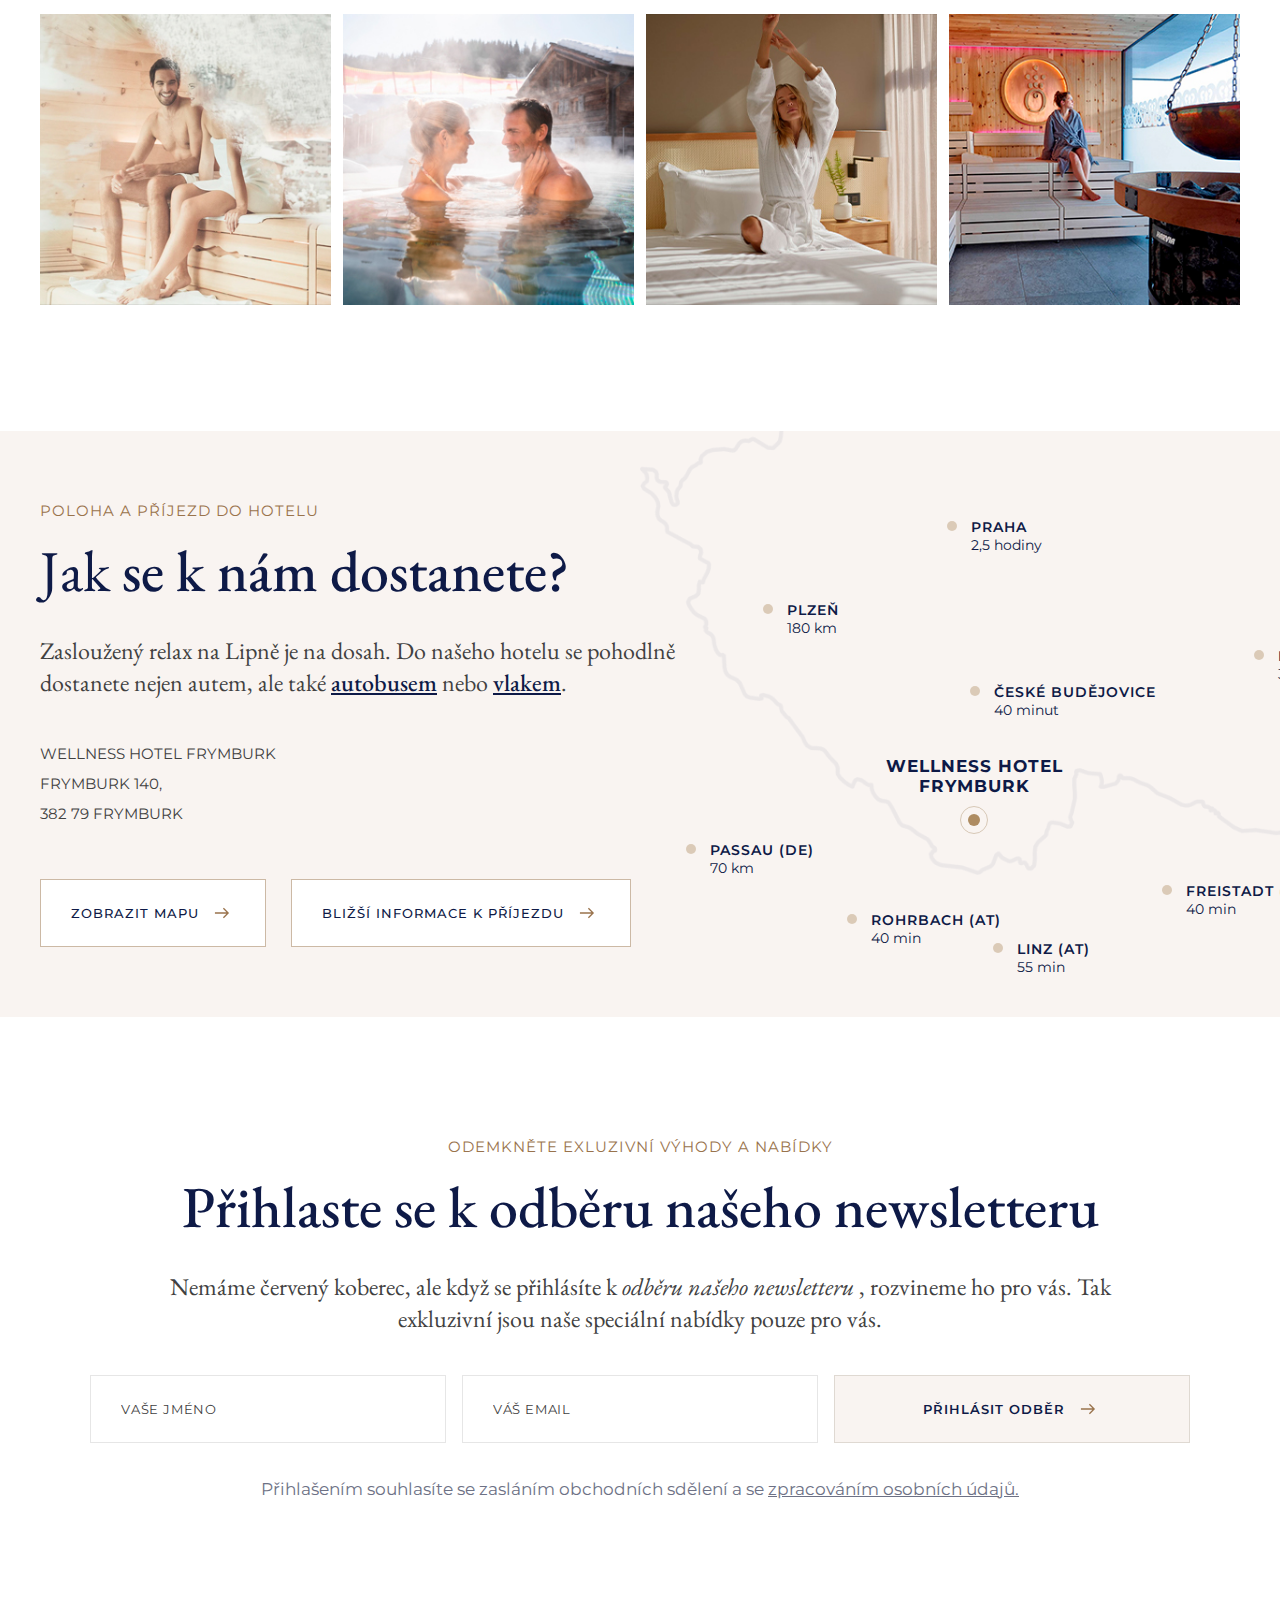
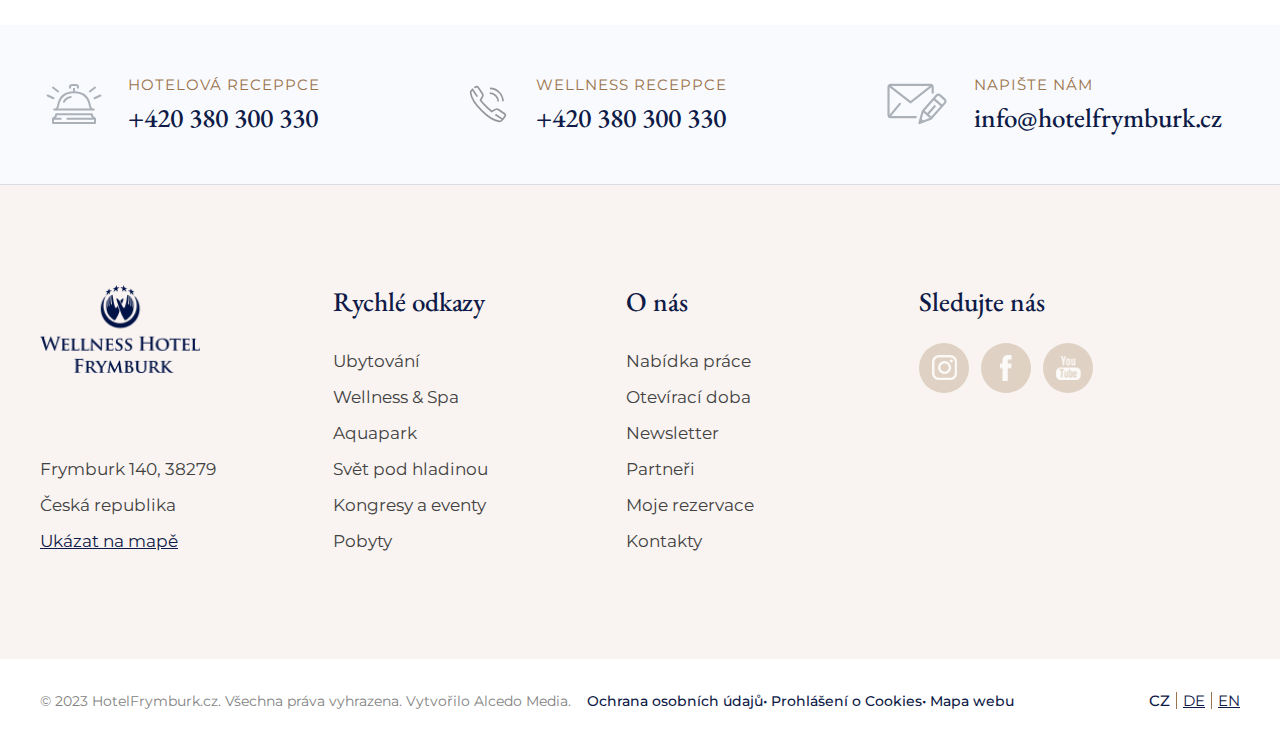
==== commit 34a102cd: "asd" ====
--- a/index.html
+++ b/index.html
@@ -191,6 +191,10 @@
     <!-- hero start
     =========================================== -->
     <section class="hero">
+      <div class="hero__bg">
+        <video class="avia__video" muted loop autoplay src="./images/hero.mp4"></video>
+        <!-- <img src="./images/hero.png" alt=""> -->
+      </div>
       <div class="auto__container">
         <div class="hero__inner">
           <div class="hero__inner-title">
@@ -1551,7 +1555,21 @@
   <script src="./js/easypick.js"></script>
   <script src="./js/steps.js"></script>
   <script src="./js/main.js"></script>
-
+  <script>
+    jQuery(document).ready(function () {
+      jQuery(".avia__video").attr("muted", "true");
+      jQuery(".avia__video").attr("loop", "true");
+      const videoElements = document.querySelectorAll(".avia__video");
+      videoElements.forEach((videoElement) => {
+        videoElement.autoplay = true;
+        videoElement.muted = true;
+        if (videoElement.playing) {
+        } else {
+          videoElement.play();
+        }
+      });
+    });
+  </script>
 </body>
 
 </html>--- a/css/main.css
+++ b/css/main.css
@@ -471,8 +471,8 @@
   left: 0;
   width: 100%;
   height: 100%;
-  background: -webkit-gradient(linear, left top, left bottom, from(#3a163d), to(#3a163d10));
-  background: linear-gradient(to bottom, #3a163d, #3a163d10);
+  background: -webkit-gradient(linear, left top, left bottom, from(#3a163d), to(#3a163d20));
+  background: linear-gradient(to bottom, #3a163d, #3a163d20);
   content: "";
   -webkit-transition: 0.3s ease;
   transition: 0.3s ease;
@@ -2342,9 +2342,22 @@
 }
 
 .hero {
-  background: url("../images/hero.png") no-repeat center;
-  background-size: cover;
   position: relative;
+}
+.hero__bg {
+  position: absolute;
+  z-index: 1;
+  top: 0;
+  left: 0;
+  width: 100%;
+  height: 100%;
+  pointer-events: none;
+}
+.hero__bg video, .hero__bg img {
+  width: 100%;
+  height: 100%;
+  object-fit: cover;
+  -o-object-fit: cover;
 }
 .hero::before {
   position: absolute;
@@ -2352,12 +2365,13 @@
   left: 0;
   width: 100%;
   height: 40%;
-  background: -webkit-gradient(linear, left bottom, left top, from(#3a163d85), to(transparent));
-  background: linear-gradient(to top, #3a163d85, transparent);
+  background: -webkit-gradient(linear, left bottom, left top, from(#3a163d65), to(transparent));
+  background: linear-gradient(to top, #3a163d65, transparent);
   content: "";
   -webkit-transition: 0.3s ease;
   transition: 0.3s ease;
   pointer-events: none;
+  z-index: 2;
 }
 .hero__inner {
   min-height: 90vh;
@@ -2393,6 +2407,7 @@
   position: relative;
   bottom: -65px;
   padding: 16px 16px 16px 0;
+  z-index: 3;
 }
 .HeroCalendar__items {
   display: -webkit-box;
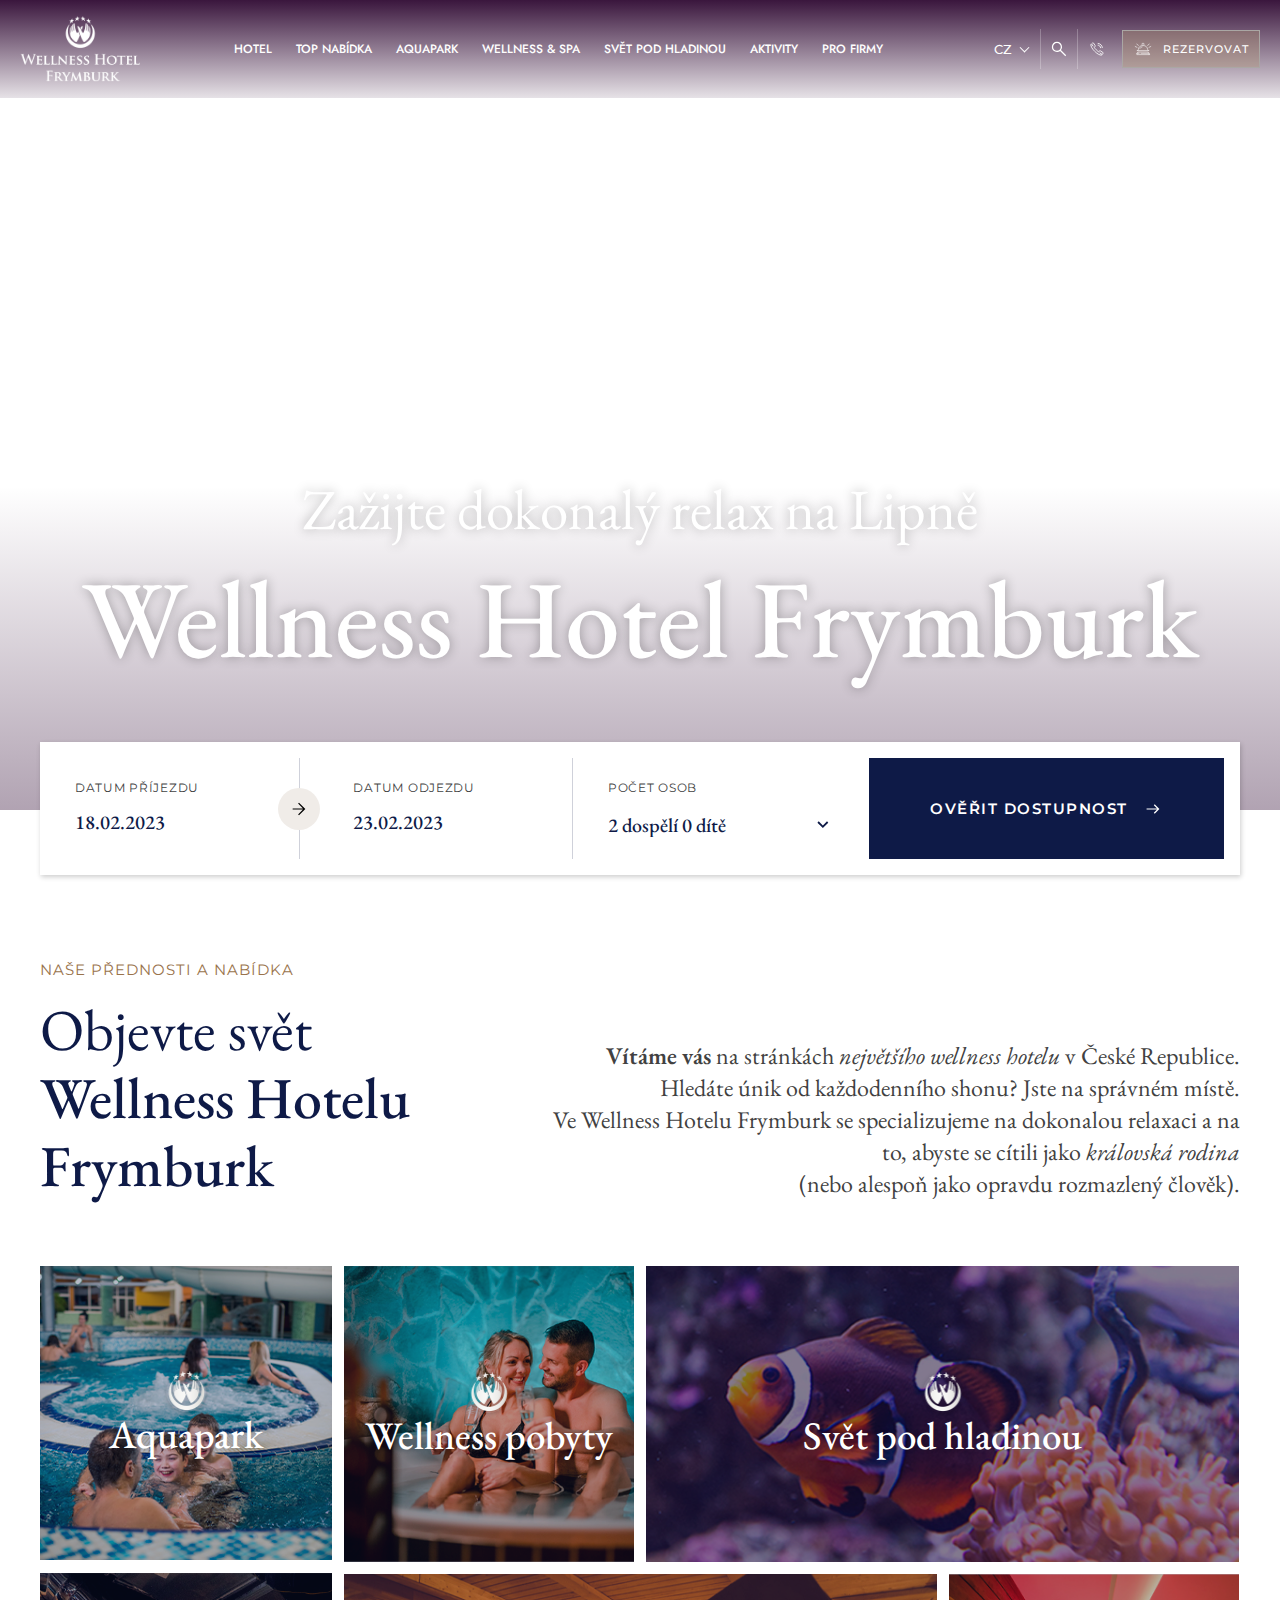
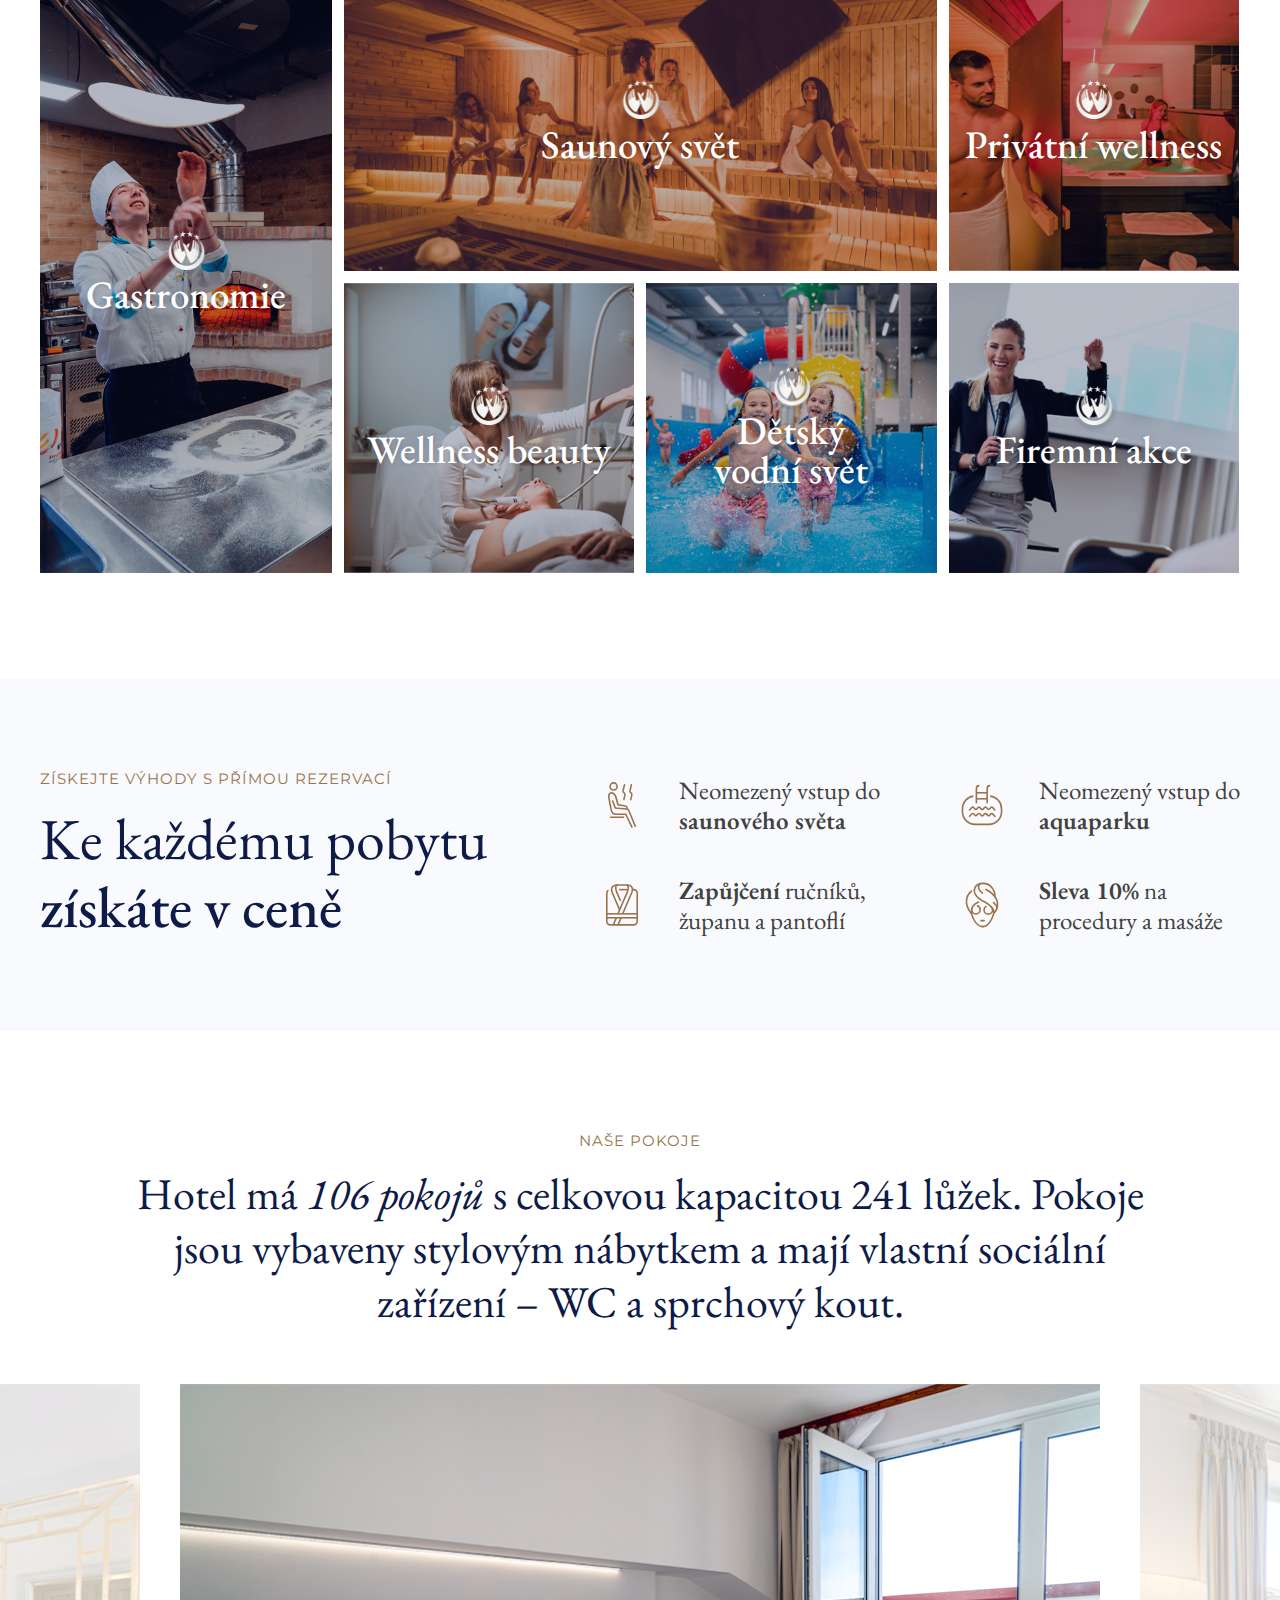
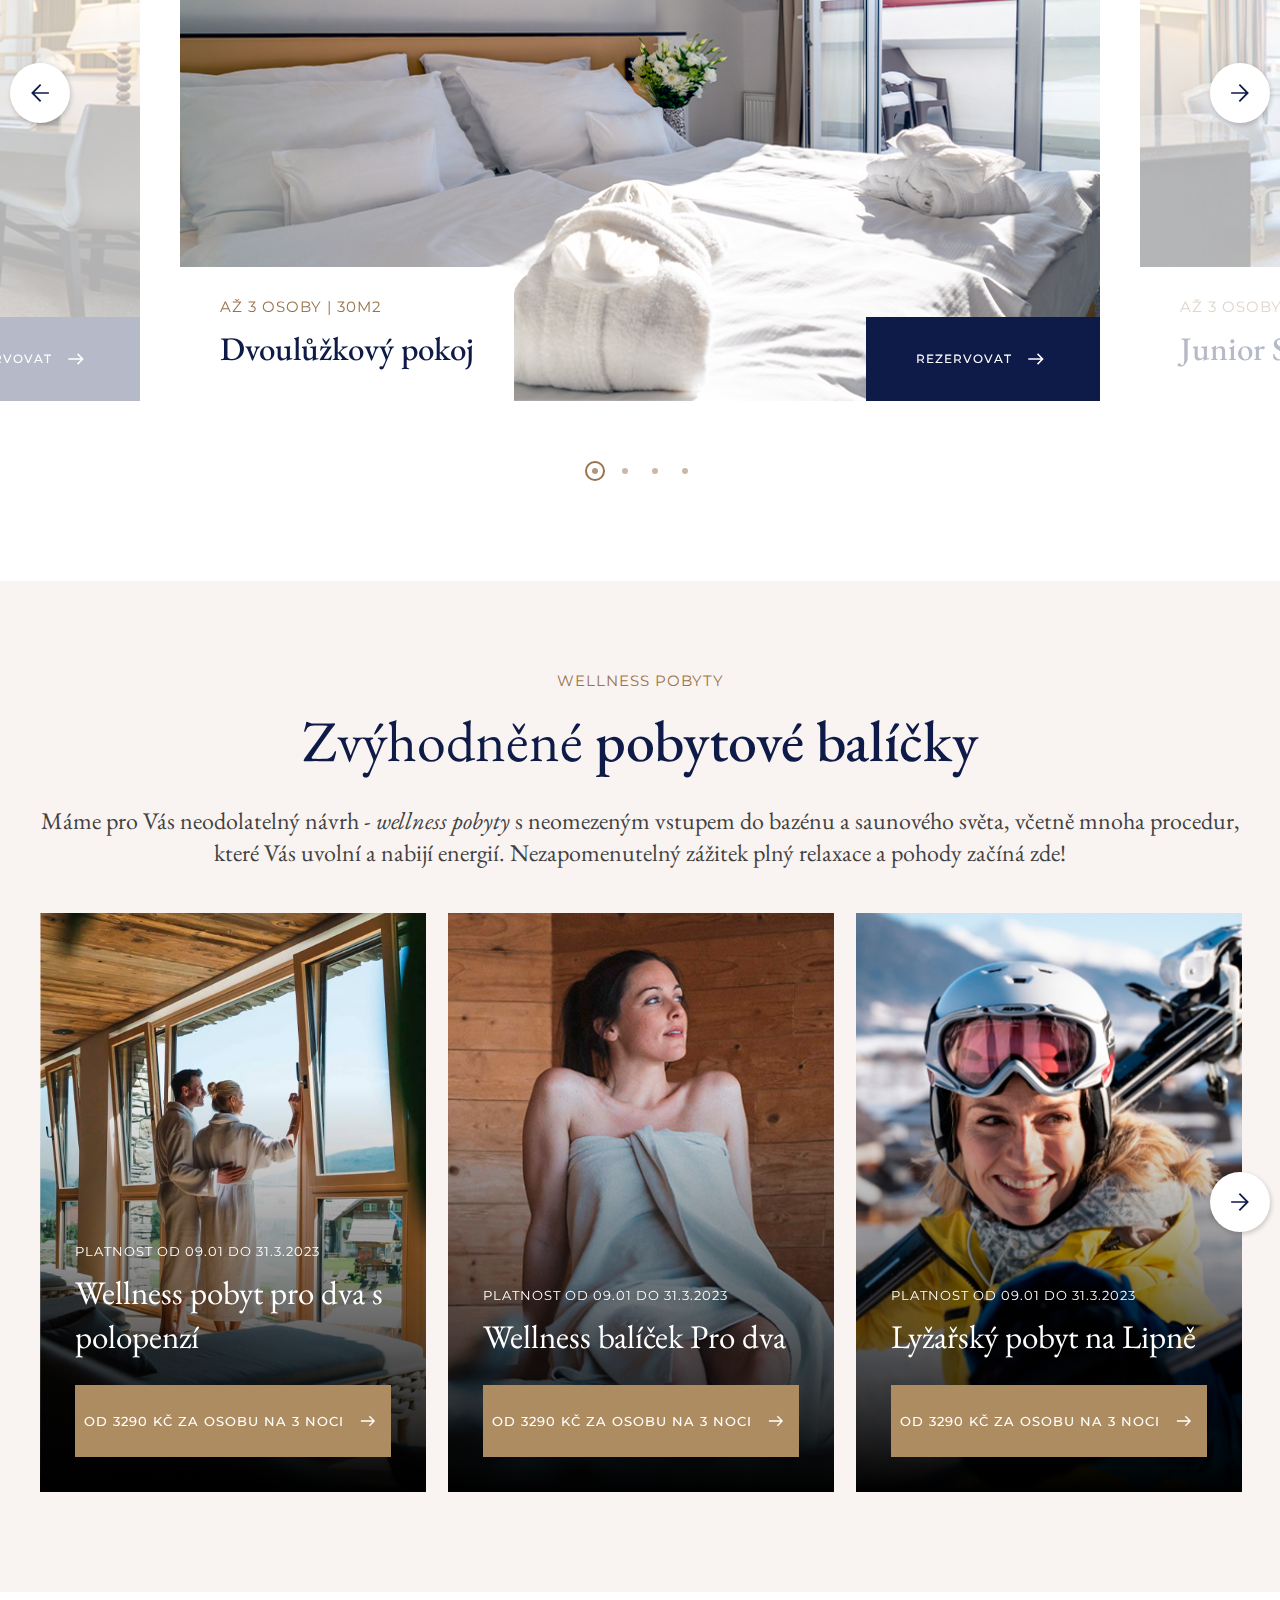
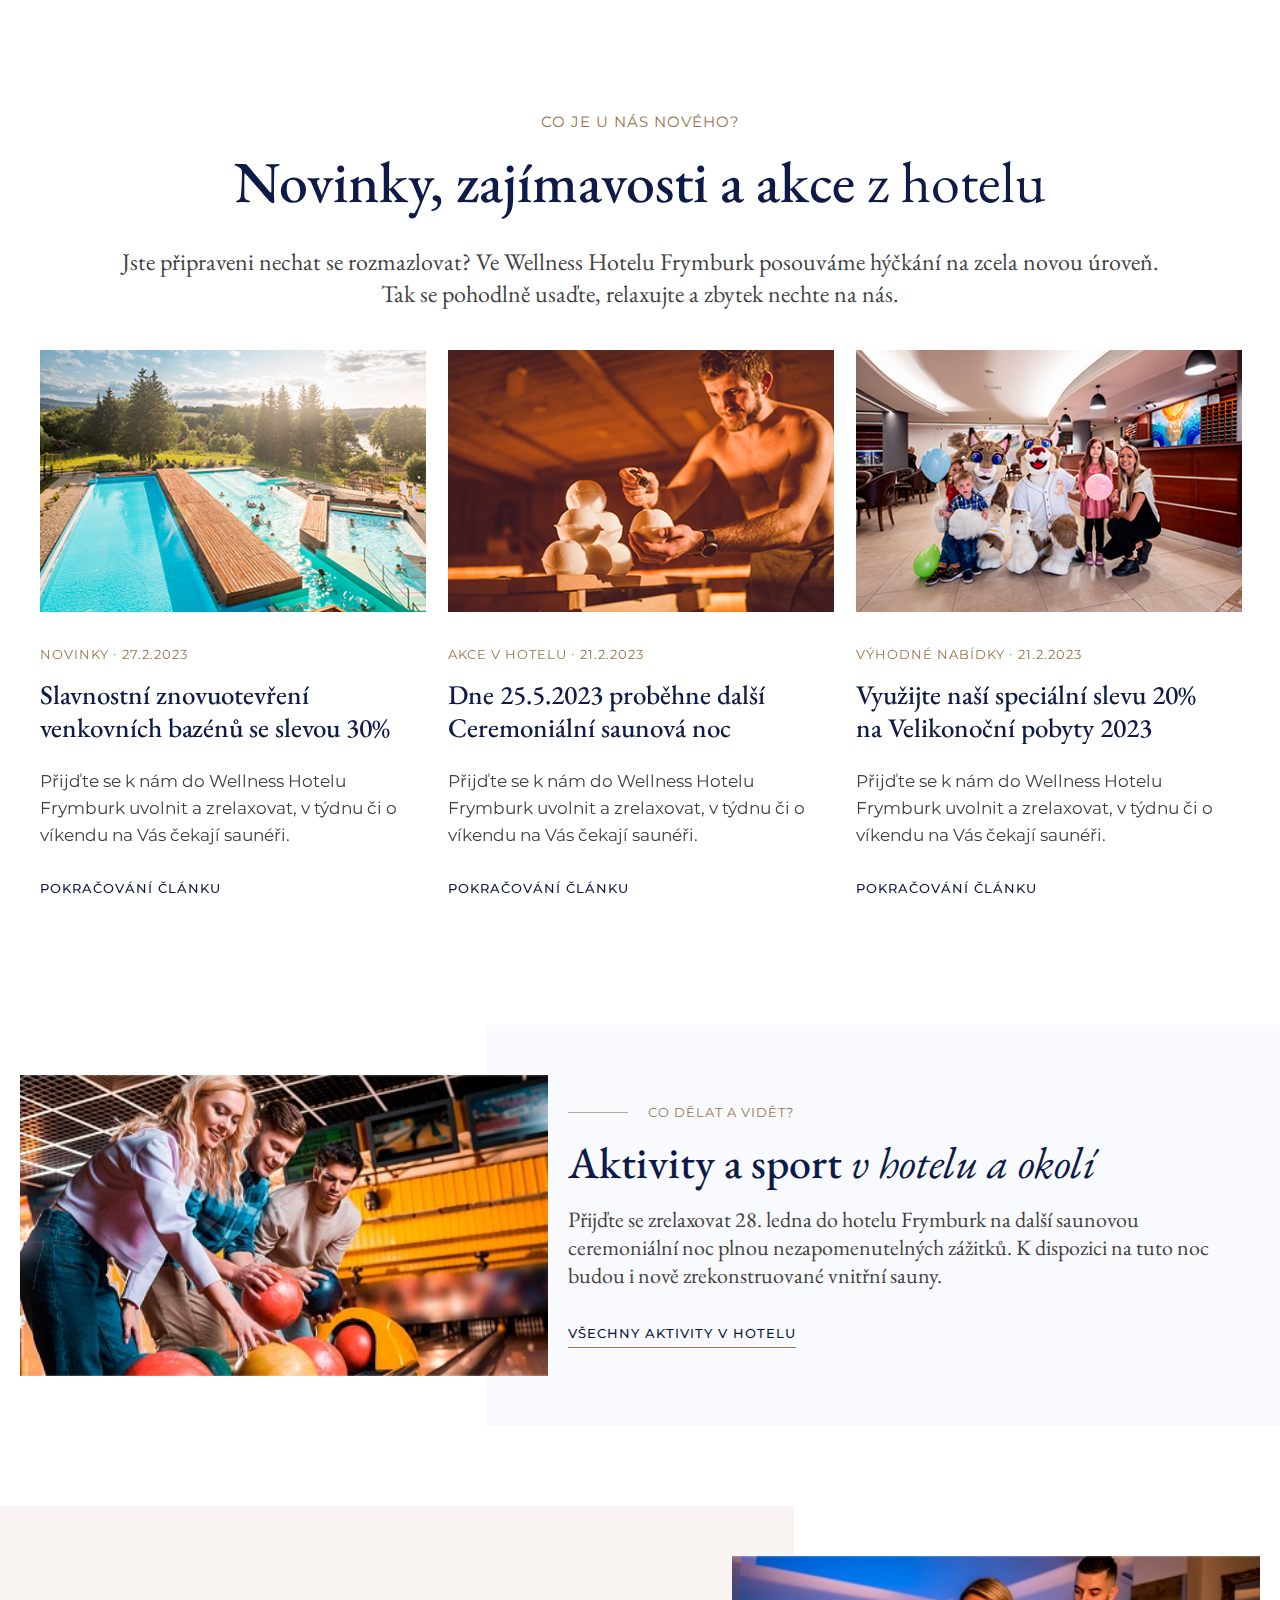
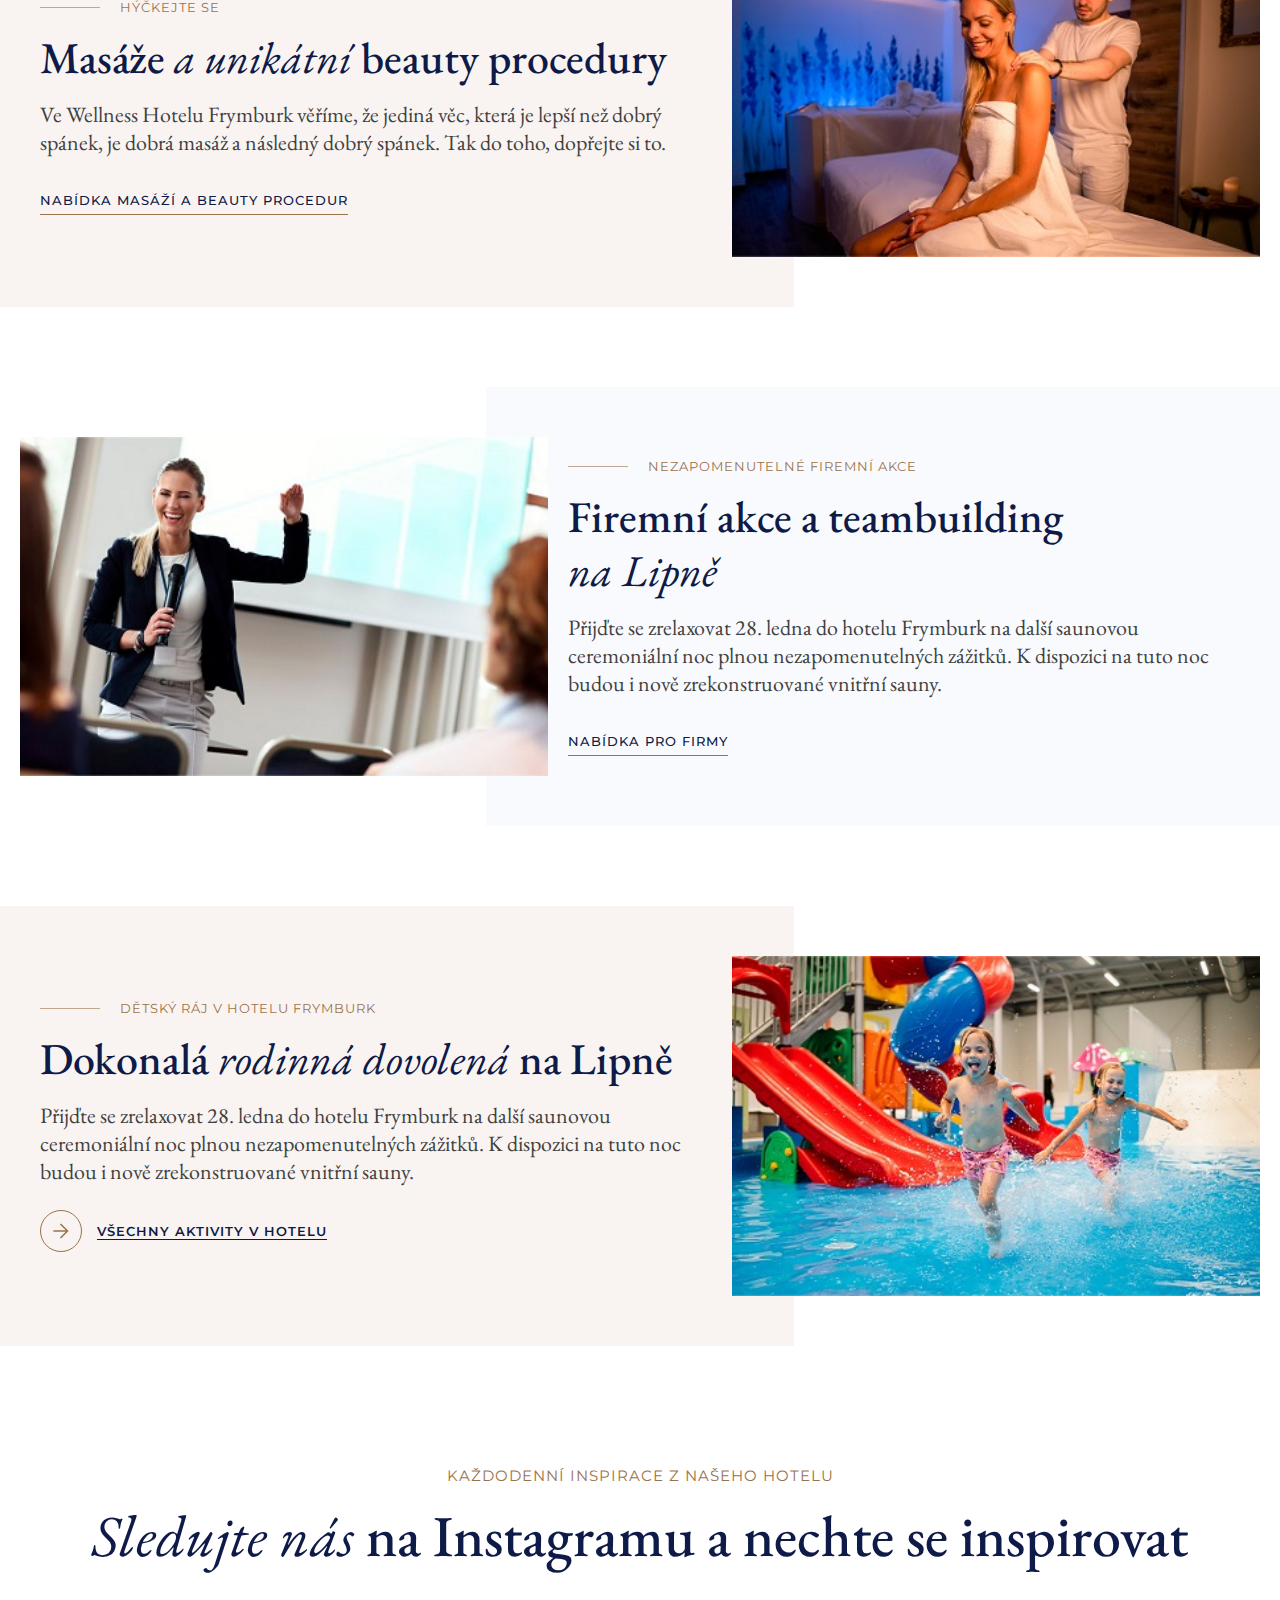
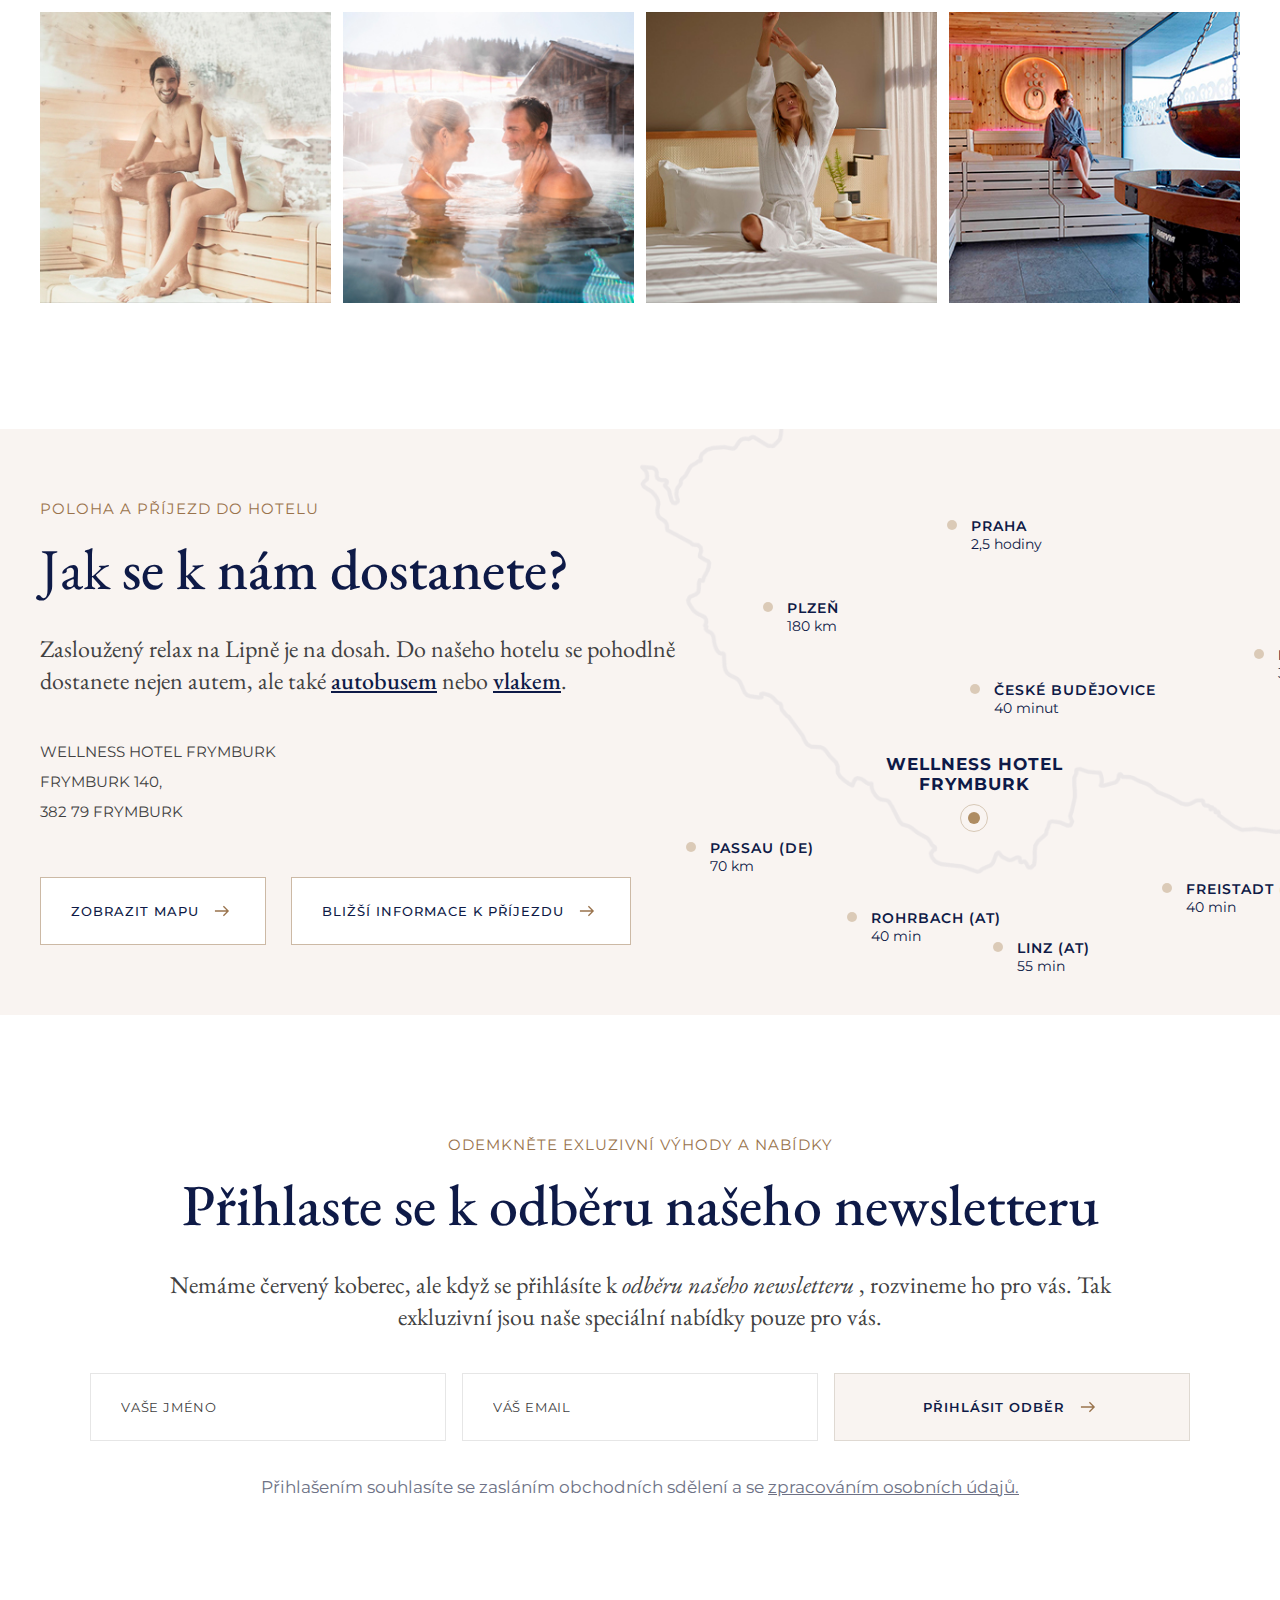
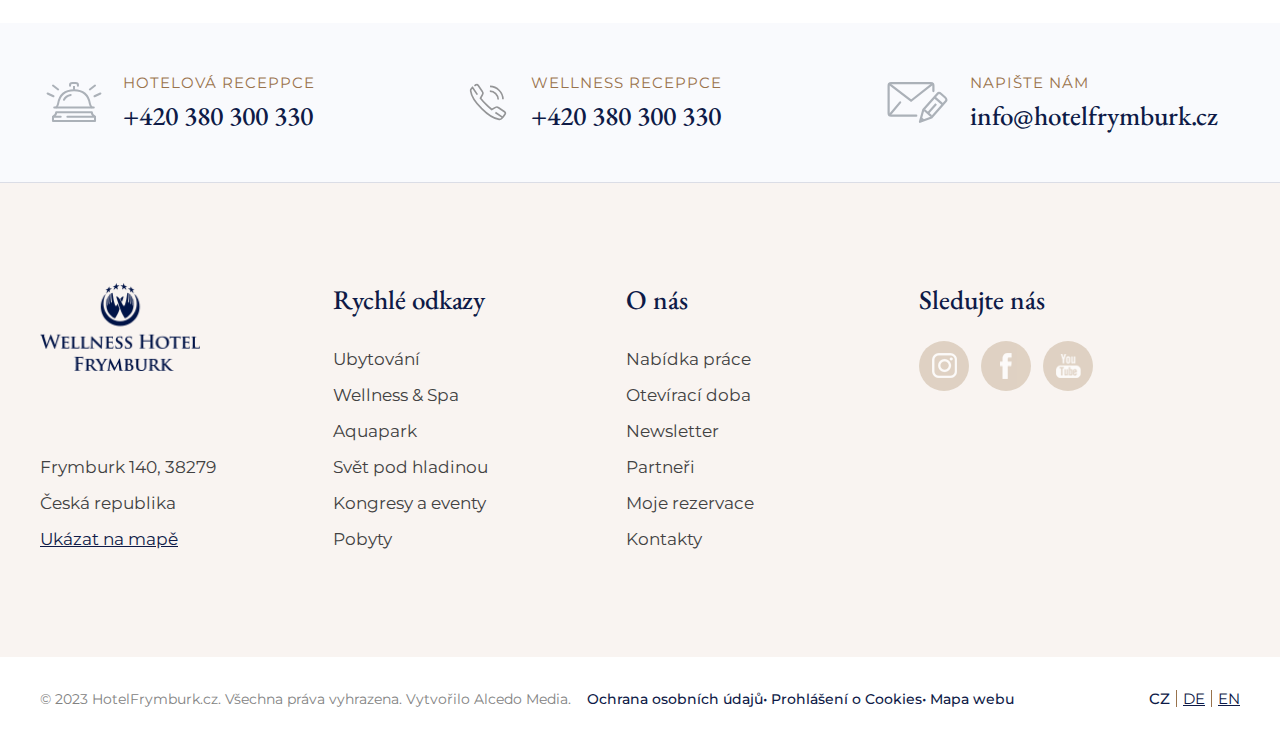
==== commit 7a661375: "asd" ====
--- a/index.html
+++ b/index.html
@@ -22,9 +22,32 @@
     <header class="header" id="header">
       <div class="headerMenu" id="headerMenu">
       </div>
+      <div class="headerSearch" id="searchMenu">
+        <div class="headerSearch__inner">
+          <form action="" class="headerSearch__inner-form">
+            <span id="searchClose">
+              zavřít
+            </span>
+            <label for="searchInput">Prohledat web:</label>
+            <div class="headerSearch__inner-row">
+              <div class="input">
+                <input type="text" placeholder="Hledaný výraz..." id="searchInput">
+              </div>
+              <button type="submit" class="button secondary">
+                <span>
+                  <svg>
+                    <use xlink:href="#searchIcon"></use>
+                  </svg>
+                </span>
+                vyhledat
+              </button>
+            </div>
+          </form>
+        </div>
+      </div>
       <div class="auto__container">
         <div class="header__inner">
-          <a href="#" class="header__inner-logo">
+          <a href="index.html" class="header__inner-logo">
             <img class="light" src="./images/logo.png" alt="" />
             <img class="dark" src="./images/logo-dark.png" alt="" />
           </a>
@@ -32,12 +55,12 @@
             <ul class="nav__inner">
               <li>
                 <a id="navMenuBtn">
-                  hotel
+                  Hotel
                 </a>
               </li>
               <li>
                 <a href="#">
-                  top nabídka
+                  Top nabídka
                 </a>
               </li>
               <li>
@@ -46,7 +69,7 @@
                 </a>
               </li>
               <li>
-                <a href="#">
+                <a href="spa.html">
                   Wellness & spa
                 </a>
               </li>
@@ -56,13 +79,13 @@
                 </a>
               </li>
               <li>
-                <a href="#">
-                  aktivity
+                <a href="activity.html">
+                  Aktivity
                 </a>
               </li>
               <li>
                 <a href="#">
-                  pro firmy
+                 Pro firmy
                 </a>
               </li>
               <div class="nav__inner-buttons">
@@ -86,7 +109,7 @@
             <div class="navMenu" id="navMenu">
               <div class="navMenu__inner">
                 <div class="navMenu__inner-col">
-                  <a href="#">
+                  <a href="rooms.html">
                     Naše pokoje
                   </a>
                   <a href="#">
@@ -154,13 +177,13 @@
                 <a href="#">DE</a>
               </div>
             </div>
-            <a href="#" class="header__inner-search">
+            <button class="header__inner-search" id="searchBtn">
               <span>
                 <svg>
                   <use xlink:href="#searchIcon"></use>
                 </svg>
               </span>
-            </a>
+            </button>
             <a href="#" class="header__inner-call">
               <span>
                 <svg>
@@ -193,7 +216,6 @@
     <section class="hero">
       <div class="hero__bg">
         <video class="avia__video" muted loop autoplay src="./images/hero.mp4"></video>
-        <!-- <img src="./images/hero.png" alt=""> -->
       </div>
       <div class="auto__container">
         <div class="hero__inner">
--- a/css/main.css
+++ b/css/main.css
@@ -1,6 +1,9 @@
 @charset "UTF-8";
 @import "./fonts/stylesheet.css";
 @import "./easypick.css";
+@import "./lightgallery-bundle.css";
+@import "./lg-thumbnail.css";
+@import "./lg-zoom.css";
 html, body {
   scroll-behavior: smooth;
 }
@@ -96,6 +99,10 @@
   font-size: 110px;
   line-height: 118px;
 }
+.title1.big {
+  font-size: 125px;
+  line-height: 100%;
+}
 
 .title2 {
   font-weight: 400;
@@ -105,6 +112,10 @@
 .title2.sm {
   font-size: 57px;
   line-height: 60px;
+}
+.title2.ex {
+  font-size: 60px;
+  line-height: 100%;
 }
 .title2 strong {
   font-weight: 500;
@@ -145,6 +156,31 @@
   line-height: 16px;
   letter-spacing: 0.6px;
 }
+.title6 a {
+  color: inherit;
+  font-weight: inherit;
+  -webkit-transition: 0.3s ease;
+  transition: 0.3s ease;
+  position: relative;
+}
+.title6 a::before {
+  position: absolute;
+  top: 100%;
+  left: 0;
+  width: 100%;
+  height: 1px;
+  background-color: #99734c;
+  content: "";
+  opacity: 0;
+  -webkit-transition: 0.3s ease;
+  transition: 0.3s ease;
+}
+.title6 a:hover {
+  opacity: 1;
+}
+.title6 a:hover::before {
+  opacity: 1;
+}
 
 .paragraph {
   font-size: 24px;
@@ -157,12 +193,19 @@
 .paragraph.sm {
   font-size: 17px;
   line-height: 27px;
+}
+.paragraph a:hover {
+  opacity: 1;
+  color: #99734c !important;
 }
 
 .main {
   overflow: hidden;
   padding: 20px 25px 0 25px;
   position: relative;
+}
+.main.sm {
+  padding-top: 0;
 }
 
 .button {
@@ -268,7 +311,7 @@
 .button.light:hover {
   opacity: 1;
   background-color: #99734c;
-  border-color: #99734c;
+  black: #99734c;
   color: #fff;
 }
 .button.light:hover svg {
@@ -457,12 +500,84 @@
   color: #414141;
 }
 
+.checkbox {
+  position: relative;
+  display: -webkit-box;
+  display: -ms-flexbox;
+  display: flex;
+  -webkit-box-align: center;
+      -ms-flex-align: center;
+          align-items: center;
+  cursor: pointer;
+}
+.checkbox input {
+  position: absolute;
+  width: 100%;
+  height: 100%;
+  top: 0;
+  left: 0;
+  opacity: 0;
+  background: none;
+  -webkit-appearance: none;
+  z-index: 1;
+}
+.checkbox input:checked + label {
+  background: #0e1a47;
+  border: 1px solid #0e1a47;
+}
+.checkbox input:checked + label::before {
+  opacity: 1;
+}
+.checkbox label {
+  position: absolute;
+  top: 50%;
+  left: 0;
+  transform: translateY(-50%);
+  -moz-ransform: translateY(-50%);
+  -o-transform: translateY(-50%);
+  -ms-transform: translateY(-50%);
+  -webkit-transform: translateY(-50%);
+  display: block;
+  width: 20px;
+  height: 20px;
+  border: 1px solid #cccfd9;
+  border-radius: 4px;
+  -webkit-transition: all 0.2s ease-in-out 0s;
+  transition: all 0.2s ease-in-out 0s;
+  -moz-transition: all 0.2s ease-in-out 0s;
+  background-color: #fff;
+}
+.checkbox label::before {
+  content: "";
+  position: absolute;
+  top: 3px;
+  left: 6px;
+  width: 6px;
+  height: 9px;
+  border-right: 2px solid #fff;
+  border-bottom: 2px solid #fff;
+  -webkit-transform: rotate(45deg);
+          transform: rotate(45deg);
+  opacity: 0;
+  -webkit-transition: all 0.2s ease-in-out 0s;
+  transition: all 0.2s ease-in-out 0s;
+  -moz-transition: all 0.2s ease-in-out 0s;
+}
+.checkbox span {
+  padding-left: 34px;
+  font-size: 16px;
+  line-height: 20px;
+  font-family: "Montserrat", sans-serif;
+  font-weight: 300;
+  color: #585962;
+}
+
 .header {
   position: absolute;
   top: 20px;
   left: 24px;
   width: calc(100% - 48px);
-  z-index: 10;
+  z-index: 15;
   border-bottom: 1px solid #ffffff20;
 }
 .header::before {
@@ -480,14 +595,17 @@
 .header::after {
   position: absolute;
   top: -25px;
-  left: -20px;
-  width: calc(100% + 40px);
+  left: -25px;
+  width: calc(100% + 50px);
   height: calc(100% + 25px);
   content: "";
   -webkit-box-shadow: 0px 0px 10px rgba(1, 0, 3, 0.15);
           box-shadow: 0px 0px 10px rgba(1, 0, 3, 0.15);
   z-index: 99;
   pointer-events: none;
+  -webkit-transition: 0.3s ease;
+  transition: 0.3s ease;
+  opacity: 0;
 }
 .header .auto__container {
   max-width: 1920px;
@@ -506,12 +624,19 @@
 .header.sticky::before {
   opacity: 0;
 }
+.header.sticky .headerSearch {
+  top: 117px;
+  height: calc(100% - 117px);
+}
 .header.active {
   background-color: #fff;
   border-color: transparent;
 }
 .header.active::before {
   opacity: 0;
+}
+.header.active::after {
+  opacity: 1;
 }
 .header.active .header__inner-logo img.dark {
   display: block;
@@ -553,6 +678,83 @@
 }
 .header.active .nav__inner li a {
   color: #0e1a47;
+}
+.header.active .nav__inner li a.active {
+  color: #99734c;
+}
+.header.active .nav__inner li a:hover {
+  opacity: 1;
+  color: #99734c;
+}
+.header.light {
+  background-color: #fff;
+  border-color: transparent;
+  width: 100%;
+  top: 0;
+  left: 0;
+}
+.header.light.active::after {
+  opacity: 1;
+}
+.header.light::after {
+  top: 0;
+  left: 0;
+  width: 100%;
+  height: 100%;
+  opacity: 0;
+}
+.header.light::before {
+  display: none;
+}
+.header.light .header__inner-logo img.dark {
+  display: block;
+}
+.header.light .header__inner-logo img.light {
+  display: none;
+}
+.header.light .header__inner-call span svg {
+  color: #0e1a47;
+}
+.header.light .header__inner-search {
+  border-color: rgba(14, 26, 71, 0.2);
+}
+.header.light .header__inner-search span svg {
+  fill: #0e1a47;
+}
+.header.light .header__inner-buttons .button {
+  background-color: #ae8c62;
+  border-color: transparent;
+  color: #fff;
+  font-weight: 500;
+}
+.header.light .header__inner-buttons .button:hover {
+  opacity: 1;
+  background-color: #0e1a47;
+}
+.header.light .header__inner-buttons .button svg {
+  color: #fff;
+}
+.header.light .header__inner .lang {
+  color: #0e1a47;
+}
+.header.light .header__inner .lang span::before {
+  border-color: #99734c;
+}
+.header.light .nav__inner li a {
+  color: #0e1a47;
+}
+.header.light .nav__inner li a.active {
+  color: #99734c;
+}
+.header.light .nav__inner li a:hover {
+  opacity: 1;
+  color: #99734c;
+}
+.header.lined {
+  border-bottom: 1px solid #41414150;
+}
+.header.lined.sticky {
+  border-color: transparent;
 }
 .header__inner {
   padding: 20px 0 16px;
@@ -573,7 +775,7 @@
   -webkit-box-align: center;
       -ms-flex-align: center;
           align-items: center;
-  width: 160px;
+  width: 148px;
   opacity: 1;
 }
 .header__inner-logo:hover {
@@ -611,6 +813,11 @@
   border-right: 1px solid #ffffff40;
   border-left: 1px solid #ffffff40;
   margin-right: 10px;
+  background-color: transparent;
+  cursor: pointer;
+}
+.header__inner-search:hover {
+  opacity: 0.8;
 }
 .header__inner-search span {
   width: 22px;
@@ -670,13 +877,160 @@
 .header__inner .button {
   margin-left: 25px;
 }
+.headerSearch {
+  position: fixed;
+  top: 137px;
+  left: 0;
+  width: 100%;
+  height: calc(100% - 137px);
+  z-index: 9;
+  background: rgba(0, 0, 0, 0.4);
+  z-index: 92;
+  opacity: 0;
+  pointer-events: none;
+  -webkit-transition: 0.4s ease;
+  transition: 0.4s ease;
+}
+.headerSearch.low {
+  top: 117px;
+  height: calc(100% - 117px);
+}
+.headerSearch.active {
+  opacity: 1;
+  pointer-events: all;
+}
+.headerSearch.active .headerSearch__inner {
+  padding: 50px 0 80px;
+  opacity: 1;
+  max-height: 500px;
+  overflow: visible;
+  pointer-events: all;
+}
+.headerSearch__inner {
+  position: absolute;
+  top: 0;
+  left: 0;
+  min-width: 100%;
+  background-color: #fff;
+  -webkit-transition: 0.4s ease;
+  transition: 0.4s ease;
+  max-height: 0;
+  opacity: 0;
+  pointer-events: none;
+  z-index: 99;
+}
+.headerSearch__inner-form {
+  padding: 65px 0;
+  position: relative;
+  width: 80%;
+  max-width: 830px;
+  margin: 0 auto;
+}
+.headerSearch__inner-form > span {
+  display: block;
+  font-size: 14px;
+  line-height: 20px;
+  font-weight: 500;
+  font-family: "Montserrat", sans-serif;
+  color: #0e1a47;
+  position: absolute;
+  top: 0;
+  right: 0;
+  text-align: end;
+  padding-left: 26px;
+  cursor: pointer;
+  -webkit-transition: 0.2s ease;
+  transition: 0.2s ease;
+  text-transform: uppercase;
+  letter-spacing: 1px;
+}
+.headerSearch__inner-form > span:hover {
+  color: #99734c;
+}
+.headerSearch__inner-form > span:hover::before {
+  background-color: #99734c;
+}
+.headerSearch__inner-form > span:hover::after {
+  background-color: #99734c;
+}
+.headerSearch__inner-form > span::before {
+  position: absolute;
+  top: 50%;
+  left: 0;
+  width: 15px;
+  height: 2px;
+  background-color: #0e1a47;
+  content: "";
+  -webkit-transform: translateY(-40%) rotate(-45deg);
+          transform: translateY(-40%) rotate(-45deg);
+  -webkit-transition: 0.2s ease;
+  transition: 0.2s ease;
+}
+.headerSearch__inner-form > span::after {
+  position: absolute;
+  top: 50%;
+  left: 0;
+  width: 15px;
+  height: 2px;
+  background-color: #0e1a47;
+  content: "";
+  -webkit-transform: translateY(-40%) rotate(45deg);
+          transform: translateY(-40%) rotate(45deg);
+  -webkit-transition: 0.2s ease;
+  transition: 0.2s ease;
+}
+.headerSearch__inner-row {
+  display: -webkit-box;
+  display: -ms-flexbox;
+  display: flex;
+  -webkit-box-pack: justify;
+      -ms-flex-pack: justify;
+          justify-content: space-between;
+}
+.headerSearch__inner label {
+  display: block;
+  margin-bottom: 25px;
+  font-size: 23px;
+  line-height: 28px;
+  color: #0e1a47;
+  font-weight: 600;
+  font-family: "EB Garamond", serif;
+}
+.headerSearch__inner .input {
+  width: calc(60% - 15px);
+}
+.headerSearch__inner .input input {
+  font-family: "Montserrat", sans-serif;
+  font-weight: 400;
+  color: #414141;
+  background-color: #fff;
+  border-color: #e9ebf1;
+}
+.headerSearch__inner .button {
+  width: calc(40% - 15px);
+  padding: 24px 10px;
+  font-size: 14px;
+  line-height: 18px;
+}
+.headerSearch__inner .button:hover {
+  opacity: 1;
+  background-color: #0e1a47;
+}
+.headerSearch__inner .button span {
+  width: 20px;
+  height: 20px;
+  margin: 0 10px 0 0;
+}
+.headerSearch__inner .button span svg {
+  fill: #fff;
+}
 
 .headerMenu {
   position: fixed;
-  top: 143.56px;
+  top: 137px;
   left: 0;
   width: 100%;
-  height: calc(100% - 143.56px);
+  height: calc(100% - 137px);
   z-index: 9;
   background: rgba(0, 0, 0, 0.4);
   z-index: 90;
@@ -688,6 +1042,51 @@
 .headerMenu.active {
   opacity: 1;
   pointer-events: all;
+}
+.headerMenu__search__inner {
+  width: 100%;
+  display: -webkit-box;
+  display: -ms-flexbox;
+  display: flex;
+  -webkit-box-pack: justify;
+      -ms-flex-pack: justify;
+          justify-content: space-between;
+}
+.headerMenu__search__inner-col {
+  display: -webkit-box;
+  display: -ms-flexbox;
+  display: flex;
+  -webkit-box-orient: vertical;
+  -webkit-box-direction: normal;
+      -ms-flex-direction: column;
+          flex-direction: column;
+}
+.headerMenu__search__inner .title5 {
+  font-size: 23px;
+  line-height: 26px;
+  color: #0e1a47;
+  font-weight: 600;
+  padding: 5px;
+  margin-bottom: 20px;
+  -webkit-user-select: none;
+     -moz-user-select: none;
+      -ms-user-select: none;
+          user-select: none;
+}
+.headerMenu__search__inner a {
+  font-size: 23px;
+  line-height: 26px;
+  color: #0e1a47;
+  font-weight: 600;
+  padding: 5px;
+  margin-bottom: 20px;
+}
+.headerMenu__search__inner a:hover {
+  opacity: 1;
+  color: #99734c;
+}
+.headerMenu__search__inner a:last-child {
+  margin: 0;
 }
 
 @-webkit-keyframes sticky {
@@ -860,7 +1259,7 @@
 .nav__inner li a {
   font-size: 16px;
   line-height: 24px;
-  font-weight: 400;
+  font-weight: 500;
   font-family: "Jost", sans-serif;
   text-transform: uppercase;
   color: #fff;
@@ -1081,6 +1480,45 @@
 .offer {
   padding: 150px 0 100px;
 }
+.offer.big {
+  padding-top: 0;
+}
+.offer.big .offer__inner-advantages {
+  margin-bottom: 90px;
+}
+.offer.big .offer__inner-row {
+  width: calc(100% + 12px);
+}
+.offer.big .offer__inner-column .offerItem {
+  width: calc(50% - 12px);
+}
+.offer.big .offer__inner-column .offerItem:first-child {
+  width: 100%;
+}
+.offer.big .offer__inner-column:first-child {
+  width: 25%;
+}
+.offer.big .offer__inner-column:first-child .offerItem {
+  width: 100%;
+}
+.offer.big .offer__inner-column:first-child .offerItem__inner {
+  padding-bottom: 200%;
+}
+.offer.big .offer__inner-column:last-child {
+  width: 25%;
+}
+.offer.big .offer__inner-column:last-child .offerItem {
+  width: 100%;
+}
+.offer.big .offer__inner-column:last-child .offerItem__inner {
+  padding-bottom: 200%;
+}
+.offer.big .offerItem {
+  width: calc(25% - 12px);
+}
+.offer.big .offerItem.big {
+  width: calc(50% - 12px);
+}
 .offer__inner-content {
   display: -webkit-box;
   display: -ms-flexbox;
@@ -1114,6 +1552,8 @@
   display: -webkit-box;
   display: -ms-flexbox;
   display: flex;
+  -ms-flex-wrap: wrap;
+      flex-wrap: wrap;
   -webkit-box-pack: justify;
       -ms-flex-pack: justify;
           justify-content: space-between;
@@ -1150,6 +1590,17 @@
 }
 .offer__inner .title2 {
   color: #0e1a47;
+}
+.offer__inner-column {
+  width: 50%;
+  display: -webkit-box;
+  display: -ms-flexbox;
+  display: flex;
+  -ms-flex-wrap: wrap;
+      flex-wrap: wrap;
+  -webkit-box-pack: justify;
+      -ms-flex-pack: justify;
+          justify-content: space-between;
 }
 .offerItem {
   margin: 6px;
@@ -1182,6 +1633,9 @@
   padding-bottom: 50%;
 }
 .offerItem__inner {
+  width: 100%;
+  height: 100%;
+  position: relative;
   padding-bottom: 100%;
 }
 .offerItem__image {
@@ -1258,6 +1712,12 @@
 .benefits {
   padding: 90px 0;
   background-color: #f9fafd;
+}
+.benefits.big {
+  margin-bottom: 50px;
+}
+.benefits.ex {
+  margin-bottom: 100px;
 }
 .benefits__inner {
   display: -webkit-box;
@@ -1501,6 +1961,21 @@
 .stay__inner-row-wrapper {
   position: relative;
 }
+.stay__inner-grid {
+  display: -webkit-box;
+  display: -ms-flexbox;
+  display: flex;
+  -ms-flex-wrap: wrap;
+      flex-wrap: wrap;
+  -webkit-box-pack: justify;
+      -ms-flex-pack: justify;
+          justify-content: space-between;
+  margin: 0 -11px;
+  padding: 90px 0 50px;
+}
+.stay__inner-grid .stayItem {
+  margin: 0 11px 50px;
+}
 .stay__inner .slick-disabled {
   opacity: 0;
   pointer-events: none;
@@ -1510,6 +1985,7 @@
   color: #0e1a47;
 }
 .stayItem {
+  width: calc(33.3% - 22px);
   margin: 0 11px;
   cursor: pointer;
   position: relative;
@@ -1517,13 +1993,13 @@
 }
 .stayItem::before {
   position: absolute;
-  top: 0;
+  bottom: 0;
   left: 0;
   width: 100%;
-  height: 100%;
+  height: 70%;
   content: "";
-  background: -webkit-gradient(linear, left bottom, left top, from(#000), to(#00000020));
-  background: linear-gradient(to top, #000, #00000020);
+  background: -webkit-gradient(linear, left bottom, left top, from(#000), to(transparent));
+  background: linear-gradient(to top, #000, transparent);
   z-index: 2;
   pointer-events: none;
   -webkit-transition: 0.3s ease;
@@ -1584,6 +2060,10 @@
       -ms-flex-align: center;
           align-items: center;
 }
+.stayItem__image.big img {
+  -o-object-position: 15%;
+     object-position: 15%;
+}
 .stayItem__image img {
   width: 100%;
   height: 100%;
@@ -1599,6 +2079,7 @@
 }
 .stayItem .button {
   width: 100%;
+  padding: 25px 0;
 }
 .stayItem .button:hover {
   opacity: 1;
@@ -1833,6 +2314,25 @@
   width: calc(60% - 15px);
   max-width: 720px;
 }
+.activity__inner-links {
+  display: -webkit-box;
+  display: -ms-flexbox;
+  display: flex;
+  -ms-flex-wrap: wrap;
+      flex-wrap: wrap;
+  -webkit-box-align: center;
+      -ms-flex-align: center;
+          align-items: center;
+}
+.activity__inner-links.sm a {
+  margin-bottom: 0;
+}
+.activity__inner-links a {
+  margin: 0 18px 15px 0;
+}
+.activity__inner-links a:last-child {
+  margin-right: 0;
+}
 .activity__inner .title6 {
   font-size: 13px;
   line-height: 16px;
@@ -1856,7 +2356,7 @@
 .activity__inner .title3 strong {
   font-weight: 500;
 }
-.activity__inner .pargraph {
+.activity__inner .paragraph {
   margin-bottom: 24px;
 }
 .activity__inner a {
@@ -1868,7 +2368,7 @@
   position: relative;
   font-weight: 500;
   font-family: "Montserrat", sans-serif;
-  padding-bottom: 8px;
+  padding-bottom: 6px;
   display: -webkit-inline-box;
   display: -ms-inline-flexbox;
   display: inline-flex;
@@ -2266,8 +2766,29 @@
 
 .contact {
   background-color: #f9fafd;
-  padding: 50px 0;
   border-bottom: 1px solid #0e1a4720;
+}
+.contact.big {
+  border: unset;
+  background-color: unset;
+}
+.contact.big .contact__inner {
+  background-color: #f9f4f1;
+  padding: 50px 40px;
+}
+.contact.big .contactItem {
+  max-width: unset;
+  width: calc(30% - 8px);
+}
+.contact.big .contactItem:first-child {
+  width: calc(70% - 8px);
+}
+.contact.big .contactItem__icon {
+  width: 48px;
+  height: 48px;
+}
+.contact.big .contactItem__content {
+  width: calc(100% - 68px);
 }
 .contact__inner {
   display: -webkit-box;
@@ -2279,6 +2800,7 @@
   -webkit-box-align: center;
       -ms-flex-align: center;
           align-items: center;
+  padding: 50px 0;
 }
 .contactItem {
   display: -webkit-box;
@@ -2340,9 +2862,456 @@
   color: #0e1a47;
   font-weight: 500;
 }
+.contactItem .title5 br {
+  display: none;
+}
+
+.article {
+  padding: 200px 0 100px;
+}
+.article__inner-title {
+  margin-bottom: 35px;
+  text-align: center;
+}
+.article__inner-title .title2 {
+  color: #0e1a47;
+  font-weight: 400;
+}
+.article__inner-text {
+  max-width: 815px;
+  margin: 0 auto;
+}
+.article__inner-text .title5 {
+  margin-bottom: 12px;
+  font-weight: 700;
+}
+.article__inner-text .paragraph {
+  font-weight: 400;
+  margin-bottom: 44px;
+}
+.article__inner-text .paragraph:last-child {
+  margin: 0;
+}
+.article__inner-text .paragraph b {
+  font-weight: 600;
+}
+.article__inner-text .paragraph a {
+  text-decoration: underline;
+  color: #0e1a47;
+}
+.article__inner-image {
+  display: -webkit-box;
+  display: -ms-flexbox;
+  display: flex;
+  -webkit-box-pack: center;
+      -ms-flex-pack: center;
+          justify-content: center;
+  -webkit-box-align: center;
+      -ms-flex-align: center;
+          align-items: center;
+  position: relative;
+  margin: 50px 0 80px;
+}
+.article__inner-image.sm {
+  margin: 50px 0;
+}
+.article__inner-image img {
+  width: 100%;
+}
+.article__inner-image a {
+  font-size: 20px;
+  line-height: 24px;
+  color: #414141;
+  font-style: italic;
+  font-weight: 400;
+  position: absolute;
+  top: calc(100% + 15px);
+}
+.article__inner-row {
+  display: -webkit-box;
+  display: -ms-flexbox;
+  display: flex;
+  -ms-flex-wrap: wrap;
+      flex-wrap: wrap;
+  -webkit-box-pack: justify;
+      -ms-flex-pack: justify;
+          justify-content: space-between;
+  margin: 0 -10px;
+  padding: 50px 0 40px;
+}
+.article__inner-list {
+  display: -webkit-box;
+  display: -ms-flexbox;
+  display: flex;
+  -webkit-box-pack: justify;
+      -ms-flex-pack: justify;
+          justify-content: space-between;
+}
+.article__inner-list-col {
+  width: calc(50% - 10px);
+  max-width: 615px;
+}
+.article__inner .title2 {
+  margin-bottom: 24px;
+}
+.article__inner .title4 {
+  margin-bottom: 40px;
+  font-weight: 400;
+  color: #414141;
+}
+.article__inner .title5 {
+  font-size: 24px;
+  line-height: 28px;
+  margin-bottom: 22px;
+  color: #0e1a47;
+  font-weight: 700;
+}
+.article__inner .title6 b {
+  font-weight: 400;
+}
+.article__inner .title6 br {
+  display: none;
+}
+.article__inner .button {
+  width: calc(45% - 10px);
+  padding: 25px 10px;
+  font-size: 15px;
+  line-height: 19px;
+  max-width: 315px;
+  font-weight: 500;
+}
+.article__inner .button.light {
+  border-color: #e8dfd2;
+  background-color: #f9f4f1;
+  width: calc(55% - 10px);
+  max-width: 400px;
+}
+.article__inner .button.light:hover {
+  background-color: #fff;
+  color: #0e1a47;
+}
+.article__inner .button__row {
+  display: -webkit-box;
+  display: -ms-flexbox;
+  display: flex;
+  -webkit-box-pack: justify;
+      -ms-flex-pack: justify;
+          justify-content: space-between;
+  max-width: 755px;
+  margin: 0 auto;
+}
+.article__inner .button b {
+  font-weight: 600;
+  margin-left: 8px;
+}
+.article__inner ul {
+  margin-bottom: 30px;
+}
+.article__inner ul.tick li {
+  display: -webkit-box;
+  display: -ms-flexbox;
+  display: flex;
+  -webkit-box-align: center;
+      -ms-flex-align: center;
+          align-items: center;
+  padding: 0;
+  margin-bottom: 14px;
+}
+.article__inner ul.tick li:last-child {
+  margin: 0;
+}
+.article__inner ul.tick li::before {
+  display: none;
+}
+.article__inner ul:last-child {
+  margin: 0;
+}
+.article__inner ul li {
+  font-weight: 400;
+  font-size: 24px;
+  line-height: 28px;
+  position: relative;
+  padding-left: 22px;
+  margin-bottom: 8px;
+}
+.article__inner ul li:last-child {
+  margin: 0;
+}
+.article__inner ul li::before {
+  position: absolute;
+  top: 15px;
+  left: 0;
+  width: 7px;
+  height: 7px;
+  background-color: #99734c;
+  border-radius: 50%;
+  content: "";
+}
+.article__inner ul li b {
+  width: calc(100% - 33px);
+  font-weight: 400;
+}
+.article__inner ul li span {
+  display: -webkit-box;
+  display: -ms-flexbox;
+  display: flex;
+  -webkit-box-pack: center;
+      -ms-flex-pack: center;
+          justify-content: center;
+  -webkit-box-align: center;
+      -ms-flex-align: center;
+          align-items: center;
+  width: 18px;
+  height: 18px;
+  margin-right: 15px;
+}
+.article__inner ul li span img {
+  width: 100%;
+}
+.articleItem {
+  position: relative;
+  display: block;
+  margin: 10px;
+  width: calc(25% - 20px);
+}
+.articleItem:hover {
+  opacity: 1;
+}
+.articleItem:hover::before {
+  opacity: 0.5;
+}
+.articleItem:hover span {
+  opacity: 1;
+  pointer-events: all;
+}
+.articleItem::before {
+  content: "";
+  position: absolute;
+  top: 0;
+  left: 0;
+  width: 100%;
+  height: 100%;
+  background-color: #0e1a47;
+  opacity: 0;
+  -webkit-transition: 0.3s ease;
+  transition: 0.3s ease;
+  z-index: 2;
+  pointer-events: none;
+}
+.articleItem__image {
+  display: -webkit-box;
+  display: -ms-flexbox;
+  display: flex;
+  -webkit-box-pack: center;
+      -ms-flex-pack: center;
+          justify-content: center;
+  -webkit-box-align: center;
+      -ms-flex-align: center;
+          align-items: center;
+  padding-bottom: 100%;
+  position: relative;
+  z-index: 1;
+}
+.articleItem__image img {
+  position: absolute;
+  top: 0;
+  left: 0;
+  width: 100%;
+  height: 100%;
+  object-fit: cover;
+  -o-object-fit: cover;
+}
+.articleItem span {
+  width: 18.03%;
+  height: 18.03%;
+  border-radius: 50%;
+  background-color: rgba(14, 26, 71, 0.8);
+  display: -webkit-box;
+  display: -ms-flexbox;
+  display: flex;
+  -webkit-box-pack: center;
+      -ms-flex-pack: center;
+          justify-content: center;
+  -webkit-box-align: center;
+      -ms-flex-align: center;
+          align-items: center;
+  position: absolute;
+  top: 50%;
+  left: 50%;
+  -webkit-transform: translate(-50%, -50%);
+          transform: translate(-50%, -50%);
+  z-index: 3;
+  -webkit-transition: 0.3s ease;
+  transition: 0.3s ease;
+  opacity: 0;
+  pointer-events: none;
+}
+.articleItem span img {
+  width: 36.6%;
+  height: 36.6%;
+}
+
+.booking {
+  margin-bottom: 100px;
+}
+.booking__inner {
+  padding: 80px 0 60px;
+  background-color: #f9f4f1;
+}
+.booking__inner .title2 {
+  margin-bottom: 50px;
+  text-align: center;
+  color: #0e1a47;
+}
+.bookingForm {
+  max-width: 690px;
+  margin: 0 auto;
+}
+.bookingForm__row {
+  display: -webkit-box;
+  display: -ms-flexbox;
+  display: flex;
+  -webkit-box-align: center;
+      -ms-flex-align: center;
+          align-items: center;
+  -webkit-box-pack: justify;
+      -ms-flex-pack: justify;
+          justify-content: space-between;
+  margin-bottom: 20px;
+}
+.bookingForm__input {
+  width: calc(50% - 12.5px);
+  border: 1px solid #e9ebf1;
+  display: -webkit-box;
+  display: -ms-flexbox;
+  display: flex;
+  -webkit-box-orient: vertical;
+  -webkit-box-direction: normal;
+      -ms-flex-direction: column;
+          flex-direction: column;
+  position: relative;
+  background-color: #fff;
+}
+.bookingForm__input-icon {
+  position: absolute;
+  top: 50%;
+  right: 25px;
+  width: 20px;
+  height: 20px;
+  display: -webkit-box;
+  display: -ms-flexbox;
+  display: flex;
+  -webkit-box-pack: center;
+      -ms-flex-pack: center;
+          justify-content: center;
+  -webkit-box-align: center;
+      -ms-flex-align: center;
+          align-items: center;
+  -webkit-transform: translateY(-50%);
+          transform: translateY(-50%);
+}
+.bookingForm__input-icon img {
+  width: 100%;
+}
+.bookingForm__input label {
+  pointer-events: none;
+  position: absolute;
+  top: 50%;
+  transform: translateY(-50%);
+  -moz-ransform: translateY(-50%);
+  -o-transform: translateY(-50%);
+  -ms-transform: translateY(-50%);
+  -webkit-transform: translateY(-50%);
+  left: 30px;
+  display: block;
+  font-size: 17px;
+  line-height: 20px;
+  font-family: "Montserrat", sans-serif;
+  font-weight: 400;
+  color: #414141;
+  margin-bottom: 4px;
+  -webkit-transition: all 0.2s ease-in-out 0s;
+  transition: all 0.2s ease-in-out 0s;
+  -moz-transition: all 0.2s ease-in-out 0s;
+}
+.bookingForm__input label.top {
+  top: 12px;
+  transform: translate(0, 0);
+  -moz-ransform: translate(0, 0);
+  -o-transform: translate(0, 0);
+  -ms-transform: translate(0, 0);
+  -webkit-transform: translate(0, 0);
+}
+.bookingForm__input input {
+  padding: 35px 30px 15px 30px;
+  -webkit-box-sizing: border-box;
+          box-sizing: border-box;
+  height: 100%;
+  width: 100%;
+  font-size: 17px;
+  line-height: 20px;
+  color: #0e1a47;
+  font-family: "Montserrat", sans-serif;
+  font-weight: 500;
+}
+.bookingForm__input input:focus + label {
+  top: 12px;
+  transform: translate(0, 0);
+  -moz-ransform: translate(0, 0);
+  -o-transform: translate(0, 0);
+  -ms-transform: translate(0, 0);
+  -webkit-transform: translate(0, 0);
+}
+.bookingForm textarea {
+  resize: none;
+  width: 100%;
+  border: 1px solid #e9ebf1;
+  padding: 30px 25px;
+  -webkit-box-sizing: border-box;
+          box-sizing: border-box;
+  font-size: 17px;
+  line-height: 30px;
+  font-family: "Montserrat", sans-serif;
+  font-weight: 400;
+  color: #414141;
+  text-align: left;
+  margin-bottom: 50px;
+}
+.bookingForm__checkboxes {
+  margin-bottom: 50px;
+}
+.bookingForm__checkboxes .checkbox {
+  margin-bottom: 20px;
+}
+.bookingForm__checkboxes .checkbox:last-child {
+  margin-bottom: 0;
+}
+.bookingForm .button {
+  width: 100%;
+}
+.bookingForm .button:hover {
+  background-color: #0e1a47;
+}
+.bookingForm .button span {
+  width: 20px;
+  height: 20px;
+  margin-left: 10px;
+}
 
 .hero {
   position: relative;
+}
+.hero.dark::before {
+  height: 50%;
+  background: -webkit-gradient(linear, left bottom, left top, from(#00000065), to(transparent));
+  background: linear-gradient(to top, #00000065, transparent);
+}
+.hero.dark .hero__inner {
+  padding-bottom: 90px;
+  min-height: calc(100vh - 25px);
+}
+.hero.dark .hero__inner-title {
+  margin: 0;
 }
 .hero__bg {
   position: absolute;
@@ -2353,7 +3322,8 @@
   height: 100%;
   pointer-events: none;
 }
-.hero__bg video, .hero__bg img {
+.hero__bg video,
+.hero__bg img {
   width: 100%;
   height: 100%;
   object-fit: cover;
@@ -2388,6 +3358,8 @@
           justify-content: flex-end;
   text-align: center;
   color: #fff;
+  position: relative;
+  z-index: 4;
 }
 .hero__inner .title2 {
   margin-bottom: 20px;
@@ -2397,6 +3369,9 @@
 .hero__inner .title1 {
   text-shadow: 0px 0px 12px rgba(5, 6, 5, 0.3);
   color: #fff;
+}
+.hero__inner .title1 br {
+  display: none;
 }
 
 .HeroCalendar {
@@ -2748,6 +3723,481 @@
   -moz-transition: all 0.2s ease-in-out 0s;
 }
 
+.intro {
+  padding: 100px 0;
+}
+.intro.sm .intro__inner-title {
+  margin: 0;
+}
+.intro.big {
+  padding-top: 200px;
+}
+.intro__inner-title {
+  margin-bottom: 60px;
+  text-align: center;
+}
+.intro__inner-title .title3 {
+  color: #0e1a47;
+  font-weight: 400;
+}
+.intro__inner-row {
+  display: -webkit-box;
+  display: -ms-flexbox;
+  display: flex;
+  -ms-flex-wrap: wrap;
+      flex-wrap: wrap;
+  -webkit-box-pack: justify;
+      -ms-flex-pack: justify;
+          justify-content: space-between;
+  margin: 0 -20px 80px;
+}
+.intro__inner-col {
+  display: -webkit-box;
+  display: -ms-flexbox;
+  display: flex;
+  -ms-flex-wrap: wrap;
+      flex-wrap: wrap;
+  -webkit-box-pack: justify;
+      -ms-flex-pack: justify;
+          justify-content: space-between;
+  margin: 50px -10px 50px;
+}
+.intro__inner-text {
+  max-width: 815px;
+  margin: 0 auto;
+}
+.intro__inner-text .title5 {
+  margin-bottom: 12px;
+  font-weight: 700;
+}
+.intro__inner-text .paragraph {
+  font-weight: 400;
+  margin-bottom: 44px;
+}
+.intro__inner-text .paragraph:last-child {
+  margin: 0;
+}
+.intro__inner-text .paragraph b {
+  font-weight: 600;
+}
+.intro__inner-text .paragraph a {
+  text-decoration: underline;
+  color: #0e1a47;
+}
+.intro__inner-list {
+  padding: 44px 0;
+  max-width: 815px;
+  margin: 0 auto;
+}
+.intro__inner-list li {
+  display: -webkit-box;
+  display: -ms-flexbox;
+  display: flex;
+  -webkit-box-align: center;
+      -ms-flex-align: center;
+          align-items: center;
+}
+.intro__inner-list li span {
+  width: 20px;
+  height: 20px;
+  display: -webkit-box;
+  display: -ms-flexbox;
+  display: flex;
+  -webkit-box-pack: center;
+      -ms-flex-pack: center;
+          justify-content: center;
+  -webkit-box-align: center;
+      -ms-flex-align: center;
+          align-items: center;
+  margin-right: 15px;
+  opacity: 0.5;
+}
+.intro__inner-list li span img {
+  width: 100%;
+}
+.introCard {
+  margin: 20px;
+  width: calc(50% - 40px);
+  display: block;
+}
+.introCard__image {
+  display: -webkit-box;
+  display: -ms-flexbox;
+  display: flex;
+  -webkit-box-pack: center;
+      -ms-flex-pack: center;
+          justify-content: center;
+  -webkit-box-align: center;
+      -ms-flex-align: center;
+          align-items: center;
+  padding-bottom: 66.7%;
+  position: relative;
+  cursor: pointer;
+}
+.introCard__image:hover {
+  opacity: 1;
+}
+.introCard__image:hover::before {
+  opacity: 0.5;
+}
+.introCard__image:hover span {
+  opacity: 1;
+  pointer-events: all;
+}
+.introCard__image::before {
+  content: "";
+  position: absolute;
+  top: 0;
+  left: 0;
+  width: 100%;
+  height: 100%;
+  background-color: #0e1a47;
+  opacity: 0;
+  -webkit-transition: 0.3s ease;
+  transition: 0.3s ease;
+  z-index: 2;
+  pointer-events: none;
+}
+.introCard__image > img {
+  width: 100%;
+  height: 100%;
+  object-fit: cover;
+  -o-object-fit: cover;
+  position: absolute;
+  top: 0;
+  left: 0;
+}
+.introCard__image span {
+  width: 60px;
+  height: 60px;
+  border-radius: 50%;
+  background-color: rgba(14, 26, 71, 0.8);
+  display: -webkit-box;
+  display: -ms-flexbox;
+  display: flex;
+  -webkit-box-pack: center;
+      -ms-flex-pack: center;
+          justify-content: center;
+  -webkit-box-align: center;
+      -ms-flex-align: center;
+          align-items: center;
+  position: absolute;
+  top: 50%;
+  left: 50%;
+  -webkit-transform: translate(-50%, -50%);
+          transform: translate(-50%, -50%);
+  z-index: 3;
+  -webkit-transition: 0.3s ease;
+  transition: 0.3s ease;
+  opacity: 0;
+  pointer-events: none;
+}
+.introCard__image span img {
+  width: 36.6%;
+  height: 36.6%;
+}
+.introCard__content {
+  padding: 50px;
+  border: 1px solid #0e1a4720;
+  text-align: center;
+  -webkit-transition: 0.3s ease;
+  transition: 0.3s ease;
+  background-color: #fff;
+}
+.introCard__content:hover {
+  background-color: #f9fafd;
+}
+.introCard .title6 {
+  margin-bottom: 10px;
+  font-weight: 300;
+}
+.introCard .title3 {
+  margin-bottom: 24px;
+  font-weight: 500;
+  display: -webkit-box;
+  -webkit-line-clamp: 1;
+  -webkit-box-orient: vertical;
+  overflow: hidden;
+  text-overflow: ellipsis;
+}
+.introCard .paragraph {
+  margin-bottom: 50px;
+  display: -webkit-box;
+  -webkit-line-clamp: 3;
+  -webkit-box-orient: vertical;
+  overflow: hidden;
+  text-overflow: ellipsis;
+}
+.introCard .button {
+  padding: 26px 10px;
+  width: calc(50% - 15px);
+  font-size: 15px;
+  line-height: 19px;
+}
+.introCard .button.light {
+  border-color: #e8dfd2;
+  font-weight: 400;
+}
+.introCard .button.light:hover {
+  background-color: #f9f4f1;
+  color: #0e1a47;
+}
+.introCard .button__row {
+  display: -webkit-box;
+  display: -ms-flexbox;
+  display: flex;
+  -webkit-box-pack: justify;
+      -ms-flex-pack: justify;
+          justify-content: space-between;
+}
+.introItem {
+  display: block;
+  width: calc(50% - 20px);
+  margin: 10px;
+  position: relative;
+  cursor: pointer;
+}
+.introItem:hover {
+  opacity: 1;
+}
+.introItem:hover::before {
+  opacity: 0.5;
+}
+.introItem:hover span {
+  opacity: 1;
+  pointer-events: all;
+}
+.introItem::before {
+  content: "";
+  position: absolute;
+  top: 0;
+  left: 0;
+  width: 100%;
+  height: 100%;
+  background-color: #0e1a47;
+  opacity: 0;
+  -webkit-transition: 0.3s ease;
+  transition: 0.3s ease;
+  z-index: 2;
+  pointer-events: none;
+}
+.introItem__image {
+  display: -webkit-box;
+  display: -ms-flexbox;
+  display: flex;
+  -webkit-box-pack: center;
+      -ms-flex-pack: center;
+          justify-content: center;
+  -webkit-box-align: center;
+      -ms-flex-align: center;
+          align-items: center;
+  padding-bottom: 66.6%;
+  position: relative;
+  z-index: 1;
+}
+.introItem__image img {
+  position: absolute;
+  top: 0;
+  left: 0;
+  width: 100%;
+  height: 100%;
+  object-fit: cover;
+  -o-object-fit: cover;
+}
+.introItem span {
+  width: 55px;
+  height: 55px;
+  border-radius: 50%;
+  background-color: rgba(14, 26, 71, 0.8);
+  display: -webkit-box;
+  display: -ms-flexbox;
+  display: flex;
+  -webkit-box-pack: center;
+      -ms-flex-pack: center;
+          justify-content: center;
+  -webkit-box-align: center;
+      -ms-flex-align: center;
+          align-items: center;
+  position: absolute;
+  top: 50%;
+  left: 50%;
+  -webkit-transform: translate(-50%, -50%);
+          transform: translate(-50%, -50%);
+  z-index: 3;
+  -webkit-transition: 0.3s ease;
+  transition: 0.3s ease;
+  opacity: 0;
+  pointer-events: none;
+}
+.introItem span img {
+  width: 36.6%;
+  height: 36.6%;
+}
+
+.gallery {
+  padding: 100px 0;
+}
+.gallery__inner-title {
+  text-align: center;
+  max-width: 1130px;
+  margin: 0 auto 40px;
+}
+.gallery__inner-row {
+  display: -webkit-box;
+  display: -ms-flexbox;
+  display: flex;
+  -ms-flex-wrap: wrap;
+      flex-wrap: wrap;
+  -webkit-box-pack: justify;
+      -ms-flex-pack: justify;
+          justify-content: space-between;
+  margin: 0 -10px 35px;
+}
+.gallery__inner .title2 {
+  color: #0e1a47;
+  margin-bottom: 24px;
+}
+.gallery__inner .title3 {
+  color: #0e1a47;
+  margin-bottom: 40px;
+}
+.gallery__inner .button {
+  width: calc(45% - 10px);
+  padding: 25px 10px;
+  font-size: 15px;
+  line-height: 19px;
+  max-width: 315px;
+  font-weight: 500;
+}
+.gallery__inner .button.light {
+  border-color: #e8dfd2;
+  background-color: #f9f4f1;
+  width: calc(55% - 10px);
+  max-width: 400px;
+}
+.gallery__inner .button.light:hover {
+  background-color: #fff;
+  color: #0e1a47;
+}
+.gallery__inner .button__row {
+  display: -webkit-box;
+  display: -ms-flexbox;
+  display: flex;
+  -webkit-box-pack: justify;
+      -ms-flex-pack: justify;
+          justify-content: space-between;
+  max-width: 755px;
+  margin: 0 auto;
+}
+.gallery__inner .button b {
+  font-weight: 600;
+  margin-left: 8px;
+}
+.gallery__inner ul {
+  max-width: 800px;
+  margin: 0 auto;
+}
+.gallery__inner ul li {
+  font-weight: 400;
+  font-size: 24px;
+  line-height: 28px;
+  position: relative;
+  padding-left: 22px;
+  margin-bottom: 8px;
+}
+.gallery__inner ul li::before {
+  position: absolute;
+  top: 15px;
+  left: 0;
+  width: 7px;
+  height: 7px;
+  background-color: #99734c;
+  border-radius: 50%;
+  content: "";
+}
+.galleryItem {
+  position: relative;
+  display: block;
+  margin: 10px;
+  width: calc(33.3% - 20px);
+}
+.galleryItem:hover {
+  opacity: 1;
+}
+.galleryItem:hover::before {
+  opacity: 0.5;
+}
+.galleryItem:hover span {
+  opacity: 1;
+  pointer-events: all;
+}
+.galleryItem::before {
+  content: "";
+  position: absolute;
+  top: 0;
+  left: 0;
+  width: 100%;
+  height: 100%;
+  background-color: #0e1a47;
+  opacity: 0;
+  -webkit-transition: 0.3s ease;
+  transition: 0.3s ease;
+  z-index: 2;
+  pointer-events: none;
+}
+.galleryItem__image {
+  display: -webkit-box;
+  display: -ms-flexbox;
+  display: flex;
+  -webkit-box-pack: center;
+      -ms-flex-pack: center;
+          justify-content: center;
+  -webkit-box-align: center;
+      -ms-flex-align: center;
+          align-items: center;
+  padding-bottom: 66.6%;
+  position: relative;
+  z-index: 1;
+}
+.galleryItem__image img {
+  position: absolute;
+  top: 0;
+  left: 0;
+  width: 100%;
+  height: 100%;
+  object-fit: cover;
+  -o-object-fit: cover;
+}
+.galleryItem span {
+  width: 55px;
+  height: 55px;
+  border-radius: 50%;
+  background-color: rgba(14, 26, 71, 0.8);
+  display: -webkit-box;
+  display: -ms-flexbox;
+  display: flex;
+  -webkit-box-pack: center;
+      -ms-flex-pack: center;
+          justify-content: center;
+  -webkit-box-align: center;
+      -ms-flex-align: center;
+          align-items: center;
+  position: absolute;
+  top: 50%;
+  left: 50%;
+  -webkit-transform: translate(-50%, -50%);
+          transform: translate(-50%, -50%);
+  z-index: 3;
+  -webkit-transition: 0.3s ease;
+  transition: 0.3s ease;
+  opacity: 0;
+  pointer-events: none;
+}
+.galleryItem span img {
+  width: 36.6%;
+  height: 36.6%;
+}
+
 @media (max-width: 1840px) {
   .activity.rev .activity__inner-image {
     margin: 0 -16% 0 0;
@@ -2782,6 +4232,10 @@
     padding: 12px 20px;
   }
 
+  .header.sticky .headerSearch {
+    top: 107.14px;
+    height: calc(100% - 107.14px);
+  }
   .header__inner-logo {
     width: 130px;
   }
@@ -2792,13 +4246,22 @@
   .header__inner-call {
     padding: 16px 4px;
   }
+  .headerSearch {
+    top: 127.14px;
+    height: calc(100% - 127.14px);
+  }
+  .headerSearch.low {
+    top: 107.14px;
+    height: calc(100% - 107.14px);
+  }
 
   .nav__inner li {
-    margin-right: 20px;
+    margin-right: 18px;
   }
   .nav__inner li a {
     font-size: 14px;
     line-height: 20px;
+    padding: 3px;
   }
 
   .activity.rev .activity__inner-image {
@@ -2826,6 +4289,10 @@
   .title2 {
     font-size: 58px;
     line-height: 68px;
+  }
+  .title2.ex {
+    font-size: 56px;
+    line-height: 66px;
   }
 
   .title3 {
@@ -2857,20 +4324,18 @@
     left: 0;
     width: 100%;
   }
+  .header.sticky .headerSearch {
+    top: 97.67px;
+    height: calc(100% - 97.67px);
+  }
   .header .auto__container {
     padding: 0 20px;
   }
   .header::after {
-    position: absolute;
     top: 0;
     left: 0;
     width: 100%;
     height: 100%;
-    content: "";
-    -webkit-box-shadow: 0px 0px 10px rgba(1, 0, 3, 0.15);
-            box-shadow: 0px 0px 10px rgba(1, 0, 3, 0.15);
-    z-index: 99;
-    pointer-events: none;
   }
   .header__inner {
     padding: 16px 0;
@@ -2904,6 +4369,14 @@
   .header__inner .lang span {
     padding-right: 16px;
   }
+  .headerSearch {
+    top: 97.67px;
+    height: calc(100% - 97.67px);
+  }
+  .headerSearch.low {
+    top: 97.67px;
+    height: calc(100% - 97.67px);
+  }
 
   .navMenu {
     min-width: 700px;
@@ -2934,6 +4407,10 @@
     line-height: 16px;
   }
 
+  .hero.dark .hero__inner {
+    min-height: 100vh;
+  }
+
   .HeroCalendar__item input {
     font-size: 20px;
     line-height: 24px;
@@ -2964,10 +4441,39 @@
     width: 60%;
     right: -10%;
   }
+
+  .contact.big .contact__inner {
+    padding: 40px 20px;
+  }
+  .contact.big .contactItem {
+    width: calc(26% - 8px);
+  }
+  .contact.big .contactItem:first-child {
+    width: calc(74% - 8px);
+  }
+  .contact.big .contactItem__icon {
+    width: 40px;
+    height: 40px;
+    margin-right: 10px;
+  }
+  .contact.big .contactItem__content {
+    width: calc(100% - 50px);
+  }
+  .contactItem__icon {
+    margin-right: 15px;
+  }
 }
 @media (max-width: 1250px) {
   .stay__inner-row {
     margin: 0 -6px;
+  }
+  .stay__inner-grid {
+    margin: 0 -6px;
+    padding: 70px 0 30px;
+  }
+  .stay__inner-grid .stayItem {
+    width: calc(33.3% - 12px);
+    margin: 0 6px 30px;
   }
   .stayItem {
     margin: 0 6px;
@@ -2992,6 +4498,10 @@
     font-size: 53px;
     line-height: 60px;
   }
+  .title2.ex {
+    font-size: 50px;
+    line-height: 57px;
+  }
 
   .title3 {
     font-size: 40px;
@@ -3041,6 +4551,10 @@
     padding: 3px;
   }
 
+  .header.sticky .headerSearch {
+    top: 86.72px;
+    height: calc(100% - 86.72px);
+  }
   .header__inner-logo {
     width: 100px;
   }
@@ -3059,6 +4573,33 @@
   .header__inner .button {
     margin-left: 8px;
   }
+  .headerSearch {
+    top: 86.72px;
+    height: calc(100% - 86.72px);
+  }
+  .headerSearch.low {
+    top: 86.72px;
+    height: calc(100% - 86.72px);
+  }
+  .headerSearch__inner-form {
+    padding: 40px 0;
+  }
+  .headerSearch__inner .input {
+    width: calc(65% - 8px);
+  }
+  .headerSearch__inner .input input {
+    padding: 18px 24px;
+  }
+  .headerSearch__inner .button {
+    width: calc(35% - 8px);
+    padding: 20px 10px;
+  }
+  .headerSearch__inner label {
+    margin-bottom: 18px;
+  }
+  .headerSearch.active .headerSearch__inner {
+    padding: 50px 0;
+  }
 
   .HeroCalendar {
     padding: 12px;
@@ -3104,6 +4645,9 @@
 
   .benefits {
     padding: 80px 0;
+  }
+  .benefits.ex {
+    margin-bottom: 80px;
   }
   .benefitsItem__icon {
     margin-right: 10px;
@@ -3118,14 +4662,20 @@
     padding: 18px;
   }
   .stayItem .button {
-    font-size: 11px;
-    line-height: 13px;
+    font-size: 10px;
+    line-height: 12px;
+    padding: 16px 0;
+  }
+  .stayItem .button span {
+    width: 22px;
+    height: 22px;
+    margin-left: 6px;
   }
 
   .activity {
     margin-bottom: 60px;
   }
-  .activity__inner .pargraph {
+  .activity__inner .paragraph {
     margin-bottom: 18px;
   }
 
@@ -3151,6 +4701,23 @@
     padding: 90px 0;
   }
 
+  .contact.big .contact__inner {
+    padding: 40px 20px;
+  }
+  .contact.big .contactItem {
+    width: calc(26% - 8px);
+  }
+  .contact.big .contactItem:first-child {
+    width: calc(74% - 8px);
+  }
+  .contact.big .contactItem__icon {
+    width: 40px;
+    height: 40px;
+    margin-right: 10px;
+  }
+  .contact.big .contactItem__content {
+    width: calc(100% - 50px);
+  }
   .contactItem__icon {
     margin-right: 15px;
   }
@@ -3179,6 +4746,46 @@
     font-size: 12px;
     line-height: 16px;
   }
+
+  .intro {
+    padding: 80px 0;
+  }
+  .intro__inner-title {
+    margin-bottom: 40px;
+  }
+  .intro__inner-row {
+    margin: 0 -12px 60px;
+  }
+  .introCard {
+    margin: 12px;
+    width: calc(50% - 24px);
+  }
+  .introCard__image span {
+    width: 55px;
+    height: 55px;
+  }
+  .introCard__content {
+    padding: 20px;
+  }
+  .introCard .button {
+    width: calc(50% - 8px);
+    padding: 22px 6px;
+    font-size: 13px;
+    line-height: 16px;
+  }
+  .introCard .title3 {
+    margin-bottom: 14px;
+  }
+  .introCard .paragraph {
+    margin-bottom: 30px;
+  }
+
+  .booking {
+    margin-bottom: 80px;
+  }
+  .booking__inner {
+    padding: 60px 0 50px;
+  }
 }
 @media (max-width: 1024px) {
   ::-webkit-scrollbar {
@@ -3189,6 +4796,10 @@
     font-size: 45px;
     line-height: 50px;
   }
+  .title2.ex {
+    font-size: 45px;
+    line-height: 50px;
+  }
 
   .title3 {
     font-size: 35px;
@@ -3232,6 +4843,27 @@
   .header.active .burger::after {
     background-color: #0e1a47;
   }
+  .header.light .header__inner-text {
+    color: #0e1a47;
+  }
+  .header.light .header__inner-call::before {
+    background-color: rgba(14, 26, 71, 0.2);
+  }
+  .header.light .header__inner-call::after {
+    background-color: rgba(14, 26, 71, 0.2);
+  }
+  .header.light .nav__inner li a:hover {
+    color: #99734c;
+  }
+  .header.light .burger span {
+    background-color: #0e1a47;
+  }
+  .header.light .burger::before {
+    background-color: #0e1a47;
+  }
+  .header.light .burger::after {
+    background-color: #0e1a47;
+  }
   .header.new {
     background-color: #fff;
   }
@@ -3262,6 +4894,9 @@
     background-color: #0e1a47;
   }
   .headerMenu {
+    display: none;
+  }
+  .headerSearch {
     display: none;
   }
   .header__inner {
@@ -3566,6 +5201,9 @@
   .benefits {
     padding: 70px 0;
   }
+  .benefits.ex {
+    margin-bottom: 60px;
+  }
   .benefits__inner-content {
     width: calc(42% - 10px);
   }
@@ -3578,6 +5216,13 @@
 
   .stay__inner-row {
     margin: 0 -10px;
+  }
+  .stay__inner-grid {
+    margin: 0 -10px;
+  }
+  .stay__inner-grid .stayItem {
+    width: calc(50% - 20px);
+    margin: 0 10px 40px;
   }
   .stayItem {
     margin: 0 10px;
@@ -3588,6 +5233,7 @@
   .stayItem .button {
     font-size: 13px;
     line-height: 16px;
+    padding: 20px 0;
   }
 
   .news__inner-row {
@@ -3643,7 +5289,7 @@
     padding: 20px 12px;
   }
 
-  .contact {
+  .contact__inner {
     padding: 40px 0;
   }
   .contactItem {
@@ -3693,12 +5339,53 @@
     width: calc(28% - 15px);
     max-width: 190px;
   }
+
+  .gallery {
+    padding: 80px 0;
+  }
+  .gallery__inner-row {
+    margin: 0 -3px 30px;
+  }
+  .gallery__inner .title2 {
+    margin-bottom: 15px;
+  }
+  .gallery__inner .title3 {
+    margin-bottom: 30px;
+  }
+  .galleryItem {
+    margin: 3px;
+    width: calc(33.3% - 6px);
+  }
+  .galleryItem span {
+    width: 40px;
+    height: 40px;
+  }
+
+  .article__inner-list {
+    -webkit-box-orient: vertical;
+    -webkit-box-direction: normal;
+        -ms-flex-direction: column;
+            flex-direction: column;
+  }
+  .article__inner-list-col {
+    width: 100%;
+    margin-bottom: 30px;
+  }
+  .article__inner-list-col:last-child {
+    margin: 0;
+  }
+  .article__inner .title5 {
+    margin-bottom: 14px;
+  }
 }
 @media (max-width: 930px) {
   .title1 {
     font-size: 90px;
     line-height: 95px;
   }
+  .title1.big {
+    font-size: 95px;
+  }
 
   .title2.sm {
     font-size: 46px;
@@ -3710,6 +5397,23 @@
     line-height: 38px;
   }
 
+  .checkbox span {
+    font-size: 14px;
+    line-height: 20px;
+    padding-left: 26px;
+  }
+  .checkbox label {
+    width: 18px;
+    height: 18px;
+  }
+  .checkbox label::before {
+    top: 2px;
+    left: 5px;
+  }
+
+  .hero.dark .hero__inner {
+    padding-bottom: 70px;
+  }
   .hero__inner {
     padding: 200px 0 80px;
     min-height: 100vh;
@@ -3764,6 +5468,27 @@
 
   .offer {
     padding: 70px 0;
+  }
+  .offer.big .offer__inner-advantages {
+    margin-bottom: 60px;
+  }
+  .offer.big .offer__inner-row > .offerItem:last-child {
+    display: none;
+  }
+  .offer.big .offer__inner-column {
+    width: 66.6%;
+  }
+  .offer.big .offer__inner-column:first-child {
+    width: 33.3%;
+  }
+  .offer.big .offer__inner-column:last-child {
+    display: none;
+  }
+  .offer.big .offerItem {
+    width: calc(33.3% - 12px);
+  }
+  .offer.big .offerItem.big {
+    width: calc(66.6% - 12px);
   }
   .offer__inner-content {
     -webkit-box-orient: vertical;
@@ -3803,6 +5528,9 @@
     width: calc(100% + 12px);
   }
 
+  .benefits.ex {
+    margin-bottom: 50px;
+  }
   .benefits__inner {
     -webkit-box-orient: vertical;
     -webkit-box-direction: normal;
@@ -3837,6 +5565,14 @@
   .stay__inner-row {
     margin: 0 -5px;
   }
+  .stay__inner-grid {
+    margin: 0 -5px;
+    padding: 50px 0 20px;
+  }
+  .stay__inner-grid .stayItem {
+    width: calc(50% - 10px);
+    margin: 0 5px 20px;
+  }
   .stayItem {
     margin: 0 5px;
   }
@@ -3855,6 +5591,9 @@
     margin: 0 5px;
   }
 
+  .activity {
+    margin-bottom: 50px;
+  }
   .activity::before {
     width: 100%;
   }
@@ -3920,6 +5659,22 @@
     margin-bottom: 20px;
   }
 
+  .contact.big .contact__inner {
+    padding: 20px;
+  }
+  .contact.big .contactItem {
+    width: calc(30% - 8px);
+  }
+  .contact.big .contactItem:first-child {
+    width: calc(70% - 8px);
+  }
+  .contact.big .contactItem__icon {
+    width: 30px;
+    height: 30px;
+  }
+  .contact.big .contactItem__content {
+    width: calc(100% - 40px);
+  }
   .contactItem .title5 {
     font-size: 18px;
     line-height: 22px;
@@ -3990,12 +5745,135 @@
     font-size: 14px;
     line-height: 18px;
   }
+
+  .intro {
+    padding: 70px 0;
+  }
+  .intro__inner-title {
+    margin-bottom: 40px;
+  }
+  .intro__inner-row {
+    margin: 0 -6px 40px;
+  }
+  .intro__inner-text .paragraph {
+    margin-bottom: 24px;
+  }
+  .introCard {
+    margin: 6px;
+    width: calc(50% - 12px);
+  }
+  .introCard__image span {
+    width: 45px;
+    height: 45px;
+  }
+  .introCard__content {
+    padding: 15px;
+  }
+  .introCard .button {
+    width: calc(50% - 5px);
+    padding: 18px 4px;
+    font-size: 11px;
+    line-height: 14px;
+  }
+  .introCard .button span {
+    width: 22px;
+    height: 20px;
+    margin-left: 6px;
+  }
+  .introCard .title3 {
+    margin-bottom: 10px;
+  }
+  .introCard .paragraph {
+    margin-bottom: 24px;
+  }
+
+  .article {
+    padding: 170px 0 80px;
+  }
+  .article__inner-title {
+    margin-bottom: 20px;
+  }
+  .article__inner-text .paragraph {
+    margin-bottom: 24px;
+  }
+  .article__inner-image {
+    margin: 30px 0 50px;
+  }
+  .article__inner-image a {
+    top: calc(100% + 5px);
+    font-size: 16px;
+    line-height: 20px;
+  }
+  .article__inner-row {
+    padding: 30px 0;
+    margin: 0 -5px;
+  }
+  .articleItem {
+    margin: 5px;
+    width: calc(25% - 10px);
+  }
+
+  .booking {
+    margin-bottom: 60px;
+  }
+  .booking__inner {
+    padding: 40px 20px;
+  }
+  .booking__inner .title2 {
+    margin-bottom: 36px;
+  }
+  .bookingForm__row {
+    margin-bottom: 10px;
+  }
+  .bookingForm__input {
+    width: calc(50% - 5px);
+  }
+  .bookingForm__checkboxes {
+    margin-bottom: 36px;
+  }
+  .bookingForm textarea {
+    margin-bottom: 36px;
+  }
 }
 @media (max-width: 750px) {
   .arrows {
     display: none;
   }
 
+  .offer.big .offer__inner-advantages {
+    margin-bottom: 40px;
+  }
+  .offer.big .offer__inner-row {
+    width: calc(100% + 102px);
+  }
+  .offer.big .offer__inner-row > .offerItem:first-child {
+    display: none;
+  }
+  .offer.big .offer__inner-row > .offerItem:last-child {
+    display: -webkit-box;
+    display: -ms-flexbox;
+    display: flex;
+  }
+  .offer.big .offer__inner-column {
+    width: 100%;
+  }
+  .offer.big .offer__inner-column:first-child {
+    display: none;
+  }
+  .offer.big .offer__inner-column .offerItem {
+    width: calc(50% - 22px);
+  }
+  .offer.big .offerItem {
+    width: calc(50% - 22px);
+  }
+  .offer.big .offerItem:nth-child(n) {
+    display: -webkit-box;
+    display: -ms-flexbox;
+    display: flex;
+  }
+  .offer.big .offerItem.big {
+    width: calc(100% - 22px);
+  }
   .offer__inner-content {
     margin-bottom: 30px;
   }
@@ -4067,6 +5945,17 @@
   }
   .stay__inner-row {
     margin: 0 -10px;
+  }
+  .stay__inner-grid {
+    margin: 0;
+    padding: 50px 0;
+  }
+  .stay__inner-grid .stayItem {
+    width: 100%;
+    margin: 0 0 30px 0;
+  }
+  .stay__inner-grid .stayItem:last-child {
+    margin: 0;
   }
   .stay__inner .slick-dots {
     bottom: unset;
@@ -4252,6 +6141,23 @@
     margin-top: 20px;
   }
 
+  .contact.big .contactItem {
+    width: 100%;
+  }
+  .contact.big .contactItem:first-child {
+    width: 100%;
+  }
+  .contact.big .contactItem__icon {
+    width: 48px;
+    height: 48px;
+    margin-right: 20px;
+  }
+  .contact.big .contactItem__content {
+    width: calc(100% - 68px);
+  }
+  .contact.big .contactItem .title5 br {
+    display: block;
+  }
   .contact__inner {
     -webkit-box-orient: vertical;
     -webkit-box-direction: normal;
@@ -4303,6 +6209,141 @@
     line-height: 18px;
     margin-bottom: 6px;
   }
+
+  .benefits.big {
+    margin-bottom: 40px;
+  }
+  .benefits.ex {
+    margin-bottom: 40px;
+  }
+
+  .intro__inner-row {
+    margin: 0 0 60px 0;
+  }
+  .intro__inner-col {
+    margin: 30px -5px;
+  }
+  .intro__inner-list {
+    padding: 30px 0;
+  }
+  .introCard {
+    width: 100%;
+    margin: 0 0 30px 0;
+  }
+  .introCard__image span {
+    width: 55px;
+    height: 55px;
+  }
+  .introCard:last-child {
+    margin: 0;
+  }
+  .introCard .button {
+    width: calc(50% - 10px);
+  }
+  .introItem {
+    margin: 5px;
+    width: calc(50% - 10px);
+  }
+  .introItem span {
+    width: 40px;
+    height: 40px;
+  }
+
+  .gallery {
+    padding: 60px 0;
+  }
+  .gallery__inner-title {
+    margin-bottom: 36px;
+  }
+  .gallery__inner .title3 {
+    margin-bottom: 24px;
+  }
+  .gallery__inner .button {
+    width: calc(45% - 5px);
+    padding: 22px 0;
+    font-size: 13px;
+    line-height: 16px;
+  }
+  .gallery__inner .button.light {
+    width: calc(55% - 5px);
+  }
+  .gallery__inner .button span {
+    width: 22px;
+    height: 20px;
+    margin-left: 6px;
+  }
+  .gallery__inner ul li {
+    font-size: 20px;
+    line-height: 25px;
+    padding-left: 18px;
+  }
+  .gallery__inner ul li::before {
+    top: 11px;
+    width: 6px;
+    height: 6px;
+  }
+
+  .article__inner-row {
+    margin: 0 -10px;
+  }
+  .article__inner .button {
+    width: calc(45% - 5px);
+    padding: 22px 0;
+    font-size: 13px;
+    line-height: 16px;
+  }
+  .article__inner .button.light {
+    width: calc(55% - 5px);
+  }
+  .article__inner .button span {
+    width: 22px;
+    height: 20px;
+    margin-left: 6px;
+  }
+  .article__inner ul li {
+    font-size: 20px;
+    line-height: 25px;
+    padding-left: 18px;
+  }
+  .article__inner ul li::before {
+    top: 11px;
+    width: 6px;
+    height: 6px;
+  }
+  .articleItem {
+    margin: 10px;
+    width: calc(50% - 20px);
+  }
+
+  .booking {
+    margin-bottom: 40px;
+  }
+  .booking__inner {
+    padding: 30px 20px;
+  }
+  .booking__inner .title2 {
+    margin-bottom: 24px;
+  }
+  .bookingForm__row {
+    margin-bottom: 0;
+    -webkit-box-orient: vertical;
+    -webkit-box-direction: normal;
+        -ms-flex-direction: column;
+            flex-direction: column;
+  }
+  .bookingForm__input {
+    width: 100%;
+    margin-bottom: 15px;
+  }
+  .bookingForm__checkboxes {
+    margin-bottom: 24px;
+  }
+  .bookingForm__checkboxes .checkbox {
+    margin-bottom: 10px;
+  }
+  .bookingForm textarea {
+    margin-bottom: 24px;
+  }
 }
 @media (max-width: 650px) {
   .auto__container {
@@ -4313,8 +6354,15 @@
     font-size: 80px;
     line-height: 100%;
   }
+  .title1.big {
+    font-size: 85px;
+  }
 
   .title2 {
+    font-size: 40px;
+    line-height: 45px;
+  }
+  .title2.ex {
     font-size: 40px;
     line-height: 45px;
   }
@@ -4383,6 +6431,27 @@
     margin-bottom: 30px;
   }
 
+  .hero.dark::before {
+    height: 90%;
+    background: -webkit-gradient(linear, left bottom, left top, from(#00000085), to(transparent));
+    background: linear-gradient(to top, #00000085, transparent);
+  }
+  .hero.dark .hero__inner {
+    padding-bottom: 50px;
+    display: -webkit-box;
+    display: -ms-flexbox;
+    display: flex;
+    -webkit-box-orient: vertical;
+    -webkit-box-direction: normal;
+        -ms-flex-direction: column;
+            flex-direction: column;
+    -webkit-box-align: center;
+        -ms-flex-align: center;
+            align-items: center;
+    -webkit-box-pack: center;
+        -ms-flex-pack: center;
+            justify-content: center;
+  }
   .hero__inner {
     padding: 200px 0 50px;
   }
@@ -4419,6 +6488,18 @@
     height: 30px;
   }
 
+  .offer.big .offer__inner-row {
+    width: calc(100% + 72px);
+  }
+  .offer.big .offer__inner-column .offerItem {
+    width: calc(50% - 12px);
+  }
+  .offer.big .offerItem {
+    width: calc(50% - 12px);
+  }
+  .offer.big .offerItem.big {
+    width: calc(100% - 12px);
+  }
   .offer__inner-row {
     width: calc(100% + 72px);
     margin: 0 -36px;
@@ -4634,11 +6715,90 @@
     font-size: 12px;
     line-height: 16px;
   }
+
+  .gallery__inner-row {
+    -webkit-box-orient: vertical;
+    -webkit-box-direction: normal;
+        -ms-flex-direction: column;
+            flex-direction: column;
+    -webkit-box-align: center;
+        -ms-flex-align: center;
+            align-items: center;
+    margin: 0;
+  }
+  .gallery__inner .title3 {
+    margin-bottom: 16px;
+  }
+  .gallery__inner .button {
+    width: 100%;
+    max-width: unset;
+  }
+  .gallery__inner .button.light {
+    width: 100%;
+    margin-bottom: 15px;
+    max-width: unset;
+  }
+  .gallery__inner .button__row {
+    -webkit-box-orient: vertical;
+    -webkit-box-direction: normal;
+        -ms-flex-direction: column;
+            flex-direction: column;
+    -webkit-box-align: center;
+        -ms-flex-align: center;
+            align-items: center;
+  }
+  .galleryItem {
+    width: 100%;
+    margin: 0 0 15px 0;
+  }
+
+  .article {
+    padding: 130px 0 60px;
+  }
+  .article__inner-image {
+    margin: 24px 0 36px;
+  }
+  .article__inner-image.sm {
+    margin: 30px 0;
+  }
+  .article__inner-image a {
+    font-size: 13px;
+    line-height: 17px;
+  }
+  .article__inner .button {
+    width: 100%;
+    max-width: unset;
+  }
+  .article__inner .button.light {
+    width: 100%;
+    margin-bottom: 15px;
+    max-width: unset;
+  }
+  .article__inner .button__row {
+    -webkit-box-orient: vertical;
+    -webkit-box-direction: normal;
+        -ms-flex-direction: column;
+            flex-direction: column;
+    -webkit-box-align: center;
+        -ms-flex-align: center;
+            align-items: center;
+  }
+  .article__inner .title2 {
+    margin-bottom: 14px;
+  }
+  .article__inner .title4 {
+    font-size: 24px;
+    line-height: 30px;
+    margin-bottom: 30px;
+  }
 }
 @media (max-width: 540px) {
   .title1 {
     font-size: 65px;
   }
+  .title1.big {
+    font-size: 70px;
+  }
 
   .title2.sm {
     font-size: 33px;
@@ -4664,11 +6824,17 @@
     line-height: 26px;
   }
 
+  .hero.dark .hero__inner {
+    padding-bottom: 30px;
+  }
   .hero__inner {
     padding: 150px 0 30px;
   }
   .hero__inner-title {
     margin-bottom: 30px;
+  }
+  .hero__inner .title1 br {
+    display: block;
   }
 
   .HeroCalendar__item {
@@ -4794,6 +6960,12 @@
   .stay {
     padding: 70px 0 120px;
   }
+  .stay__inner-grid {
+    padding: 40px 0;
+  }
+  .stay__inner-grid .stayItem {
+    margin: 0 0 15px 0;
+  }
   .stay__inner .slick-dots {
     top: calc(100% + 35px);
   }
@@ -4887,7 +7059,7 @@
   }
 
   .activity {
-    margin-bottom: 50px;
+    margin-bottom: 40px;
     padding: 40px 0;
   }
   .activity.rev .activity__inner-image {
@@ -4906,7 +7078,7 @@
   .activity__inner .title6::before {
     width: 40px;
   }
-  .activity__inner .pargraph {
+  .activity__inner .paragraph {
     margin-bottom: 14px;
   }
   .activity__inner a span {
@@ -4977,6 +7149,81 @@
     width: 100%;
     margin: 0;
   }
+
+  .contact.big .contactItem__icon {
+    width: 35px;
+    height: 35px;
+    margin-right: 10px;
+  }
+  .contact.big .contactItem__content {
+    width: calc(100% - 45px);
+  }
+  .contact.big .contactItem .title5 {
+    font-size: 22px;
+    line-height: 25px;
+  }
+  .contact.big .contactItem .title5 br {
+    display: none;
+  }
+
+  .intro {
+    padding: 55px 0;
+  }
+  .intro.sm {
+    padding: 40px 0;
+  }
+  .intro__inner-col {
+    margin: 30px 0;
+  }
+  .introCard__image span {
+    width: 40px;
+    height: 40px;
+  }
+  .introCard .button {
+    padding: 15px 0;
+    width: calc(50% - 5px);
+  }
+  .introItem {
+    margin: 0 0 10px 0;
+    width: 100%;
+  }
+  .introItem__image {
+    padding-bottom: 56%;
+  }
+  .introItem:last-child {
+    margin: 0;
+  }
+
+  .article__inner-row {
+    margin: 0 -5px;
+  }
+  .article__inner .title5 {
+    font-size: 20px;
+    line-height: 25px;
+    margin-bottom: 10px;
+  }
+  .article__inner .title6 br {
+    display: block;
+  }
+  .article__inner .title6 b {
+    display: none;
+  }
+  .article__inner .title6 a:last-child {
+    margin-top: 5px;
+    display: block;
+  }
+  .article__inner ul li span {
+    width: 16px;
+    height: 16px;
+    margin-right: 10px;
+  }
+  .article__inner ul li b {
+    width: calc(100% - 26px);
+  }
+  .articleItem {
+    margin: 5px;
+    width: calc(50% - 10px);
+  }
 }
 @media (max-width: 440px) {
   .auto__container {
@@ -4986,6 +7233,9 @@
   .title1 {
     font-size: 55px;
   }
+  .title1.big {
+    font-size: 57px;
+  }
 
   .title2.sm {
     font-size: 28px;
@@ -5013,12 +7263,27 @@
   .offer {
     padding: 50px 0;
   }
+  .offer.big .offer__inner-advantages {
+    margin-bottom: 30px;
+  }
+  .offer.big .offer__inner-row {
+    width: calc(100% + 48px);
+  }
+  .offer.big .offer__inner-column .offerItem {
+    width: calc(50% - 8px);
+  }
+  .offer.big .offerItem {
+    width: calc(50% - 8px);
+  }
+  .offer.big .offerItem.big {
+    width: calc(100% - 8px);
+  }
   .offer__inner-content .paragraph.big {
     font-size: 18px;
     line-height: 24px;
   }
   .offer__inner-row {
-    width: calc(100% + 56px);
+    width: calc(100% + 48px);
     margin: 0 -24px;
   }
   .offer__inner .title2 {
@@ -5042,6 +7307,12 @@
   .benefits {
     padding: 30px 0;
   }
+  .benefits.big {
+    margin-bottom: 30px;
+  }
+  .benefits.ex {
+    margin-bottom: 30px;
+  }
   .benefits__inner .title2 {
     font-size: 40px;
     line-height: 45px;
@@ -5083,12 +7354,89 @@
   }
 
   .activity {
-    margin-bottom: 40px;
+    margin-bottom: 30px;
+    padding: 30px 0;
+  }
+  .activity__inner-links a {
+    margin-right: 14px;
+  }
+  .activity__inner-links a:last-child {
+    margin-bottom: 0;
+  }
+
+  .contact.big {
+    margin: 0 -20px;
+    width: calc(100% + 40px);
+  }
+  .contact.big .contactItem__icon {
+    width: 30px;
+    height: 30px;
+    margin-right: 10px;
+  }
+  .contact.big .contactItem__content {
+    width: calc(100% - 40px);
+  }
+  .contact.big .contactItem .title5 {
+    font-size: 20px;
+    line-height: 24px;
+  }
+  .contact.big .contactItem .title6 {
+    font-size: 13px;
+    line-height: 16px;
+    margin-bottom: 3px;
+  }
+
+  .article {
+    padding: 115px 0 40px;
+  }
+  .article__inner-row {
+    margin: 0;
+  }
+  .article__inner .title4 {
+    font-size: 20px;
+    line-height: 25px;
+  }
+  .articleItem {
+    margin: 0 0 10px 0;
+    width: 100%;
+  }
+  .articleItem:last-child {
+    margin: 0;
+  }
+  .articleItem__image {
+    padding-bottom: 66%;
+  }
+  .articleItem span {
+    width: 35px;
+    height: 35px;
+  }
+
+  .booking {
+    margin-bottom: 30px;
+    background-color: #f9f4f1;
+  }
+  .booking__inner {
+    padding: 30px 0;
+  }
+  .booking__inner .title2 {
+    margin-bottom: 18px;
+  }
+  .bookingForm__input input {
+    padding: 35px 20px 15px 20px;
+  }
+  .bookingForm__input label {
+    left: 20px;
+  }
+  .bookingForm textarea {
+    padding: 20px;
   }
 }
 @media (max-width: 390px) {
   .title1 {
     font-size: 45px;
+  }
+  .title1.big {
+    font-size: 50px;
   }
 
   .title2.sm {
